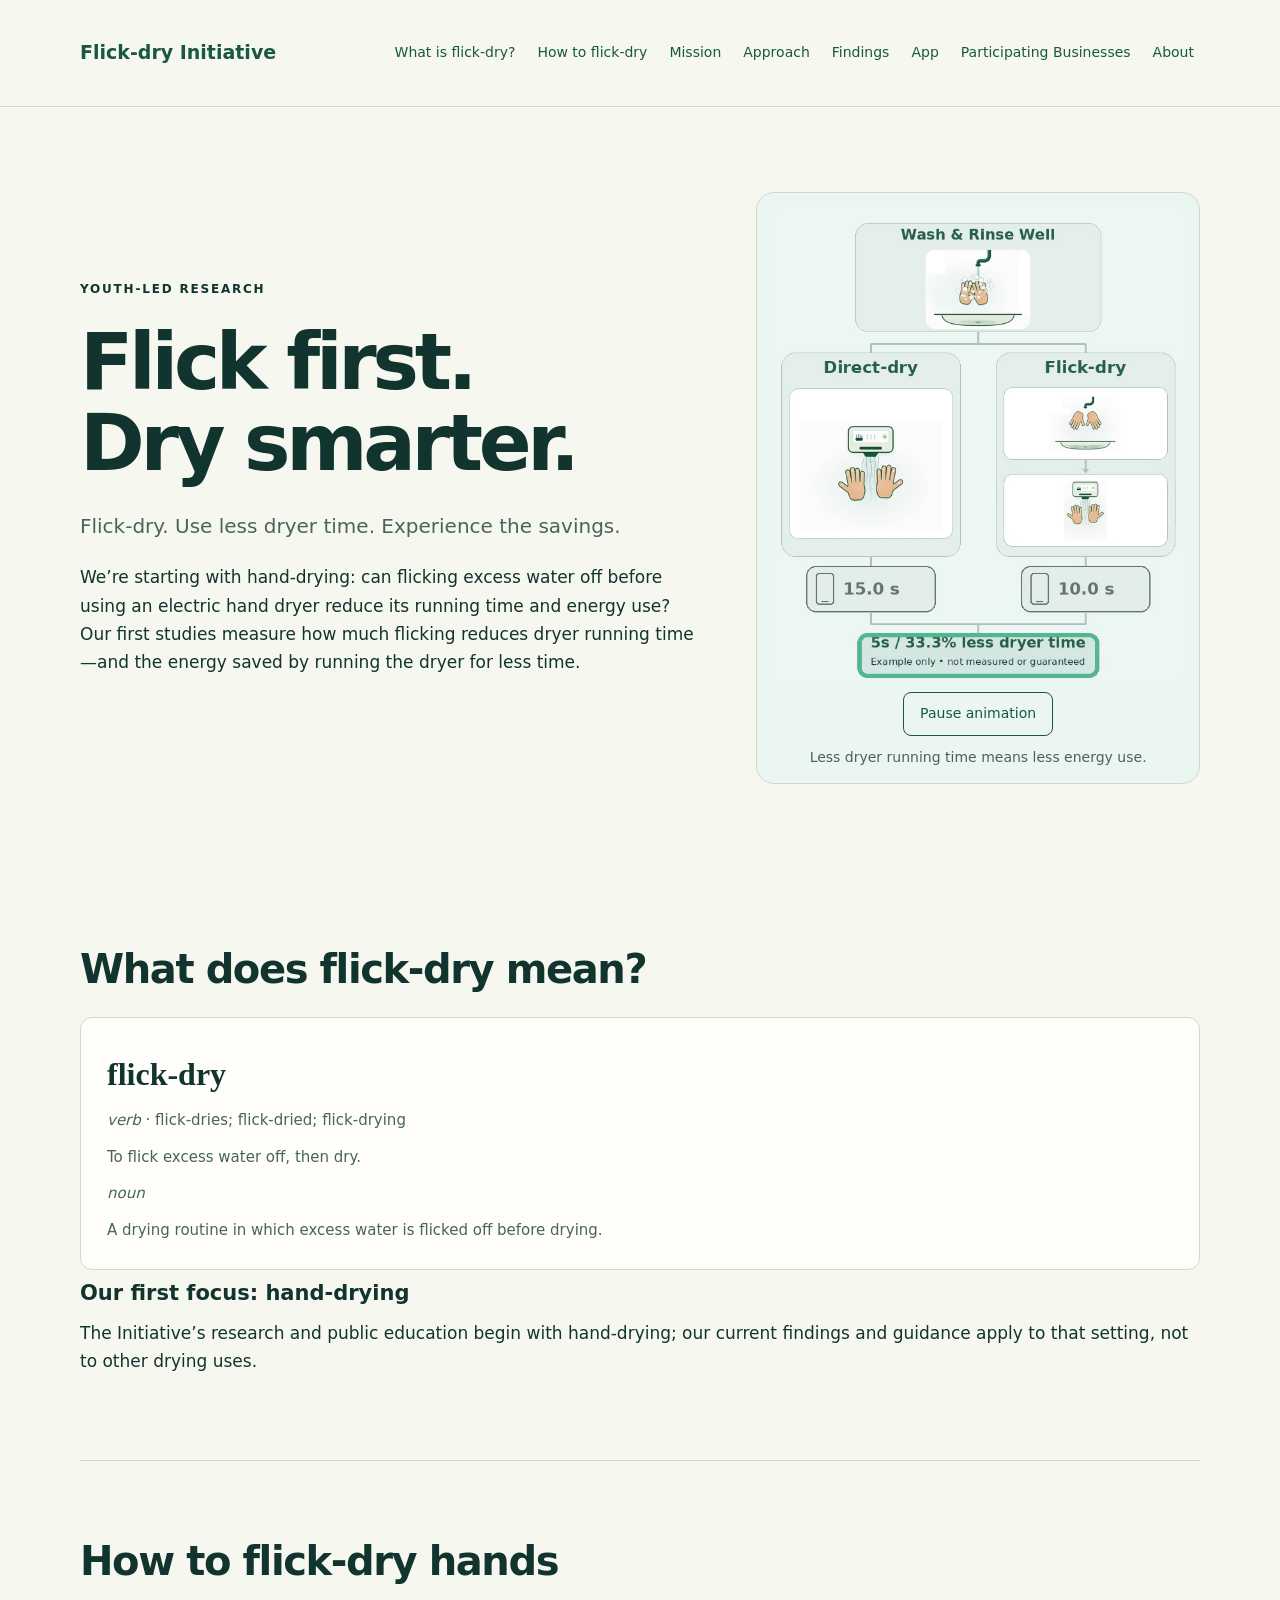
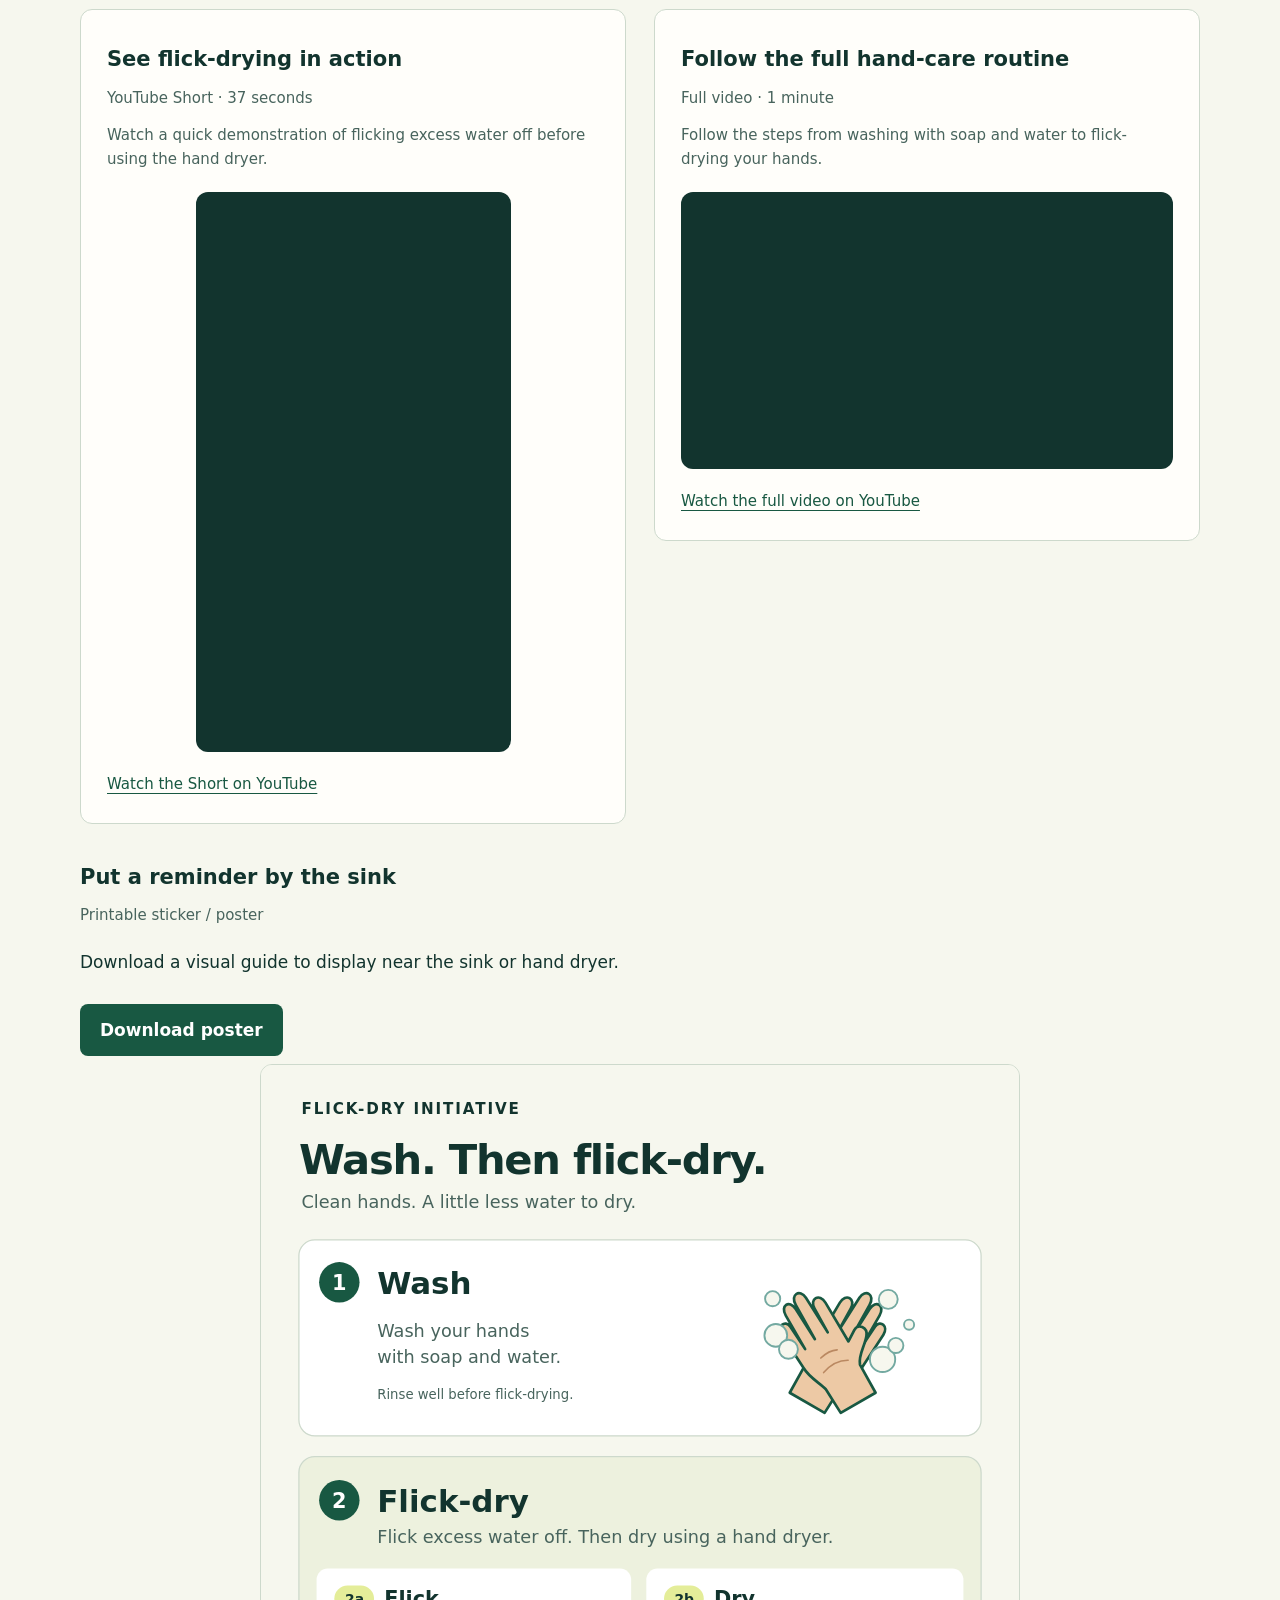
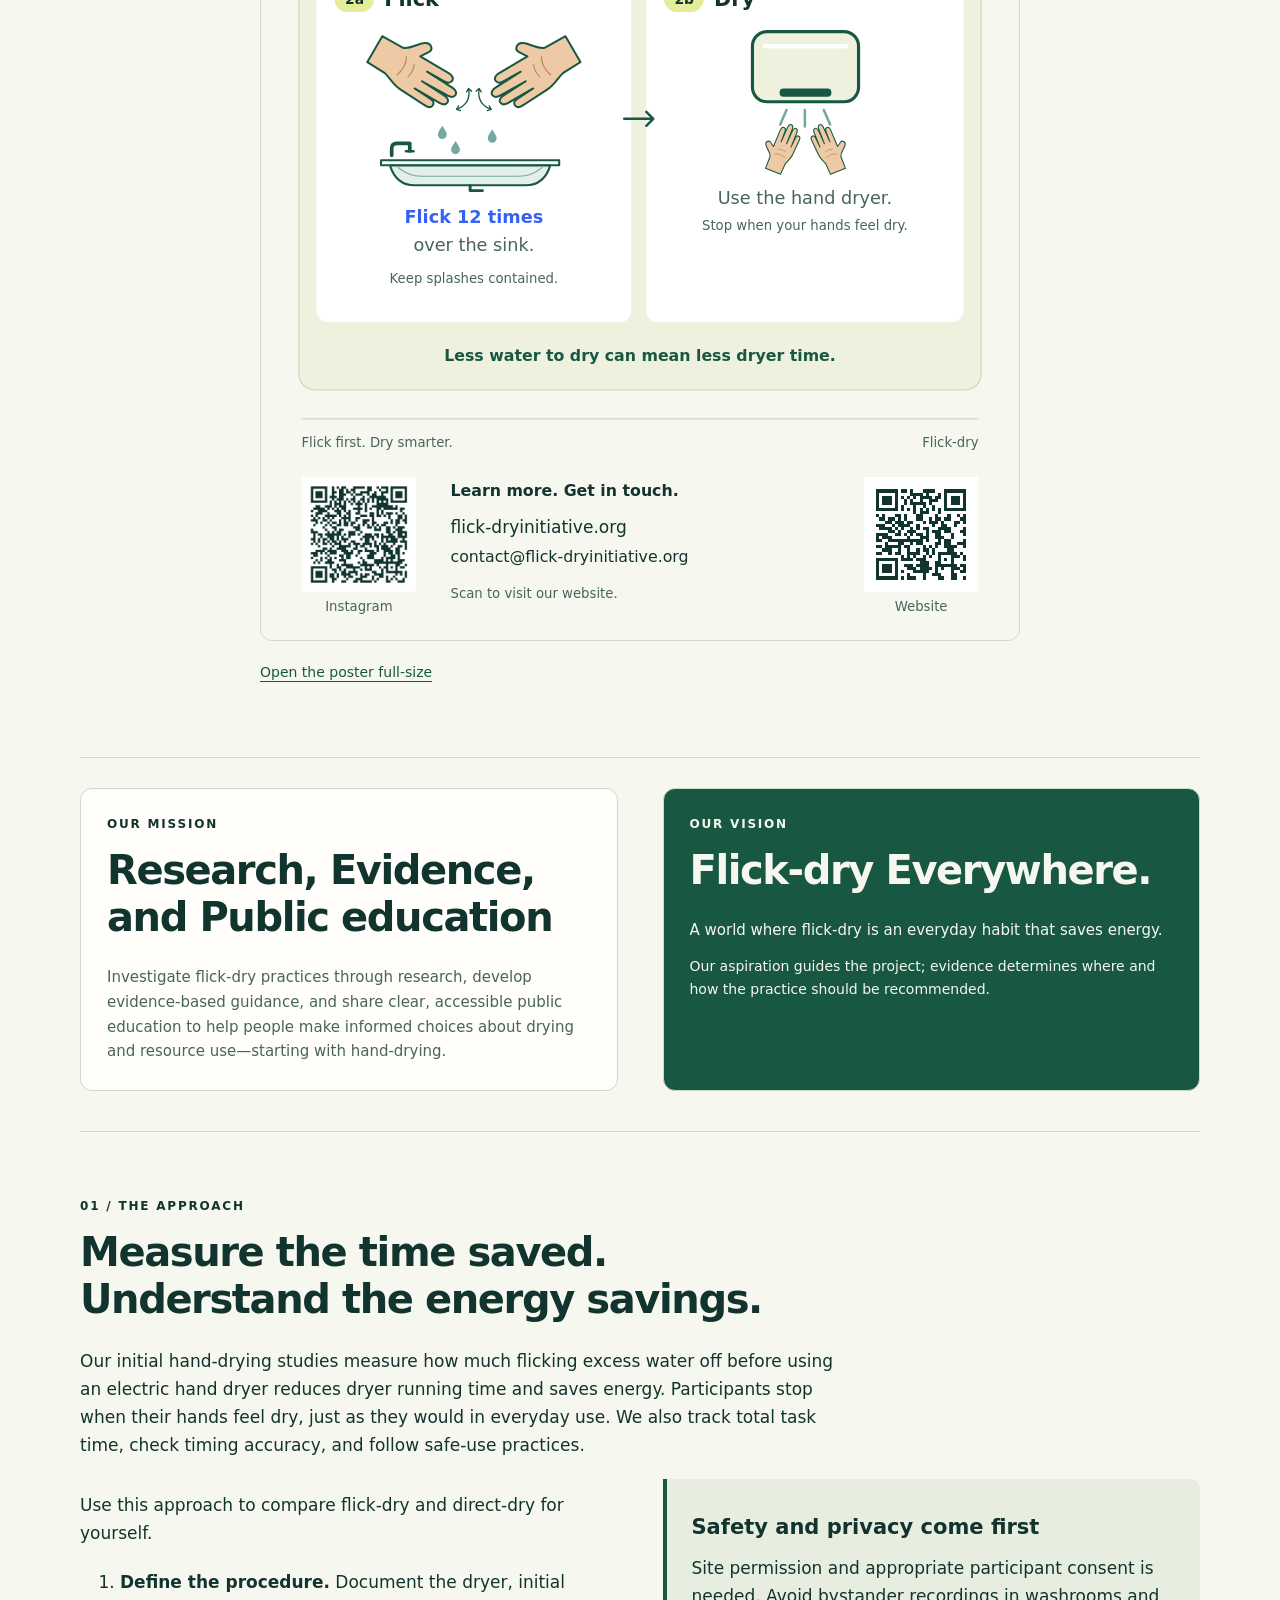
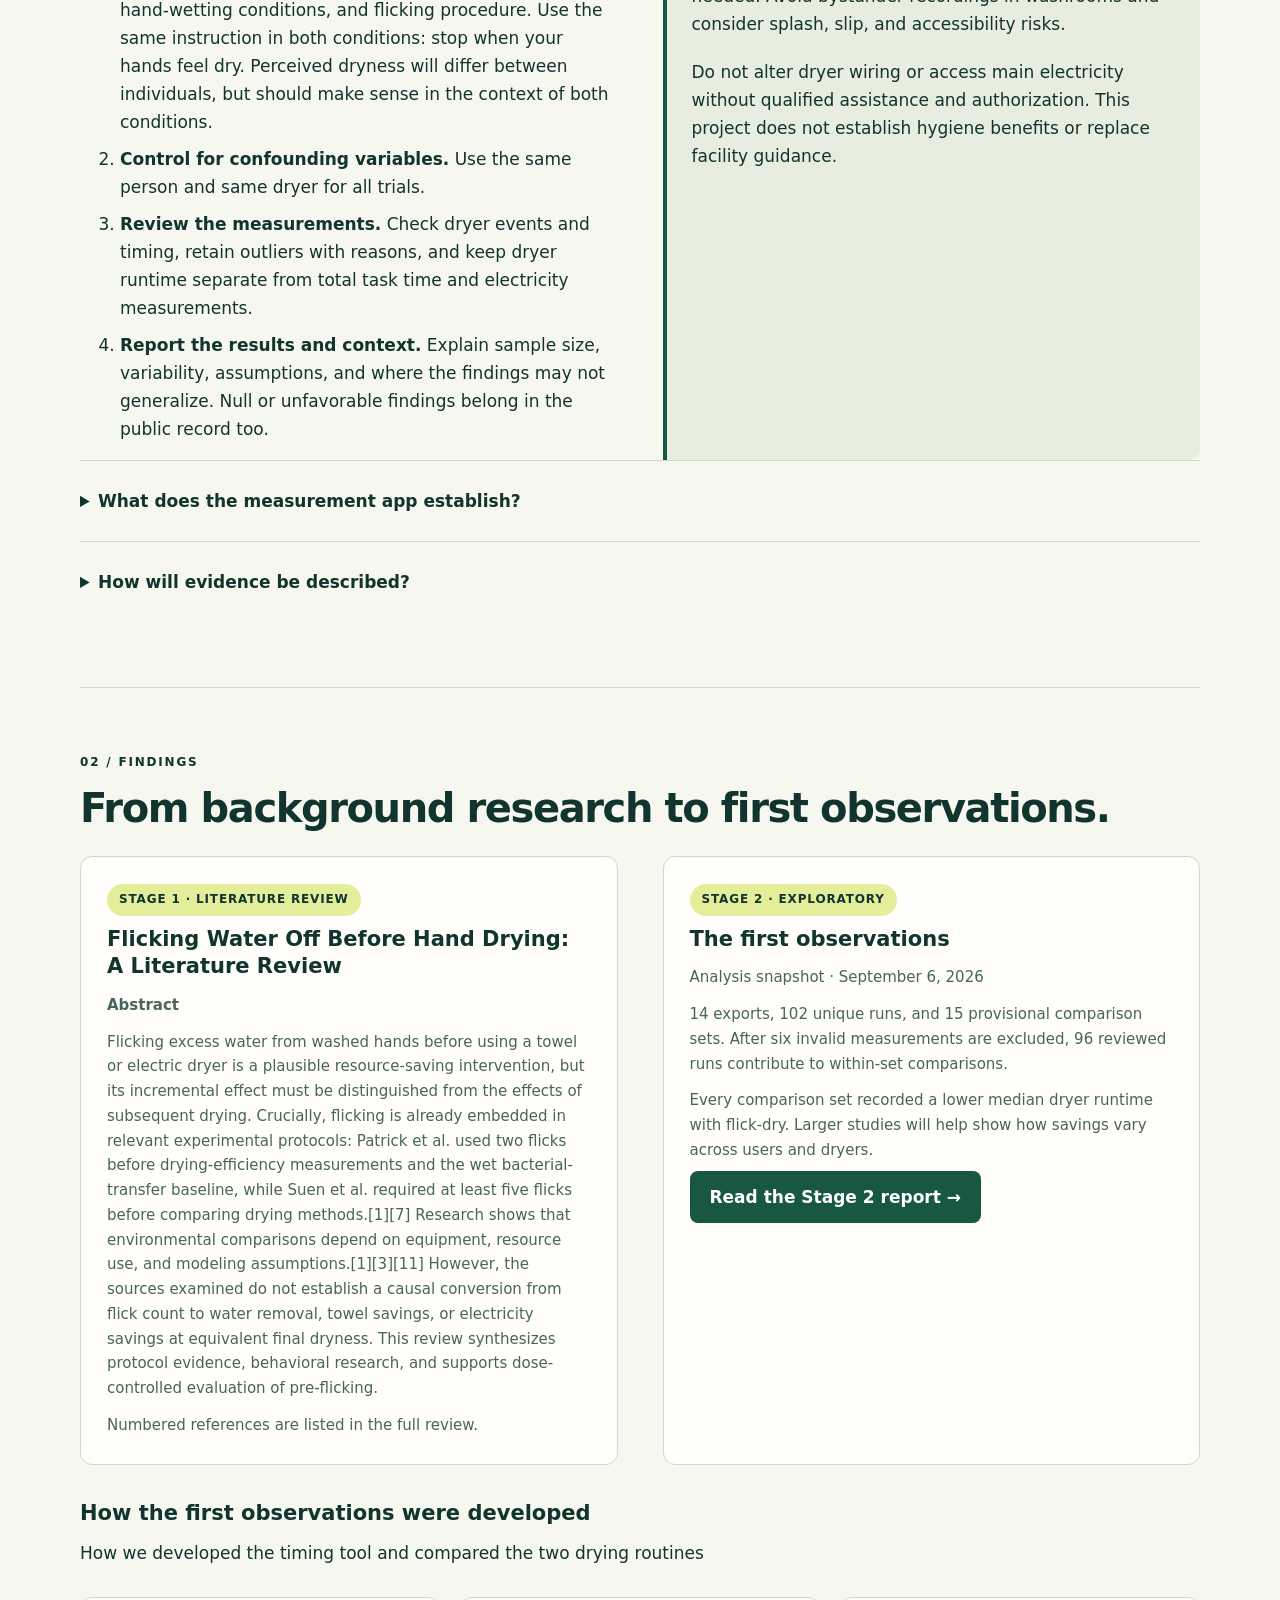
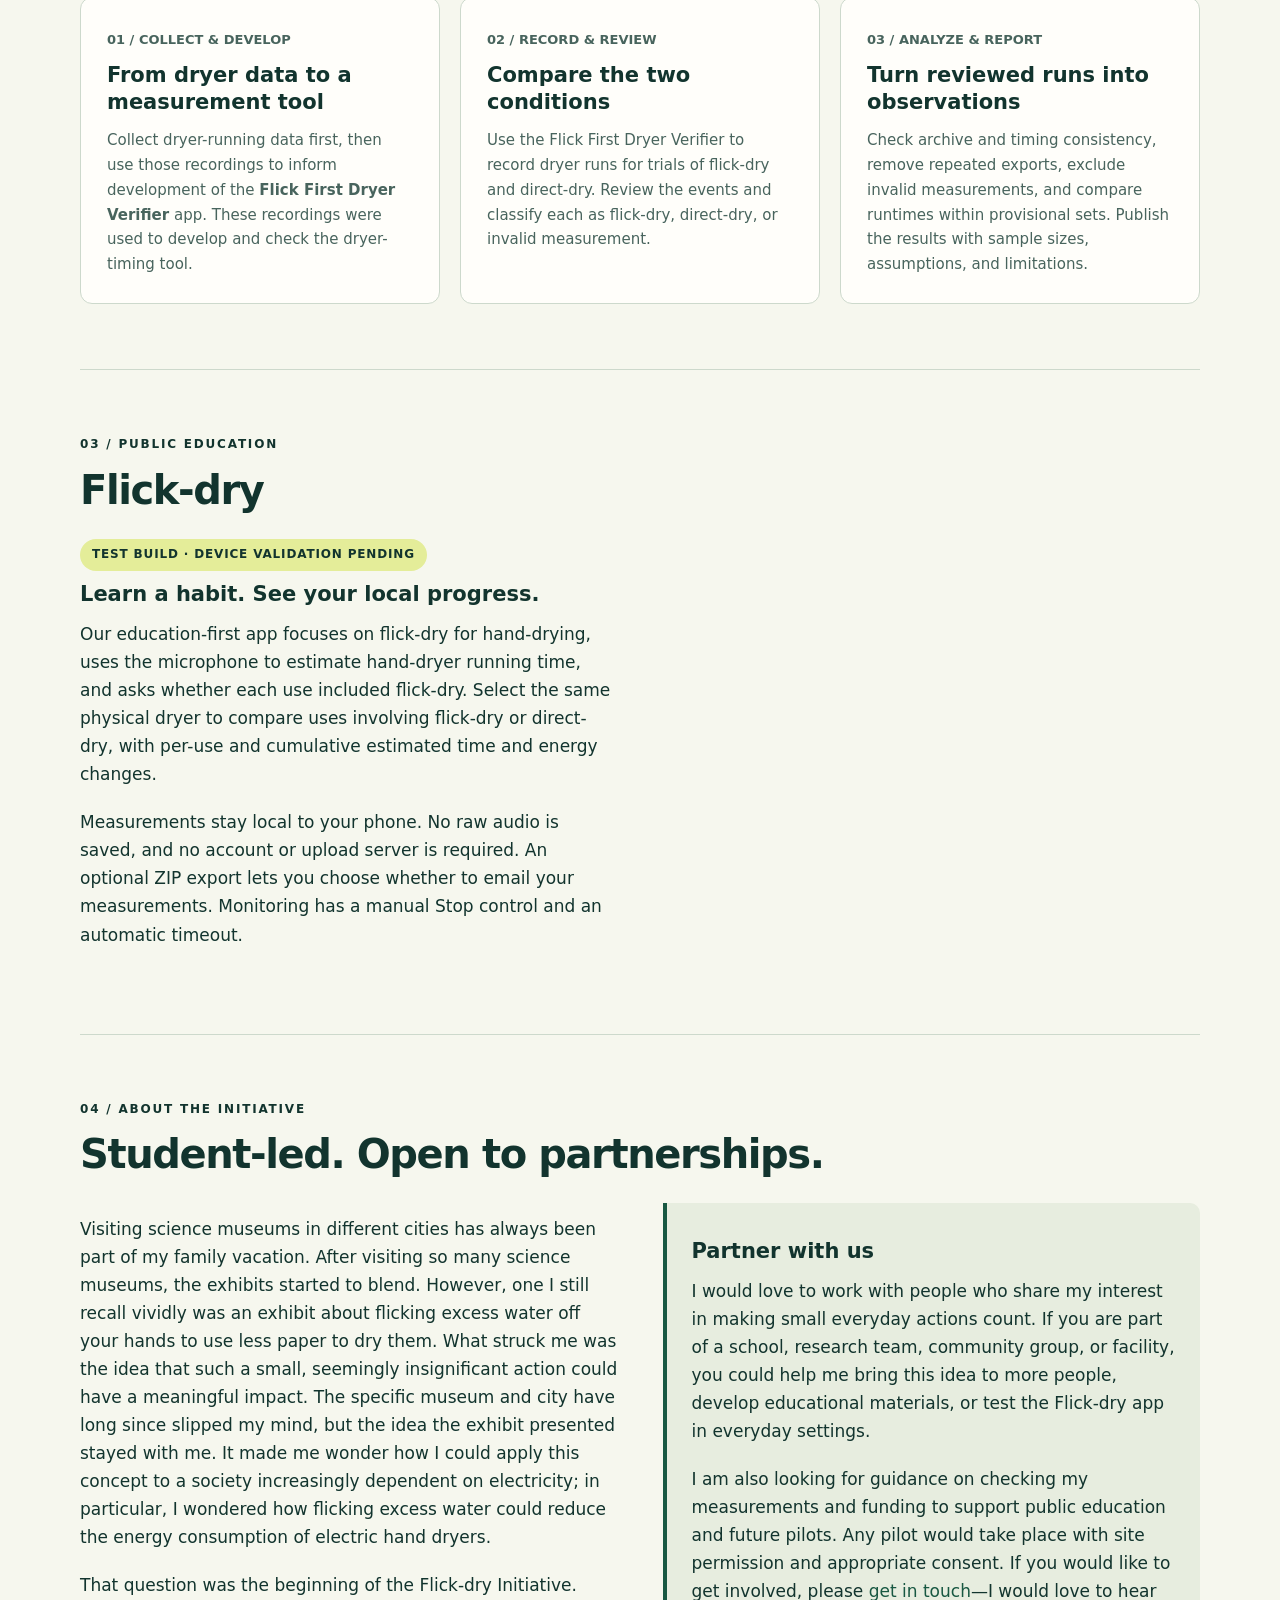
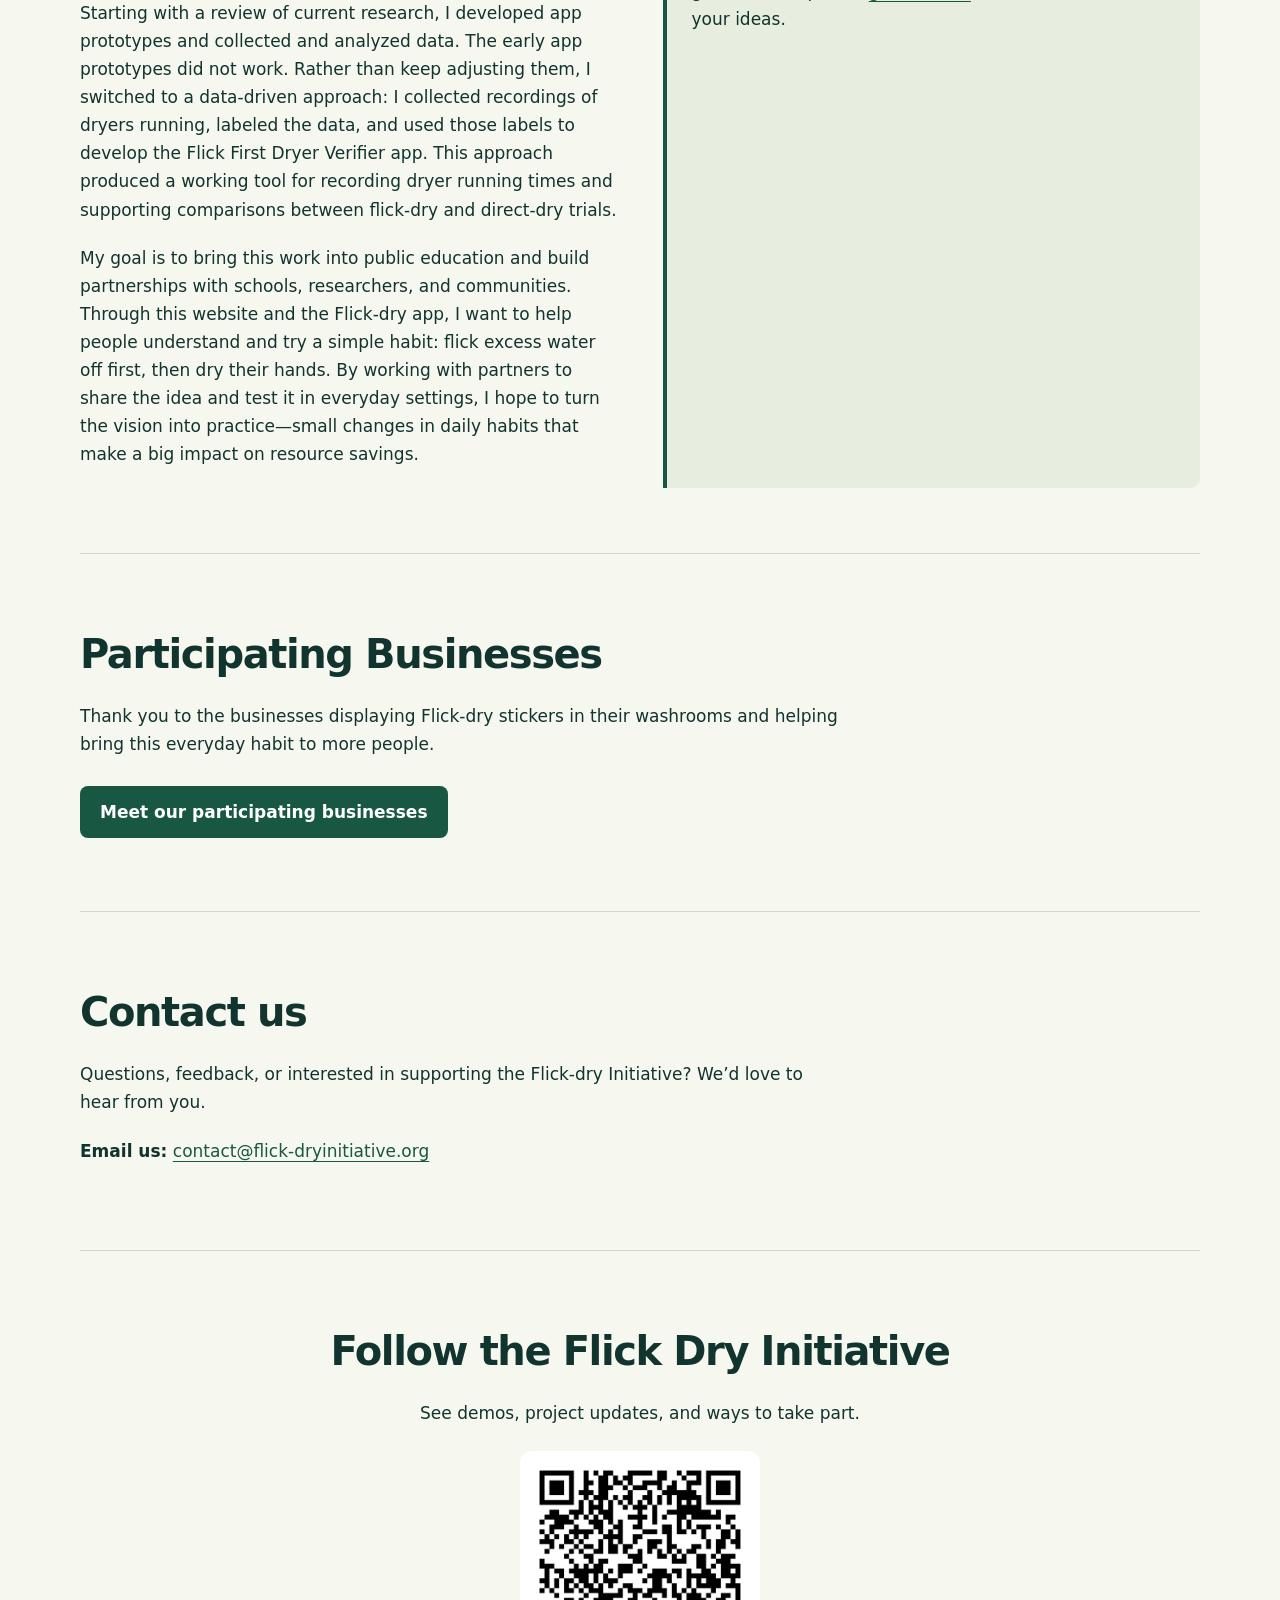
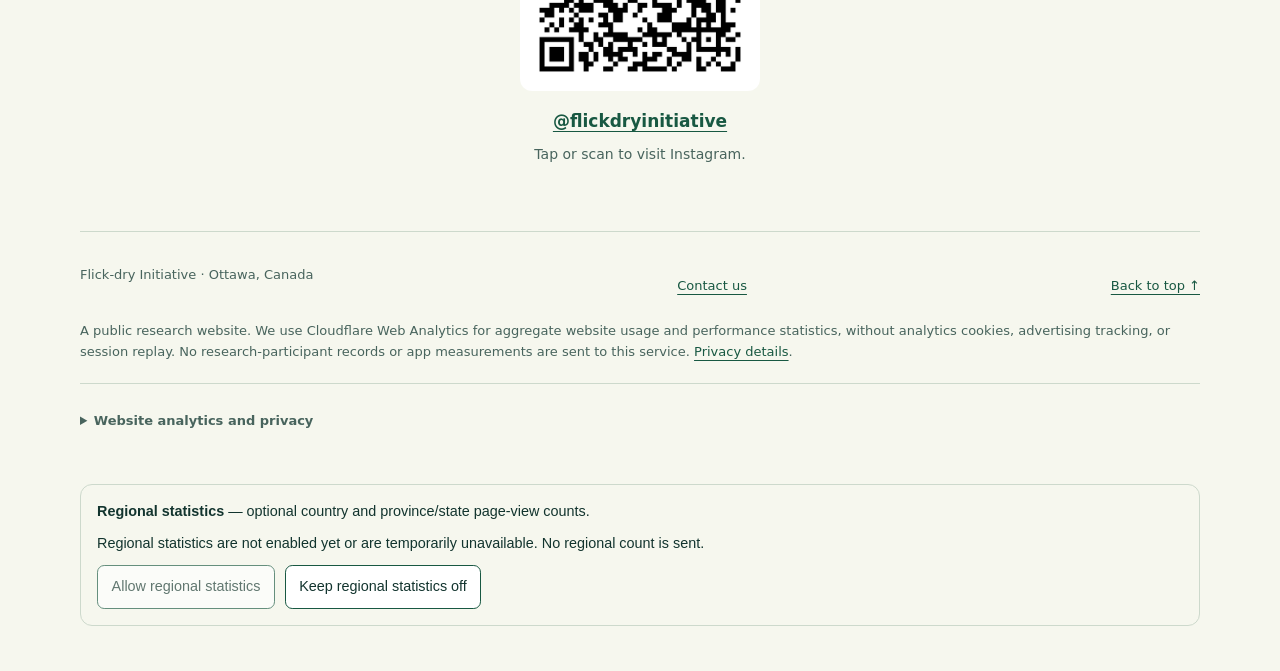
==== index.html @ 9d584319 "Publish optional regional statistics controls with collection disabled" ====
<!doctype html>
<html lang="en">

<head>
  <meta charset="utf-8">
  <meta name="viewport" content="width=device-width, initial-scale=1">
  <meta name="description"
    content="Flick-dry Initiative investigates flicking excess water off before drying—starting with hand-drying. Explore our research and Flick-dry, our education app for estimated hand-dryer time and energy savings.">
  <meta name="referrer" content="strict-origin-when-cross-origin">
  <title>Flick-dry Initiative — Flick first. Dry smarter.</title>
  <link rel="canonical" href="https://flick-dryinitiative.org/">
  <meta property="og:type" content="website">
  <meta property="og:site_name" content="Flick-dry Initiative">
  <meta property="og:locale" content="en_CA">
  <meta property="og:title" content="Flick-dry Initiative — Flick first. Dry smarter.">
  <meta property="og:description"
    content="A youth-led investigation into whether flicking excess water off your hands before an electric hand dryer reduces its running time and energy use.">
  <meta property="og:url" content="https://flick-dryinitiative.org/">
  <meta property="og:image" content="https://flick-dryinitiative.org/assets/images/share-card.png">
  <meta property="og:image:type" content="image/png">
  <meta property="og:image:width" content="1200">
  <meta property="og:image:height" content="630">
  <meta property="og:image:alt"
    content="Flick-dry Initiative — Flick first. Dry smarter. Hands flicking water into a sink, followed by drying under a hand dryer.">
  <meta name="twitter:card" content="summary_large_image">
  <meta name="twitter:title" content="Flick-dry Initiative — Flick first. Dry smarter.">
  <meta name="twitter:description"
    content="A youth-led investigation into whether flicking excess water off your hands before an electric hand dryer reduces its running time and energy use.">
  <meta name="twitter:image" content="https://flick-dryinitiative.org/assets/images/share-card.png">
  <meta name="twitter:image:alt"
    content="Flick-dry Initiative — Flick first. Dry smarter. Hands flicking water into a sink, followed by drying under a hand dryer.">
  <script type="application/ld+json">
{
  "@context": "https://schema.org",
  "@graph": [
    {
      "@type": "Organization",
      "@id": "https://flick-dryinitiative.org/#organization",
      "name": "Flick-dry Initiative",
      "url": "https://flick-dryinitiative.org/",
      "slogan": "Flick first. Dry smarter.",
      "email": "contact@flick-dryinitiative.org",
      "location": {
        "@type": "Place",
        "address": {
          "@type": "PostalAddress",
          "addressLocality": "Ottawa",
          "addressCountry": "CA"
        }
      }
    },
    {
      "@type": "VideoObject",
      "name": "How to flick-dry your hands",
      "description": "An animated guide to flick-drying your hands: wash and rinse well, flick excess water off over the sink with splashes contained, then use a hand dryer until your hands feel dry.",
      "thumbnailUrl": "https://i.ytimg.com/vi/FGLQWp-7IAU/maxresdefault.jpg",
      "uploadDate": "2026-09-14T08:44:45-07:00",
      "duration": "PT37S",
      "embedUrl": "https://www.youtube-nocookie.com/embed/FGLQWp-7IAU",
      "publisher": {
        "@id": "https://flick-dryinitiative.org/#organization"
      },
      "isFamilyFriendly": true,
      "inLanguage": "en"
    },
    {
      "@type": "VideoObject",
      "name": "How to wash and flick-dry your hands",
      "description": "An animated guide to washing and flick-drying your hands: scrub for at least 20 seconds, rinse well, flick with splashes contained, then dry.",
      "thumbnailUrl": "https://i.ytimg.com/vi/2vs4oeIIooM/maxresdefault.jpg",
      "uploadDate": "2026-09-13T19:42:44-07:00",
      "duration": "PT1M0S",
      "embedUrl": "https://www.youtube-nocookie.com/embed/2vs4oeIIooM",
      "publisher": {
        "@id": "https://flick-dryinitiative.org/#organization"
      },
      "isFamilyFriendly": true,
      "inLanguage": "en"
    }
  ]
}
  </script>
  <style>
    :root {
      --ink: #12342e;
      --muted: #48645d;
      --paper: #f6f7ee;
      --green: #185842;
      --line: #cdd9cc;
      --accent: #e4ed99
    }

    * {
      box-sizing: border-box
    }

    html {
      scroll-behavior: smooth;
      scroll-padding-top: 25px
    }

    body {
      margin: 0;
      background: var(--paper);
      color: var(--ink);
      font: 17px/1.65 system-ui, -apple-system, BlinkMacSystemFont, "Segoe UI", sans-serif
    }

    a {
      color: var(--green);
      text-underline-offset: 4px
    }

    a:hover {
      text-decoration-thickness: 3px
    }

    a:focus-visible,
    summary:focus-visible {
      outline: 3px solid #ad591c;
      outline-offset: 5px
    }

    .wrap {
      width: min(1120px, 90%);
      margin: auto
    }

    .skip {
      position: absolute;
      top: -90px;
      padding: 12px;
      background: white;
      z-index: 2
    }

    .skip:focus {
      top: 8px
    }

    header {
      border-bottom: 1px solid var(--line)
    }

    .bar {
      display: flex;
      justify-content: space-between;
      align-items: center;
      gap: 24px;
      padding: 25px 0
    }

    .brand {
      font-weight: 800;
      text-decoration: none;
      font-size: 19px
    }

    nav {
      display: flex;
      flex-wrap: wrap;
      min-width: 0;
      max-width: 100%;
      padding: 6px;
      gap: 4px 22px;
      font-size: 14px
    }

    nav a {
      flex-shrink: 0;
      white-space: nowrap;
      text-decoration: none
    }

    .hero {
      display: grid;
      grid-template-columns: 1.4fr 1fr;
      gap: 55px;
      align-items: center;
      padding: 85px 0
    }

    .eyebrow {
      font-size: 12px;
      font-weight: 750;
      letter-spacing: .15em;
      text-transform: uppercase
    }

    h1 {
      font-size: clamp(42px, 6.3vw, 78px);
      line-height: 1.04;
      letter-spacing: -.055em;
      margin: 22px 0 26px
    }

    h2 {
      font-size: clamp(28px, 3.5vw, 40px);
      line-height: 1.18;
      letter-spacing: -.035em;
      margin: 12px 0 24px
    }

    h3 {
      font-size: 21px;
      line-height: 1.3;
      margin: 10px 0
    }

    p {
      margin: 12px 0 20px
    }

    .lead {
      font-size: 20px;
      color: var(--muted);
      max-width: 640px
    }

    .button {
      display: inline-block;
      background: var(--green);
      color: white;
      text-decoration: none;
      padding: 12px 20px;
      border-radius: 8px;
      font-weight: 650;
      margin: 8px 12px 8px 0
    }

    .secondary {
      background: transparent;
      color: var(--green);
      border: 1px solid var(--green)
    }

    .visual {
      background: var(--green);
      color: var(--paper);
      padding: 35px;
      border-radius: 18px
    }

    .visual.comparison {
      width: 100%;
      padding: 14px;
      background: #ebf6f3;
      border: 1px solid var(--line)
    }

    .comparison video {
      display: block;
      width: 100%;
      height: auto;
      border-radius: 10px
    }

    .visual.comparison p {
      color: var(--muted)
    }

    .comparison-toggle {
      display: block;
      margin: 10px auto 0;
      min-height: 44px;
      padding: 8px 16px;
      border: 1px solid var(--green);
      border-radius: 8px;
      background: transparent;
      color: var(--green);
      font: inherit;
      font-size: 14px;
      cursor: pointer
    }

    .comparison-toggle[hidden] {
      display: none
    }

    .comparison-toggle:focus-visible {
      outline: 3px solid #ad591c;
      outline-offset: 3px
    }

    .visually-hidden {
      position: absolute;
      width: 1px;
      height: 1px;
      padding: 0;
      overflow: hidden;
      clip-path: inset(50%);
      white-space: nowrap
    }

    .visual p {
      font-size: 14px;
      margin: 10px 0 0;
      text-align: center;
      color: #e1ebd8
    }

    .status {
      border-block: 1px solid var(--line);
      padding: 22px 0;
      display: flex;
      align-items: baseline;
      gap: 25px
    }

    .pill {
      display: inline-block;
      max-width: 100%;
      white-space: normal;
      font-size: 12px;
      font-weight: 800;
      letter-spacing: .07em;
      background: var(--accent);
      padding: 6px 12px;
      border-radius: 30px
    }

    .status p {
      margin: 0;
      font-size: 15px
    }

    section {
      padding: 65px 0;
      border-bottom: 1px solid var(--line)
    }

    .intro {
      max-width: 760px
    }

    .grid {
      display: grid;
      grid-template-columns: repeat(3, 1fr);
      gap: 20px;
      margin-top: 30px
    }

    .card {
      padding: 26px;
      border: 1px solid var(--line);
      border-radius: 12px;
      background: #fffefa
    }

    .number {
      font-size: 13px;
      color: var(--muted);
      font-weight: 800
    }

    .card p {
      font-size: 15px;
      color: var(--muted);
      margin-bottom: 0
    }

    .two {
      display: grid;
      grid-template-columns: 1fr 1fr;
      gap: 45px
    }

    .how-figure {
      margin: 0 auto;
      max-width: 760px;
      min-width: 0
    }

    .how-figure img {
      display: block;
      width: 100%;
      height: auto;
      border: 1px solid var(--line);
      border-radius: 12px
    }

    .how-figure figcaption {
      margin-top: 12px;
      font-size: 14px;
      color: var(--muted)
    }

    .how-figure a {
      display: inline-block;
      padding-block: 8px
    }


    .note {
      padding: 25px;
      background: #e7eddf;
      border-left: 4px solid var(--green);
      border-radius: 0 10px 10px 0
    }

    .note p:last-child {
      margin-bottom: 0
    }

    details {
      border-top: 1px solid var(--line);
      padding: 18px 0
    }

    summary {
      cursor: pointer;
      font-weight: 650
    }

    details p {
      color: var(--muted)
    }

    footer {
      padding: 32px 0 45px;
      color: var(--muted);
      font-size: 13px
    }

    .instagram-follow {
      text-align: center
    }

    .instagram-qr {
      display: block;
      width: min(240px, 100%);
      margin: 24px auto 8px;
      border-radius: 12px;
      overflow: hidden
    }

    .instagram-qr img {
      display: block;
      width: 100%;
      height: auto
    }

    .instagram-handle {
      display: inline-flex;
      align-items: center;
      min-height: 44px;
      font-weight: 650
    }

    .instagram-hint {
      margin: 0;
      color: var(--muted);
      font-size: 14px
    }

    .footerline {
      display: flex;
      justify-content: space-between;
      gap: 25px
    }

    li {
      margin-bottom: 9px
    }

    /* Keep content usable with narrow screens, large text, and display cutouts. */
    body {
      overflow-wrap: anywhere;
      padding-left: env(safe-area-inset-left, 0px);
      padding-right: env(safe-area-inset-right, 0px);
      padding-bottom: env(safe-area-inset-bottom, 0px)
    }

    .hero>*,
    .two>*,
    .grid>* {
      min-width: 0
    }

    .status>.pill {
      flex-shrink: 0
    }

    .button {
      max-width: 100%;
      text-align: center
    }

    .brand,
    nav a,
    .footerline a {
      display: inline-flex;
      align-items: center;
      min-height: 44px
    }

    summary {
      min-height: 44px;
      padding-block: 8px
    }

    .how-videos {
      display: grid;
      grid-template-columns: minmax(0, 1fr) minmax(0, 1fr);
      gap: 28px;
      align-items: start;
      margin: 24px 0 40px
    }

    .how-videos article {
      min-width: 0
    }

    .how-format {
      font-size: 15px;
      color: var(--muted)
    }

    .how-videos iframe {
      display: block;
      width: 100%;
      height: auto;
      border: 0;
      border-radius: 12px;
      background: #12342e
    }

    .how-short {
      aspect-ratio: 9/16;
      max-width: 315px;
      margin: 20px auto
    }

    .how-full {
      aspect-ratio: 16/9;
      margin: 20px auto
    }

    .how-actions {
      display: flex;
      flex-wrap: wrap;
      gap: 12px
    }

    @media(max-width:760px) {
      .how-videos {
        grid-template-columns: 1fr
      }
    }

    /* Tablets retain paired cards, without squeezing the hero or navigation. */
    @media (min-width: 761px) and (max-width: 1100px) {
      .bar {
        flex-wrap: wrap;
        gap: 12px
      }

      nav {
        column-gap: 20px;
        row-gap: 4px
      }

      .hero {
        grid-template-columns: minmax(0, 1.2fr) minmax(0, 1fr);
        gap: 28px;
        padding: 55px 0
      }

      .visual {
        padding: 22px
      }

      .two {
        gap: 24px
      }

      .grid {
        grid-template-columns: repeat(2, minmax(0, 1fr))
      }

      .grid> :last-child:nth-child(odd) {
        grid-column: 1 / -1
      }

      .card {
        padding: 22px
      }
    }

    @media(max-width:760px) {
      .bar {
        align-items: flex-start;
        flex-direction: column;
        gap: 15px
      }

      .bar {
        padding: 16px 0
      }

      nav {
        width: 100%;
        gap: 4px 18px;
        font-size: 14px
      }

      nav a {
        justify-content: center;
        line-height: 1.4
      }

      .hero {
        grid-template-columns: 1fr;
        padding: 45px 0;
        gap: 30px
      }

      .visual {
        max-width: 400px;
        justify-self: center;
        padding: 25px
      }

      .grid,
      .two {
        grid-template-columns: 1fr;
        gap: 20px
      }

      .status {
        flex-direction: column;
        gap: 10px
      }

      section {
        padding: 45px 0
      }

      .footerline {
        flex-direction: column;
        gap: 8px
      }
    }

    @media (max-width: 480px) {
      .wrap {
        width: calc(100% - 32px)
      }

      h1 {
        font-size: clamp(36px, 10vw, 48px)
      }

      .lead {
        font-size: 18px
      }

      .card,
      .note {
        padding: 20px
      }

      .visual {
        width: 100%;
        padding: 18px
      }

      .button {
        display: block;
        width: 100%;
        margin: 16px 0 8px
      }

      ol,
      ul {
        padding-left: 24px
      }
    }

    @media (pointer: coarse) {
      nav a {
        min-width: 44px
      }

      a {
        touch-action: manipulation
      }
    }

    @media(prefers-reduced-motion:reduce) {
      html {
        scroll-behavior: auto
      }
    }

    @media print {
      body {
        background: white
      }

      .visual {
        display: none
      }

      .hero {
        display: block;
        padding: 20px 0
      }

      .button,
      nav {
        display: none
      }

      section {
        padding: 20px 0
      }

      .card {
        break-inside: avoid
      }
    }
  </style>
  <link rel="stylesheet" href="assets/css/regional-analytics.css">
</head>

<body>
  <a class="skip" href="#main">Skip to content</a>
  <header>
    <div class="wrap bar"><a class="brand" href="#">Flick-dry Initiative</a>
      <nav aria-label="Main navigation"><a href="#flick-dry">What is flick-dry?</a><a href="#how-to-flick-dry">How to
          flick-dry</a><a href="#mission-vision">Mission</a><a href="#question">Approach</a><a
          href="#publications">Findings</a><a href="#app">App</a>
        <a href="community/">Participating Businesses</a>
        <a href="#about">About</a>
      </nav>
    </div>
  </header>
  <main id="main" class="wrap">
    <div class="hero">
      <div>
        <div class="eyebrow">Youth-led research </div>
        <h1>Flick first.<br>Dry smarter.</h1>
        <p class="lead">Flick-dry. Use less dryer time. Experience the savings.</p>
        <p>We’re starting with hand-drying: can flicking excess water off before using an electric hand dryer
          reduce its running time and energy use? Our first studies measure how much flicking reduces dryer running
          time—and the energy saved by running the dryer for less time.</p>
      </div>
      <div class="visual comparison" id="dryer-comparison">
        <video id="comparison-video" width="648" height="744" muted loop playsinline preload="metadata"
          poster="assets/images/dryer-runtime-comparison.png" aria-label="Animated dryer running time comparison"
          aria-describedby="comparison-description">
          <source src="assets/videos/dryer-runtime-comparison.mp4" type="video/mp4">
          Your browser does not support this animation. The example compares 15 seconds of direct-drying with
          10 seconds after flicking: 5 seconds, or 33.3%, less dryer time. Not measured or guaranteed.
        </video>
        <button class="comparison-toggle" type="button" aria-controls="comparison-video" hidden>Play animation</button>
        <p>Less dryer running time means less energy use.</p>
        <p id="comparison-description" class="visually-hidden">Wash and rinse, then compare direct-drying with
          flicking followed by drying. The accelerated example timers show 15 seconds versus 10 seconds:
          5 seconds, or 33.3%, less dryer time. Example only, not measured or guaranteed.</p>
        <noscript>
          <p>Example: 15 seconds versus 10 seconds — 5 seconds / 33.3% less dryer time.
            Not measured or guaranteed.</p>
        </noscript>
      </div>
    </div>
    <section id="flick-dry" aria-labelledby="flick-dry-heading">
      <h2 id="flick-dry-heading">What does flick-dry mean?</h2>
      <article class="card" aria-labelledby="flick-dry-word">
        <h3 id="flick-dry-word" style="font-family:Georgia,serif;font-size:32px">flick-dry</h3>
        <p><em>verb</em> · flick-dries; flick-dried; flick-drying</p>
        <p>To flick excess water off, then dry.</p>
        <p><em>noun</em></p>
        <p>A drying routine in which excess water is flicked off before drying.</p>
      </article>
      <h3>Our first focus: hand-drying</h3>
      <p>The Initiative’s research and public education begin with
        hand-drying; our current findings and guidance apply to that setting, not to other drying uses.</p>
    </section>
    <section id="how-to-flick-dry" aria-labelledby="how-to-flick-dry-heading">
      <h2 id="how-to-flick-dry-heading">How to flick-dry hands</h2>
      <div class="how-videos">
        <article class="card" aria-labelledby="short-heading">
          <h3 id="short-heading">See flick-drying in action</h3>
          <p class="how-format">YouTube Short · 37 seconds</p>
          <p>Watch a quick demonstration of flicking excess water off before using the hand dryer.</p>
          <iframe class="how-short" src="https://www.youtube-nocookie.com/embed/FGLQWp-7IAU"
            title="How to flick-dry your hands" width="360" height="640" loading="lazy"
            referrerpolicy="strict-origin-when-cross-origin"
            allow="accelerometer; autoplay; clipboard-write; encrypted-media; gyroscope; picture-in-picture; web-share"
            allowfullscreen></iframe>
          <p class="how-format"><a href="https://youtube.com/shorts/FGLQWp-7IAU" target="_blank"
              rel="noopener noreferrer">Watch the Short on YouTube</a></p>
        </article>
        <article class="card" aria-labelledby="full-heading">
          <h3 id="full-heading">Follow the full hand-care routine</h3>
          <p class="how-format">Full video · 1 minute</p>
          <p>Follow the steps from washing with soap and water to flick-drying your hands.</p>
          <iframe class="how-full" src="https://www.youtube-nocookie.com/embed/2vs4oeIIooM"
            title="How to wash and flick-dry your hands" width="640" height="360" loading="lazy"
            referrerpolicy="strict-origin-when-cross-origin"
            allow="accelerometer; autoplay; clipboard-write; encrypted-media; gyroscope; picture-in-picture; web-share"
            allowfullscreen></iframe>
          <p class="how-format"><a href="https://youtu.be/2vs4oeIIooM" target="_blank" rel="noopener noreferrer">Watch
              the full video on YouTube</a></p>
        </article>
      </div>
      <article class="how-poster" aria-labelledby="poster-heading">
        <h3 id="poster-heading">Put a reminder by the sink</h3>
        <p class="how-format">Printable sticker / poster</p>
        <p>Download a visual guide to display near the sink or hand dryer.</p>
        <div class="how-actions">
          <a class="button" href="assets/images/wash-flick-dry.svg" download="wash-flick-dry.svg">Download poster</a>
        </div>
        <figure class="how-figure">
          <img src="assets/images/wash-flick-dry.svg" width="1200" height="1760" loading="lazy" decoding="async"
            alt="Wash with soap and water, flick excess water off over the sink, then use the hand dryer. Footer includes website and email QR codes.">
          <figcaption><a href="assets/images/wash-flick-dry.svg">Open the poster full-size</a></figcaption>
        </figure>
      </article>
    </section>
    <section id="mission-vision" aria-label="Our mission and vision" style="padding:30px 0 40px">
      <div class="two">
        <article class="card">
          <div class="eyebrow">Our mission</div>
          <h2>Research, Evidence, <br>and Public education</h2>
          <p>Investigate flick-dry practices through research, develop evidence-based guidance, and share clear,
            accessible public education to help people make informed choices about drying and resource use—starting with
            hand-drying.</p>
        </article>
        <article class="card" style="background:var(--green);color:var(--paper)">
          <div class="eyebrow">Our vision</div>
          <h2>Flick-dry Everywhere.</h2>
          <p style="color:var(--paper)">A world where flick-dry is an everyday habit that saves
            energy.</p>
          <p style="font-size:14px;color:var(--paper)">Our aspiration guides the project; evidence determines where and
            how the practice should be recommended.</p>
        </article>
      </div>
    </section>

    <section id="question">
      <div class="intro">
        <div class="eyebrow">01 / The approach</div>
        <h2>Measure the time saved.<br>Understand the energy savings.</h2>
        <p>Our initial hand-drying studies measure how much flicking excess water off before using an electric hand
          dryer reduces dryer running time and saves energy. Participants stop when their hands feel dry, just as they
          would in everyday use. We also track total task time, check timing accuracy, and follow safe-use practices.
        </p>
      </div>
      <div id="methods"></div>
      <div class="two">
        <div>
          <p>Use this approach to compare flick-dry and direct-dry for yourself.</p>
          <ol>
            <li><strong>Define the procedure.</strong> Document the dryer, initial hand-wetting conditions, and flicking
              procedure. Use the same instruction in both conditions: stop when your hands feel dry. Perceived dryness
              will differ between individuals, but should make sense in the context of both conditions.</li>
            <li><strong>Control for confounding variables.</strong> Use the same person and same dryer for all trials.
            </li>
            <li><strong>Review the measurements.</strong> Check dryer events and timing, retain outliers with reasons,
              and keep dryer runtime separate from total task time and electricity measurements.</li>
            <li><strong>Report the results and context.</strong> Explain sample size, variability, assumptions, and
              where the
              findings may not generalize. Null or unfavorable findings belong in the public record too.</li>
          </ol>
        </div>
        <aside class="note">
          <h3>Safety and privacy come first</h3>
          <p>Site permission and appropriate participant consent is needed. Avoid bystander recordings
            in washrooms and consider splash, slip, and accessibility risks.</p>
          <p>Do not alter dryer wiring or access main electricity without qualified assistance and authorization. This
            project does not establish hygiene benefits or replace facility guidance.</p>
        </aside>
      </div>
      <details>
        <summary>What does the measurement app establish?</summary>
        <p>The app measures dryer running time and lets users review each recorded run. Shorter running time means less
          energy used. Private working records and editable tools are not exposed through this website.</p>
      </details>
      <details>
        <summary>How will evidence be described?</summary>
        <p>Reports describe the recorded runtimes, the power values used to calculate energy savings, and the conditions
          covered by each comparison.</p>
      </details>
    </section>
    <section id="publications">
      <div class="eyebrow">02 / Findings</div>
      <h2>From background research to first observations.</h2>
      <div class="two">
        <article class="card"><span class="pill">STAGE 1 · LITERATURE REVIEW</span>
          <h3>Flicking Water Off Before Hand Drying: A Literature Review</h3>
          <p><strong>Abstract</strong></p>
          <p>Flicking excess water from washed hands before using a towel or electric dryer is a plausible
            resource-saving intervention, but its incremental effect must be distinguished from the effects of
            subsequent drying. Crucially, flicking is already embedded in relevant experimental protocols: Patrick et
            al.
            used two flicks before drying-efficiency measurements and the wet bacterial-transfer baseline, while Suen et
            al. required at least five flicks before comparing drying methods.[1][7]
            Research shows that environmental comparisons depend on equipment, resource use,
            and modeling assumptions.[1][3][11] However, the sources examined do not establish a causal conversion from
            flick count to water removal, towel savings, or electricity savings at equivalent final dryness. This review
            synthesizes protocol evidence, behavioral research, and supports dose-controlled evaluation of pre-flicking.
          </p>

          <p>Numbered references are listed in the full review.</p>
        </article>
        <article class="card"><span class="pill">STAGE 2 · EXPLORATORY</span>
          <h3>The first observations</h3>
          <p>Analysis snapshot · September 6, 2026</p>
          <p>14 exports, 102 unique runs, and 15 provisional comparison sets. After six invalid measurements are
            excluded, 96 reviewed runs contribute to within-set comparisons.</p>
          <p>Every comparison set recorded a lower median
            dryer runtime with flick-dry. Larger studies will help show how savings vary across users and dryers.</p><a
            class="button" href="research/stage-2/">Read the Stage 2 report →</a>
        </article>
      </div>
      <div id="development" style="margin-top:35px">
        <h3>How the first observations were developed</h3>
        <p>How we developed the timing tool and compared the two drying routines</p>
        <div class="grid">
          <article class="card"><span class="number">01 / COLLECT &amp; DEVELOP</span>
            <h3>From dryer data to a measurement tool</h3>
            <p>Collect dryer-running data first, then use those recordings to inform development of the
              <strong>Flick First Dryer Verifier</strong> app. These recordings were used to develop and check the
              dryer-timing tool.
            </p>
          </article>
          <article class="card"><span class="number">02 / RECORD &amp; REVIEW</span>
            <h3>Compare the two conditions</h3>
            <p>Use the Flick First Dryer Verifier to record dryer runs for trials of flick-dry and direct-dry. Review
              the
              events and classify each as flick-dry, direct-dry, or invalid measurement.</p>
          </article>
          <article class="card"><span class="number">03 / ANALYZE &amp; REPORT</span>
            <h3>Turn reviewed runs into observations</h3>
            <p>Check archive and timing consistency, remove repeated exports, exclude invalid measurements, and
              compare runtimes within provisional sets. Publish the results with sample sizes, assumptions, and
              limitations.</p>
          </article>
        </div>

      </div>
    </section>
    <section id="app">
      <div id="pilot"></div>
      <div class="eyebrow">03 / Public education</div>
      <h2>Flick-dry</h2>
      <div class="two">
        <div><span class="pill">TEST BUILD · DEVICE VALIDATION PENDING</span>
          <h3>Learn a habit. See your local progress.</h3>
          <p>Our education-first app focuses on flick-dry for hand-drying, uses the microphone to estimate hand-dryer
            running time, and asks
            whether each use included flick-dry. Select the same physical dryer to compare uses involving
            flick-dry or direct-dry, with per-use and cumulative estimated time and energy changes.</p>
          <p>Measurements stay local to your phone. No raw audio is saved, and no account or upload server is required.
            An optional ZIP export lets you choose whether to email your measurements. Monitoring has a manual Stop
            control and an automatic timeout.</p>
        </div>
      </div>
    </section>
    <section id="about">
      <div class="eyebrow">04 / About the initiative</div>
      <h2>Student-led. Open to partnerships.</h2>
      <div class="two">
        <div>
          <p>Visiting science museums in different cities has always been part of my family vacation. After visiting so
            many science museums, the exhibits started to blend. However, one I still recall vividly was an exhibit
            about flicking excess water off your hands to use less paper to dry them. What struck me was the idea that
            such a small, seemingly insignificant action could have a meaningful impact. The specific museum and city
            have long since slipped my mind, but the idea the exhibit presented stayed with me. It made me wonder how I
            could apply this concept to a society increasingly dependent on electricity; in particular, I wondered how
            flicking excess water could reduce the energy consumption of electric hand dryers.</p>

          <p>That question was the beginning of the Flick-dry Initiative. Starting with a review of current research, I
            developed app prototypes and collected and analyzed data. The early app prototypes did not work. Rather than
            keep adjusting them, I switched to a data-driven approach: I collected recordings of dryers running, labeled
            the data, and used those labels to develop the Flick First Dryer Verifier app. This approach produced a
            working tool for recording dryer running times and supporting comparisons between flick-dry and direct-dry
            trials. </p>

          <p>My goal is to bring this work into public education and build partnerships with schools, researchers, and
            communities. Through this website and the Flick-dry app, I want to help people understand and try a
            simple habit: flick excess water off first, then dry their hands. By working with partners to share the idea
            and test it in everyday settings, I hope to turn the vision into practice—small changes in daily habits that
            make a big impact on resource savings.
          </p>

        </div>
        <aside class="note">
          <h3>Partner with us</h3>
          <p>I would love to work with people who share my interest in making small everyday actions count. If you are
            part of a school, research team, community group, or facility, you could help me bring this idea to more
            people, develop educational materials, or test the Flick-dry app in everyday settings.</p>
          <p>I am also looking for guidance on checking my measurements and funding to support public education and
            future pilots. Any pilot would take place with site permission and appropriate consent. If you would like
            to get involved, please <a href="#contact">get in touch</a>—I would love to hear your ideas.</p>
        </aside>
      </div>
    </section>
    <section id="participating-businesses" aria-labelledby="participating-businesses-heading">
      <div class="intro">
        <h2 id="participating-businesses-heading">Participating Businesses</h2>
        <p>Thank you to the businesses displaying Flick-dry stickers in their washrooms and helping bring
          this everyday habit to more people.</p>
        <a class="button" href="community/">Meet our participating businesses</a>
      </div>
    </section>
    <section id="contact" aria-labelledby="contact-heading">
      <h2 id="contact-heading">Contact us</h2>
      <div class="intro">
        <p>Questions, feedback, or interested in supporting the Flick-dry Initiative? We’d love to hear from you.</p>
        <p><strong>Email us:</strong> <a
            href="mailto:contact@flick-dryinitiative.org">contact@flick-dryinitiative.org</a></p>
      </div>
    </section>
    <section id="instagram" class="instagram-follow" aria-labelledby="instagram-heading">
      <h2 id="instagram-heading">Follow the Flick Dry Initiative</h2>
      <p>See demos, project updates, and ways to take part.</p>
      <a class="instagram-qr" href="https://www.instagram.com/flickdryinitiative/" target="_blank"
        rel="noopener noreferrer">
        <img src="assets/images/instagram-qr.png" width="600" height="600" loading="lazy"
          alt="Visit @flickdryinitiative on Instagram (opens in a new tab)">
      </a>
      <a class="instagram-handle" href="https://www.instagram.com/flickdryinitiative/" target="_blank"
        rel="noopener noreferrer">@flickdryinitiative</a>
      <p class="instagram-hint">Tap or scan to visit Instagram.</p>
    </section>
  </main>
  <footer class="wrap">
    <div class="footerline"><span>Flick-dry Initiative · Ottawa, Canada</span><a href="#contact">Contact us</a><a
        href="#main">Back to top
        ↑</a></div>
    <p>A public research website. We use Cloudflare Web Analytics for aggregate website usage and performance
      statistics, without analytics cookies, advertising tracking, or session replay. No research-participant
      records or app measurements are sent to this service. <a href="#privacy">Privacy details</a>.</p>
    <details id="privacy">
      <summary>Website analytics and privacy</summary>
      <p>Our homepage and research pages load a Cloudflare analytics script in your browser. It sends page-view
        and loading-performance measurements to Cloudflare so we can understand website reach and usability.
        Reports can include page paths, referring websites, country, and browser/device categories.
        Cloudflare states that Web Analytics does not track individuals across websites.</p>
      <p>Cloudflare receives the network requests, including the IP address needed to deliver them;
        cookieless analytics does not mean no data is processed. Cloudflare currently describes access to
        the previous six months of analytics, with unsampled beacon data retained for seven days and
        reduced data used afterward. See
        <a href="https://developers.cloudflare.com/web-analytics/faq/">Cloudflare’s analytics documentation</a>
        and <a href="https://www.cloudflare.com/privacypolicy/">privacy policy</a> for its current practices.
      </p>
      <p>This website analytics is separate from the Flick-dry app and research records. We do not
        add names, email addresses, recordings, or participant identifiers to analytics. GitHub Pages also
        logs visitor IP addresses for security purposes. The website remains usable if your browser blocks
        the analytics script or JavaScript is disabled.</p>
      <p>Optional regional statistics are separate from the existing Cloudflare Web Analytics reports. When
        enabled and you choose to allow them, a Cloudflare Worker receives an empty page-view request and
        uses Cloudflare’s IP-derived country and province/state estimate. Our regional counter stores only
        the UTC day, country, province/state code and name, and a count. It does not store IP addresses or
        IP hashes, cookies, visitor IDs, browsing histories, page URLs, referrers, cities, or coordinates.</p>
      <p>Regional statistics are off by default. The controls below save only your consent preference on this
        device, not an identifier; you can turn regional statistics off at any time. We respect Do Not Track
        and Global Privacy Control signals. Turning them off does not remove an already aggregated count or
        disable the existing Cloudflare Web Analytics script.</p>
      <p>The regional database keeps daily counts for 90 UTC days. Cloudflare’s D1 recovery copies may retain
        deleted aggregates for up to another 30 days. Regional reports omit groups with fewer than five
        page views and do not expose totals that reveal the omitted counts. These are consenting page views,
        not unique people or evidence that a particular college visited. Cloudflare still processes IP
        addresses to provide network and location services; our counter has request logging disabled, but
        Cloudflare and GitHub may separately process security and operational data under their own policies.</p>
    </details>
    <div class="regional-preferences" data-regional-controls hidden role="group" aria-label="Regional statistics preferences">
      <p><strong>Regional statistics</strong> — optional country and province/state page-view counts.</p>
      <p data-regional-status role="status" aria-live="polite">Regional statistics are off.</p>
      <div class="regional-actions">
        <button type="button" data-regional-allow disabled>Allow regional statistics</button>
        <button type="button" data-regional-deny>Keep regional statistics off</button>
      </div>
    </div>
    <noscript><p>Optional regional statistics are off because JavaScript is disabled.</p></noscript>
  </footer>
  <script>
    (() => {
      const video = document.getElementById('comparison-video');
      const toggle = document.querySelector('.comparison-toggle');
      const reducedMotion = window.matchMedia('(prefers-reduced-motion: reduce)');
      const updateLabel = () => { toggle.textContent = video.paused ? 'Play animation' : 'Pause animation'; };
      const play = () => { video.play().catch(updateLabel); };
      toggle.hidden = false;
      video.addEventListener('play', updateLabel);
      video.addEventListener('pause', updateLabel);
      toggle.addEventListener('click', () => { if (video.paused) play(); else video.pause(); });
      reducedMotion.addEventListener('change', () => { if (reducedMotion.matches) video.pause(); });
      if (!reducedMotion.matches) play();
    })();
  </script>
  <script defer src="assets/js/regional-analytics.js"></script>
  <!-- Cloudflare Web Analytics -->
  <script type="module" src="https://static.cloudflareinsights.com/beacon.min.js"
    data-cf-beacon='{"token": "bb09c1bdc38b4dc6b11221caf2ec21e2"}'></script>
  <!-- End Cloudflare Web Analytics -->
</body>

</html>
---- assets/css/regional-analytics.css ----
.regional-preferences {
  box-sizing: border-box;
  width: 100%;
  margin-top: 1.25rem;
  padding: 1rem;
  border: 1px solid #cdd9cc;
  border-radius: .75rem;
  color: #12342e;
  background: #f6f7ee;
  font-family: Arial, sans-serif;
  font-size: .9rem;
  line-height: 1.5;
}
.community-footer { flex-wrap: wrap; }
.community-footer .regional-preferences { flex: 0 0 100%; }
.regional-preferences[hidden] { display: none; }
.regional-preferences p { margin: 0 0 .65rem; }
.regional-preferences a { color: #185842; }
.regional-preferences .regional-actions { display: flex; flex-wrap: wrap; gap: .6rem; }
.regional-preferences button {
  box-sizing: border-box;
  min-height: 44px;
  max-width: 100%;
  padding: .6rem .85rem;
  border: 1px solid #185842;
  border-radius: .45rem;
  color: #12342e;
  background: #fff;
  font: inherit;
  text-align: left;
  cursor: pointer;
}
.regional-preferences button:hover:not(:disabled) { background: #e4ed99; }
.regional-preferences button:focus-visible { outline: 3px solid #185842; outline-offset: 3px; }
.regional-preferences button:disabled { opacity: .65; cursor: default; }
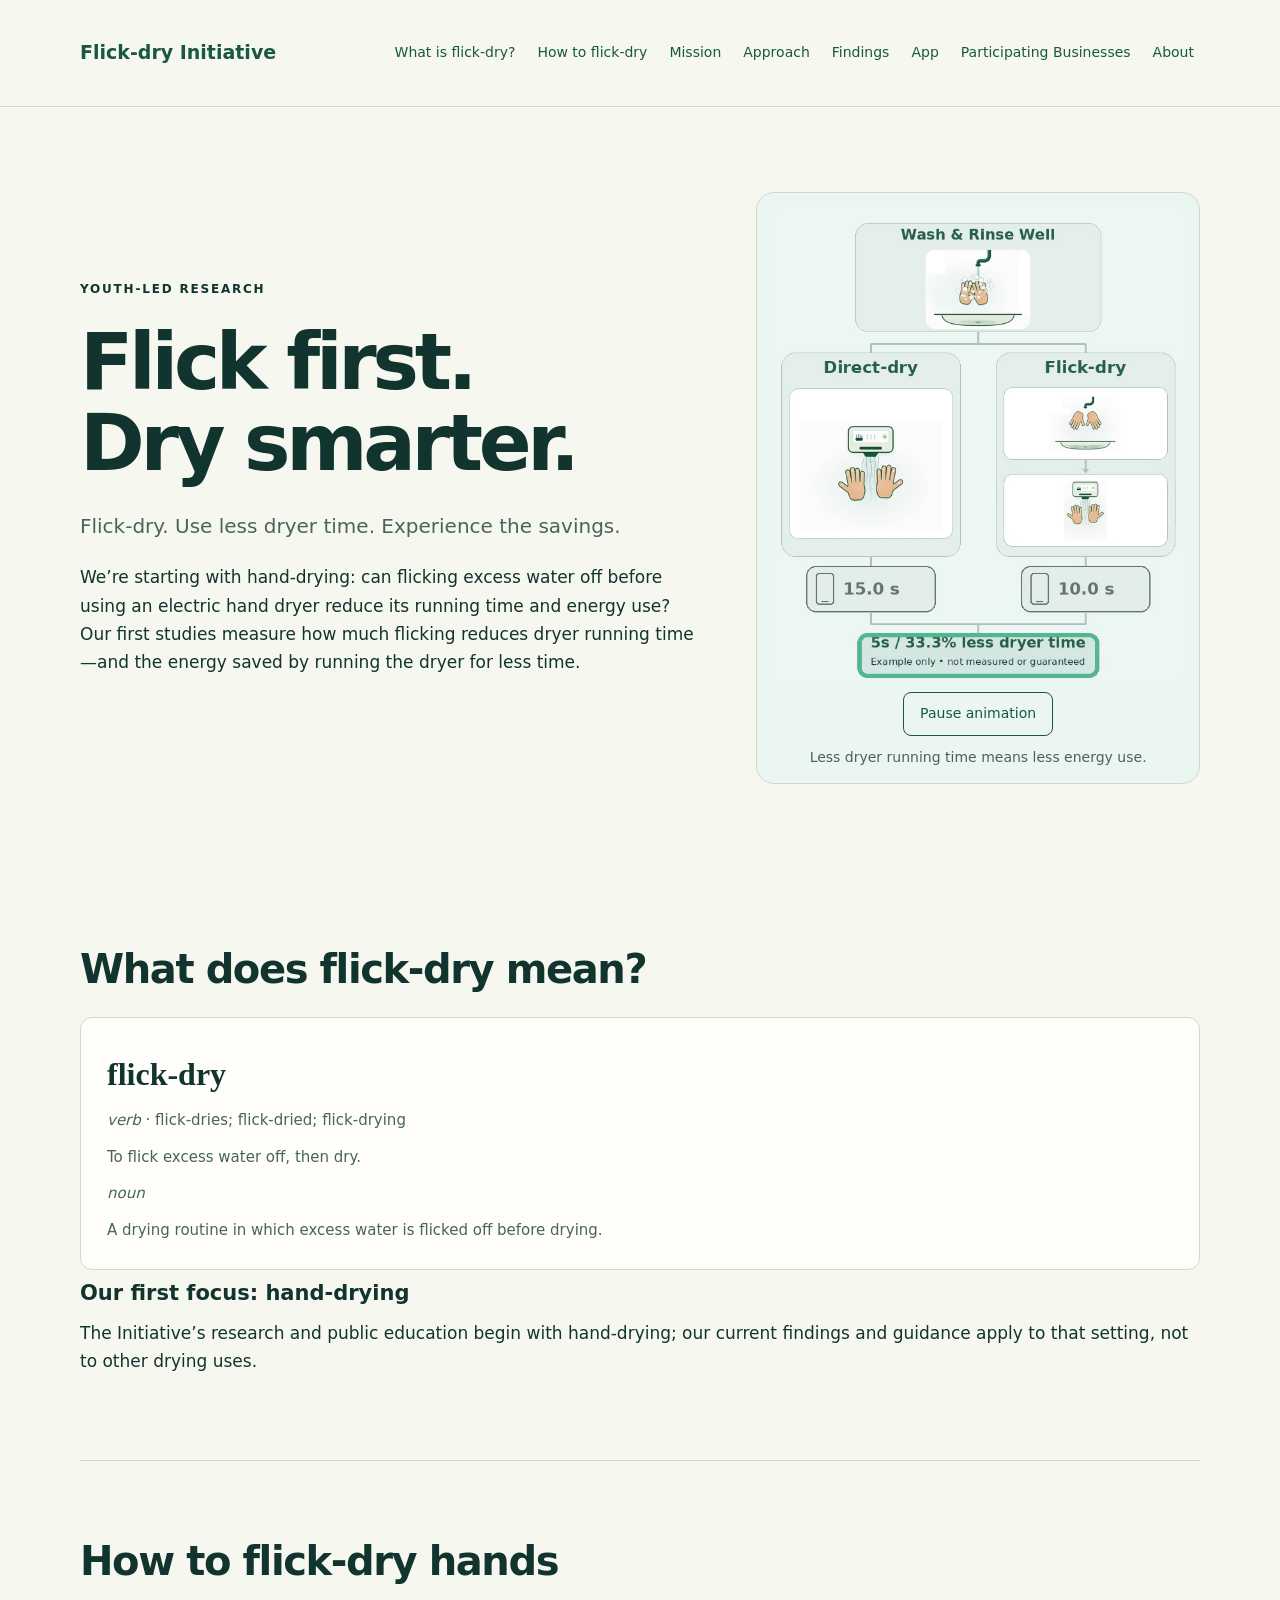
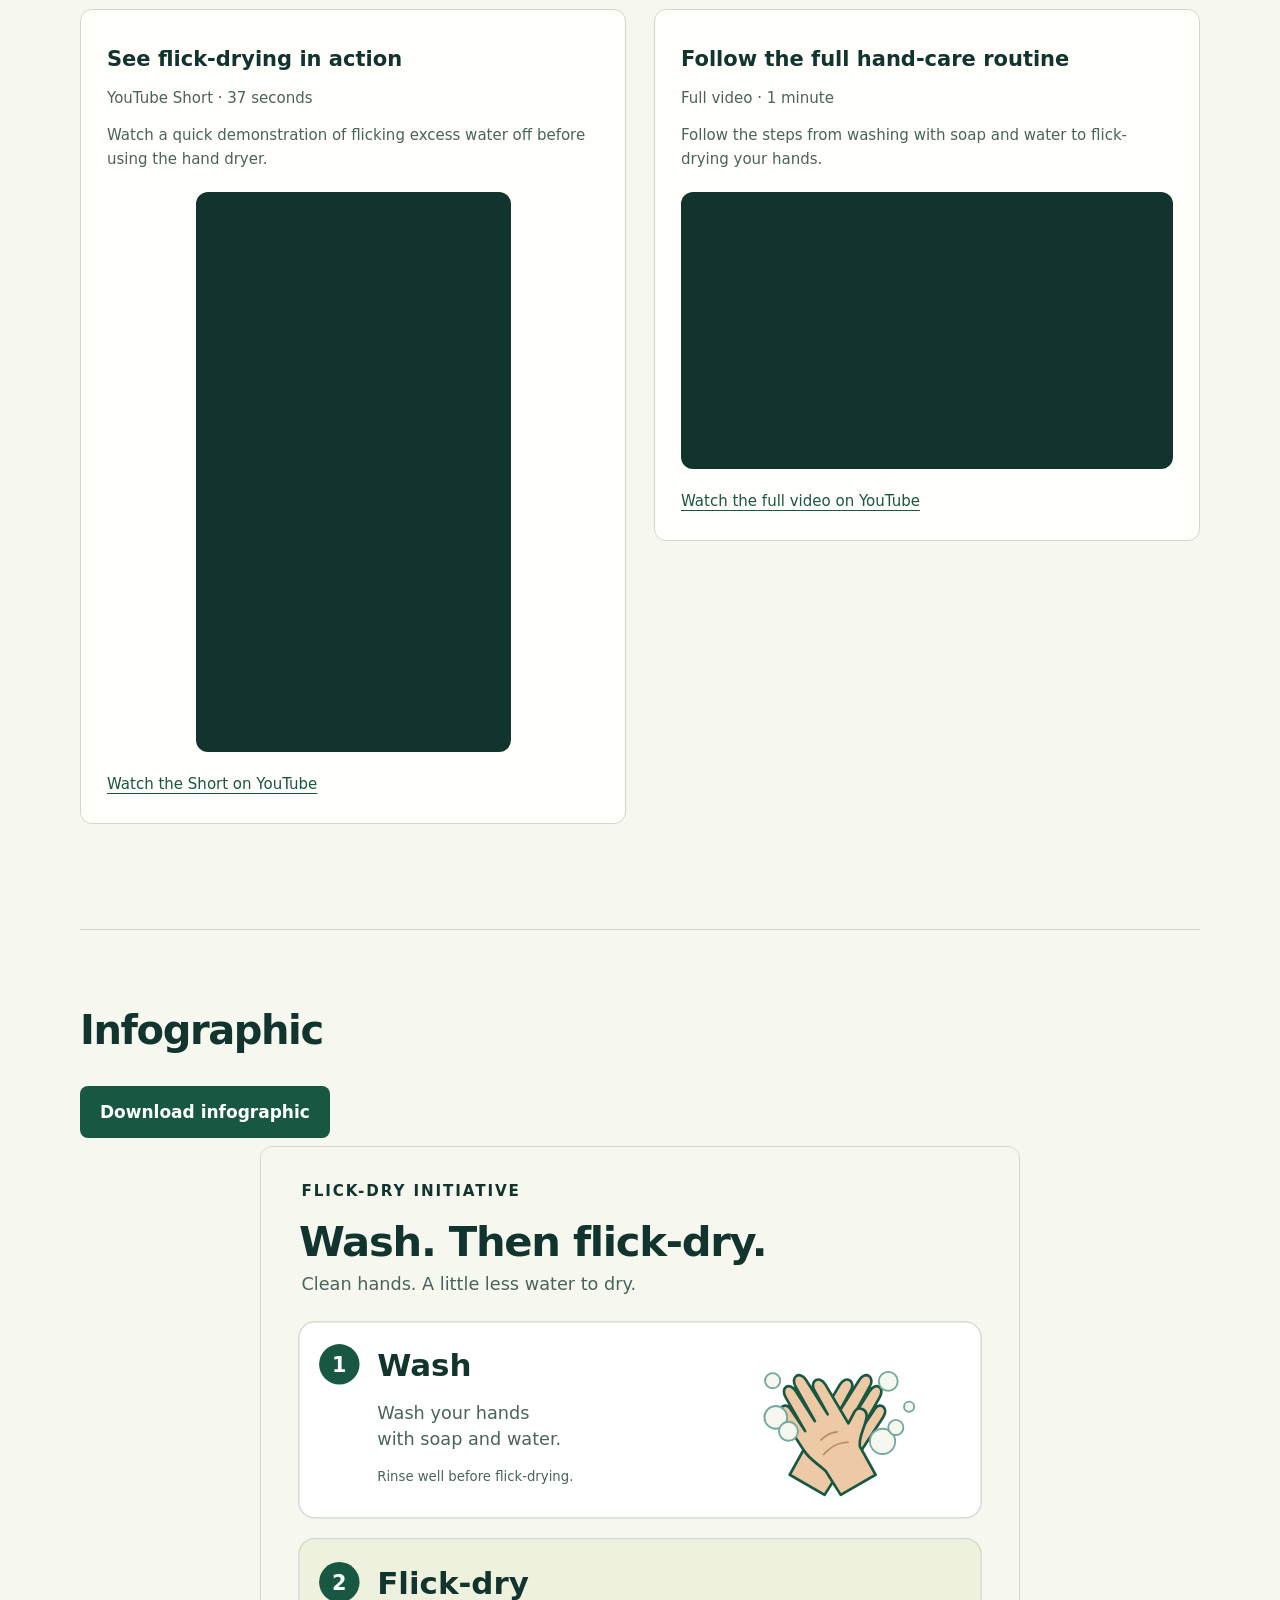
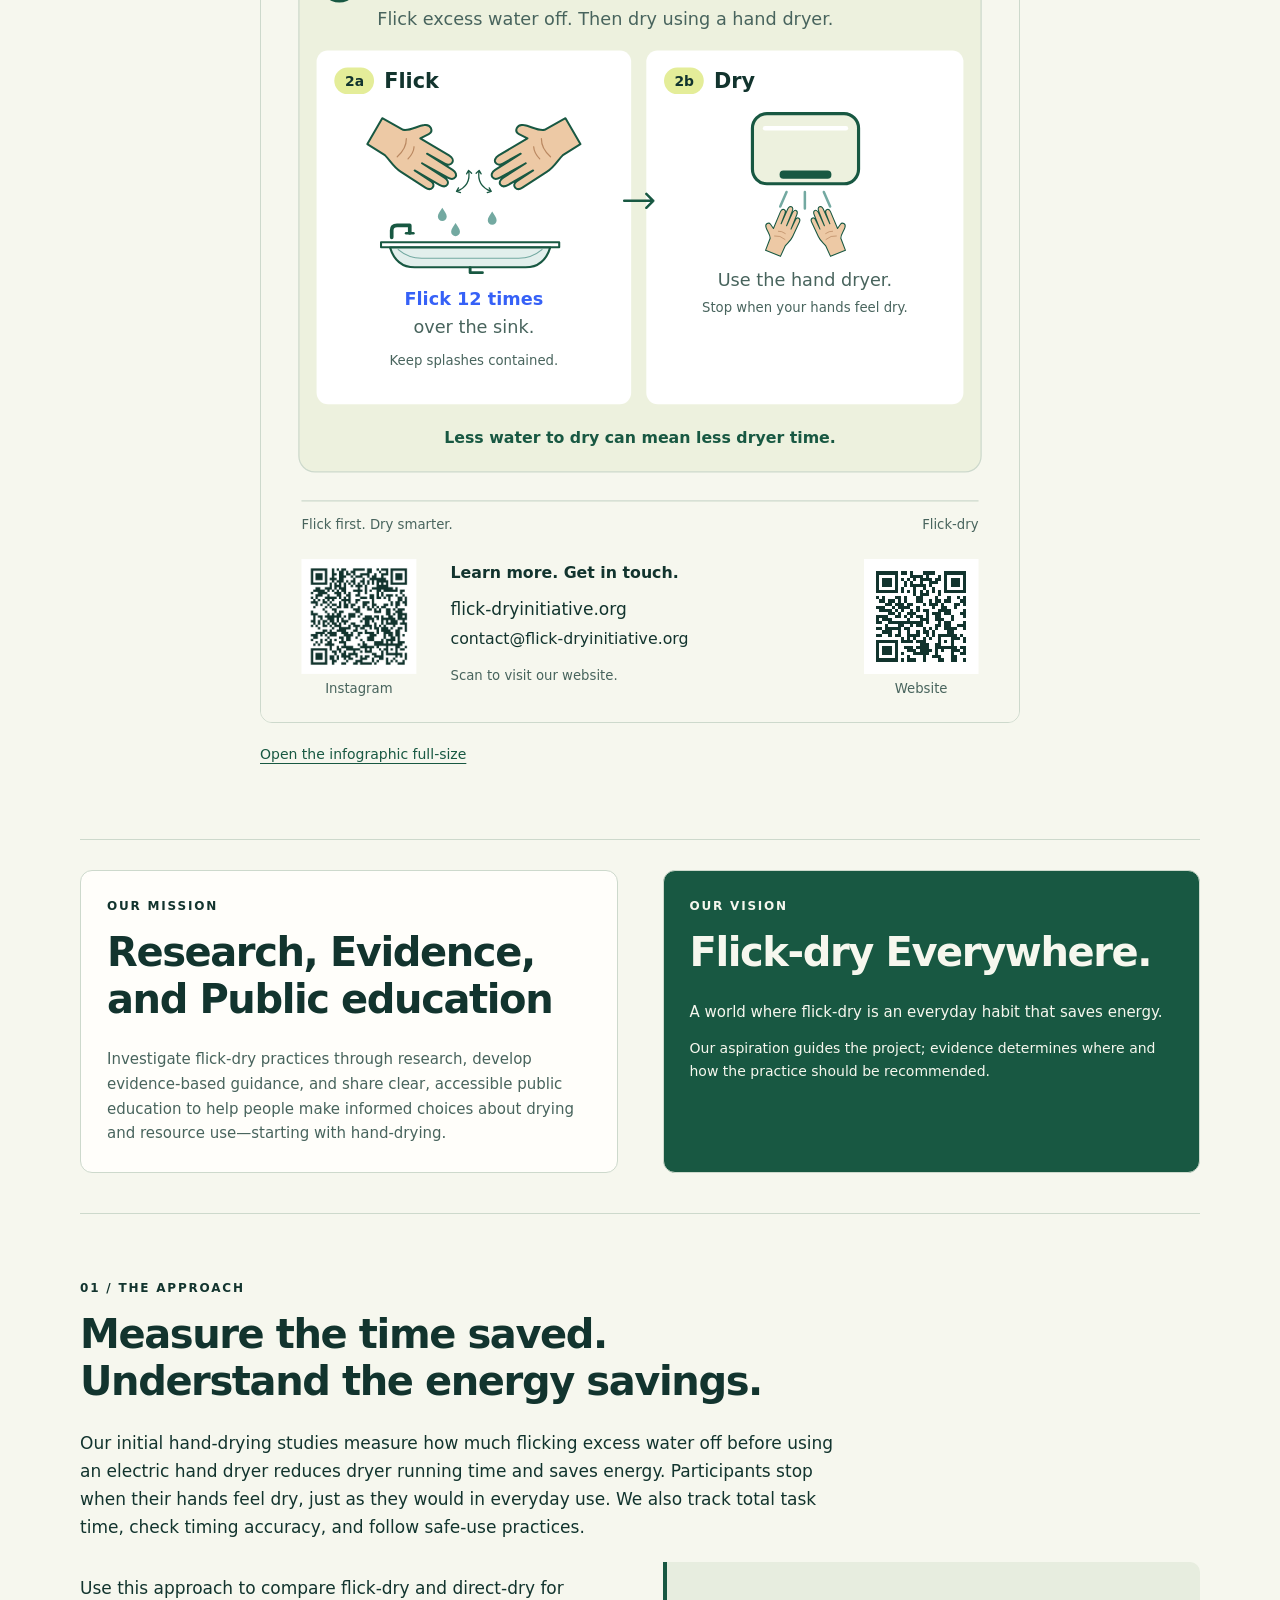
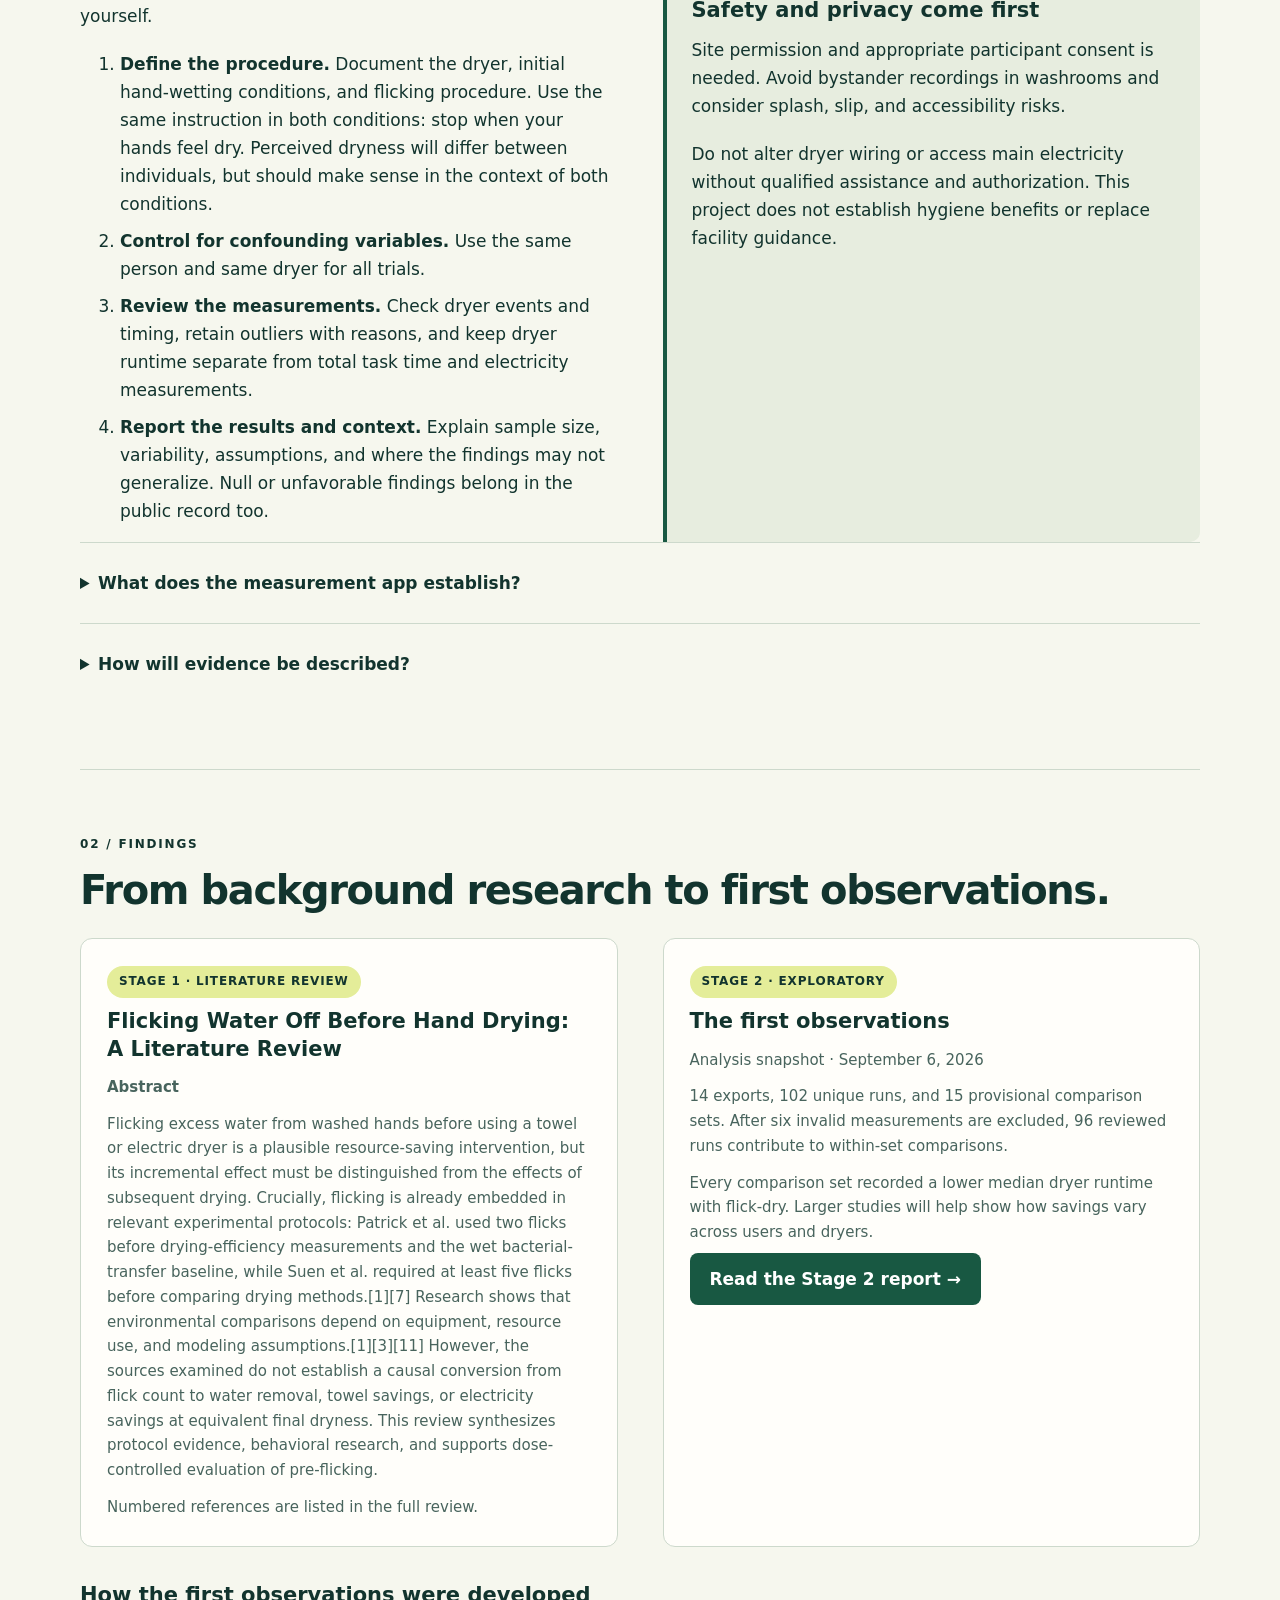
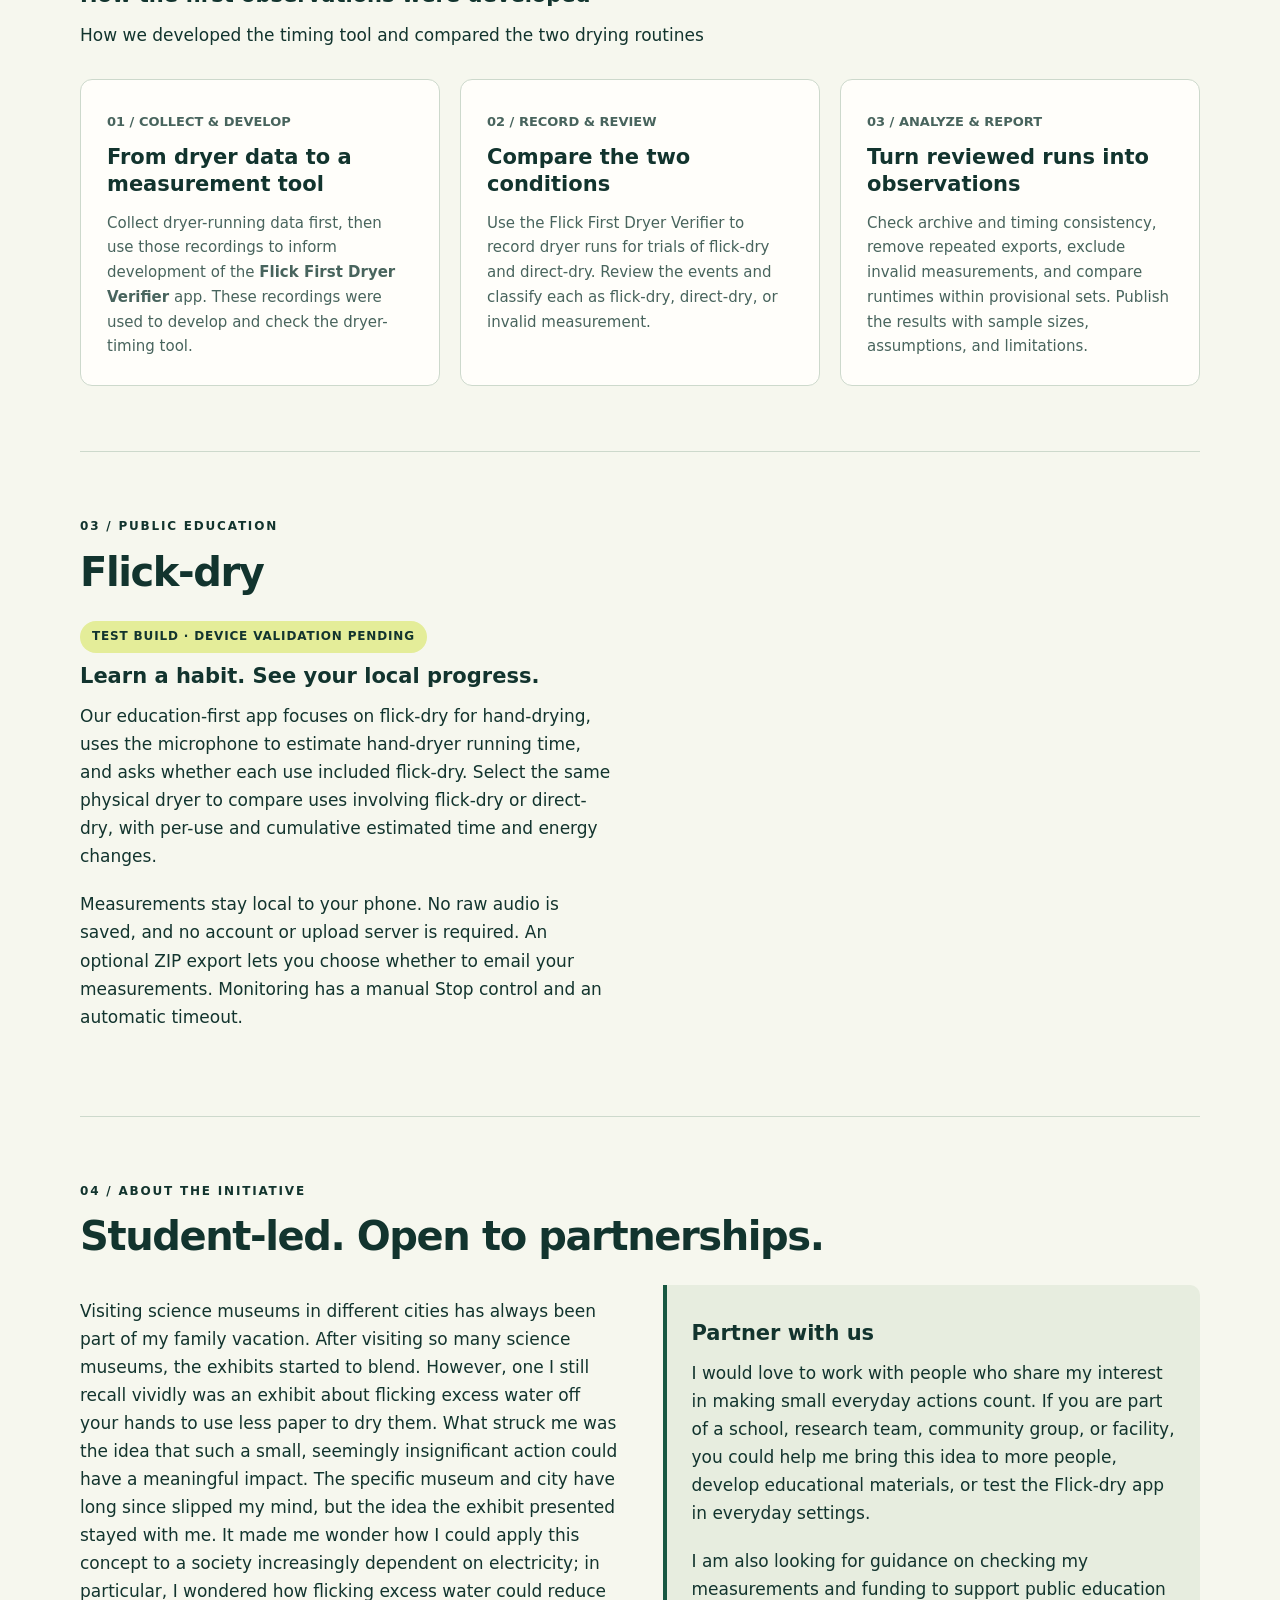
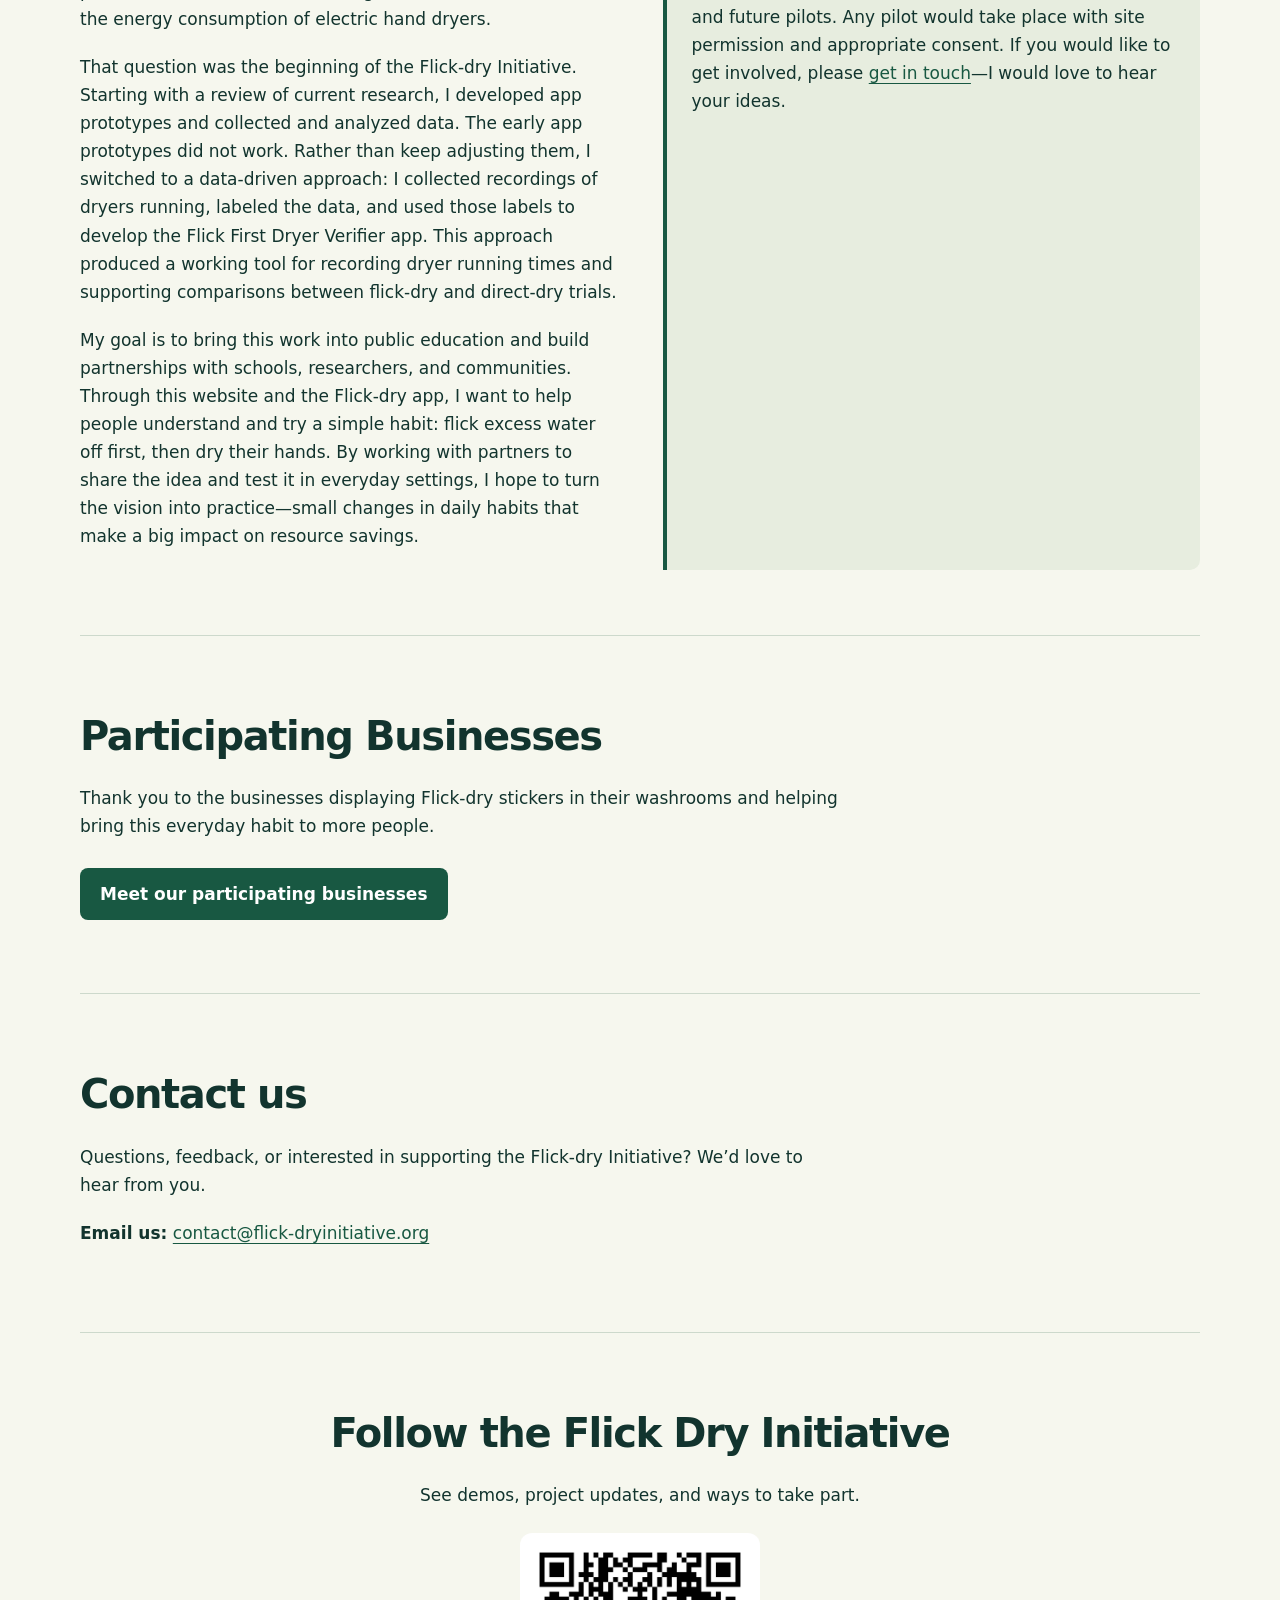
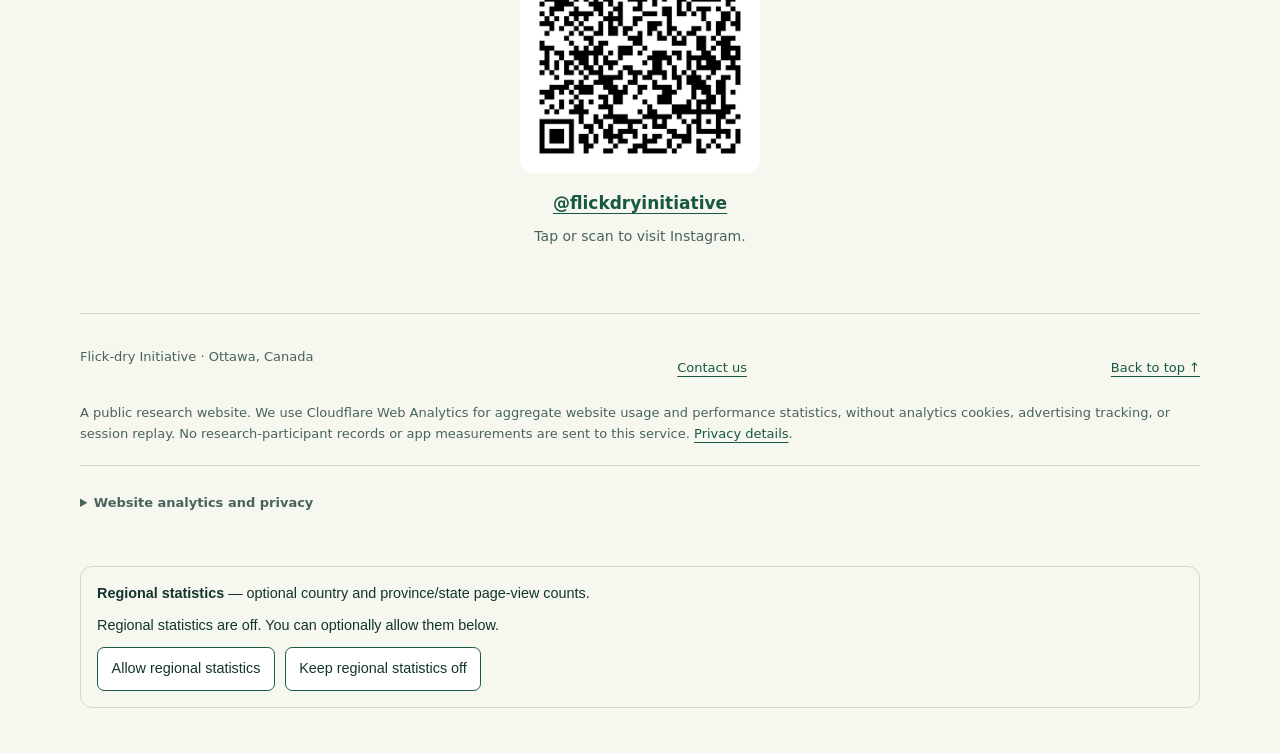
==== commit d4d1d317: "Use existing artwork in a linked homepage Infographic section" ====
--- a/index.html
+++ b/index.html
@@ -806,19 +806,17 @@
               the full video on YouTube</a></p>
         </article>
       </div>
-      <article class="how-poster" aria-labelledby="poster-heading">
-        <h3 id="poster-heading">Put a reminder by the sink</h3>
-        <p class="how-format">Printable sticker / poster</p>
-        <p>Download a visual guide to display near the sink or hand dryer.</p>
-        <div class="how-actions">
-          <a class="button" href="assets/images/wash-flick-dry.svg" download="wash-flick-dry.svg">Download poster</a>
-        </div>
-        <figure class="how-figure">
-          <img src="assets/images/wash-flick-dry.svg" width="1200" height="1760" loading="lazy" decoding="async"
-            alt="Wash with soap and water, flick excess water off over the sink, then use the hand dryer. Footer includes website and email QR codes.">
-          <figcaption><a href="assets/images/wash-flick-dry.svg">Open the poster full-size</a></figcaption>
-        </figure>
-      </article>
+    </section>
+    <section id="infographic" aria-labelledby="infographic-heading" style="scroll-margin-top:100px">
+      <h2 id="infographic-heading">Infographic</h2>
+      <div class="how-actions">
+        <a class="button" href="assets/images/wash-flick-dry.svg" download="wash-flick-dry.svg">Download infographic</a>
+      </div>
+      <figure class="how-figure">
+        <img src="assets/images/wash-flick-dry.svg" width="1200" height="1860" loading="lazy" decoding="async"
+          alt="Flick-dry infographic: wash with soap and water, flick excess water off over the sink, then use the hand dryer. Footer includes website and Instagram QR codes.">
+        <figcaption><a href="assets/images/wash-flick-dry.svg">Open the infographic full-size</a></figcaption>
+      </figure>
     </section>
     <section id="mission-vision" aria-label="Our mission and vision" style="padding:30px 0 40px">
       <div class="two">
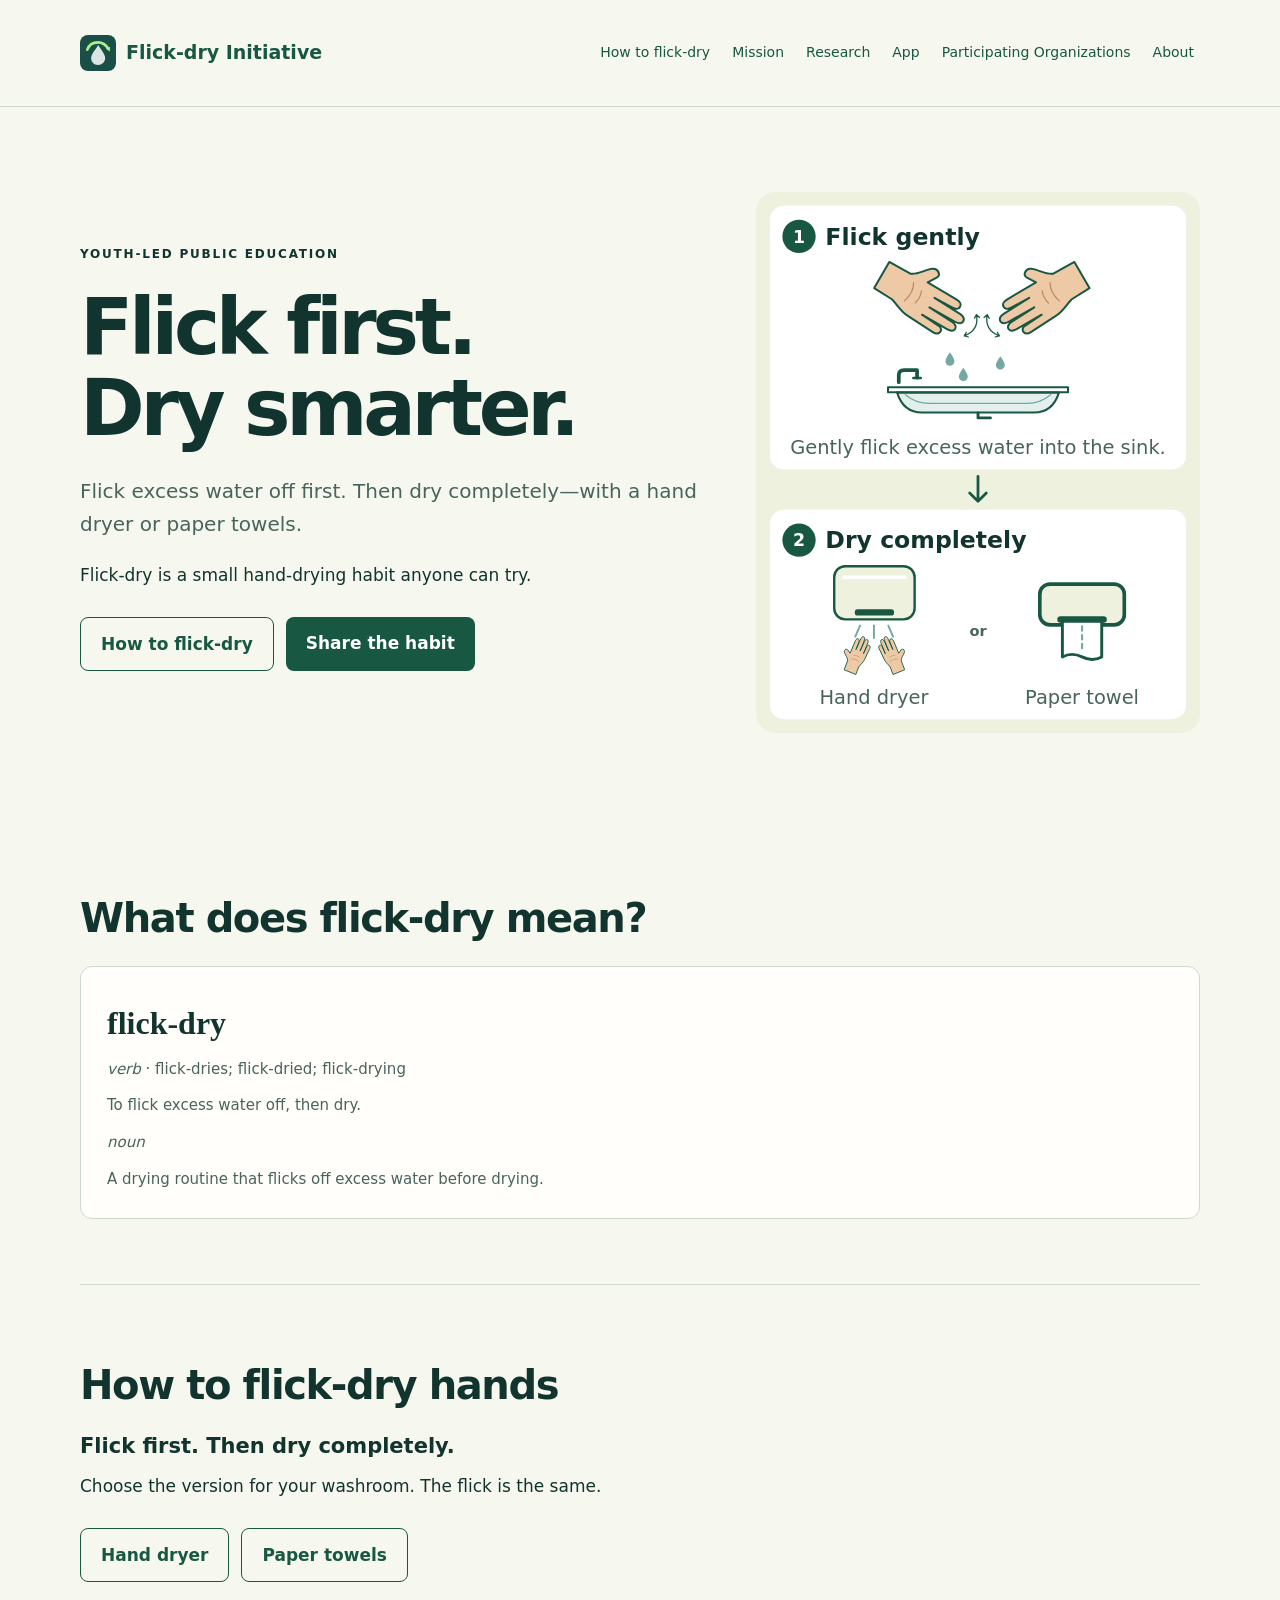
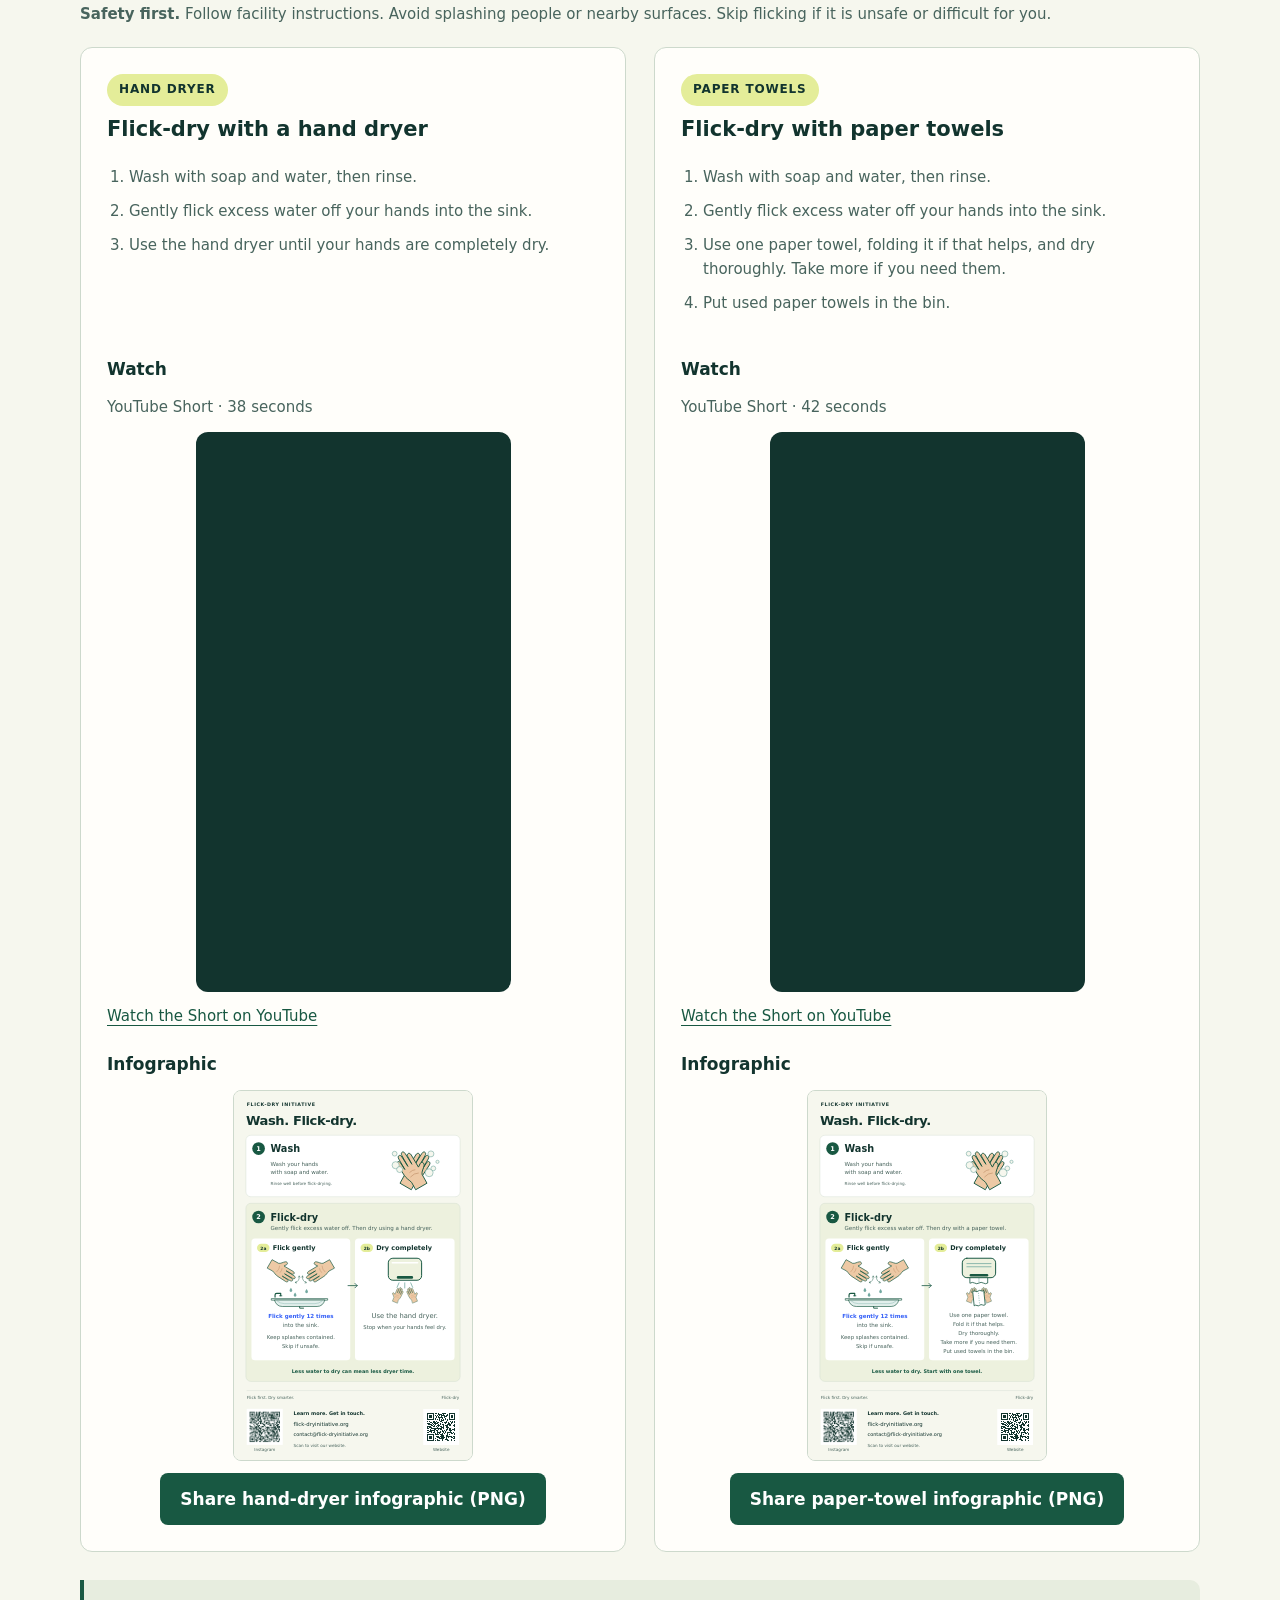
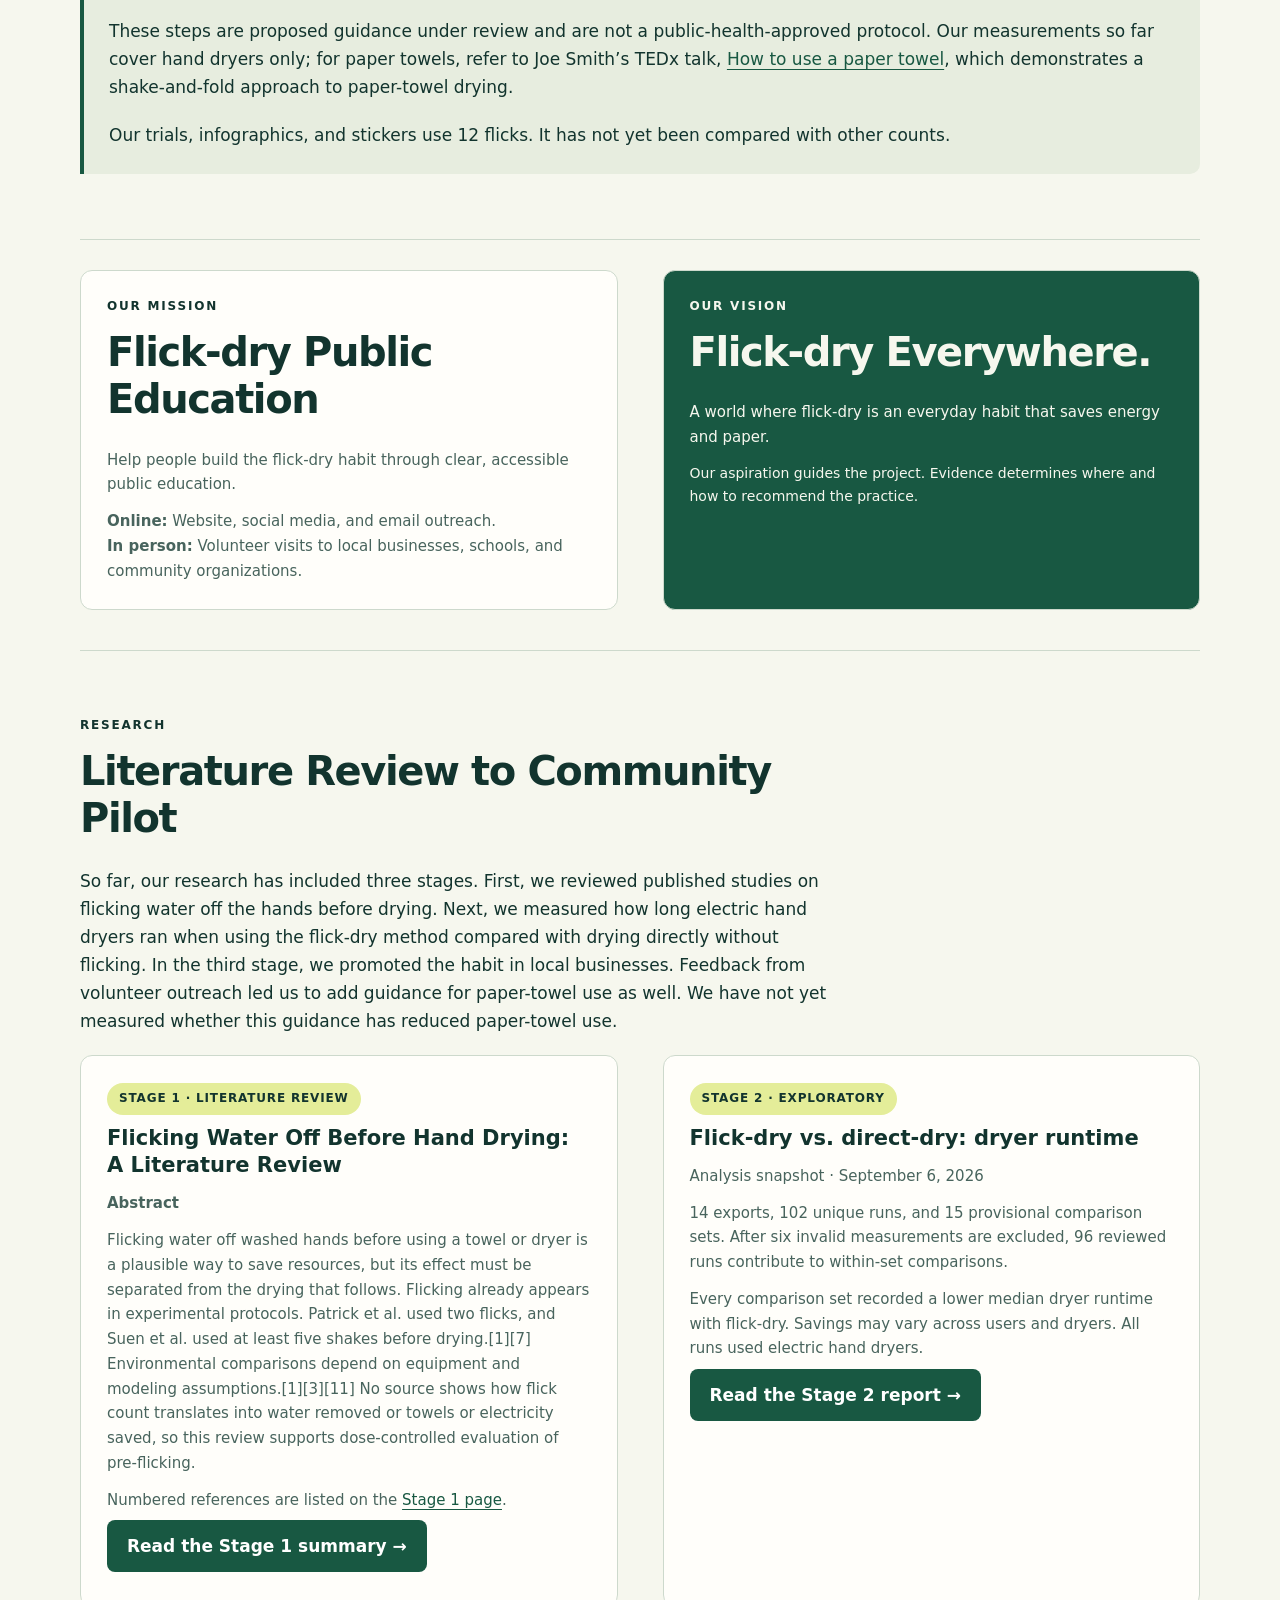
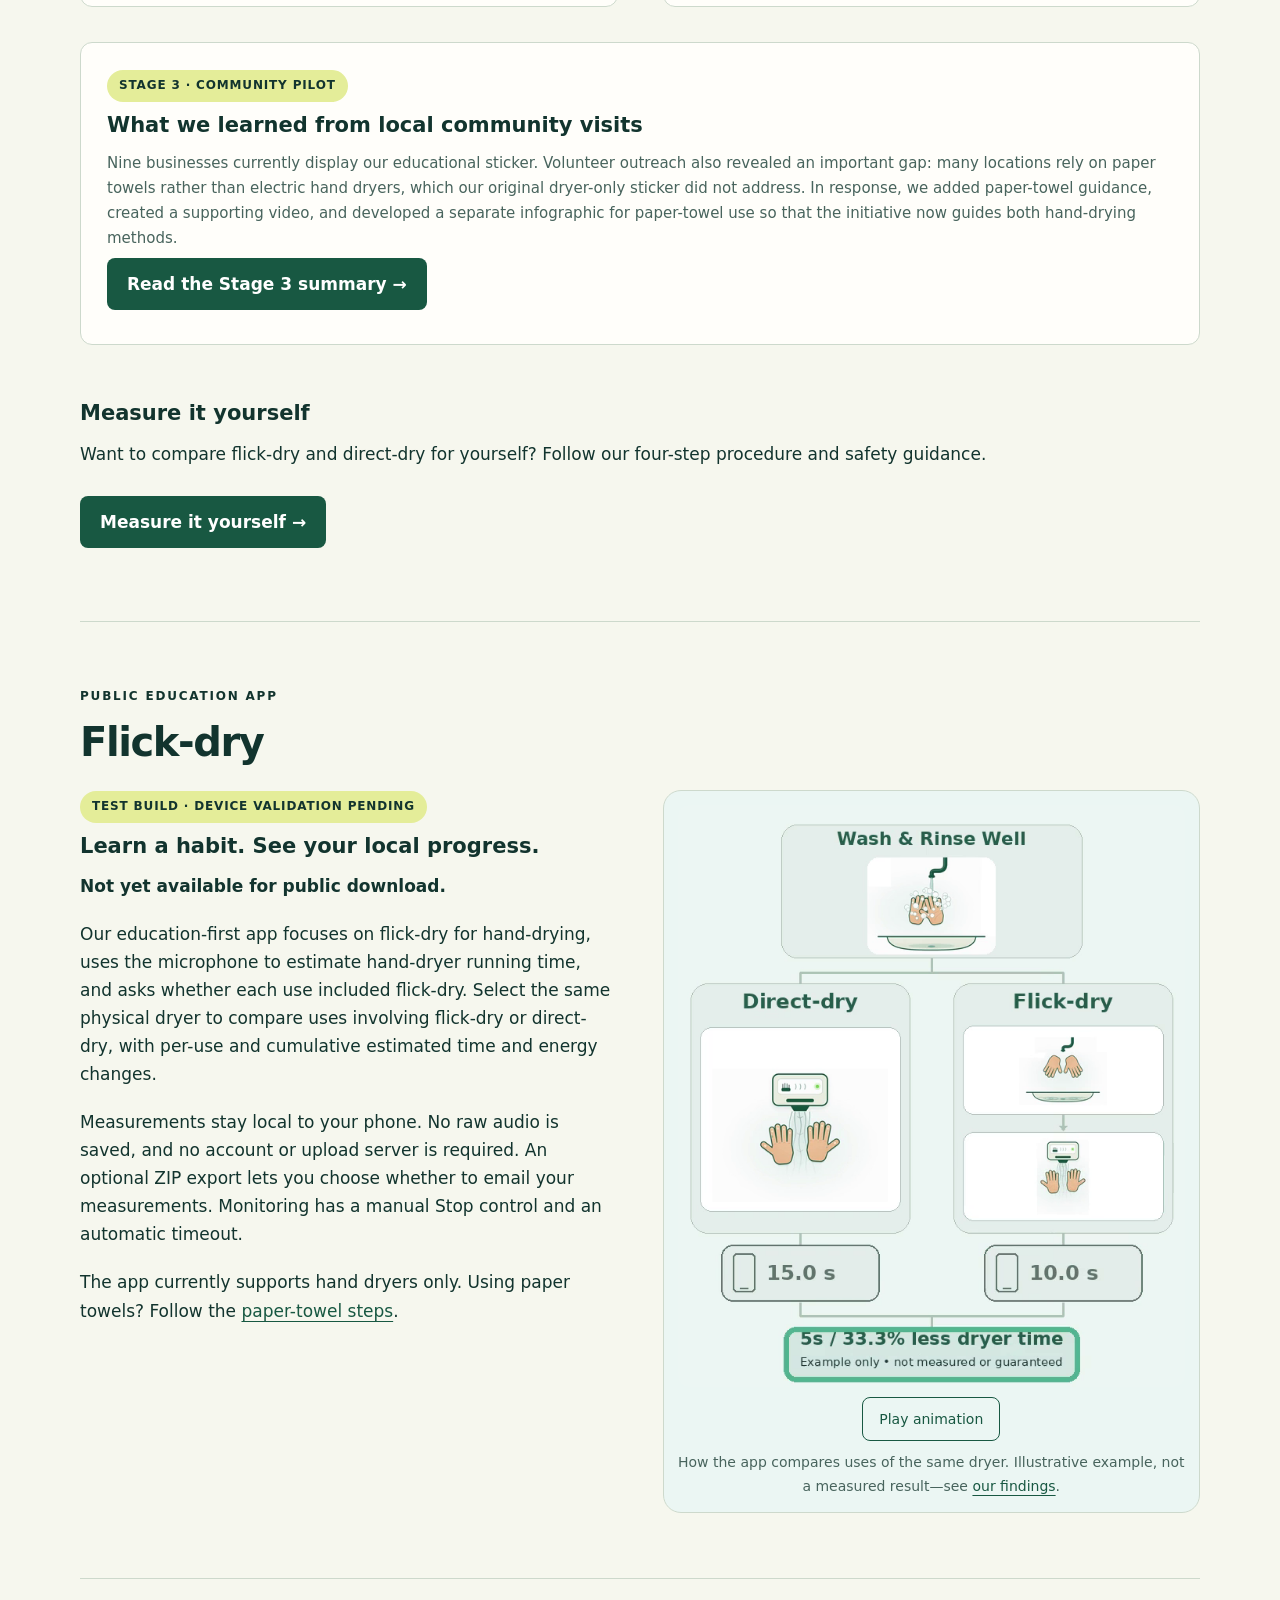
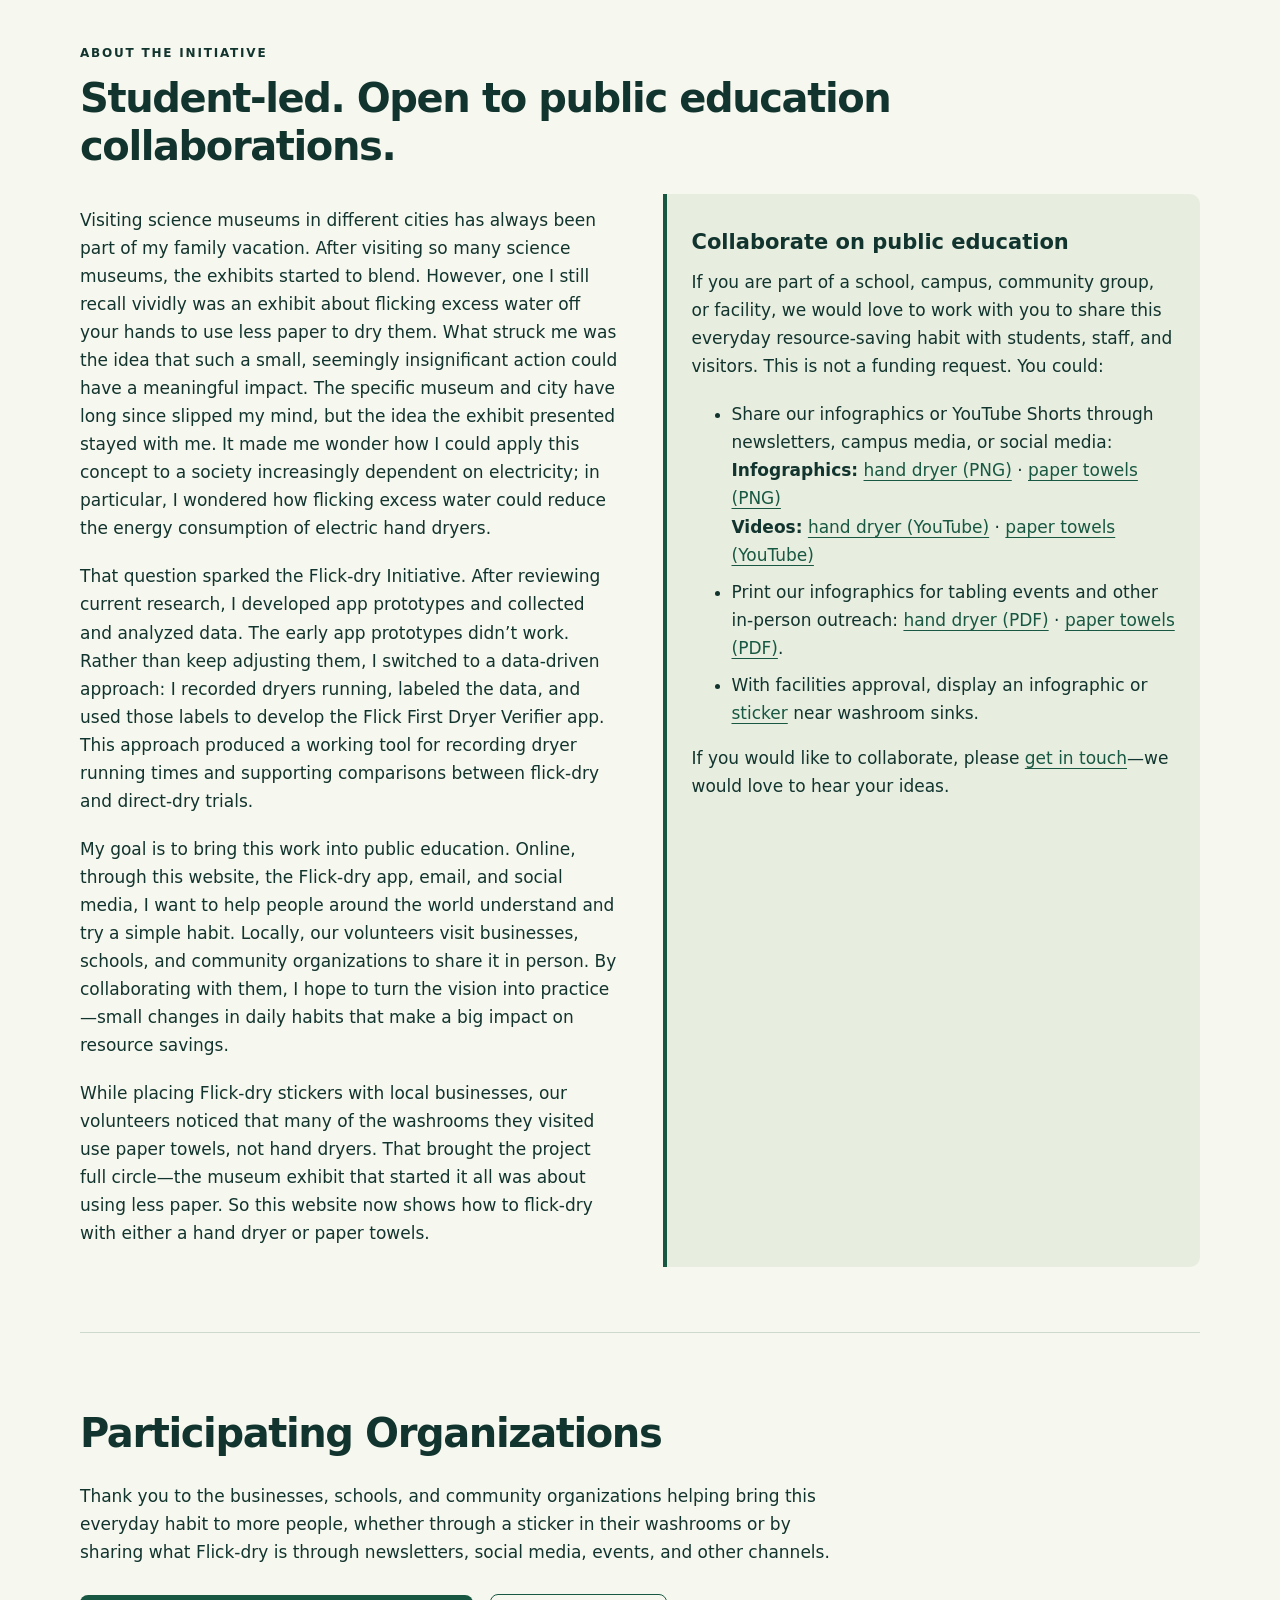
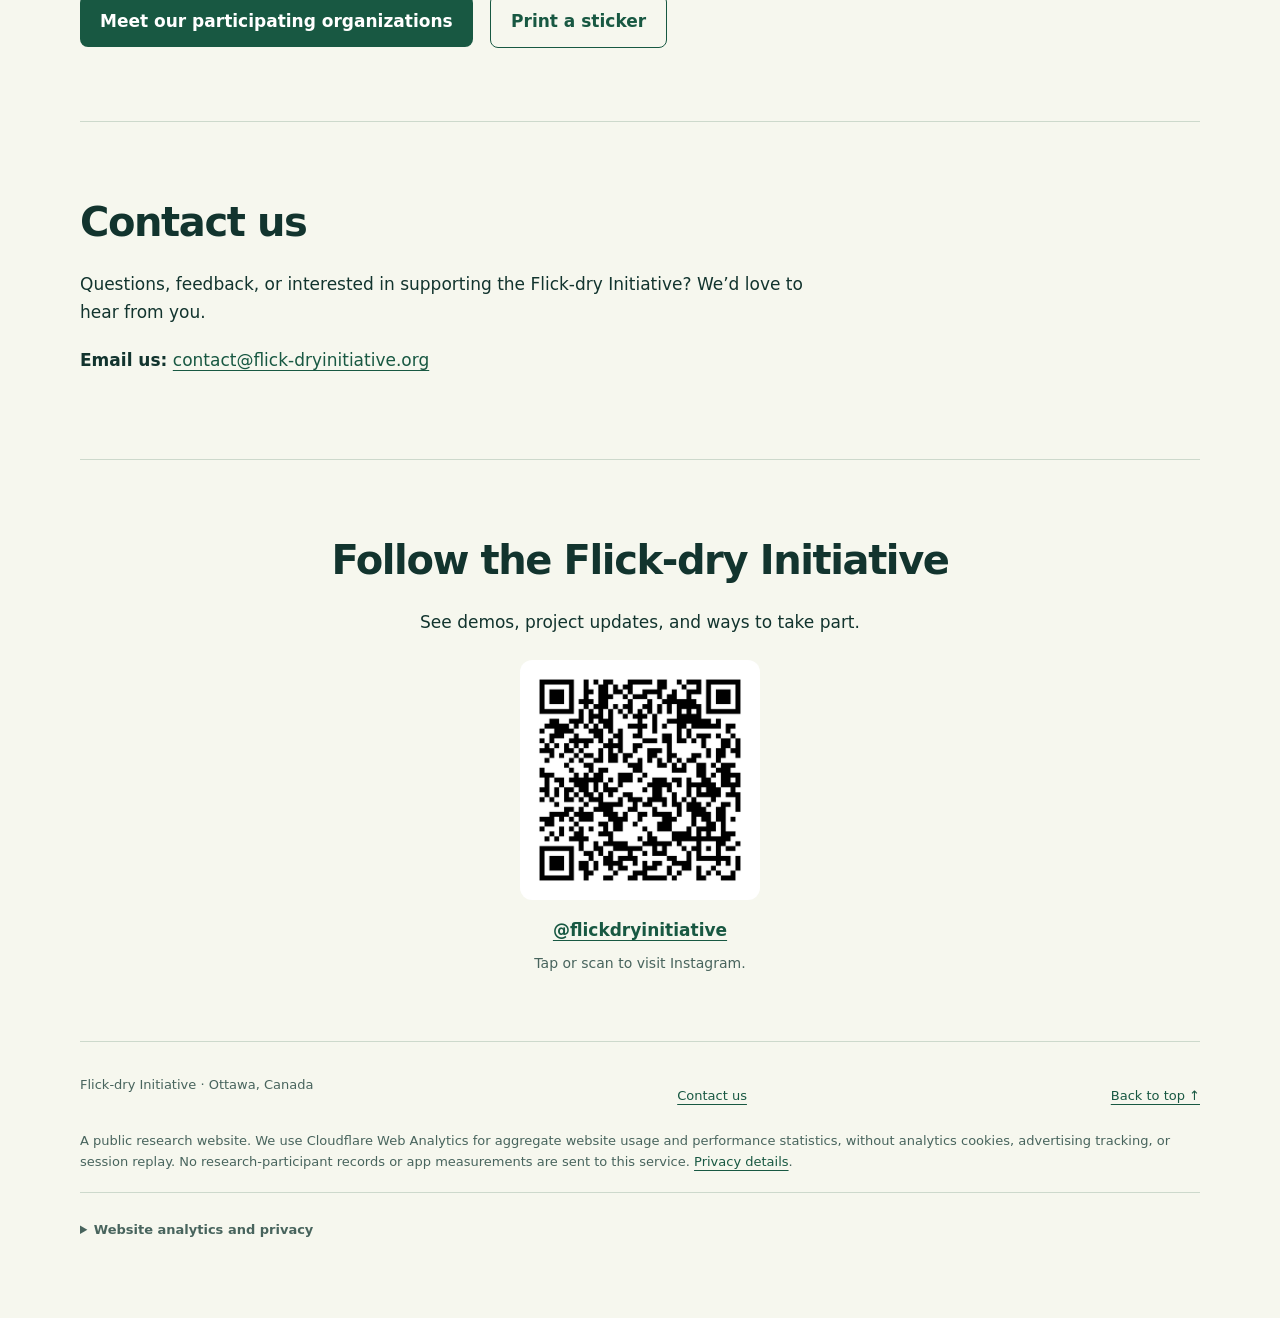
==== commit 1e2150d6: "Flick-dry Initiative website" ====
--- a/index.html
+++ b/index.html
@@ -5,30 +5,33 @@
   <meta charset="utf-8">
   <meta name="viewport" content="width=device-width, initial-scale=1">
   <meta name="description"
-    content="Flick-dry Initiative investigates flicking excess water off before drying—starting with hand-drying. Explore our research and Flick-dry, our education app for estimated hand-dryer time and energy savings.">
+    content="Flick first, then dry completely—with a hand dryer or paper towels. Youth-led public education from Ottawa, with research measuring hand-dryer runtime and energy savings.">
   <meta name="referrer" content="strict-origin-when-cross-origin">
   <title>Flick-dry Initiative — Flick first. Dry smarter.</title>
   <link rel="canonical" href="https://flick-dryinitiative.org/">
+  <link rel="icon" href="assets/images/logo.svg" type="image/svg+xml">
+  <link rel="icon" href="assets/images/favicon-32.png" type="image/png" sizes="32x32">
+  <link rel="apple-touch-icon" href="assets/images/apple-touch-icon.png">
   <meta property="og:type" content="website">
   <meta property="og:site_name" content="Flick-dry Initiative">
   <meta property="og:locale" content="en_CA">
   <meta property="og:title" content="Flick-dry Initiative — Flick first. Dry smarter.">
   <meta property="og:description"
-    content="A youth-led investigation into whether flicking excess water off your hands before an electric hand dryer reduces its running time and energy use.">
+    content="Flick first, then dry completely—with a hand dryer or paper towels. Youth-led public education from Ottawa, with research measuring hand-dryer runtime and energy savings.">
   <meta property="og:url" content="https://flick-dryinitiative.org/">
   <meta property="og:image" content="https://flick-dryinitiative.org/assets/images/share-card.png">
   <meta property="og:image:type" content="image/png">
   <meta property="og:image:width" content="1200">
   <meta property="og:image:height" content="630">
   <meta property="og:image:alt"
-    content="Flick-dry Initiative — Flick first. Dry smarter. Hands flicking water into a sink, followed by drying under a hand dryer.">
+    content="Flick-dry Initiative — Flick first. Dry smarter. Hands flicking water into a sink, then drying with a hand dryer or a paper towel.">
   <meta name="twitter:card" content="summary_large_image">
   <meta name="twitter:title" content="Flick-dry Initiative — Flick first. Dry smarter.">
   <meta name="twitter:description"
-    content="A youth-led investigation into whether flicking excess water off your hands before an electric hand dryer reduces its running time and energy use.">
+    content="Flick first, then dry completely—with a hand dryer or paper towels. Youth-led public education from Ottawa, with research measuring hand-dryer runtime and energy savings.">
   <meta name="twitter:image" content="https://flick-dryinitiative.org/assets/images/share-card.png">
   <meta name="twitter:image:alt"
-    content="Flick-dry Initiative — Flick first. Dry smarter. Hands flicking water into a sink, followed by drying under a hand dryer.">
+    content="Flick-dry Initiative — Flick first. Dry smarter. Hands flicking water into a sink, then drying with a hand dryer or a paper towel.">
   <script type="application/ld+json">
 {
   "@context": "https://schema.org",
@@ -38,6 +41,7 @@
       "@id": "https://flick-dryinitiative.org/#organization",
       "name": "Flick-dry Initiative",
       "url": "https://flick-dryinitiative.org/",
+      "logo": "https://flick-dryinitiative.org/assets/images/logo-512.png",
       "slogan": "Flick first. Dry smarter.",
       "email": "contact@flick-dryinitiative.org",
       "location": {
@@ -51,12 +55,12 @@
     },
     {
       "@type": "VideoObject",
-      "name": "How to flick-dry your hands",
-      "description": "An animated guide to flick-drying your hands: wash and rinse well, flick excess water off over the sink with splashes contained, then use a hand dryer until your hands feel dry.",
-      "thumbnailUrl": "https://i.ytimg.com/vi/FGLQWp-7IAU/maxresdefault.jpg",
-      "uploadDate": "2026-09-14T08:44:45-07:00",
-      "duration": "PT37S",
-      "embedUrl": "https://www.youtube-nocookie.com/embed/FGLQWp-7IAU",
+      "name": "How to flick-dry your hands with a hand dryer",
+      "description": "An animated guide to flick-drying your hands with a hand dryer: wash and rinse well, flick excess water off over the sink with splashes contained (skip if unsafe), then use the hand dryer until your hands feel dry.",
+      "thumbnailUrl": "https://i.ytimg.com/vi/KuhwQ-MNEbQ/maxresdefault.jpg",
+      "uploadDate": "2026-10-08T17:45:24-07:00",
+      "duration": "PT38.3S",
+      "embedUrl": "https://www.youtube-nocookie.com/embed/KuhwQ-MNEbQ",
       "publisher": {
         "@id": "https://flick-dryinitiative.org/#organization"
       },
@@ -65,12 +69,12 @@
     },
     {
       "@type": "VideoObject",
-      "name": "How to wash and flick-dry your hands",
-      "description": "An animated guide to washing and flick-drying your hands: scrub for at least 20 seconds, rinse well, flick with splashes contained, then dry.",
-      "thumbnailUrl": "https://i.ytimg.com/vi/2vs4oeIIooM/maxresdefault.jpg",
-      "uploadDate": "2026-09-13T19:42:44-07:00",
-      "duration": "PT1M0S",
-      "embedUrl": "https://www.youtube-nocookie.com/embed/2vs4oeIIooM",
+      "name": "How to flick-dry your hands with paper towels",
+      "description": "An animated guide to flick-drying your hands with paper towels: wash and rinse well, flick excess water off over the sink with splashes contained (skip if unsafe), use one paper towel, folding it if that helps, dry thoroughly, then put used towels in the bin.",
+      "thumbnailUrl": "https://i.ytimg.com/vi/HedoPrI0a1o/maxresdefault.jpg",
+      "uploadDate": "2026-10-08T17:49:49-07:00",
+      "duration": "PT41.5S",
+      "embedUrl": "https://www.youtube-nocookie.com/embed/HedoPrI0a1o",
       "publisher": {
         "@id": "https://flick-dryinitiative.org/#organization"
       },
@@ -156,6 +160,11 @@
       font-size: 19px
     }
 
+    .brand img {
+      margin-right: 10px;
+      border-radius: 8px
+    }
+
     nav {
       display: flex;
       flex-wrap: wrap;
@@ -255,7 +264,26 @@
       border-radius: 10px
     }
 
-    .visual.comparison p {
+    figure.visual {
+      margin: 0
+    }
+
+    .visual.steps {
+      padding: 0;
+      background: transparent
+    }
+
+    .visual.steps img {
+      display: block;
+      width: 100%;
+      height: auto
+    }
+
+    .visual.comparison p,
+    .visual.comparison figcaption {
+      font-size: 14px;
+      margin: 10px 0 0;
+      text-align: center;
       color: var(--muted)
     }
 
@@ -333,13 +361,6 @@
       max-width: 760px
     }
 
-    .grid {
-      display: grid;
-      grid-template-columns: repeat(3, 1fr);
-      gap: 20px;
-      margin-top: 30px
-    }
-
     .card {
       padding: 26px;
       border: 1px solid var(--line);
@@ -347,12 +368,6 @@
       background: #fffefa
     }
 
-    .number {
-      font-size: 13px;
-      color: var(--muted);
-      font-weight: 800
-    }
-
     .card p {
       font-size: 15px;
       color: var(--muted);
@@ -363,31 +378,6 @@
       display: grid;
       grid-template-columns: 1fr 1fr;
       gap: 45px
-    }
-
-    .how-figure {
-      margin: 0 auto;
-      max-width: 760px;
-      min-width: 0
-    }
-
-    .how-figure img {
-      display: block;
-      width: 100%;
-      height: auto;
-      border: 1px solid var(--line);
-      border-radius: 12px
-    }
-
-    .how-figure figcaption {
-      margin-top: 12px;
-      font-size: 14px;
-      color: var(--muted)
-    }
-
-    .how-figure a {
-      display: inline-block;
-      padding-block: 8px
     }
 
 
@@ -472,8 +462,7 @@
     }
 
     .hero>*,
-    .two>*,
-    .grid>* {
+    .two>* {
       min-width: 0
     }
 
@@ -499,53 +488,93 @@
       padding-block: 8px
     }
 
-    .how-videos {
-      display: grid;
-      grid-template-columns: minmax(0, 1fr) minmax(0, 1fr);
-      gap: 28px;
-      align-items: start;
-      margin: 24px 0 40px
-    }
-
-    .how-videos article {
-      min-width: 0
-    }
-
     .how-format {
       font-size: 15px;
       color: var(--muted)
     }
 
-    .how-videos iframe {
+    .how-pathways {
+      gap: 28px;
+      margin: 20px 0 28px
+    }
+
+    .pathway-jump,
+    .hero-actions {
+      display: flex;
+      flex-wrap: wrap;
+      gap: 0 4px
+    }
+
+    .pathway-jump .button,
+    .hero-actions .button {
+      display: inline-block;
+      width: auto;
+      margin: 8px 8px 8px 0
+    }
+
+    .how-safety {
+      font-size: 15px;
+      color: var(--muted)
+    }
+
+    /* Each method card carries its own video and infographic; media aligns across the pair. */
+    .how-pathways .card {
+      display: flex;
+      flex-direction: column
+    }
+
+    .how-pathways .pill {
+      align-self: flex-start
+    }
+
+    .pathway-media {
+      margin-top: auto;
+      padding-top: 8px
+    }
+
+    .pathway-media h4 {
+      margin: 22px 0 4px;
+      font-size: 17px
+    }
+
+    .pathway-media iframe,
+    .pathway-media video {
+      display: block;
+      width: 100%;
+      max-width: 315px;
+      aspect-ratio: 9/16;
+      height: auto;
+      margin: 12px auto;
+      border: 0;
+      border-radius: 12px;
+      background: #12342e
+    }
+
+    .pathway-infographic {
+      display: block;
+      max-width: 240px;
+      margin: 12px auto
+    }
+
+    .pathway-infographic img {
       display: block;
       width: 100%;
       height: auto;
-      border: 0;
-      border-radius: 12px;
-      background: #12342e
-    }
-
-    .how-short {
-      aspect-ratio: 9/16;
-      max-width: 315px;
-      margin: 20px auto
-    }
-
-    .how-full {
-      aspect-ratio: 16/9;
-      margin: 20px auto
-    }
-
-    .how-actions {
-      display: flex;
-      flex-wrap: wrap;
-      gap: 12px
-    }
-
-    @media(max-width:760px) {
-      .how-videos {
-        grid-template-columns: 1fr
-      }
+      border: 1px solid var(--line);
+      border-radius: 8px
+    }
+
+    .pathway-media .button {
+      display: block;
+      width: fit-content;
+      margin: 12px auto 0
+    }
+
+    .how-pathways ol {
+      font-size: 15px;
+      color: var(--muted);
+      padding-left: 22px;
+      margin: 12px 0 0
     }
 
     /* Tablets retain paired cards, without squeezing the hero or navigation. */
@@ -574,14 +603,6 @@
         gap: 24px
       }
 
-      .grid {
-        grid-template-columns: repeat(2, minmax(0, 1fr))
-      }
-
-      .grid> :last-child:nth-child(odd) {
-        grid-column: 1 / -1
-      }
-
       .card {
         padding: 22px
       }
@@ -621,7 +642,6 @@
         padding: 25px
       }
 
-      .grid,
       .two {
         grid-template-columns: 1fr;
         gap: 20px
@@ -721,17 +741,15 @@
       }
     }
   </style>
-  <link rel="stylesheet" href="assets/css/regional-analytics.css">
 </head>
 
 <body>
   <a class="skip" href="#main">Skip to content</a>
   <header>
-    <div class="wrap bar"><a class="brand" href="#">Flick-dry Initiative</a>
-      <nav aria-label="Main navigation"><a href="#flick-dry">What is flick-dry?</a><a href="#how-to-flick-dry">How to
-          flick-dry</a><a href="#mission-vision">Mission</a><a href="#question">Approach</a><a
-          href="#publications">Findings</a><a href="#app">App</a>
-        <a href="community/">Participating Businesses</a>
+    <div class="wrap bar"><a class="brand" href="#"><img src="assets/images/logo.svg" width="36" height="36" alt="">Flick-dry Initiative</a>
+      <nav aria-label="Main navigation"><a href="#how-to-flick-dry">How to
+          flick-dry</a><a href="#mission-vision">Mission</a><a href="#research">Research</a><a href="#app">App</a>
+        <a href="community/">Participating Organizations</a>
         <a href="#about">About</a>
       </nav>
     </div>
@@ -739,31 +757,19 @@
   <main id="main" class="wrap">
     <div class="hero">
       <div>
-        <div class="eyebrow">Youth-led research </div>
+        <div class="eyebrow">Youth-led public education</div>
         <h1>Flick first.<br>Dry smarter.</h1>
-        <p class="lead">Flick-dry. Use less dryer time. Experience the savings.</p>
-        <p>We’re starting with hand-drying: can flicking excess water off before using an electric hand dryer
-          reduce its running time and energy use? Our first studies measure how much flicking reduces dryer running
-          time—and the energy saved by running the dryer for less time.</p>
+        <p class="lead">Flick excess water off first. Then dry completely—with a hand dryer or paper towels.</p>
+        <p>Flick-dry is a small hand-drying habit anyone can try.</p>
+        <div class="hero-actions">
+          <a class="button secondary" href="#how-to-flick-dry">How to flick-dry</a>
+          <a class="button" href="#collaborate-heading">Share the habit</a>
+        </div>
       </div>
-      <div class="visual comparison" id="dryer-comparison">
-        <video id="comparison-video" width="648" height="744" muted loop playsinline preload="metadata"
-          poster="assets/images/dryer-runtime-comparison.png" aria-label="Animated dryer running time comparison"
-          aria-describedby="comparison-description">
-          <source src="assets/videos/dryer-runtime-comparison.mp4" type="video/mp4">
-          Your browser does not support this animation. The example compares 15 seconds of direct-drying with
-          10 seconds after flicking: 5 seconds, or 33.3%, less dryer time. Not measured or guaranteed.
-        </video>
-        <button class="comparison-toggle" type="button" aria-controls="comparison-video" hidden>Play animation</button>
-        <p>Less dryer running time means less energy use.</p>
-        <p id="comparison-description" class="visually-hidden">Wash and rinse, then compare direct-drying with
-          flicking followed by drying. The accelerated example timers show 15 seconds versus 10 seconds:
-          5 seconds, or 33.3%, less dryer time. Example only, not measured or guaranteed.</p>
-        <noscript>
-          <p>Example: 15 seconds versus 10 seconds — 5 seconds / 33.3% less dryer time.
-            Not measured or guaranteed.</p>
-        </noscript>
-      </div>
+      <figure class="visual steps">
+        <img src="assets/images/flick-then-dry.svg" width="640" height="780" decoding="async"
+          alt="Step 1: gently flick excess water into the sink. Step 2: dry completely with a hand dryer or a paper towel.">
+      </figure>
     </div>
     <section id="flick-dry" aria-labelledby="flick-dry-heading">
       <h2 id="flick-dry-heading">What does flick-dry mean?</h2>
@@ -772,182 +778,170 @@
         <p><em>verb</em> · flick-dries; flick-dried; flick-drying</p>
         <p>To flick excess water off, then dry.</p>
         <p><em>noun</em></p>
-        <p>A drying routine in which excess water is flicked off before drying.</p>
+        <p>A drying routine that flicks off excess water before drying.</p>
       </article>
-      <h3>Our first focus: hand-drying</h3>
-      <p>The Initiative’s research and public education begin with
-        hand-drying; our current findings and guidance apply to that setting, not to other drying uses.</p>
     </section>
     <section id="how-to-flick-dry" aria-labelledby="how-to-flick-dry-heading">
       <h2 id="how-to-flick-dry-heading">How to flick-dry hands</h2>
-      <div class="how-videos">
-        <article class="card" aria-labelledby="short-heading">
-          <h3 id="short-heading">See flick-drying in action</h3>
-          <p class="how-format">YouTube Short · 37 seconds</p>
-          <p>Watch a quick demonstration of flicking excess water off before using the hand dryer.</p>
-          <iframe class="how-short" src="https://www.youtube-nocookie.com/embed/FGLQWp-7IAU"
-            title="How to flick-dry your hands" width="360" height="640" loading="lazy"
-            referrerpolicy="strict-origin-when-cross-origin"
-            allow="accelerometer; autoplay; clipboard-write; encrypted-media; gyroscope; picture-in-picture; web-share"
-            allowfullscreen></iframe>
-          <p class="how-format"><a href="https://youtube.com/shorts/FGLQWp-7IAU" target="_blank"
-              rel="noopener noreferrer">Watch the Short on YouTube</a></p>
+      <h3 id="pathways-heading">Flick first. Then dry completely.</h3>
+      <p>Choose the version for your washroom. The flick is the same.</p>
+      <div class="pathway-jump" role="group" aria-label="Jump to a drying method">
+        <a class="button secondary" href="#hand-dryer">Hand dryer</a>
+        <a class="button secondary" href="#paper-towels">Paper towels</a>
+      </div>
+      <p class="how-safety"><strong>Safety first.</strong> Follow facility instructions. Avoid splashing people or
+        nearby
+        surfaces. Skip flicking if it is unsafe or difficult for you.</p>
+      <div class="two how-pathways">
+        <article class="card" id="hand-dryer" aria-labelledby="pathway-dryer-heading">
+          <span class="pill">HAND DRYER</span>
+          <h3 id="pathway-dryer-heading">Flick-dry with a hand dryer</h3>
+          <ol>
+            <li>Wash with soap and water, then rinse.</li>
+            <li>Gently flick excess water off your hands into the sink.</li>
+            <li>Use the hand dryer until your hands are completely dry.</li>
+          </ol>
+          <div class="pathway-media">
+            <h4>Watch</h4>
+            <p class="how-format">YouTube Short · 38 seconds</p>
+            <iframe src="https://www.youtube-nocookie.com/embed/KuhwQ-MNEbQ"
+              title="How to flick-dry your hands with a hand dryer" width="360" height="640" loading="lazy"
+              referrerpolicy="strict-origin-when-cross-origin"
+              allow="accelerometer; autoplay; clipboard-write; encrypted-media; gyroscope; picture-in-picture; web-share"
+              allowfullscreen></iframe>
+            <p class="how-format"><a href="https://youtube.com/shorts/KuhwQ-MNEbQ" target="_blank"
+                rel="noopener noreferrer">Watch the Short on YouTube</a></p>
+            <h4 id="infographic">Infographic</h4>
+            <a class="pathway-infographic" href="assets/images/wash-flick-dry-hand-dryer.svg">
+              <img src="assets/images/wash-flick-dry-hand-dryer.svg" width="1200" height="1860" loading="lazy"
+                decoding="async"
+                alt="Hand-dryer infographic: wash with soap and water, gently flick excess water off into the sink (skip if unsafe), then use the hand dryer until your hands feel dry. Footer includes website and Instagram QR codes. Opens full-size.">
+            </a>
+            <a class="button" href="assets/images/wash-flick-dry-hand-dryer.png"
+              download="wash-flick-dry-hand-dryer.png">Share hand-dryer infographic (PNG)</a>
+          </div>
         </article>
-        <article class="card" aria-labelledby="full-heading">
-          <h3 id="full-heading">Follow the full hand-care routine</h3>
-          <p class="how-format">Full video · 1 minute</p>
-          <p>Follow the steps from washing with soap and water to flick-drying your hands.</p>
-          <iframe class="how-full" src="https://www.youtube-nocookie.com/embed/2vs4oeIIooM"
-            title="How to wash and flick-dry your hands" width="640" height="360" loading="lazy"
-            referrerpolicy="strict-origin-when-cross-origin"
-            allow="accelerometer; autoplay; clipboard-write; encrypted-media; gyroscope; picture-in-picture; web-share"
-            allowfullscreen></iframe>
-          <p class="how-format"><a href="https://youtu.be/2vs4oeIIooM" target="_blank" rel="noopener noreferrer">Watch
-              the full video on YouTube</a></p>
+        <article class="card" id="paper-towels" aria-labelledby="pathway-paper-heading">
+          <span class="pill">PAPER TOWELS</span>
+          <h3 id="pathway-paper-heading">Flick-dry with paper towels</h3>
+          <ol>
+            <li>Wash with soap and water, then rinse.</li>
+            <li>Gently flick excess water off your hands into the sink.</li>
+            <li>Use one paper towel, folding it if that helps, and dry thoroughly. Take more if you need them.
+            </li>
+            <li>Put used paper towels in the bin.</li>
+          </ol>
+          <div class="pathway-media">
+            <h4>Watch</h4>
+            <p class="how-format">YouTube Short · 42 seconds</p>
+            <iframe src="https://www.youtube-nocookie.com/embed/HedoPrI0a1o"
+              title="How to flick-dry your hands with paper towels" width="360" height="640" loading="lazy"
+              referrerpolicy="strict-origin-when-cross-origin"
+              allow="accelerometer; autoplay; clipboard-write; encrypted-media; gyroscope; picture-in-picture; web-share"
+              allowfullscreen></iframe>
+            <p class="how-format"><a href="https://youtube.com/shorts/HedoPrI0a1o" target="_blank"
+                rel="noopener noreferrer">Watch the Short on YouTube</a></p>
+            <h4>Infographic</h4>
+            <a class="pathway-infographic" href="assets/images/wash-flick-dry-paper-towels.svg">
+              <img src="assets/images/wash-flick-dry-paper-towels.svg" width="1200" height="1860" loading="lazy"
+                decoding="async"
+                alt="Paper-towel infographic: wash with soap and water, gently flick excess water off into the sink (skip if unsafe), then use one paper towel, folding it if that helps, and dry thoroughly. Take more if you need them, and put used towels in the bin. Footer includes website and Instagram QR codes. Opens full-size.">
+            </a>
+            <a class="button" href="assets/images/wash-flick-dry-paper-towels.png"
+              download="wash-flick-dry-paper-towels.png">Share paper-towel infographic (PNG)</a>
+          </div>
         </article>
       </div>
-    </section>
-    <section id="infographic" aria-labelledby="infographic-heading" style="scroll-margin-top:100px">
-      <h2 id="infographic-heading">Infographic</h2>
-      <div class="how-actions">
-        <a class="button" href="assets/images/wash-flick-dry.svg" download="wash-flick-dry.svg">Download infographic</a>
+      <div class="note">
+        <p>These steps are proposed guidance under review and are not a public-health-approved protocol. Our
+          measurements so far cover hand dryers only; for paper towels, refer to Joe Smith’s TEDx talk, <a
+            href="https://www.ted.com/talks/joe_smith_how_to_use_a_paper_towel" target="_blank"
+            rel="noopener noreferrer">How to use a paper towel</a>, which demonstrates a shake-and-fold approach to
+          paper-towel drying.</p>
+        <p>Our trials, infographics, and stickers use 12 flicks. It has
+          not yet been compared with other counts.</p>
       </div>
-      <figure class="how-figure">
-        <img src="assets/images/wash-flick-dry.svg" width="1200" height="1860" loading="lazy" decoding="async"
-          alt="Flick-dry infographic: wash with soap and water, flick excess water off over the sink, then use the hand dryer. Footer includes website and Instagram QR codes.">
-        <figcaption><a href="assets/images/wash-flick-dry.svg">Open the infographic full-size</a></figcaption>
-      </figure>
     </section>
     <section id="mission-vision" aria-label="Our mission and vision" style="padding:30px 0 40px">
       <div class="two">
         <article class="card">
           <div class="eyebrow">Our mission</div>
-          <h2>Research, Evidence, <br>and Public education</h2>
-          <p>Investigate flick-dry practices through research, develop evidence-based guidance, and share clear,
-            accessible public education to help people make informed choices about drying and resource use—starting with
-            hand-drying.</p>
+          <h2>Flick-dry Public Education</h2>
+          <p>Help people build the flick-dry habit through clear, accessible public education.</p>
+          <p><strong>Online:</strong> Website, social media, and email outreach.<br>
+            <strong>In person:</strong> Volunteer visits to local businesses, schools, and community organizations.
+          </p>
         </article>
         <article class="card" style="background:var(--green);color:var(--paper)">
           <div class="eyebrow">Our vision</div>
           <h2>Flick-dry Everywhere.</h2>
           <p style="color:var(--paper)">A world where flick-dry is an everyday habit that saves
-            energy.</p>
-          <p style="font-size:14px;color:var(--paper)">Our aspiration guides the project; evidence determines where and
-            how the practice should be recommended.</p>
+            energy and paper.</p>
+          <p style="font-size:14px;color:var(--paper)">Our aspiration guides the project. Evidence determines where and
+            how to recommend the practice.</p>
         </article>
       </div>
     </section>
 
-    <section id="question">
+    <section id="research">
+      <div id="publications"></div>
+      <div id="question"></div>
+      <div id="paper-towel-question"></div>
       <div class="intro">
-        <div class="eyebrow">01 / The approach</div>
-        <h2>Measure the time saved.<br>Understand the energy savings.</h2>
-        <p>Our initial hand-drying studies measure how much flicking excess water off before using an electric hand
-          dryer reduces dryer running time and saves energy. Participants stop when their hands feel dry, just as they
-          would in everyday use. We also track total task time, check timing accuracy, and follow safe-use practices.
-        </p>
+        <div class="eyebrow">Research</div>
+        <h2>Literature Review to Community Pilot</h2>
+        <p>So far, our research has included three stages. First, we reviewed published studies on flicking water off
+          the hands before drying. Next, we measured how long electric hand dryers ran when using the flick-dry method
+          compared with drying directly without flicking. In the third stage, we promoted the habit in local businesses.
+          Feedback from volunteer outreach led us to add guidance for paper-towel use as well. We have not yet
+          measured whether this guidance has reduced paper-towel use.</p>
       </div>
-      <div id="methods"></div>
-      <div class="two">
-        <div>
-          <p>Use this approach to compare flick-dry and direct-dry for yourself.</p>
-          <ol>
-            <li><strong>Define the procedure.</strong> Document the dryer, initial hand-wetting conditions, and flicking
-              procedure. Use the same instruction in both conditions: stop when your hands feel dry. Perceived dryness
-              will differ between individuals, but should make sense in the context of both conditions.</li>
-            <li><strong>Control for confounding variables.</strong> Use the same person and same dryer for all trials.
-            </li>
-            <li><strong>Review the measurements.</strong> Check dryer events and timing, retain outliers with reasons,
-              and keep dryer runtime separate from total task time and electricity measurements.</li>
-            <li><strong>Report the results and context.</strong> Explain sample size, variability, assumptions, and
-              where the
-              findings may not generalize. Null or unfavorable findings belong in the public record too.</li>
-          </ol>
-        </div>
-        <aside class="note">
-          <h3>Safety and privacy come first</h3>
-          <p>Site permission and appropriate participant consent is needed. Avoid bystander recordings
-            in washrooms and consider splash, slip, and accessibility risks.</p>
-          <p>Do not alter dryer wiring or access main electricity without qualified assistance and authorization. This
-            project does not establish hygiene benefits or replace facility guidance.</p>
-        </aside>
-      </div>
-      <details>
-        <summary>What does the measurement app establish?</summary>
-        <p>The app measures dryer running time and lets users review each recorded run. Shorter running time means less
-          energy used. Private working records and editable tools are not exposed through this website.</p>
-      </details>
-      <details>
-        <summary>How will evidence be described?</summary>
-        <p>Reports describe the recorded runtimes, the power values used to calculate energy savings, and the conditions
-          covered by each comparison.</p>
-      </details>
-    </section>
-    <section id="publications">
-      <div class="eyebrow">02 / Findings</div>
-      <h2>From background research to first observations.</h2>
       <div class="two">
         <article class="card"><span class="pill">STAGE 1 · LITERATURE REVIEW</span>
           <h3>Flicking Water Off Before Hand Drying: A Literature Review</h3>
           <p><strong>Abstract</strong></p>
-          <p>Flicking excess water from washed hands before using a towel or electric dryer is a plausible
-            resource-saving intervention, but its incremental effect must be distinguished from the effects of
-            subsequent drying. Crucially, flicking is already embedded in relevant experimental protocols: Patrick et
-            al.
-            used two flicks before drying-efficiency measurements and the wet bacterial-transfer baseline, while Suen et
-            al. required at least five flicks before comparing drying methods.[1][7]
-            Research shows that environmental comparisons depend on equipment, resource use,
-            and modeling assumptions.[1][3][11] However, the sources examined do not establish a causal conversion from
-            flick count to water removal, towel savings, or electricity savings at equivalent final dryness. This review
-            synthesizes protocol evidence, behavioral research, and supports dose-controlled evaluation of pre-flicking.
-          </p>
-
-          <p>Numbered references are listed in the full review.</p>
+          <p>Flicking water off washed hands before using a towel or dryer is a plausible way to save resources, but its
+            effect must be separated from the drying that follows. Flicking already appears in experimental protocols.
+            Patrick et al. used two flicks, and Suen et al. used at least five shakes before drying.[1][7] Environmental
+            comparisons depend on equipment and modeling assumptions.[1][3][11] No source shows how flick count
+            translates into water removed or towels or electricity saved, so this review supports dose-controlled
+            evaluation of pre-flicking.</p>
+
+          <p>Numbered references are listed on the <a href="research/stage-1/#references">Stage 1 page</a>.</p><a
+            class="button" href="research/stage-1/">Read the Stage 1 summary →</a>
         </article>
         <article class="card"><span class="pill">STAGE 2 · EXPLORATORY</span>
-          <h3>The first observations</h3>
+          <h3>Flick-dry vs. direct-dry: dryer runtime</h3>
           <p>Analysis snapshot · September 6, 2026</p>
           <p>14 exports, 102 unique runs, and 15 provisional comparison sets. After six invalid measurements are
             excluded, 96 reviewed runs contribute to within-set comparisons.</p>
           <p>Every comparison set recorded a lower median
-            dryer runtime with flick-dry. Larger studies will help show how savings vary across users and dryers.</p><a
-            class="button" href="research/stage-2/">Read the Stage 2 report →</a>
+            dryer runtime with flick-dry. Savings may vary across users and dryers. All
+            runs used electric hand dryers.</p><a class="button" href="research/stage-2/">Read the Stage 2
+            report →</a>
         </article>
       </div>
-      <div id="development" style="margin-top:35px">
-        <h3>How the first observations were developed</h3>
-        <p>How we developed the timing tool and compared the two drying routines</p>
-        <div class="grid">
-          <article class="card"><span class="number">01 / COLLECT &amp; DEVELOP</span>
-            <h3>From dryer data to a measurement tool</h3>
-            <p>Collect dryer-running data first, then use those recordings to inform development of the
-              <strong>Flick First Dryer Verifier</strong> app. These recordings were used to develop and check the
-              dryer-timing tool.
-            </p>
-          </article>
-          <article class="card"><span class="number">02 / RECORD &amp; REVIEW</span>
-            <h3>Compare the two conditions</h3>
-            <p>Use the Flick First Dryer Verifier to record dryer runs for trials of flick-dry and direct-dry. Review
-              the
-              events and classify each as flick-dry, direct-dry, or invalid measurement.</p>
-          </article>
-          <article class="card"><span class="number">03 / ANALYZE &amp; REPORT</span>
-            <h3>Turn reviewed runs into observations</h3>
-            <p>Check archive and timing consistency, remove repeated exports, exclude invalid measurements, and
-              compare runtimes within provisional sets. Publish the results with sample sizes, assumptions, and
-              limitations.</p>
-          </article>
-        </div>
-
-      </div>
+      <article class="card" style="margin-top:35px"><span class="pill">STAGE 3 · COMMUNITY PILOT</span>
+        <h3>What we learned from local community visits</h3>
+        <p>Nine businesses currently display our educational sticker. Volunteer outreach also revealed an important gap:
+          many locations rely on paper towels rather than electric hand dryers, which our original dryer-only sticker
+          did not address. In response, we added paper-towel guidance, created a supporting video, and developed a
+          separate infographic for paper-towel use so that the initiative now guides both hand-drying methods. </p><a
+          class="button" href="research/stage-3/">Read the Stage 3 summary →</a>
+      </article>
+      <div id="methods"></div>
+      <h3 id="measure-it-yourself" style="margin-top:55px">Measure it yourself</h3>
+      <p>Want to compare flick-dry and direct-dry for yourself? Follow our four-step procedure and safety guidance.</p>
+      <a class="button" href="research/measure-it-yourself/">Measure it yourself →</a>
     </section>
     <section id="app">
       <div id="pilot"></div>
-      <div class="eyebrow">03 / Public education</div>
+      <div class="eyebrow">Public education app</div>
       <h2>Flick-dry</h2>
       <div class="two">
         <div><span class="pill">TEST BUILD · DEVICE VALIDATION PENDING</span>
           <h3>Learn a habit. See your local progress.</h3>
+          <p><strong>Not yet available for public download.</strong></p>
           <p>Our education-first app focuses on flick-dry for hand-drying, uses the microphone to estimate hand-dryer
             running time, and asks
             whether each use included flick-dry. Select the same physical dryer to compare uses involving
@@ -955,12 +949,36 @@
           <p>Measurements stay local to your phone. No raw audio is saved, and no account or upload server is required.
             An optional ZIP export lets you choose whether to email your measurements. Monitoring has a manual Stop
             control and an automatic timeout.</p>
+          <p>The app currently supports hand dryers only. Using paper towels? Follow the
+            <a href="#paper-towels">paper-towel steps</a>.
+          </p>
         </div>
+        <figure class="visual comparison" id="dryer-comparison">
+          <video id="comparison-video" width="648" height="744" muted loop playsinline preload="metadata"
+            poster="assets/images/dryer-runtime-comparison.png" aria-label="Animated dryer running time comparison"
+            aria-describedby="comparison-description">
+            <source src="assets/videos/dryer-runtime-comparison.mp4" type="video/mp4">
+            Your browser does not support this animation. The example compares 15 seconds of direct-drying with
+            10 seconds after flicking: 5 seconds, or 33.3%, less dryer time. Not measured or guaranteed.
+          </video>
+          <button class="comparison-toggle" type="button" aria-controls="comparison-video" hidden>Play
+            animation</button>
+          <p id="comparison-description" class="visually-hidden">Wash and rinse, then compare direct-drying with
+            flicking followed by drying. The accelerated example timers show 15 seconds versus 10 seconds:
+            5 seconds, or 33.3%, less dryer time. Example only, not measured or guaranteed.</p>
+          <noscript>
+            <p>Example: 15 seconds versus 10 seconds — 5 seconds / 33.3% less dryer time.
+              Not measured or guaranteed.</p>
+          </noscript>
+          <figcaption>How the app compares uses of the same dryer. Illustrative example, not a measured result—see
+            <a href="#research">our findings</a>.
+          </figcaption>
+        </figure>
       </div>
     </section>
     <section id="about">
-      <div class="eyebrow">04 / About the initiative</div>
-      <h2>Student-led. Open to partnerships.</h2>
+      <div class="eyebrow">About the initiative</div>
+      <h2>Student-led. Open to public education collaborations.</h2>
       <div class="two">
         <div>
           <p>Visiting science museums in different cities has always been part of my family vacation. After visiting so
@@ -971,38 +989,66 @@
             could apply this concept to a society increasingly dependent on electricity; in particular, I wondered how
             flicking excess water could reduce the energy consumption of electric hand dryers.</p>
 
-          <p>That question was the beginning of the Flick-dry Initiative. Starting with a review of current research, I
-            developed app prototypes and collected and analyzed data. The early app prototypes did not work. Rather than
-            keep adjusting them, I switched to a data-driven approach: I collected recordings of dryers running, labeled
-            the data, and used those labels to develop the Flick First Dryer Verifier app. This approach produced a
-            working tool for recording dryer running times and supporting comparisons between flick-dry and direct-dry
-            trials. </p>
-
-          <p>My goal is to bring this work into public education and build partnerships with schools, researchers, and
-            communities. Through this website and the Flick-dry app, I want to help people understand and try a
-            simple habit: flick excess water off first, then dry their hands. By working with partners to share the idea
-            and test it in everyday settings, I hope to turn the vision into practice—small changes in daily habits that
-            make a big impact on resource savings.
+          <p>That question sparked the Flick-dry Initiative. After reviewing current research, I developed app
+            prototypes and collected and analyzed data. The early app prototypes didn’t work. Rather than keep adjusting
+            them, I switched to a data-driven approach: I recorded dryers running, labeled the data, and used those
+            labels to develop the Flick First Dryer Verifier app. This approach produced a working tool for recording
+            dryer running times and supporting comparisons between flick-dry and direct-dry trials. </p>
+
+          <p>My goal is to bring this work into public education. Online, through this website, the Flick-dry app,
+            email,
+            and social media, I want to help people around the world understand and try a simple habit. Locally, our
+            volunteers visit businesses, schools, and community organizations to share it in person. By collaborating
+            with them, I hope to turn the vision into practice—small changes in daily habits that make a big impact on
+            resource savings.</p>
+
+          <p>While placing Flick-dry stickers with local businesses, our volunteers noticed that many of the washrooms
+            they visited use paper towels, not hand dryers. That brought the project full circle—the museum exhibit
+            that started it all was about using less paper. So this website now shows how to flick-dry with either a
+            hand dryer or paper towels.</p>
+
+        </div>
+        <aside class="note" aria-labelledby="collaborate-heading">
+          <h3 id="collaborate-heading">Collaborate on public education</h3>
+          <p>If you are part of a school, campus, community group, or facility, we would love to work with you to share
+            this everyday resource-saving habit with students, staff, and visitors. This is not a funding
+            request. You could:</p>
+          <ul>
+            <li>Share our infographics or YouTube Shorts through newsletters, campus media, or social media:<br>
+              <strong>Infographics:</strong>
+              <a href="assets/images/wash-flick-dry-hand-dryer.png" download="wash-flick-dry-hand-dryer.png">hand dryer
+                (PNG)</a> ·
+              <a href="assets/images/wash-flick-dry-paper-towels.png" download="wash-flick-dry-paper-towels.png">paper
+                towels (PNG)</a><br>
+              <strong>Videos:</strong>
+              <a href="https://youtube.com/shorts/KuhwQ-MNEbQ" target="_blank" rel="noopener noreferrer">hand dryer
+                (YouTube)</a> ·
+              <a href="https://youtube.com/shorts/HedoPrI0a1o" target="_blank" rel="noopener noreferrer">paper towels
+                (YouTube)</a>
+            </li>
+            <li>Print our infographics for tabling events and other in-person outreach:
+              <a href="assets/images/wash-flick-dry-hand-dryer.pdf" download="wash-flick-dry-hand-dryer.pdf">hand dryer
+                (PDF)</a> ·
+              <a href="assets/images/wash-flick-dry-paper-towels.pdf" download="wash-flick-dry-paper-towels.pdf">paper
+                towels (PDF)</a>.
+            </li>
+            <li>With facilities approval, display an infographic or <a href="sticker/">sticker</a> near washroom
+              sinks.</li>
+          </ul>
+          <p>If you would like to collaborate, please
+            <a href="#contact">get in touch</a>—we would love to hear your ideas.
           </p>
-
-        </div>
-        <aside class="note">
-          <h3>Partner with us</h3>
-          <p>I would love to work with people who share my interest in making small everyday actions count. If you are
-            part of a school, research team, community group, or facility, you could help me bring this idea to more
-            people, develop educational materials, or test the Flick-dry app in everyday settings.</p>
-          <p>I am also looking for guidance on checking my measurements and funding to support public education and
-            future pilots. Any pilot would take place with site permission and appropriate consent. If you would like
-            to get involved, please <a href="#contact">get in touch</a>—I would love to hear your ideas.</p>
         </aside>
       </div>
     </section>
-    <section id="participating-businesses" aria-labelledby="participating-businesses-heading">
+    <section id="participating-organizations" aria-labelledby="participating-organizations-heading">
       <div class="intro">
-        <h2 id="participating-businesses-heading">Participating Businesses</h2>
-        <p>Thank you to the businesses displaying Flick-dry stickers in their washrooms and helping bring
-          this everyday habit to more people.</p>
-        <a class="button" href="community/">Meet our participating businesses</a>
+        <h2 id="participating-organizations-heading">Participating Organizations</h2>
+        <p>Thank you to the businesses, schools, and community organizations helping bring this everyday habit to more
+          people, whether through a sticker in their washrooms or by sharing what Flick-dry is through newsletters,
+          social media, events, and other channels.</p>
+        <a class="button" href="community/">Meet our participating organizations</a>
+        <a class="button secondary" href="sticker/">Print a sticker</a>
       </div>
     </section>
     <section id="contact" aria-labelledby="contact-heading">
@@ -1014,7 +1060,7 @@
       </div>
     </section>
     <section id="instagram" class="instagram-follow" aria-labelledby="instagram-heading">
-      <h2 id="instagram-heading">Follow the Flick Dry Initiative</h2>
+      <h2 id="instagram-heading">Follow the Flick-dry Initiative</h2>
       <p>See demos, project updates, and ways to take part.</p>
       <a class="instagram-qr" href="https://www.instagram.com/flickdryinitiative/" target="_blank"
         rel="noopener noreferrer">
@@ -1035,7 +1081,8 @@
       records or app measurements are sent to this service. <a href="#privacy">Privacy details</a>.</p>
     <details id="privacy">
       <summary>Website analytics and privacy</summary>
-      <p>Our homepage and research pages load a Cloudflare analytics script in your browser. It sends page-view
+      <p>Our homepage, research pages, and sticker page load a Cloudflare analytics script in your browser. It sends
+        page-view
         and loading-performance measurements to Cloudflare so we can understand website reach and usability.
         Reports can include page paths, referring websites, country, and browser/device categories.
         Cloudflare states that Web Analytics does not track individuals across websites.</p>
@@ -1046,52 +1093,49 @@
         <a href="https://developers.cloudflare.com/web-analytics/faq/">Cloudflare’s analytics documentation</a>
         and <a href="https://www.cloudflare.com/privacypolicy/">privacy policy</a> for its current practices.
       </p>
+      <p>The hand-dryer and paper-towel videos on this page are embedded from YouTube in its privacy-enhanced mode
+        (youtube-nocookie.com). Your browser loads the players from YouTube when you scroll to them, which sends
+        YouTube your IP address and browser details; playing a video is subject to
+        <a href="https://policies.google.com/privacy">Google’s privacy policy</a>. You can also watch the
+        <a href="https://youtube.com/shorts/KuhwQ-MNEbQ">hand-dryer video</a> or the
+        <a href="https://youtube.com/shorts/HedoPrI0a1o">paper-towel video</a> on YouTube directly.
+      </p>
       <p>This website analytics is separate from the Flick-dry app and research records. We do not
         add names, email addresses, recordings, or participant identifiers to analytics. GitHub Pages also
         logs visitor IP addresses for security purposes. The website remains usable if your browser blocks
         the analytics script or JavaScript is disabled.</p>
-      <p>Optional regional statistics are separate from the existing Cloudflare Web Analytics reports. When
-        enabled and you choose to allow them, a Cloudflare Worker receives an empty page-view request and
-        uses Cloudflare’s IP-derived country and province/state estimate. Our regional counter stores only
-        the UTC day, country, province/state code and name, and a count. It does not store IP addresses or
-        IP hashes, cookies, visitor IDs, browsing histories, page URLs, referrers, cities, or coordinates.</p>
-      <p>Regional statistics are off by default. The controls below save only your consent preference on this
-        device, not an identifier; you can turn regional statistics off at any time. We respect Do Not Track
-        and Global Privacy Control signals. Turning them off does not remove an already aggregated count or
-        disable the existing Cloudflare Web Analytics script.</p>
-      <p>The regional database keeps daily counts for 90 UTC days. Cloudflare’s D1 recovery copies may retain
-        deleted aggregates for up to another 30 days. Regional reports omit groups with fewer than five
-        page views and do not expose totals that reveal the omitted counts. These are consenting page views,
-        not unique people or evidence that a particular college visited. Cloudflare still processes IP
-        addresses to provide network and location services; our counter has request logging disabled, but
-        Cloudflare and GitHub may separately process security and operational data under their own policies.</p>
     </details>
-    <div class="regional-preferences" data-regional-controls hidden role="group" aria-label="Regional statistics preferences">
-      <p><strong>Regional statistics</strong> — optional country and province/state page-view counts.</p>
-      <p data-regional-status role="status" aria-live="polite">Regional statistics are off.</p>
-      <div class="regional-actions">
-        <button type="button" data-regional-allow disabled>Allow regional statistics</button>
-        <button type="button" data-regional-deny>Keep regional statistics off</button>
-      </div>
-    </div>
-    <noscript><p>Optional regional statistics are off because JavaScript is disabled.</p></noscript>
   </footer>
   <script>
+    // A link into a collapsed answer (e.g. "What about paper towels?") opens it.
+    const openTarget = () => {
+      const target = location.hash && document.getElementById(decodeURIComponent(location.hash.slice(1)));
+      const details = target && target.closest('details');
+      if (details) details.open = true;
+    };
+    window.addEventListener('hashchange', openTarget);
+    openTarget();
     (() => {
       const video = document.getElementById('comparison-video');
       const toggle = document.querySelector('.comparison-toggle');
       const reducedMotion = window.matchMedia('(prefers-reduced-motion: reduce)');
       const updateLabel = () => { toggle.textContent = video.paused ? 'Play animation' : 'Pause animation'; };
       const play = () => { video.play().catch(updateLabel); };
+      // Autoplay only while on screen, and never again once the viewer has paused it.
+      let userPaused = false;
       toggle.hidden = false;
       video.addEventListener('play', updateLabel);
       video.addEventListener('pause', updateLabel);
-      toggle.addEventListener('click', () => { if (video.paused) play(); else video.pause(); });
+      toggle.addEventListener('click', () => {
+        if (video.paused) { userPaused = false; play(); } else { userPaused = true; video.pause(); }
+      });
       reducedMotion.addEventListener('change', () => { if (reducedMotion.matches) video.pause(); });
-      if (!reducedMotion.matches) play();
+      new IntersectionObserver(([entry]) => {
+        if (!entry.isIntersecting) video.pause();
+        else if (!userPaused && !reducedMotion.matches) play();
+      }, { threshold: 0.5 }).observe(video);
     })();
   </script>
-  <script defer src="assets/js/regional-analytics.js"></script>
   <!-- Cloudflare Web Analytics -->
   <script type="module" src="https://static.cloudflareinsights.com/beacon.min.js"
     data-cf-beacon='{"token": "bb09c1bdc38b4dc6b11221caf2ec21e2"}'></script>
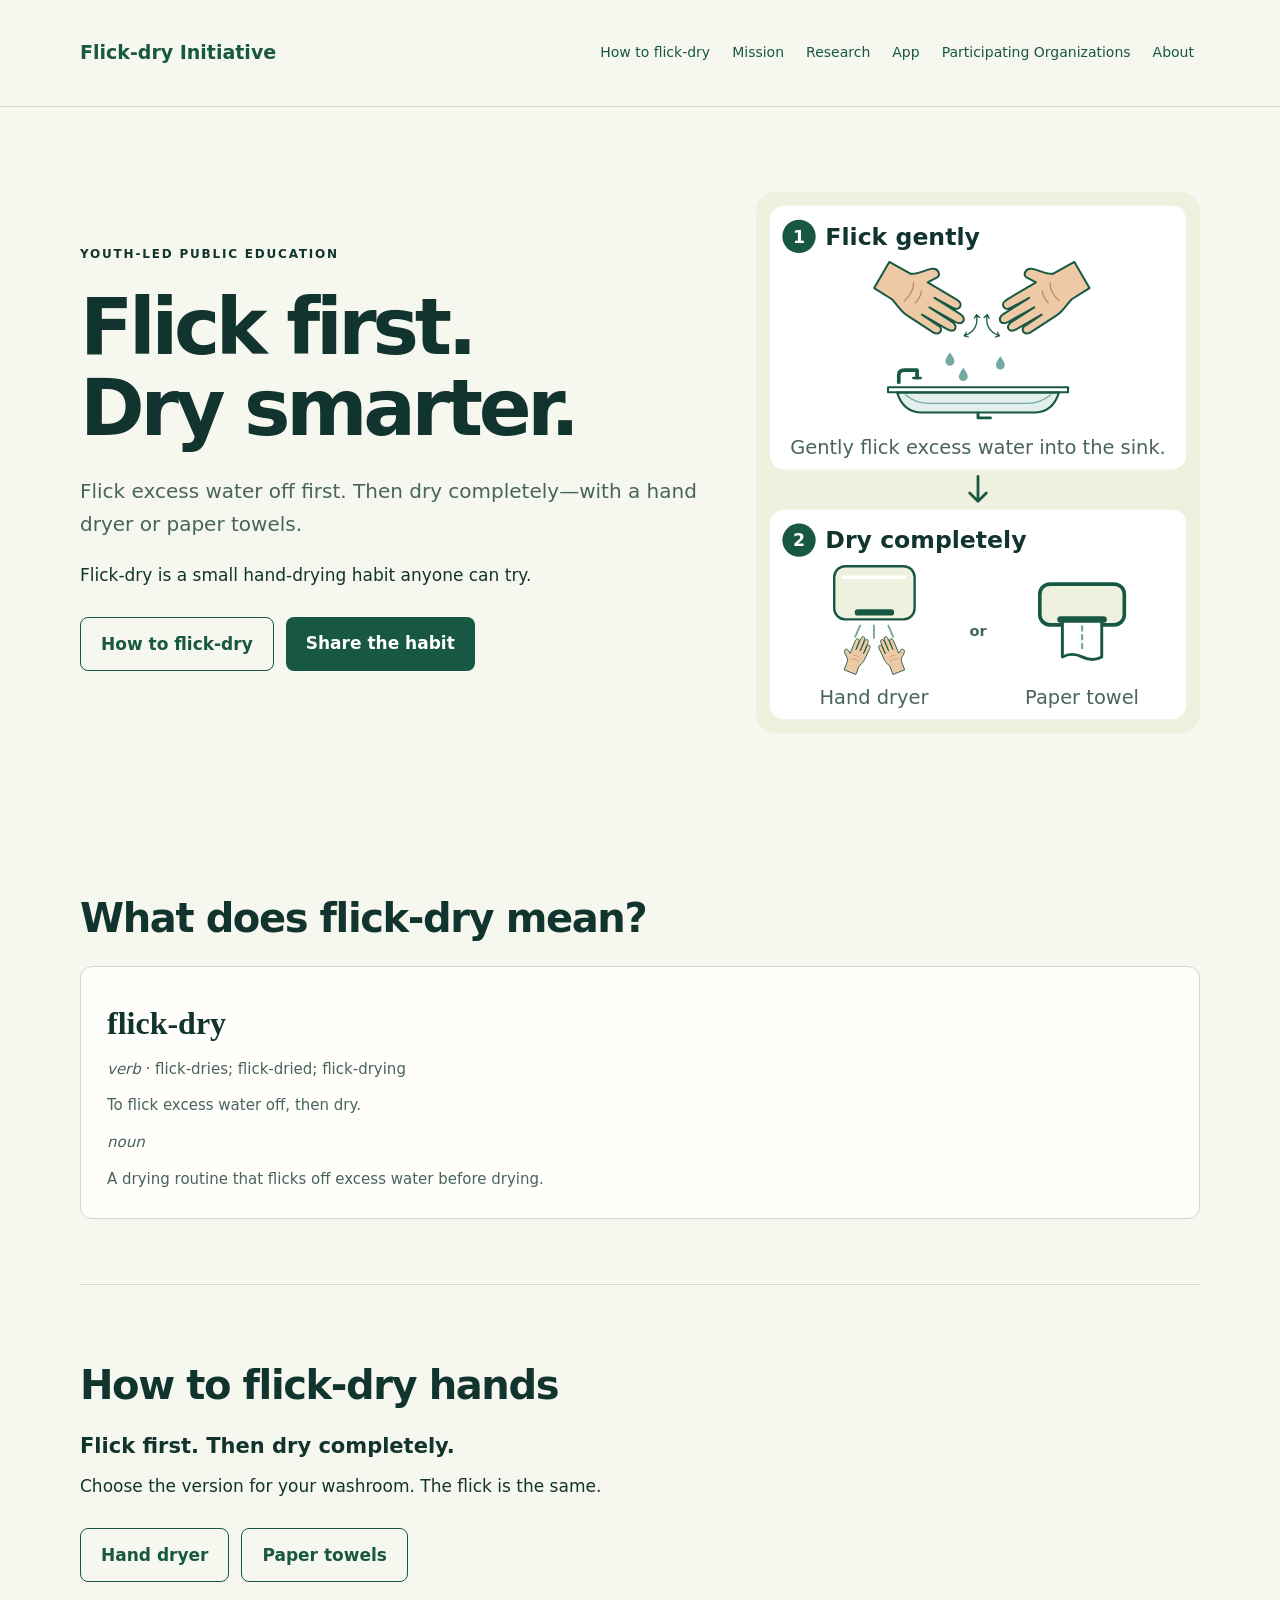
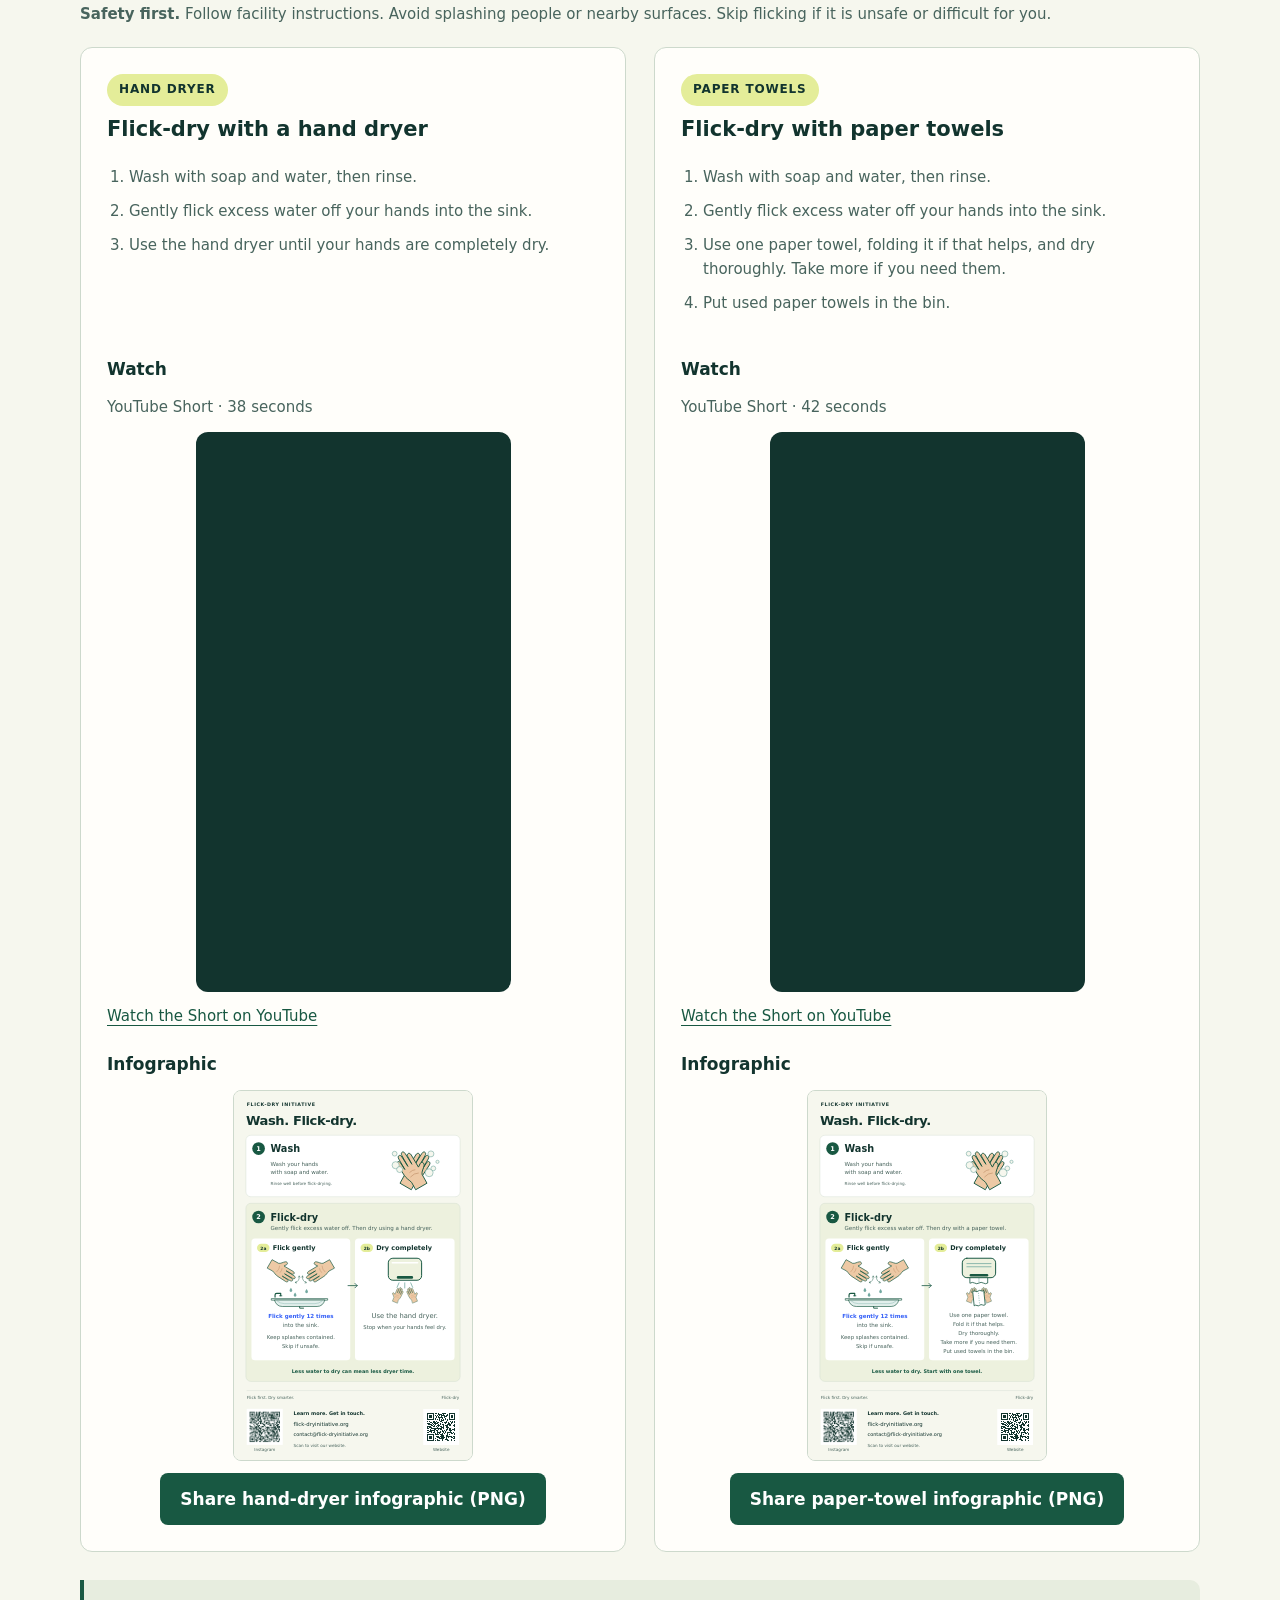
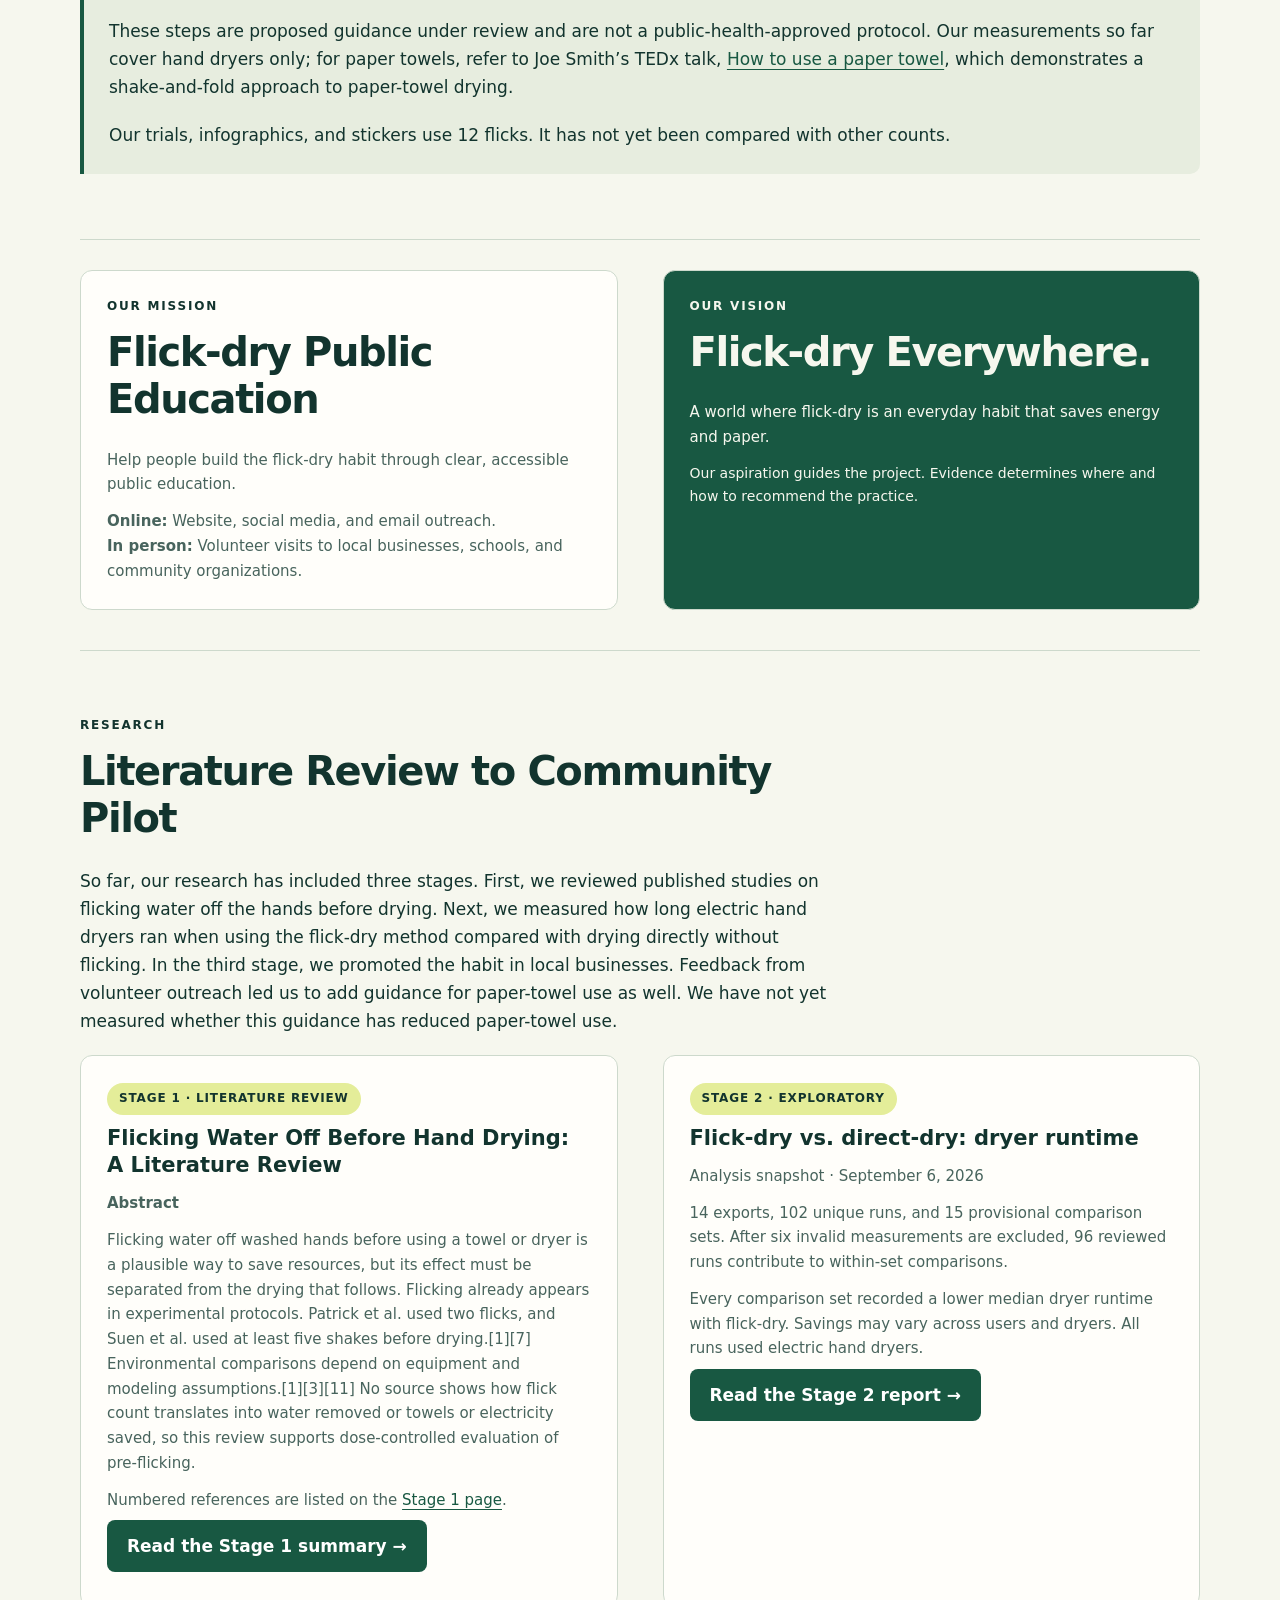
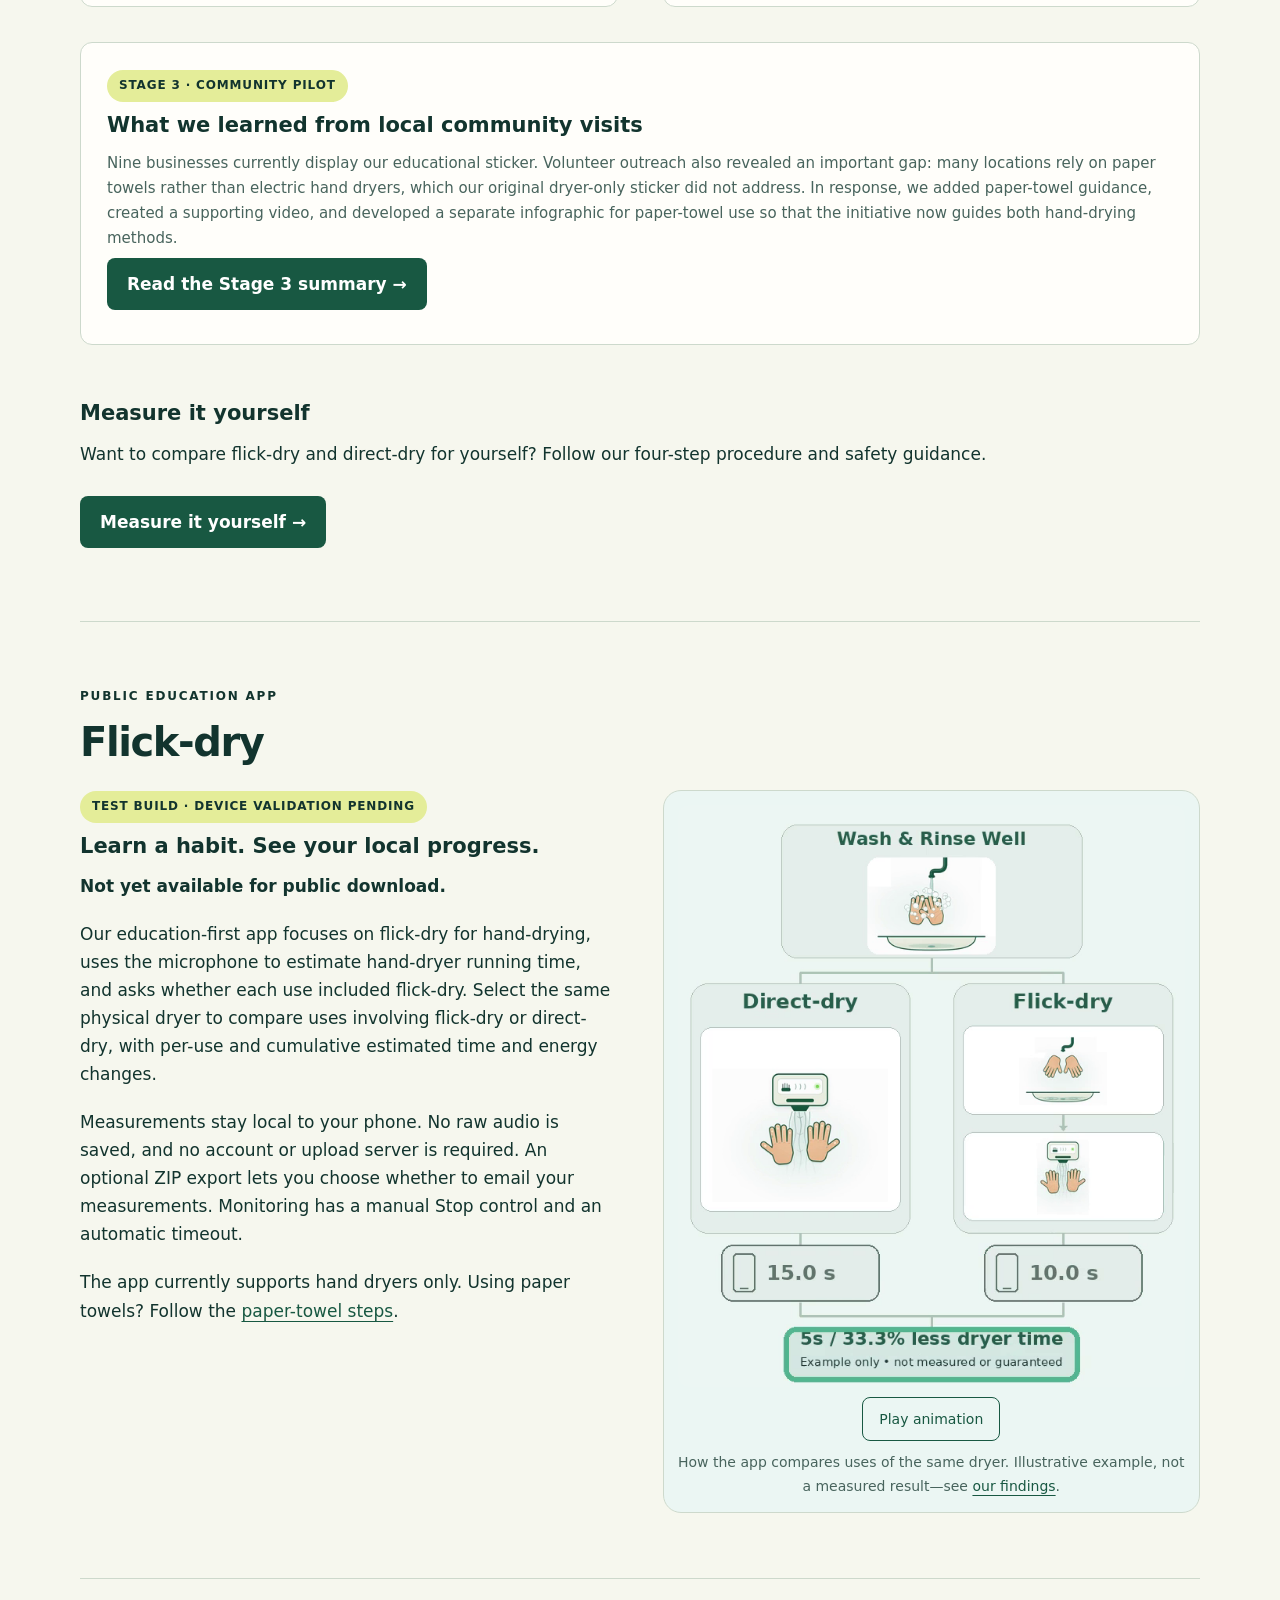
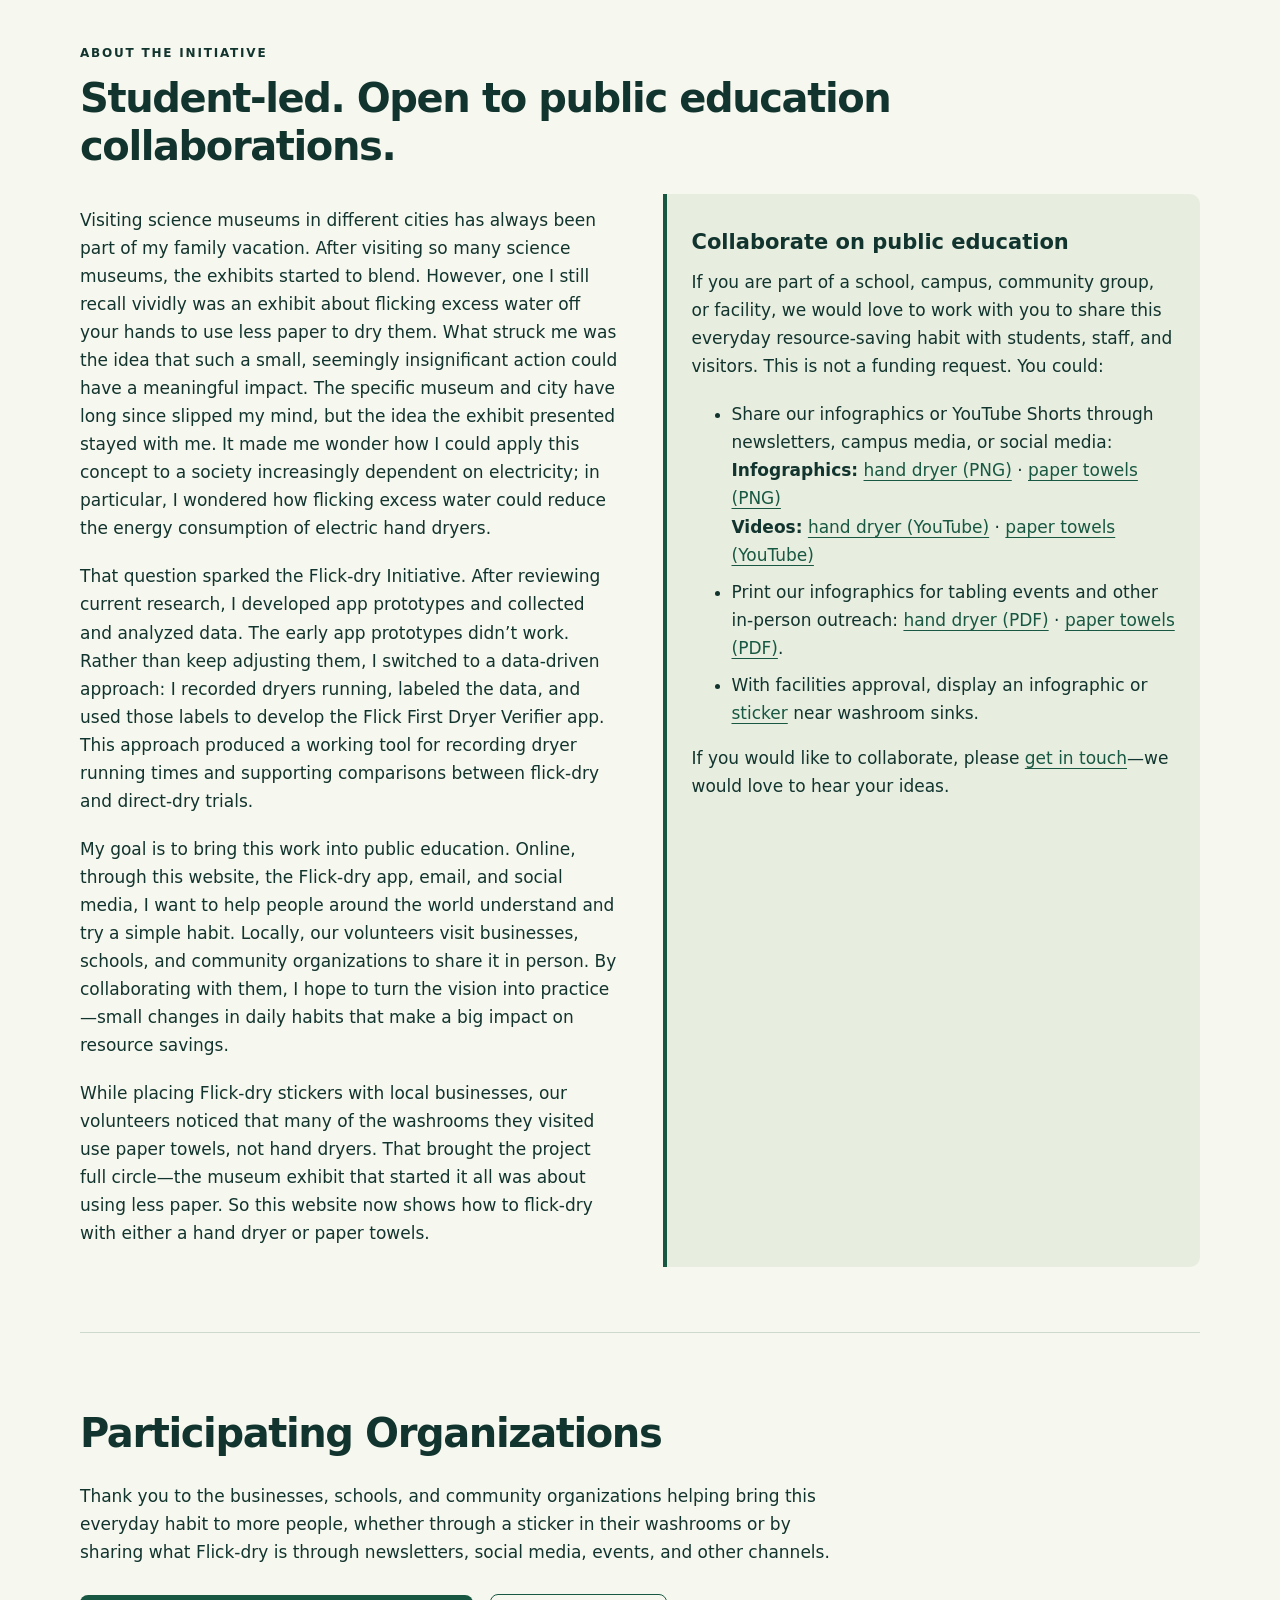
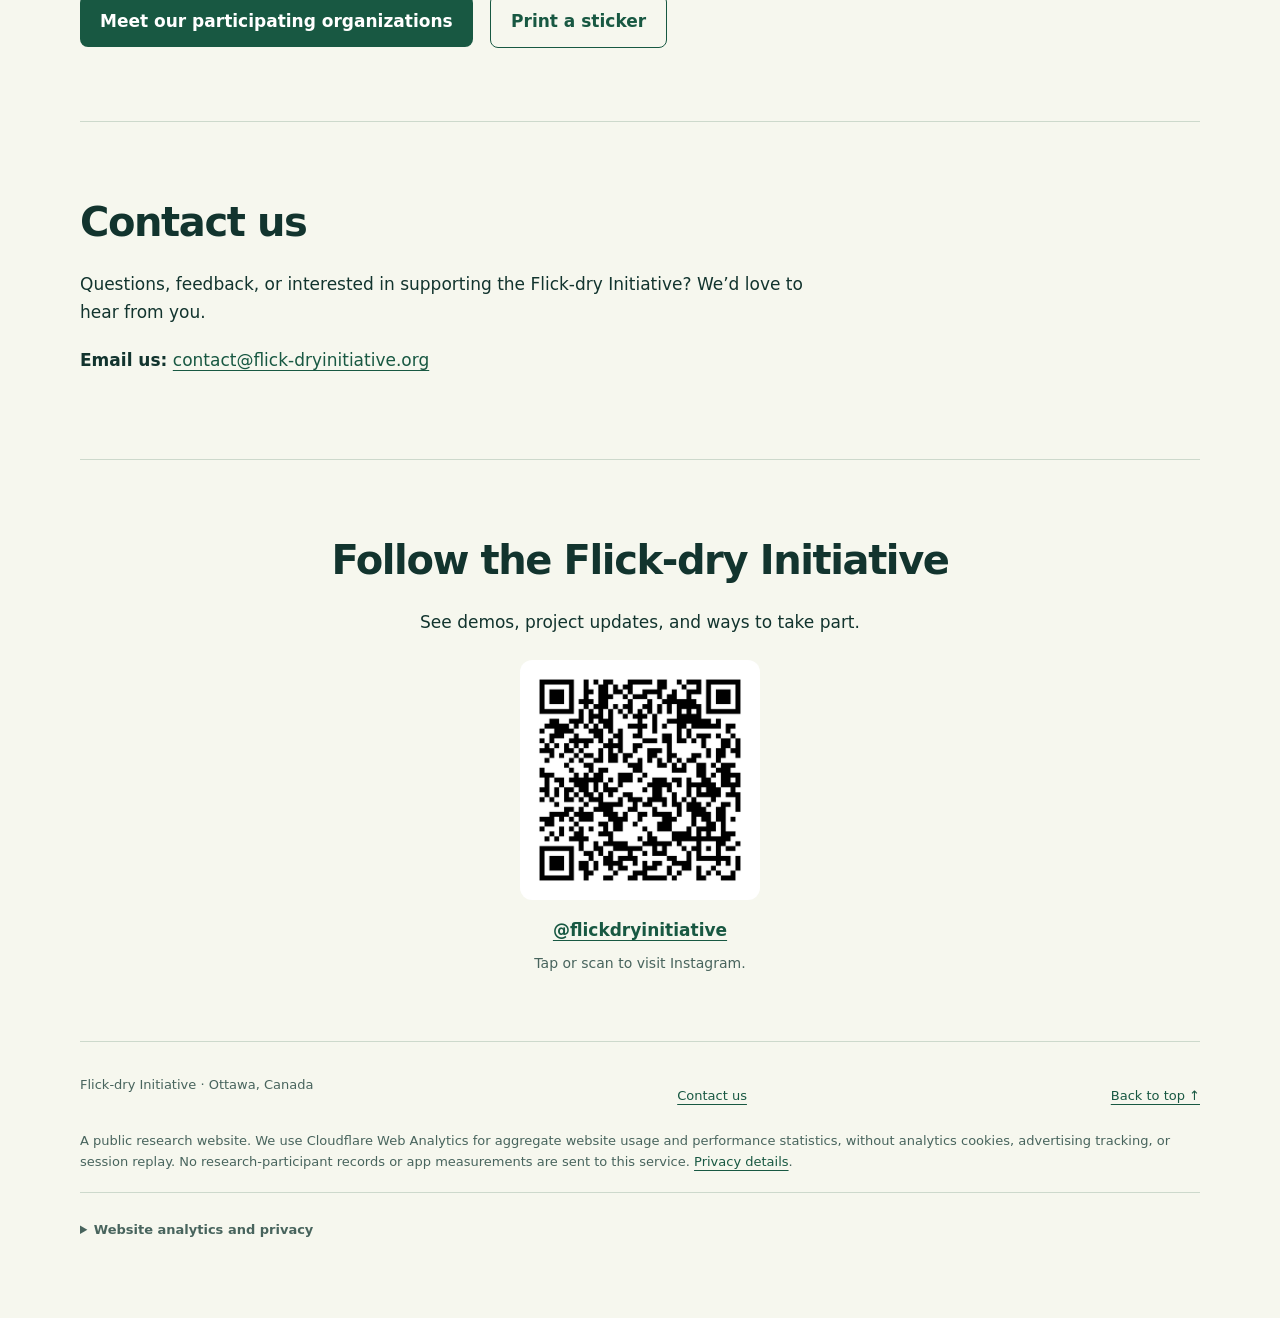
==== commit 6ba5f410: "Flick-dry Initiative website Co-Authored-By: Claude Opus 5.5 <noreply@anthropic.com>" ====
--- a/index.html
+++ b/index.html
@@ -9,9 +9,6 @@
   <meta name="referrer" content="strict-origin-when-cross-origin">
   <title>Flick-dry Initiative — Flick first. Dry smarter.</title>
   <link rel="canonical" href="https://flick-dryinitiative.org/">
-  <link rel="icon" href="assets/images/logo.svg" type="image/svg+xml">
-  <link rel="icon" href="assets/images/favicon-32.png" type="image/png" sizes="32x32">
-  <link rel="apple-touch-icon" href="assets/images/apple-touch-icon.png">
   <meta property="og:type" content="website">
   <meta property="og:site_name" content="Flick-dry Initiative">
   <meta property="og:locale" content="en_CA">
@@ -41,7 +38,6 @@
       "@id": "https://flick-dryinitiative.org/#organization",
       "name": "Flick-dry Initiative",
       "url": "https://flick-dryinitiative.org/",
-      "logo": "https://flick-dryinitiative.org/assets/images/logo-512.png",
       "slogan": "Flick first. Dry smarter.",
       "email": "contact@flick-dryinitiative.org",
       "location": {
@@ -160,11 +156,6 @@
       font-size: 19px
     }
 
-    .brand img {
-      margin-right: 10px;
-      border-radius: 8px
-    }
-
     nav {
       display: flex;
       flex-wrap: wrap;
@@ -746,7 +737,7 @@
 <body>
   <a class="skip" href="#main">Skip to content</a>
   <header>
-    <div class="wrap bar"><a class="brand" href="#"><img src="assets/images/logo.svg" width="36" height="36" alt="">Flick-dry Initiative</a>
+    <div class="wrap bar"><a class="brand" href="#">Flick-dry Initiative</a>
       <nav aria-label="Main navigation"><a href="#how-to-flick-dry">How to
           flick-dry</a><a href="#mission-vision">Mission</a><a href="#research">Research</a><a href="#app">App</a>
         <a href="community/">Participating Organizations</a>
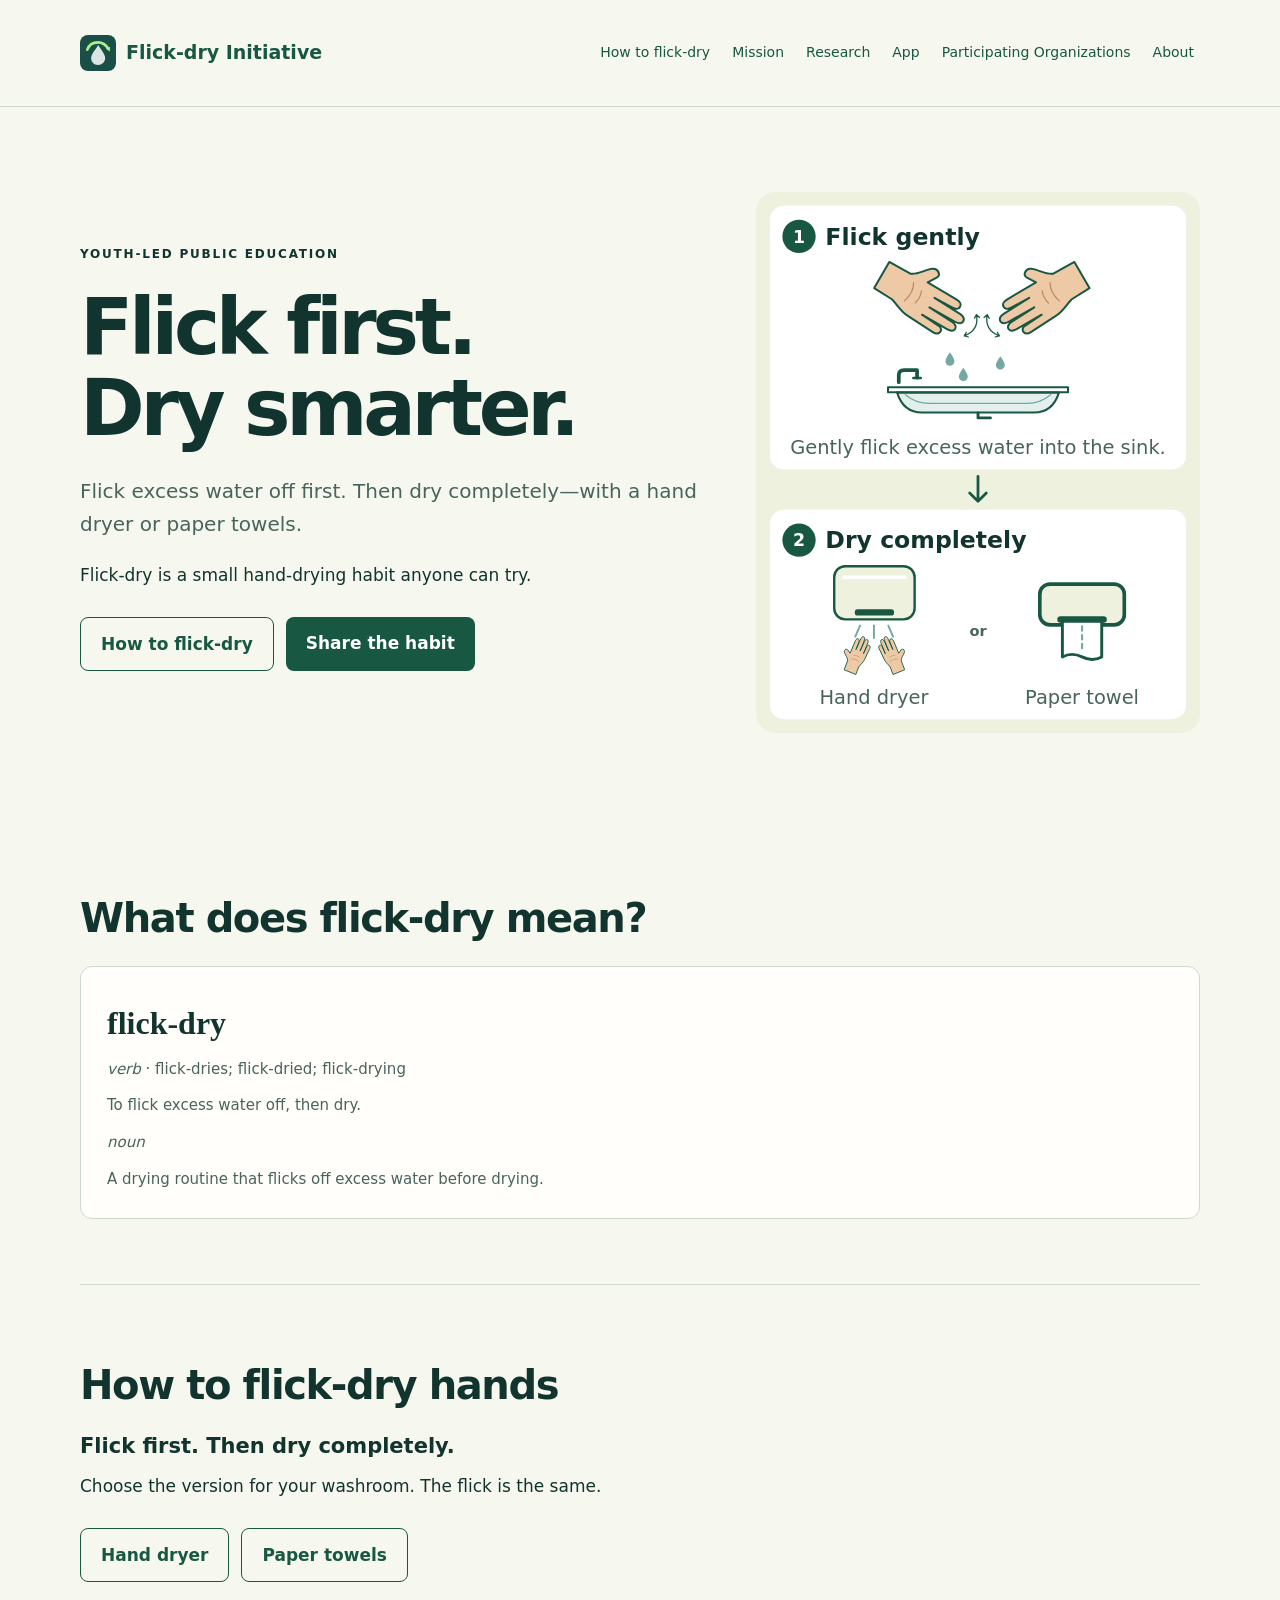
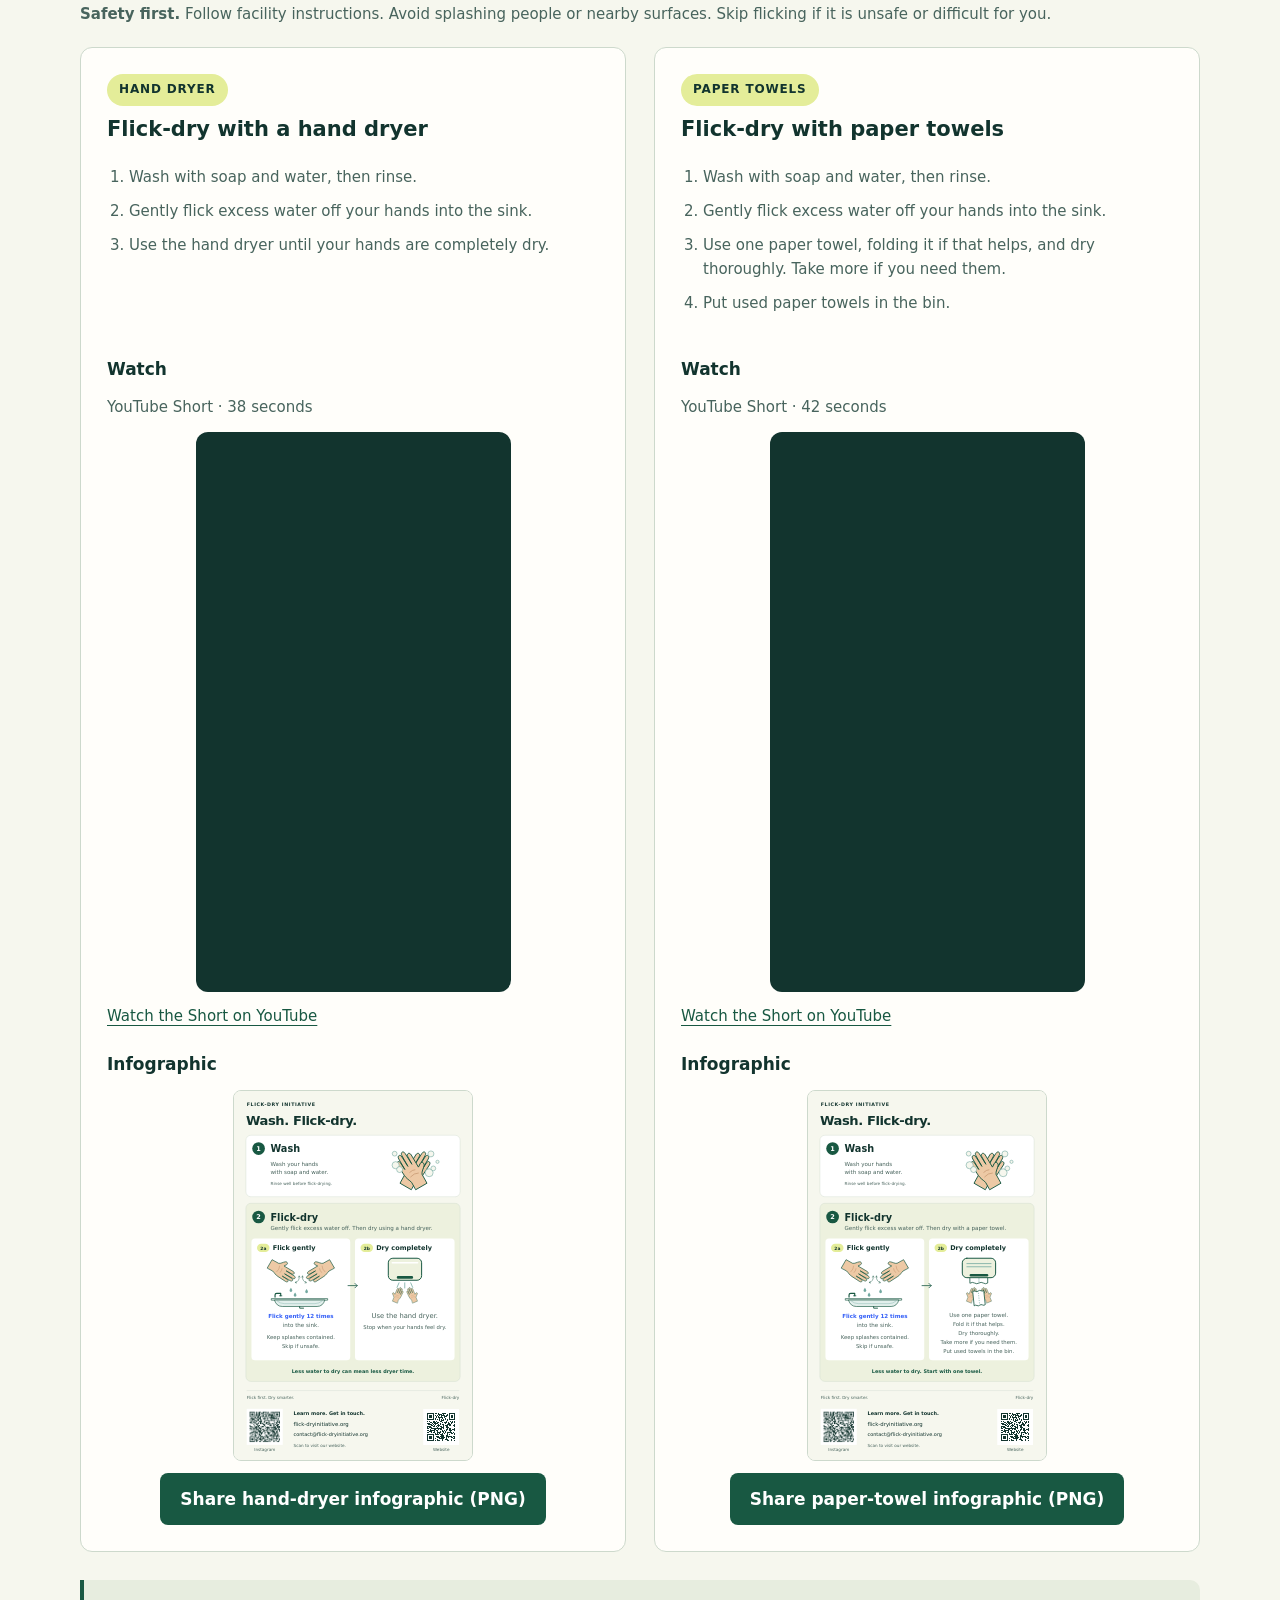
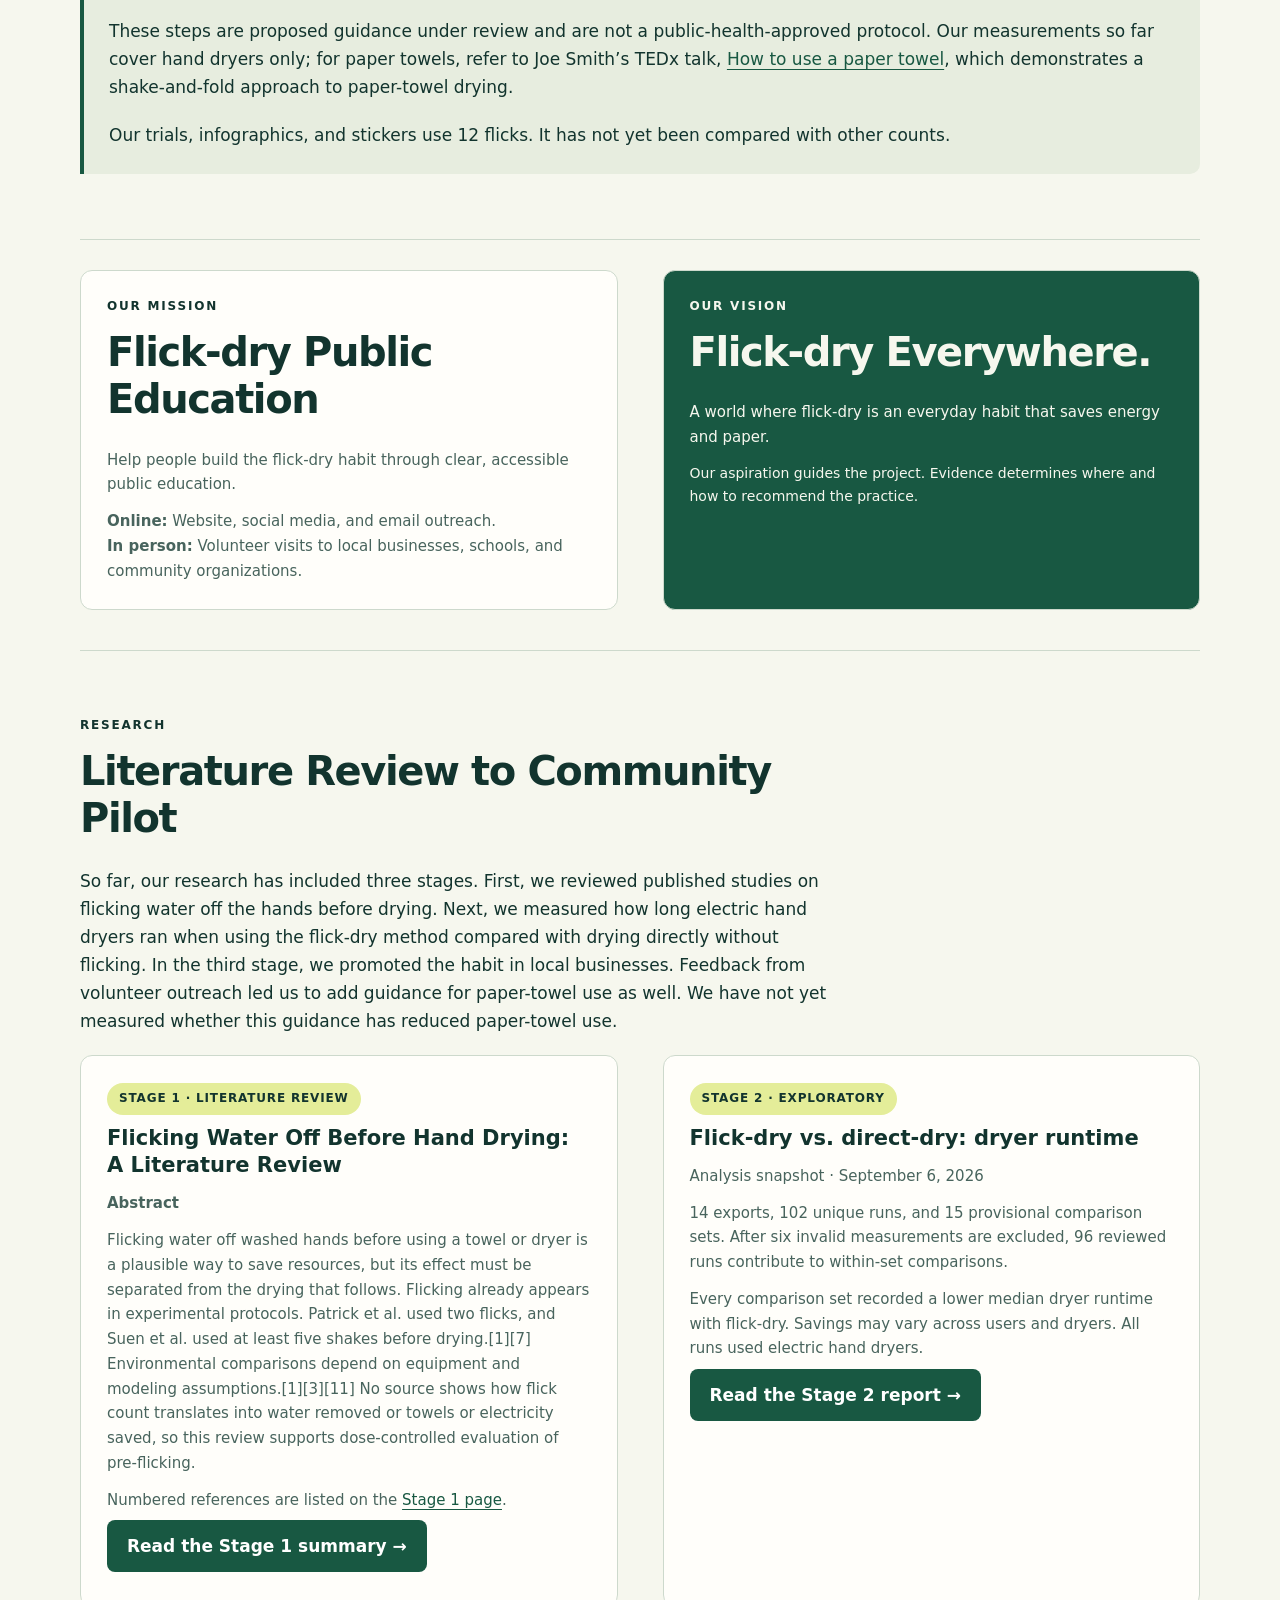
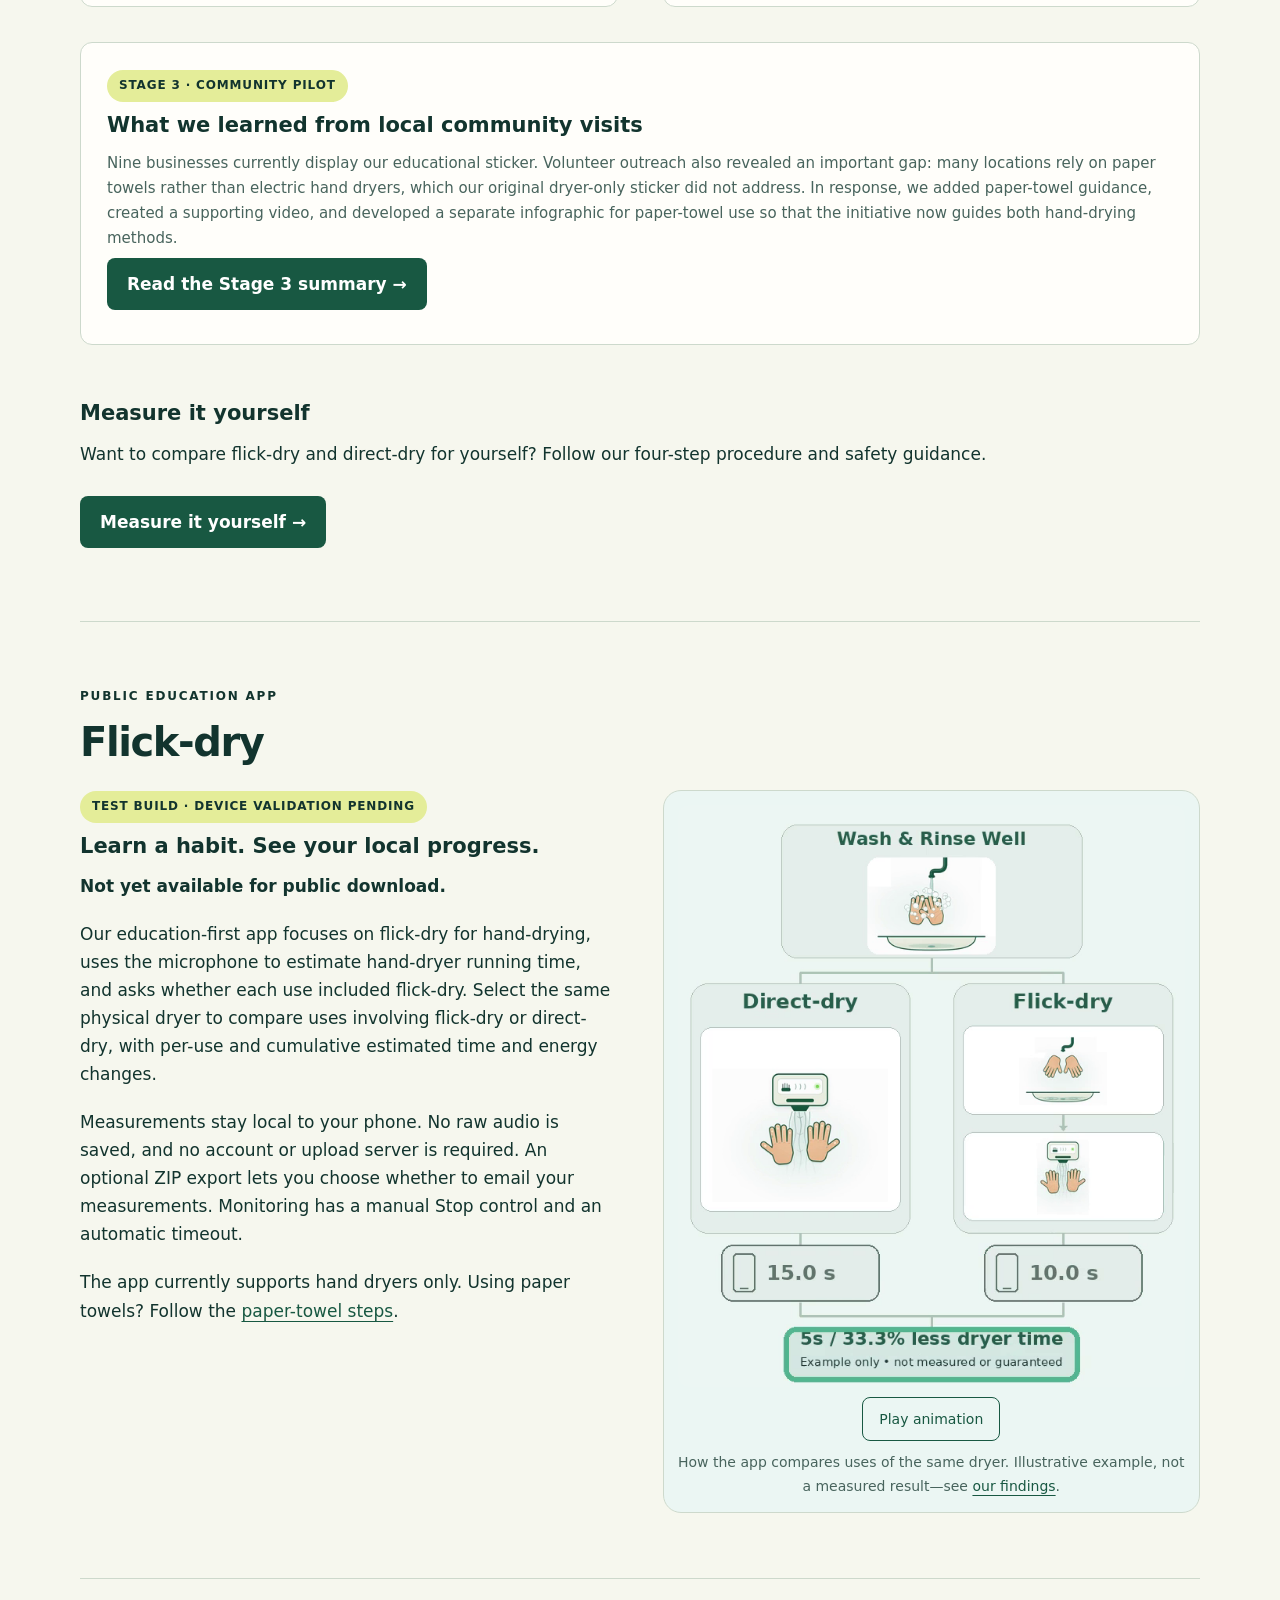
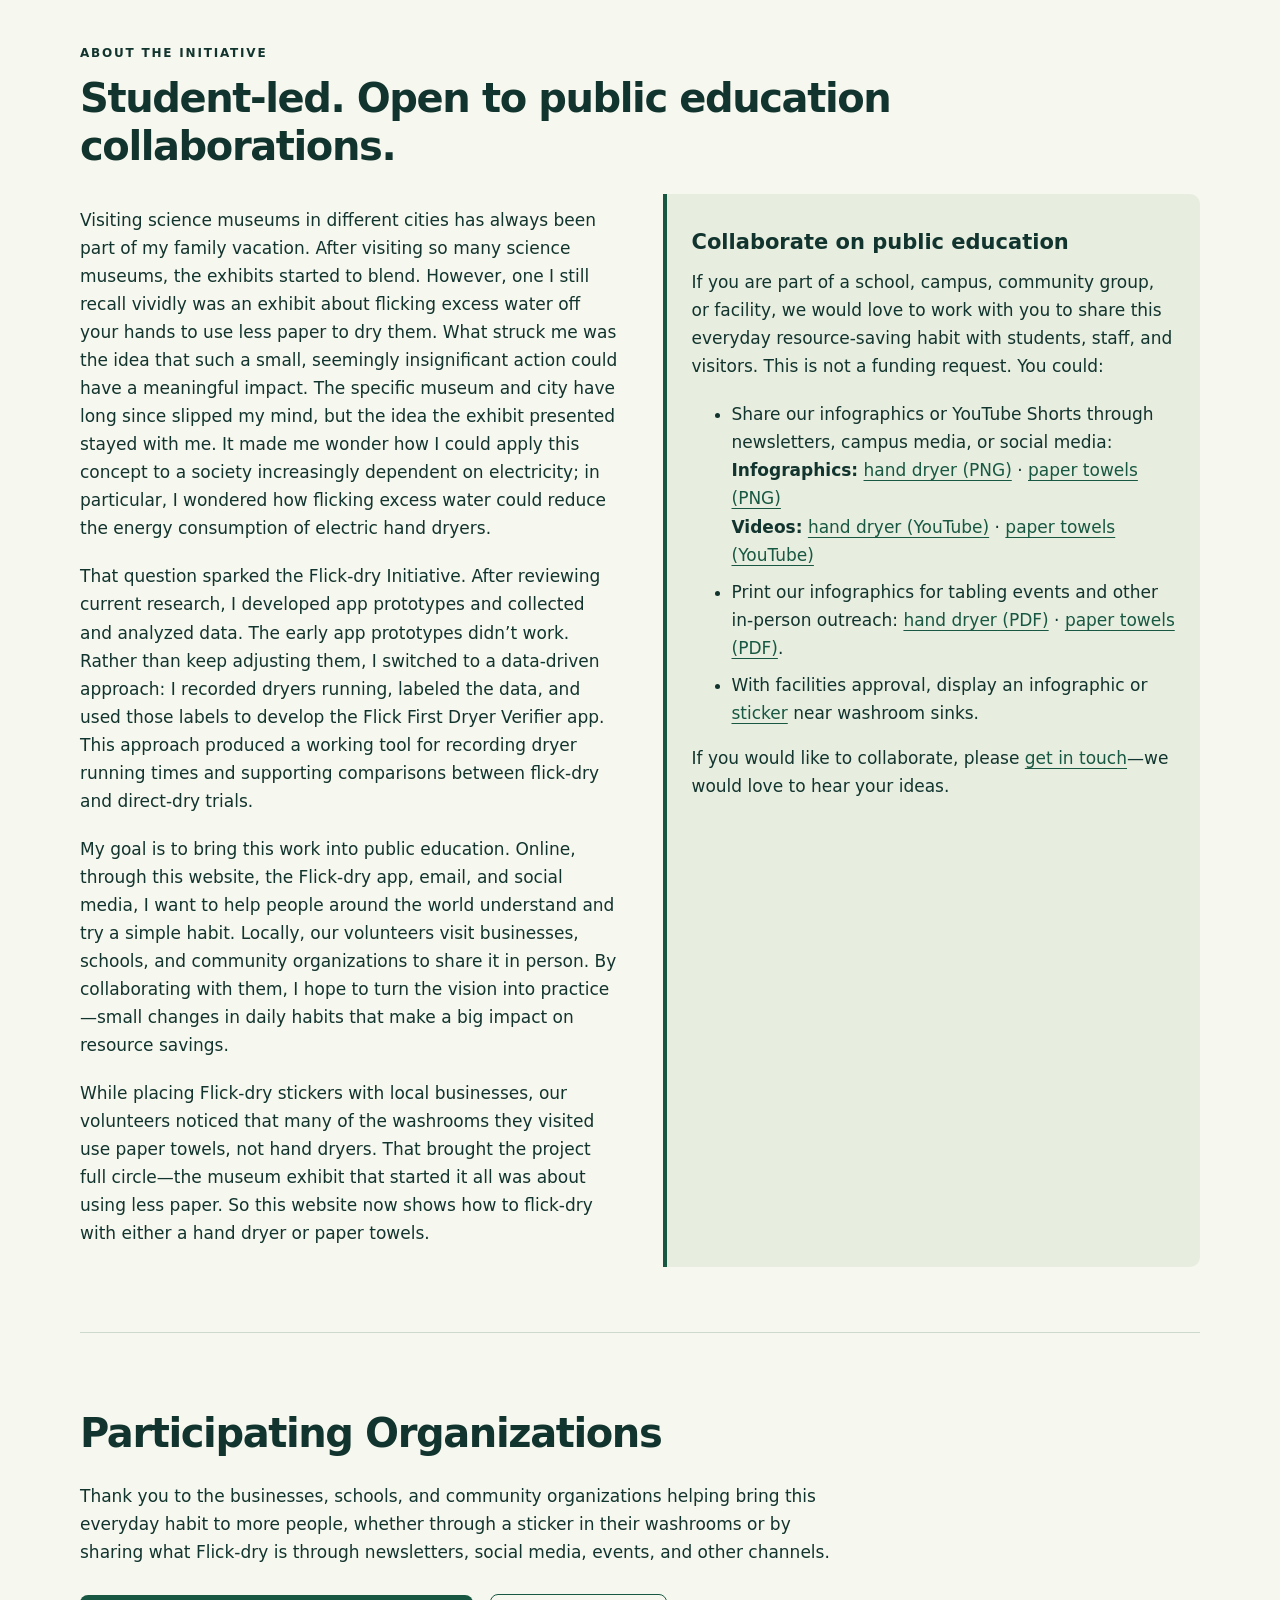
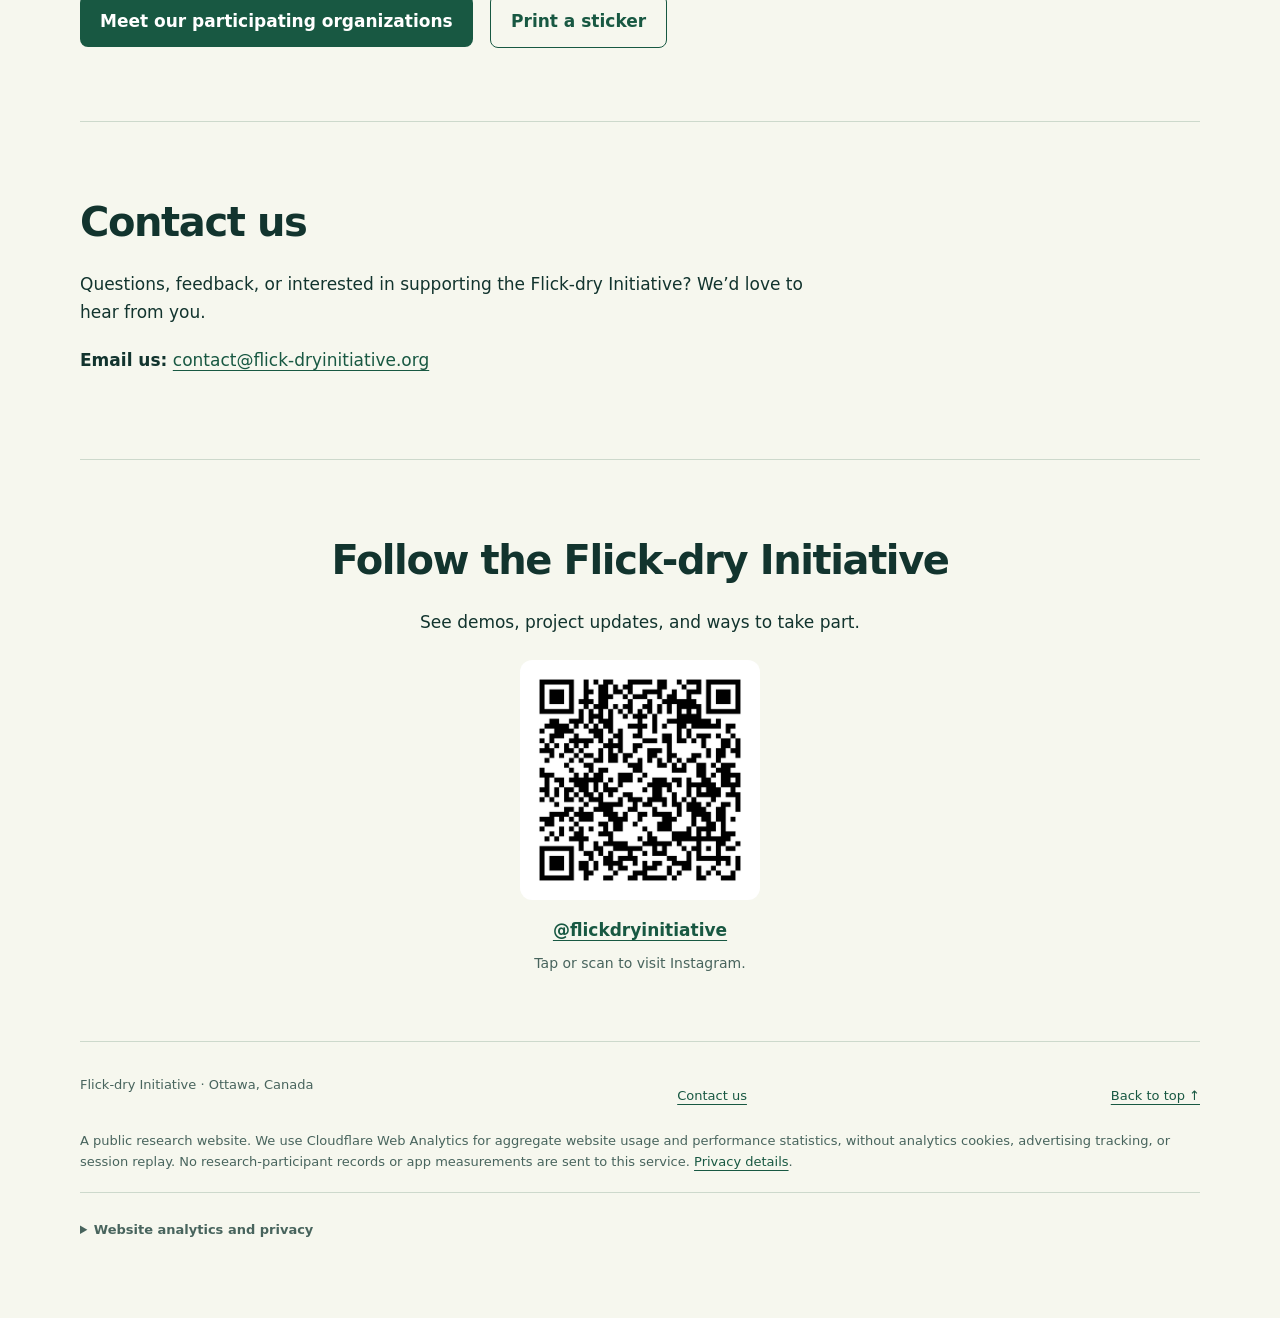
==== commit 16445502: "Flick-dry Initiative website Co-Authored-By: Claude Sonnet 5.5 <noreply@anthropic.com>" ====
--- a/index.html
+++ b/index.html
@@ -9,6 +9,9 @@
   <meta name="referrer" content="strict-origin-when-cross-origin">
   <title>Flick-dry Initiative — Flick first. Dry smarter.</title>
   <link rel="canonical" href="https://flick-dryinitiative.org/">
+  <link rel="icon" href="assets/images/logo-v5.svg" type="image/svg+xml">
+  <link rel="icon" href="assets/images/favicon-32-v5.png" type="image/png" sizes="32x32">
+  <link rel="apple-touch-icon" href="assets/images/apple-touch-icon-v5.png">
   <meta property="og:type" content="website">
   <meta property="og:site_name" content="Flick-dry Initiative">
   <meta property="og:locale" content="en_CA">
@@ -16,7 +19,7 @@
   <meta property="og:description"
     content="Flick first, then dry completely—with a hand dryer or paper towels. Youth-led public education from Ottawa, with research measuring hand-dryer runtime and energy savings.">
   <meta property="og:url" content="https://flick-dryinitiative.org/">
-  <meta property="og:image" content="https://flick-dryinitiative.org/assets/images/share-card.png">
+  <meta property="og:image" content="https://flick-dryinitiative.org/assets/images/share-card-v5.png">
   <meta property="og:image:type" content="image/png">
   <meta property="og:image:width" content="1200">
   <meta property="og:image:height" content="630">
@@ -26,7 +29,7 @@
   <meta name="twitter:title" content="Flick-dry Initiative — Flick first. Dry smarter.">
   <meta name="twitter:description"
     content="Flick first, then dry completely—with a hand dryer or paper towels. Youth-led public education from Ottawa, with research measuring hand-dryer runtime and energy savings.">
-  <meta name="twitter:image" content="https://flick-dryinitiative.org/assets/images/share-card.png">
+  <meta name="twitter:image" content="https://flick-dryinitiative.org/assets/images/share-card-v5.png">
   <meta name="twitter:image:alt"
     content="Flick-dry Initiative — Flick first. Dry smarter. Hands flicking water into a sink, then drying with a hand dryer or a paper towel.">
   <script type="application/ld+json">
@@ -38,6 +41,7 @@
       "@id": "https://flick-dryinitiative.org/#organization",
       "name": "Flick-dry Initiative",
       "url": "https://flick-dryinitiative.org/",
+      "logo": "https://flick-dryinitiative.org/assets/images/logo-512-v5.png",
       "slogan": "Flick first. Dry smarter.",
       "email": "contact@flick-dryinitiative.org",
       "location": {
@@ -156,6 +160,11 @@
       font-size: 19px
     }
 
+    .brand img {
+      margin-right: 10px;
+      border-radius: 8px
+    }
+
     nav {
       display: flex;
       flex-wrap: wrap;
@@ -737,7 +746,7 @@
 <body>
   <a class="skip" href="#main">Skip to content</a>
   <header>
-    <div class="wrap bar"><a class="brand" href="#">Flick-dry Initiative</a>
+    <div class="wrap bar"><a class="brand" href="#"><img src="assets/images/logo-v5.svg" width="36" height="36" alt="">Flick-dry Initiative</a>
       <nav aria-label="Main navigation"><a href="#how-to-flick-dry">How to
           flick-dry</a><a href="#mission-vision">Mission</a><a href="#research">Research</a><a href="#app">App</a>
         <a href="community/">Participating Organizations</a>
@@ -758,7 +767,7 @@
         </div>
       </div>
       <figure class="visual steps">
-        <img src="assets/images/flick-then-dry.svg" width="640" height="780" decoding="async"
+        <img src="assets/images/flick-then-dry-v5.svg" width="640" height="780" decoding="async"
           alt="Step 1: gently flick excess water into the sink. Step 2: dry completely with a hand dryer or a paper towel.">
       </figure>
     </div>
@@ -803,12 +812,12 @@
             <p class="how-format"><a href="https://youtube.com/shorts/KuhwQ-MNEbQ" target="_blank"
                 rel="noopener noreferrer">Watch the Short on YouTube</a></p>
             <h4 id="infographic">Infographic</h4>
-            <a class="pathway-infographic" href="assets/images/wash-flick-dry-hand-dryer.svg">
-              <img src="assets/images/wash-flick-dry-hand-dryer.svg" width="1200" height="1860" loading="lazy"
+            <a class="pathway-infographic" href="assets/images/wash-flick-dry-hand-dryer-v5.svg">
+              <img src="assets/images/wash-flick-dry-hand-dryer-v5.svg" width="1200" height="1860" loading="lazy"
                 decoding="async"
                 alt="Hand-dryer infographic: wash with soap and water, gently flick excess water off into the sink (skip if unsafe), then use the hand dryer until your hands feel dry. Footer includes website and Instagram QR codes. Opens full-size.">
             </a>
-            <a class="button" href="assets/images/wash-flick-dry-hand-dryer.png"
+            <a class="button" href="assets/images/wash-flick-dry-hand-dryer-v5.png"
               download="wash-flick-dry-hand-dryer.png">Share hand-dryer infographic (PNG)</a>
           </div>
         </article>
@@ -833,12 +842,12 @@
             <p class="how-format"><a href="https://youtube.com/shorts/HedoPrI0a1o" target="_blank"
                 rel="noopener noreferrer">Watch the Short on YouTube</a></p>
             <h4>Infographic</h4>
-            <a class="pathway-infographic" href="assets/images/wash-flick-dry-paper-towels.svg">
-              <img src="assets/images/wash-flick-dry-paper-towels.svg" width="1200" height="1860" loading="lazy"
+            <a class="pathway-infographic" href="assets/images/wash-flick-dry-paper-towels-v5.svg">
+              <img src="assets/images/wash-flick-dry-paper-towels-v5.svg" width="1200" height="1860" loading="lazy"
                 decoding="async"
                 alt="Paper-towel infographic: wash with soap and water, gently flick excess water off into the sink (skip if unsafe), then use one paper towel, folding it if that helps, and dry thoroughly. Take more if you need them, and put used towels in the bin. Footer includes website and Instagram QR codes. Opens full-size.">
             </a>
-            <a class="button" href="assets/images/wash-flick-dry-paper-towels.png"
+            <a class="button" href="assets/images/wash-flick-dry-paper-towels-v5.png"
               download="wash-flick-dry-paper-towels.png">Share paper-towel infographic (PNG)</a>
           </div>
         </article>
@@ -946,7 +955,7 @@
         </div>
         <figure class="visual comparison" id="dryer-comparison">
           <video id="comparison-video" width="648" height="744" muted loop playsinline preload="metadata"
-            poster="assets/images/dryer-runtime-comparison.png" aria-label="Animated dryer running time comparison"
+            poster="assets/images/dryer-runtime-comparison-v5.png" aria-label="Animated dryer running time comparison"
             aria-describedby="comparison-description">
             <source src="assets/videos/dryer-runtime-comparison.mp4" type="video/mp4">
             Your browser does not support this animation. The example compares 15 seconds of direct-drying with
@@ -1007,9 +1016,9 @@
           <ul>
             <li>Share our infographics or YouTube Shorts through newsletters, campus media, or social media:<br>
               <strong>Infographics:</strong>
-              <a href="assets/images/wash-flick-dry-hand-dryer.png" download="wash-flick-dry-hand-dryer.png">hand dryer
+              <a href="assets/images/wash-flick-dry-hand-dryer-v5.png" download="wash-flick-dry-hand-dryer.png">hand dryer
                 (PNG)</a> ·
-              <a href="assets/images/wash-flick-dry-paper-towels.png" download="wash-flick-dry-paper-towels.png">paper
+              <a href="assets/images/wash-flick-dry-paper-towels-v5.png" download="wash-flick-dry-paper-towels.png">paper
                 towels (PNG)</a><br>
               <strong>Videos:</strong>
               <a href="https://youtube.com/shorts/KuhwQ-MNEbQ" target="_blank" rel="noopener noreferrer">hand dryer
@@ -1018,9 +1027,9 @@
                 (YouTube)</a>
             </li>
             <li>Print our infographics for tabling events and other in-person outreach:
-              <a href="assets/images/wash-flick-dry-hand-dryer.pdf" download="wash-flick-dry-hand-dryer.pdf">hand dryer
+              <a href="assets/images/wash-flick-dry-hand-dryer-v5.pdf" download="wash-flick-dry-hand-dryer.pdf">hand dryer
                 (PDF)</a> ·
-              <a href="assets/images/wash-flick-dry-paper-towels.pdf" download="wash-flick-dry-paper-towels.pdf">paper
+              <a href="assets/images/wash-flick-dry-paper-towels-v5.pdf" download="wash-flick-dry-paper-towels.pdf">paper
                 towels (PDF)</a>.
             </li>
             <li>With facilities approval, display an infographic or <a href="sticker/">sticker</a> near washroom
@@ -1055,7 +1064,7 @@
       <p>See demos, project updates, and ways to take part.</p>
       <a class="instagram-qr" href="https://www.instagram.com/flickdryinitiative/" target="_blank"
         rel="noopener noreferrer">
-        <img src="assets/images/instagram-qr.png" width="600" height="600" loading="lazy"
+        <img src="assets/images/instagram-qr-v5.png" width="600" height="600" loading="lazy"
           alt="Visit @flickdryinitiative on Instagram (opens in a new tab)">
       </a>
       <a class="instagram-handle" href="https://www.instagram.com/flickdryinitiative/" target="_blank"
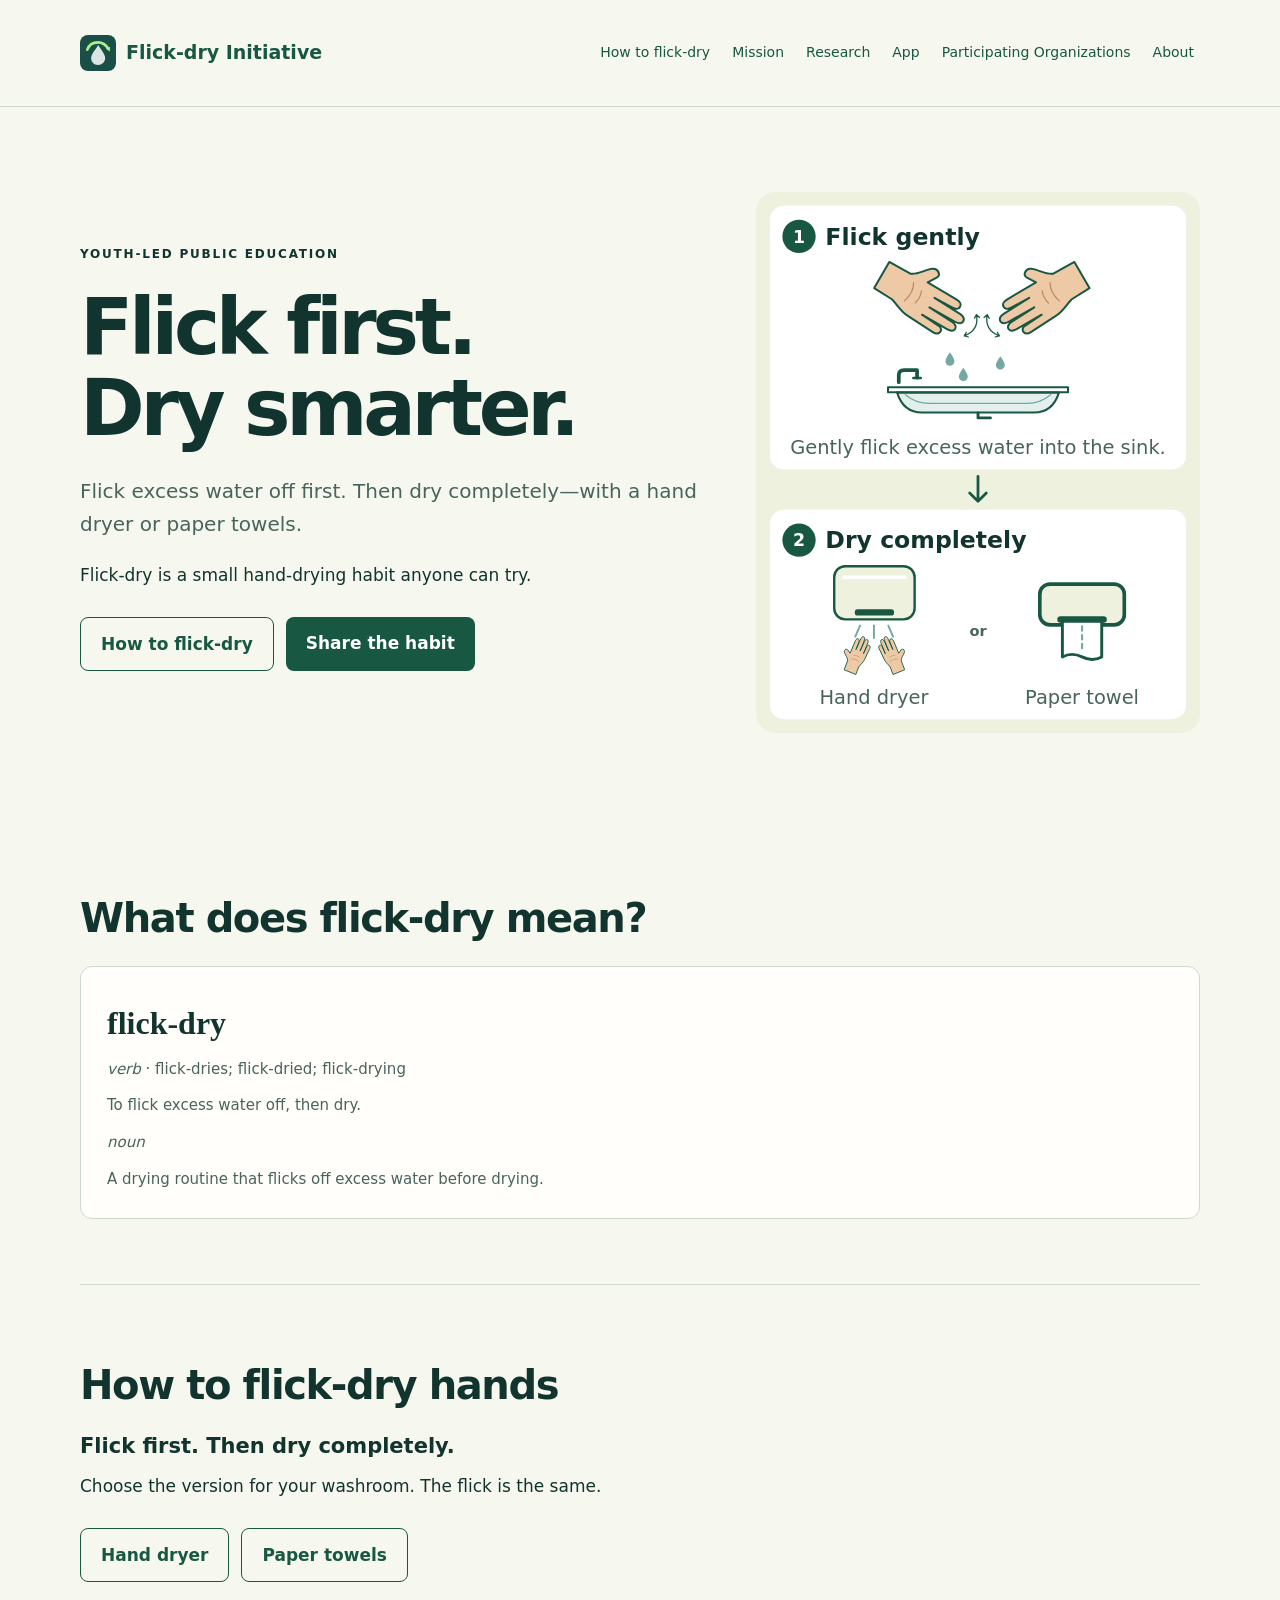
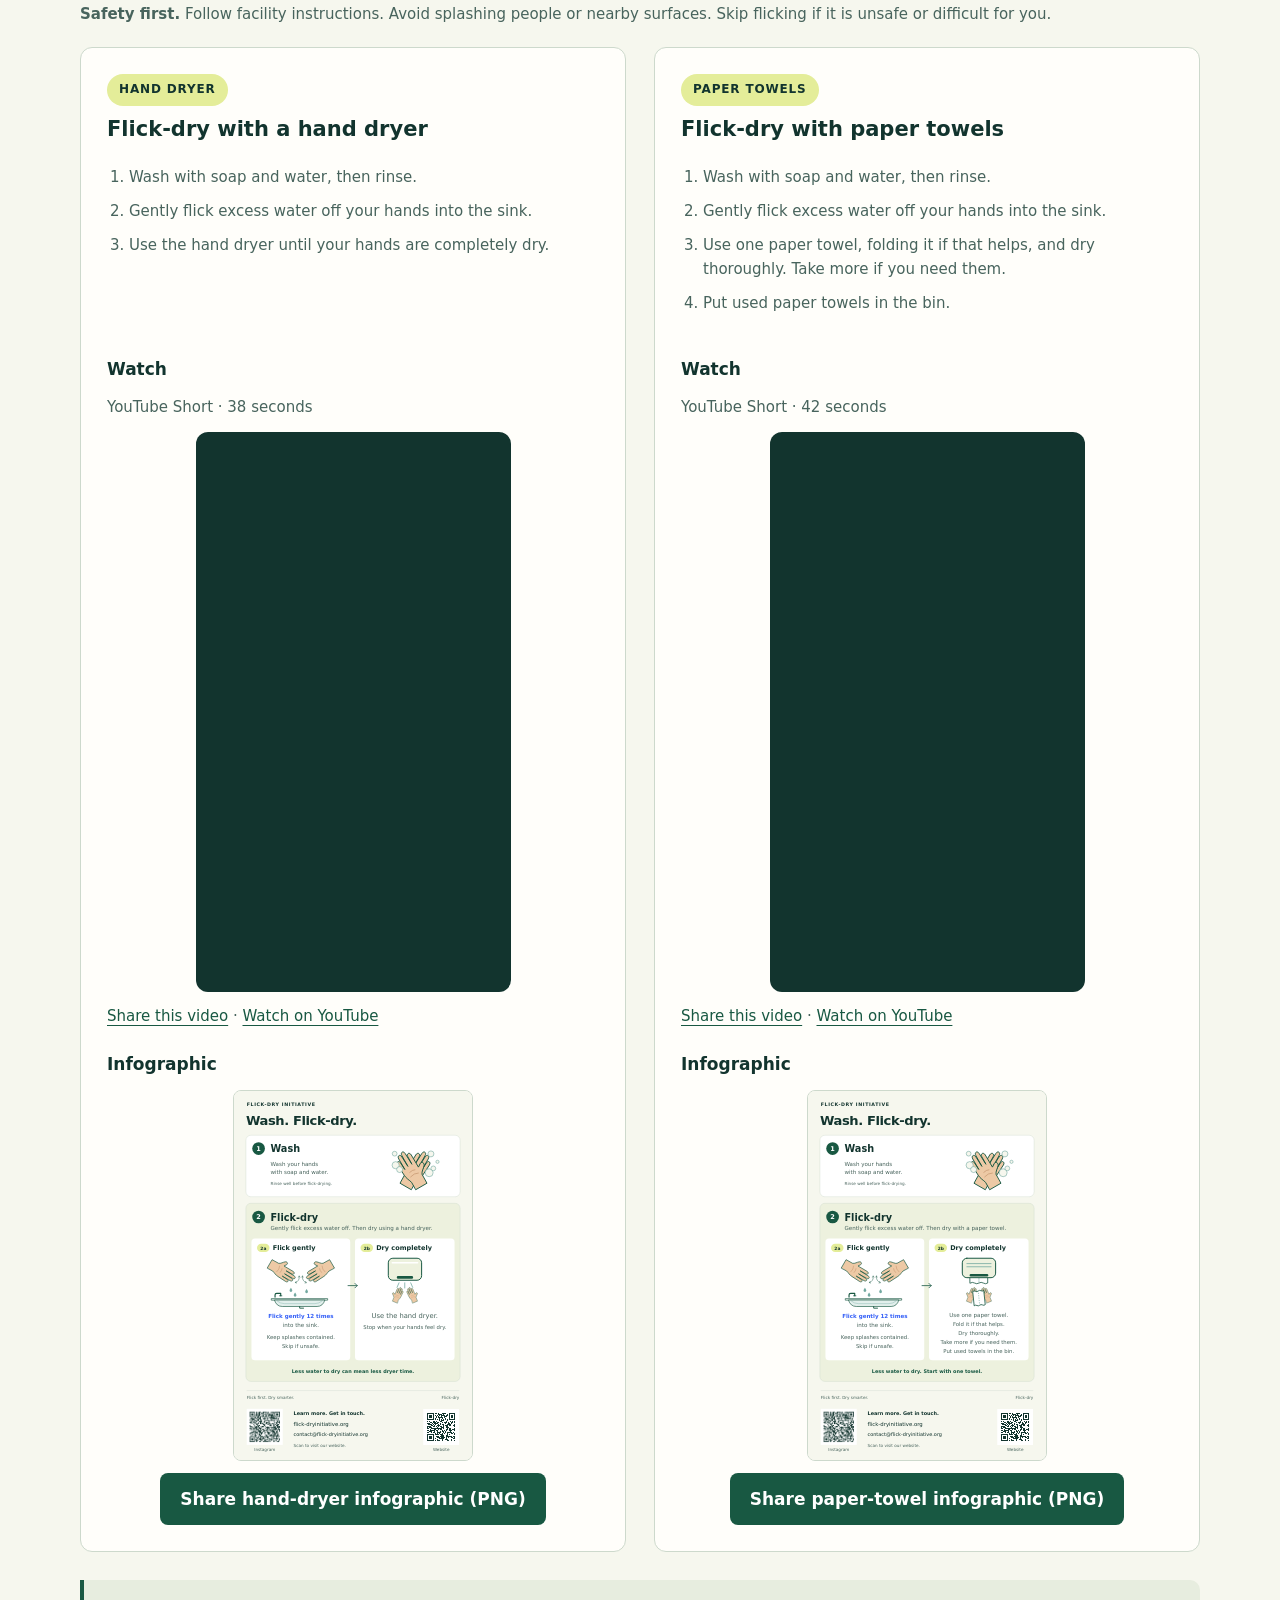
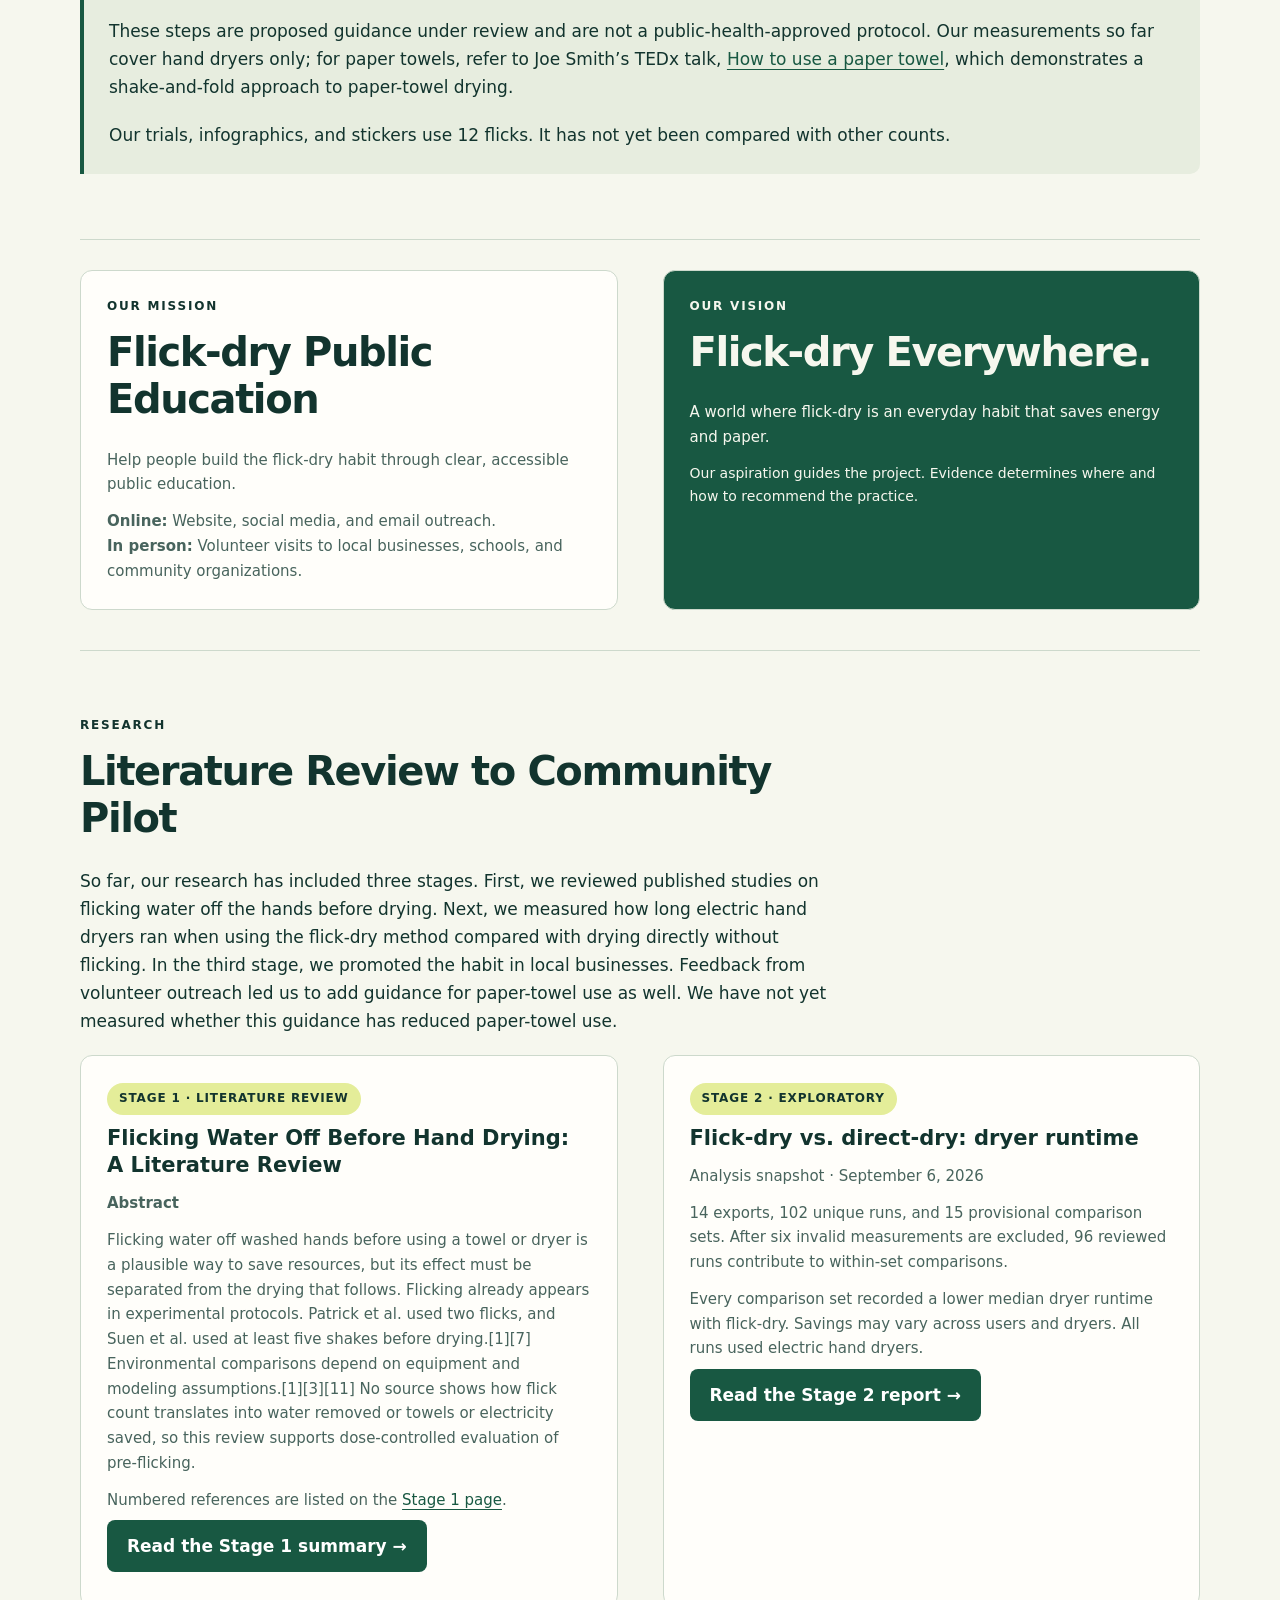
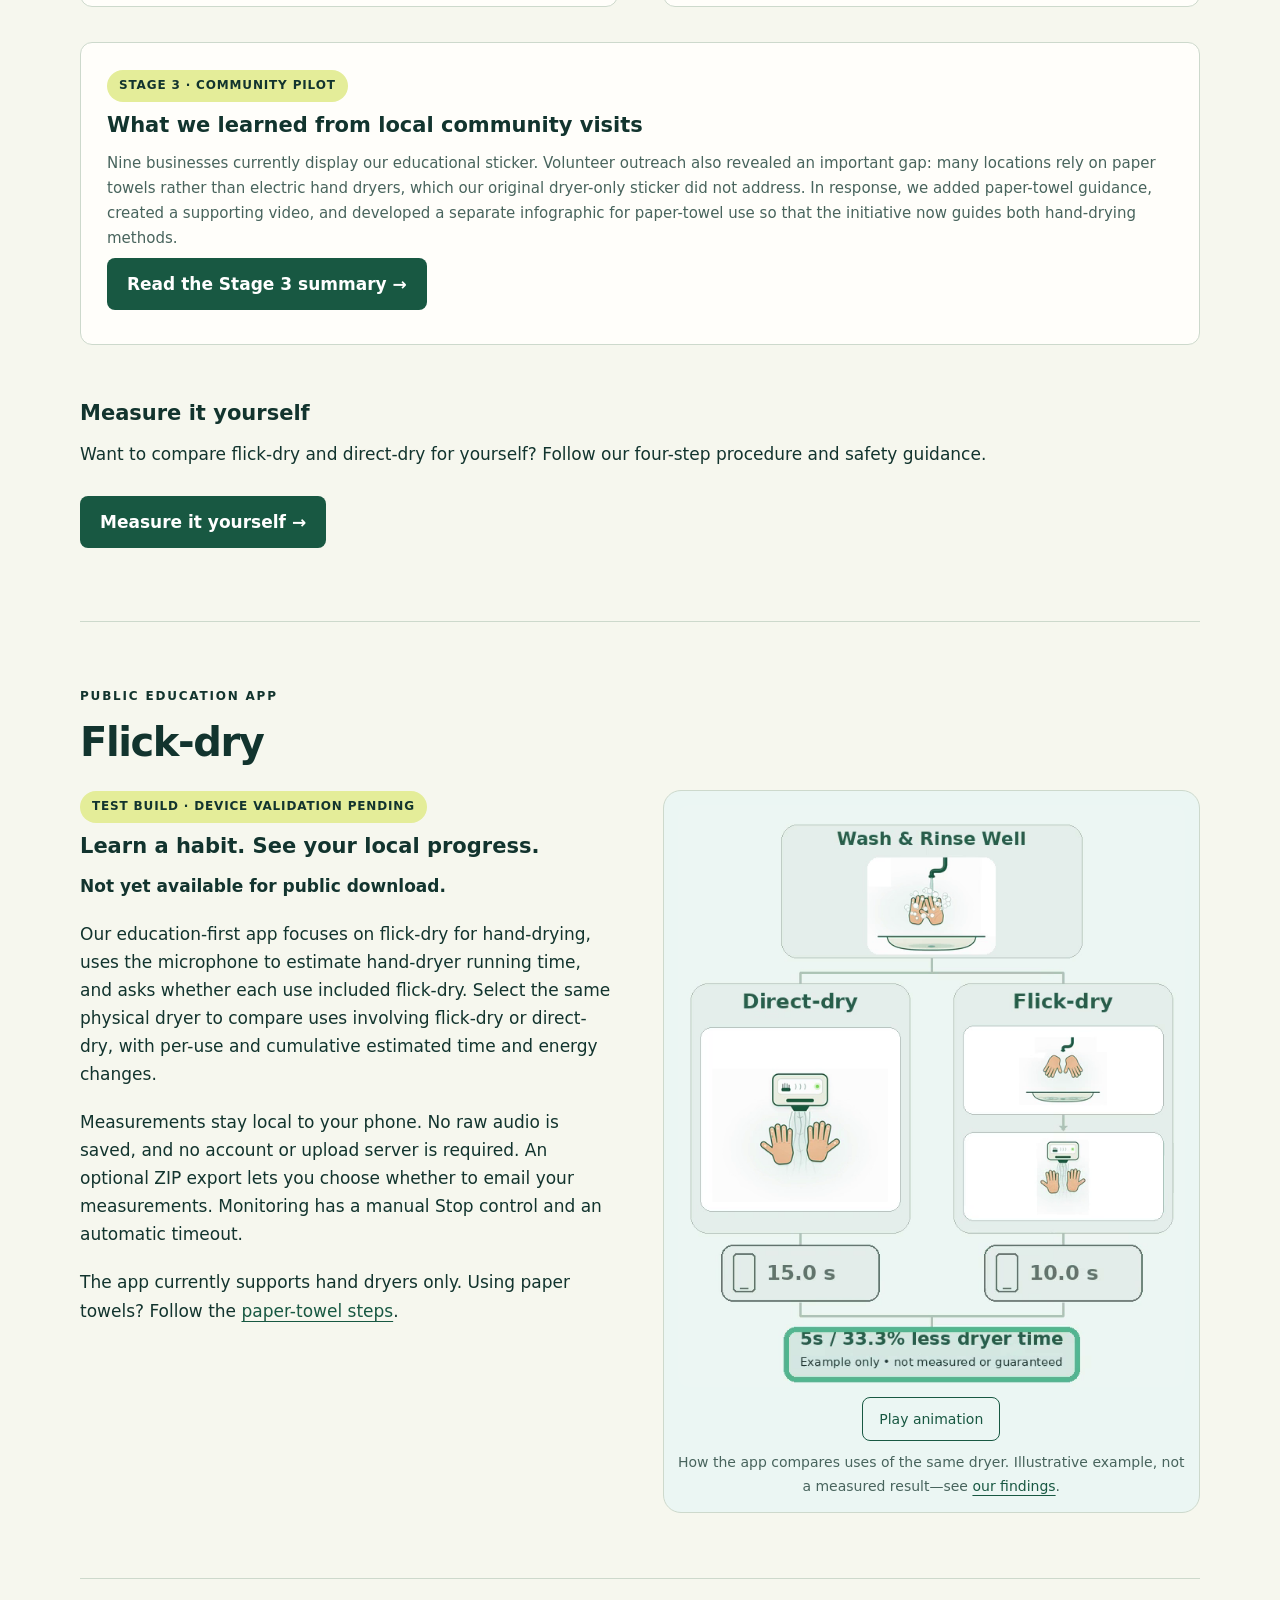
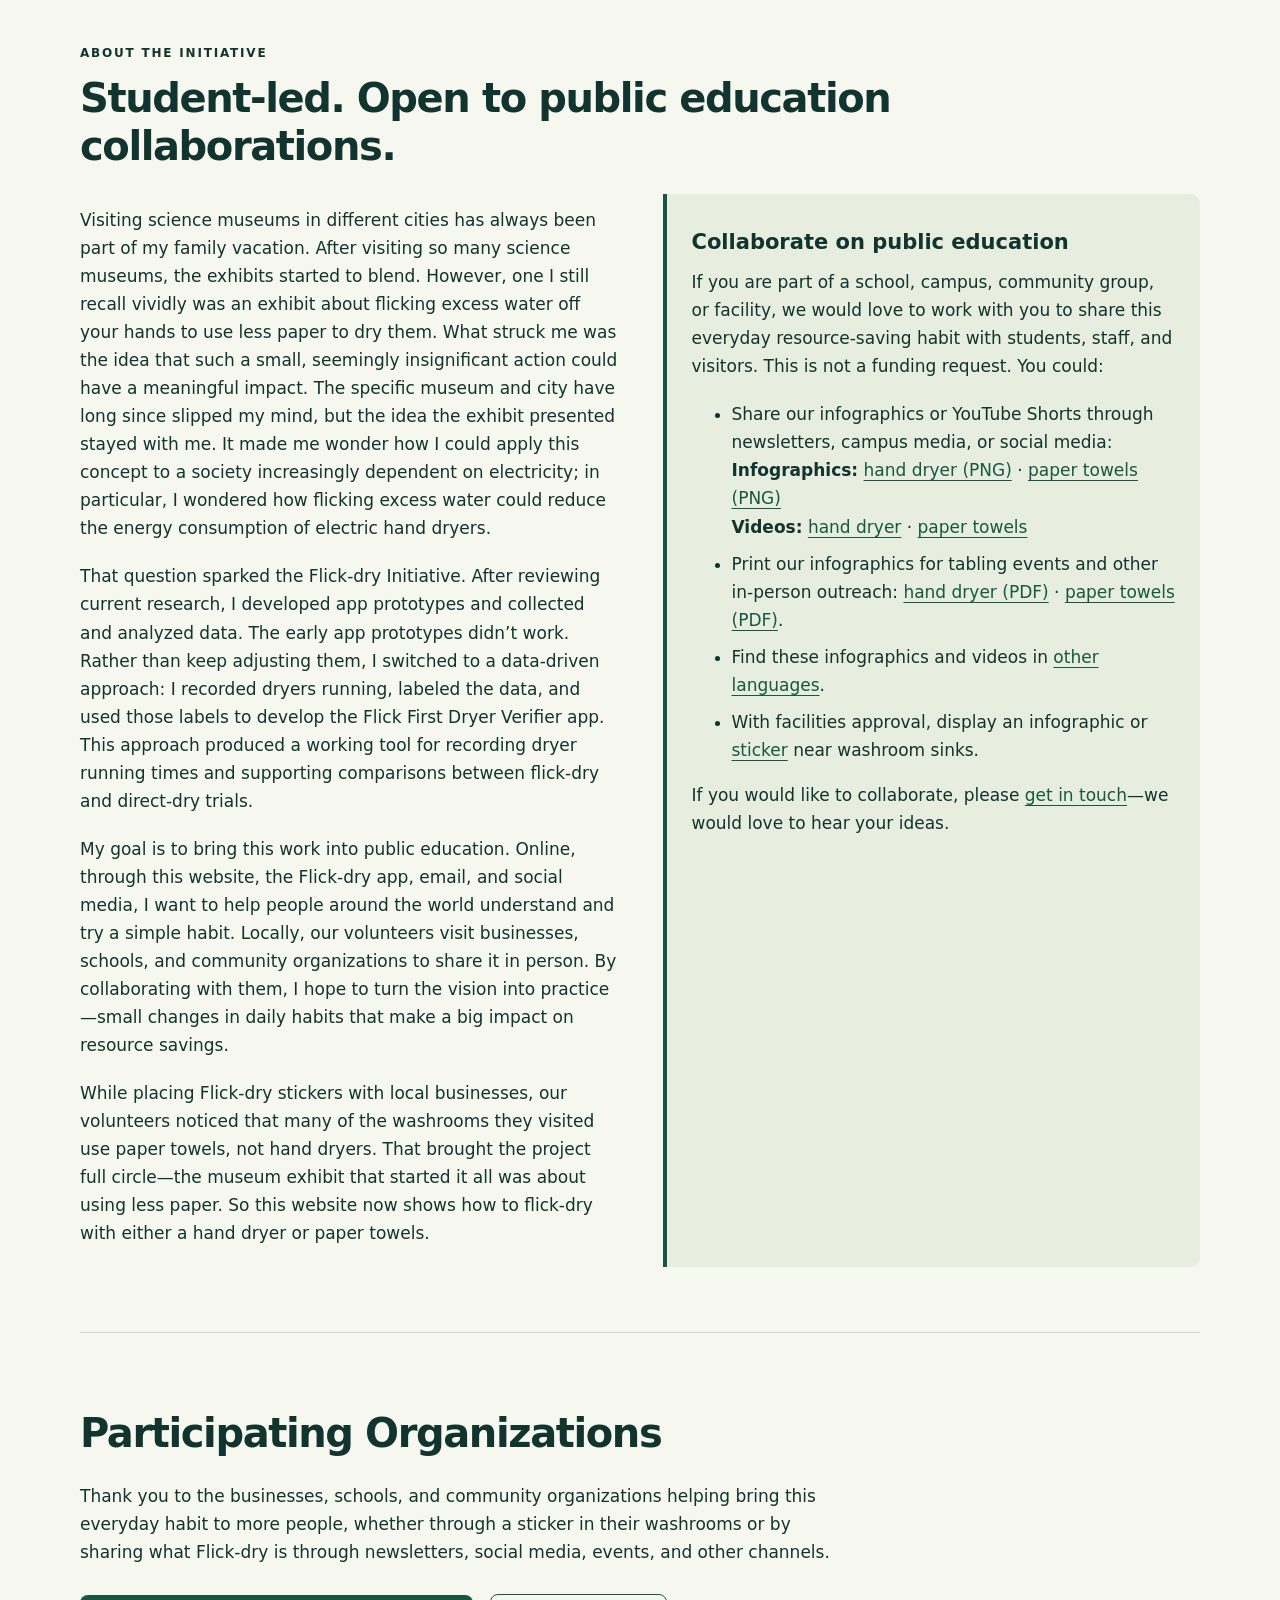
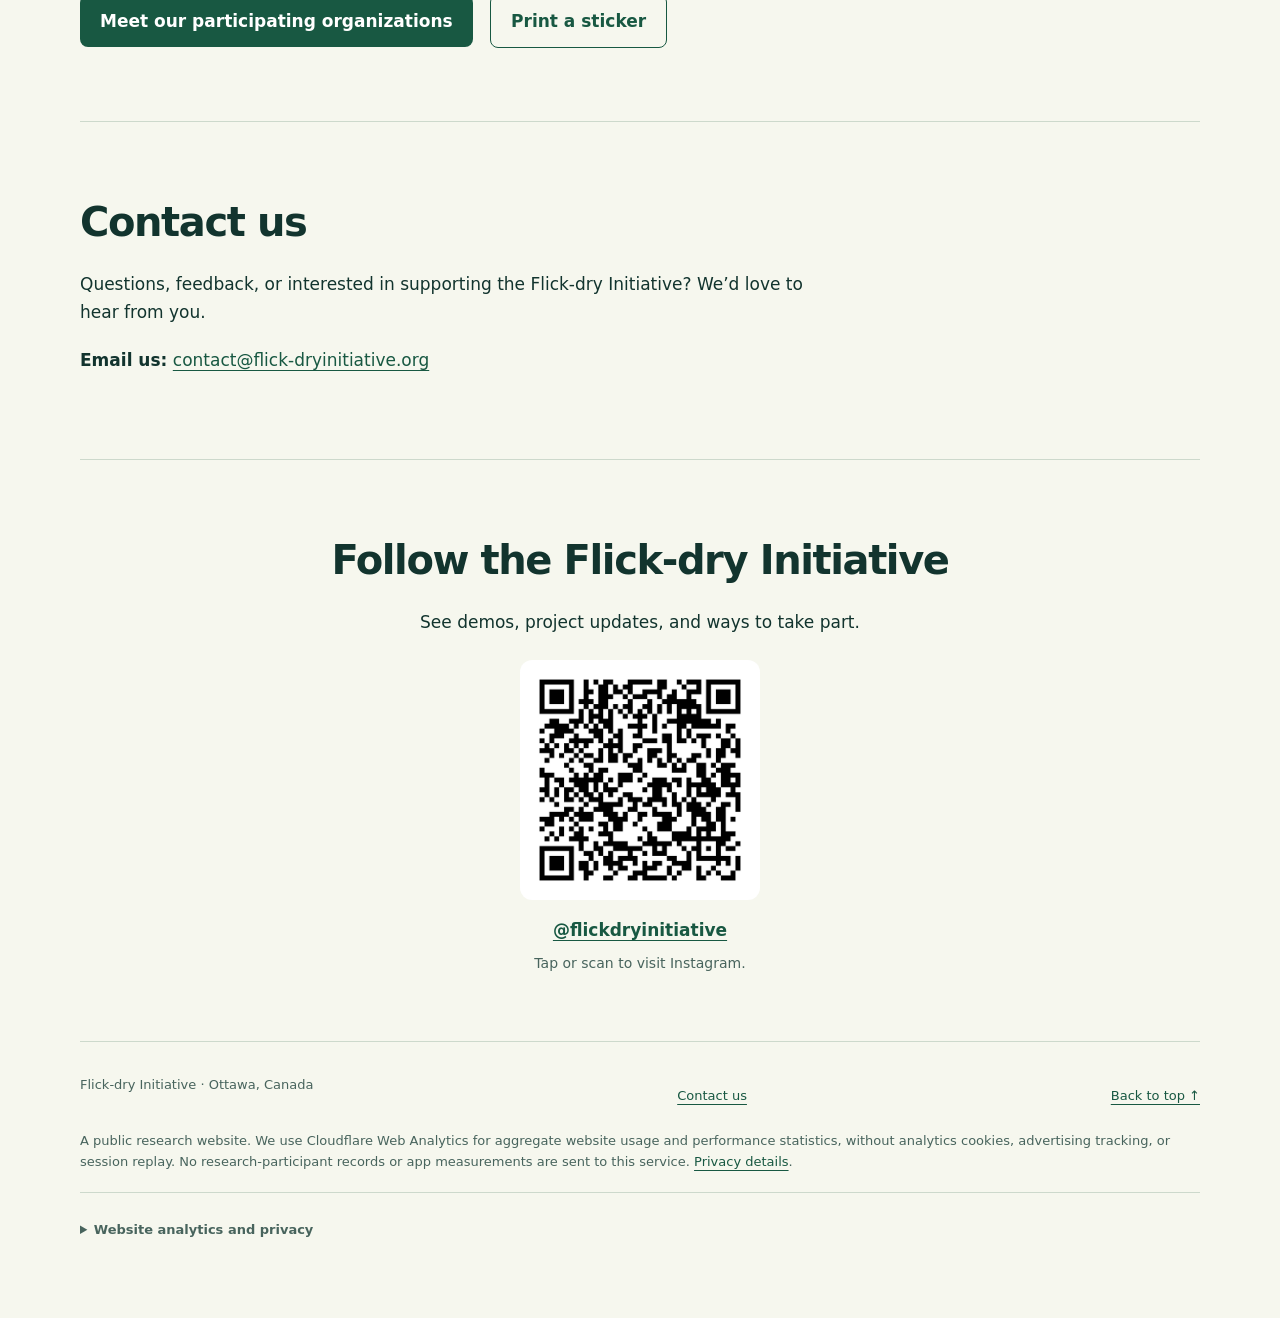
==== commit acdae861: "Flick-dry Initiative website Co-Authored-By: Claude Opus 5.5 <noreply@anthropic.com>" ====
--- a/index.html
+++ b/index.html
@@ -52,34 +52,6 @@
           "addressCountry": "CA"
         }
       }
-    },
-    {
-      "@type": "VideoObject",
-      "name": "How to flick-dry your hands with a hand dryer",
-      "description": "An animated guide to flick-drying your hands with a hand dryer: wash and rinse well, flick excess water off over the sink with splashes contained (skip if unsafe), then use the hand dryer until your hands feel dry.",
-      "thumbnailUrl": "https://i.ytimg.com/vi/KuhwQ-MNEbQ/maxresdefault.jpg",
-      "uploadDate": "2026-10-08T17:45:24-07:00",
-      "duration": "PT38.3S",
-      "embedUrl": "https://www.youtube-nocookie.com/embed/KuhwQ-MNEbQ",
-      "publisher": {
-        "@id": "https://flick-dryinitiative.org/#organization"
-      },
-      "isFamilyFriendly": true,
-      "inLanguage": "en"
-    },
-    {
-      "@type": "VideoObject",
-      "name": "How to flick-dry your hands with paper towels",
-      "description": "An animated guide to flick-drying your hands with paper towels: wash and rinse well, flick excess water off over the sink with splashes contained (skip if unsafe), use one paper towel, folding it if that helps, dry thoroughly, then put used towels in the bin.",
-      "thumbnailUrl": "https://i.ytimg.com/vi/HedoPrI0a1o/maxresdefault.jpg",
-      "uploadDate": "2026-10-08T17:49:49-07:00",
-      "duration": "PT41.5S",
-      "embedUrl": "https://www.youtube-nocookie.com/embed/HedoPrI0a1o",
-      "publisher": {
-        "@id": "https://flick-dryinitiative.org/#organization"
-      },
-      "isFamilyFriendly": true,
-      "inLanguage": "en"
     }
   ]
 }
@@ -809,8 +781,10 @@
               referrerpolicy="strict-origin-when-cross-origin"
               allow="accelerometer; autoplay; clipboard-write; encrypted-media; gyroscope; picture-in-picture; web-share"
               allowfullscreen></iframe>
-            <p class="how-format"><a href="https://youtube.com/shorts/KuhwQ-MNEbQ" target="_blank"
-                rel="noopener noreferrer">Watch the Short on YouTube</a></p>
+            <p class="how-format"><a href="videos/hand-dryer/"
+                data-share-title="How to flick-dry your hands with a hand dryer">Share this video</a> · <a
+                href="https://youtube.com/shorts/KuhwQ-MNEbQ" target="_blank" rel="noopener noreferrer">Watch on
+                YouTube</a></p>
             <h4 id="infographic">Infographic</h4>
             <a class="pathway-infographic" href="assets/images/wash-flick-dry-hand-dryer-v5.svg">
               <img src="assets/images/wash-flick-dry-hand-dryer-v5.svg" width="1200" height="1860" loading="lazy"
@@ -839,8 +813,10 @@
               referrerpolicy="strict-origin-when-cross-origin"
               allow="accelerometer; autoplay; clipboard-write; encrypted-media; gyroscope; picture-in-picture; web-share"
               allowfullscreen></iframe>
-            <p class="how-format"><a href="https://youtube.com/shorts/HedoPrI0a1o" target="_blank"
-                rel="noopener noreferrer">Watch the Short on YouTube</a></p>
+            <p class="how-format"><a href="videos/paper-towels/"
+                data-share-title="How to flick-dry your hands with paper towels">Share this video</a> · <a
+                href="https://youtube.com/shorts/HedoPrI0a1o" target="_blank" rel="noopener noreferrer">Watch on
+                YouTube</a></p>
             <h4>Infographic</h4>
             <a class="pathway-infographic" href="assets/images/wash-flick-dry-paper-towels-v5.svg">
               <img src="assets/images/wash-flick-dry-paper-towels-v5.svg" width="1200" height="1860" loading="lazy"
@@ -1021,10 +997,8 @@
               <a href="assets/images/wash-flick-dry-paper-towels-v5.png" download="wash-flick-dry-paper-towels.png">paper
                 towels (PNG)</a><br>
               <strong>Videos:</strong>
-              <a href="https://youtube.com/shorts/KuhwQ-MNEbQ" target="_blank" rel="noopener noreferrer">hand dryer
-                (YouTube)</a> ·
-              <a href="https://youtube.com/shorts/HedoPrI0a1o" target="_blank" rel="noopener noreferrer">paper towels
-                (YouTube)</a>
+              <a href="videos/hand-dryer/">hand dryer</a> ·
+              <a href="videos/paper-towels/">paper towels</a>
             </li>
             <li>Print our infographics for tabling events and other in-person outreach:
               <a href="assets/images/wash-flick-dry-hand-dryer-v5.pdf" download="wash-flick-dry-hand-dryer.pdf">hand dryer
@@ -1032,6 +1006,7 @@
               <a href="assets/images/wash-flick-dry-paper-towels-v5.pdf" download="wash-flick-dry-paper-towels.pdf">paper
                 towels (PDF)</a>.
             </li>
+            <li>Find these infographics and videos in <a href="sticker/#languages">other languages</a>.</li>
             <li>With facilities approval, display an infographic or <a href="sticker/">sticker</a> near washroom
               sinks.</li>
           </ul>
@@ -1081,7 +1056,8 @@
       records or app measurements are sent to this service. <a href="#privacy">Privacy details</a>.</p>
     <details id="privacy">
       <summary>Website analytics and privacy</summary>
-      <p>Our homepage, research pages, and sticker page load a Cloudflare analytics script in your browser. It sends
+      <p>Our homepage, research pages, video pages, and sticker page load a Cloudflare analytics script in your
+        browser. It sends
         page-view
         and loading-performance measurements to Cloudflare so we can understand website reach and usability.
         Reports can include page paths, referring websites, country, and browser/device categories.
@@ -1135,6 +1111,19 @@
         else if (!userPaused && !reducedMotion.matches) play();
       }, { threshold: 0.5 }).observe(video);
     })();
+    // "Share this video" opens the device share menu; browsers without one follow the link to the video page.
+    if (navigator.share) {
+      document.querySelectorAll('a[data-share-title]').forEach((link) => {
+        link.addEventListener('click', (event) => {
+          // Modified clicks (open in new tab/window) keep their normal link behaviour.
+          if (event.metaKey || event.ctrlKey || event.shiftKey || event.altKey) return;
+          event.preventDefault();
+          navigator.share({ title: link.dataset.shareTitle, url: link.href }).catch((error) => {
+            if (error.name !== 'AbortError') location.href = link.href;
+          });
+        });
+      });
+    }
   </script>
   <!-- Cloudflare Web Analytics -->
   <script type="module" src="https://static.cloudflareinsights.com/beacon.min.js"
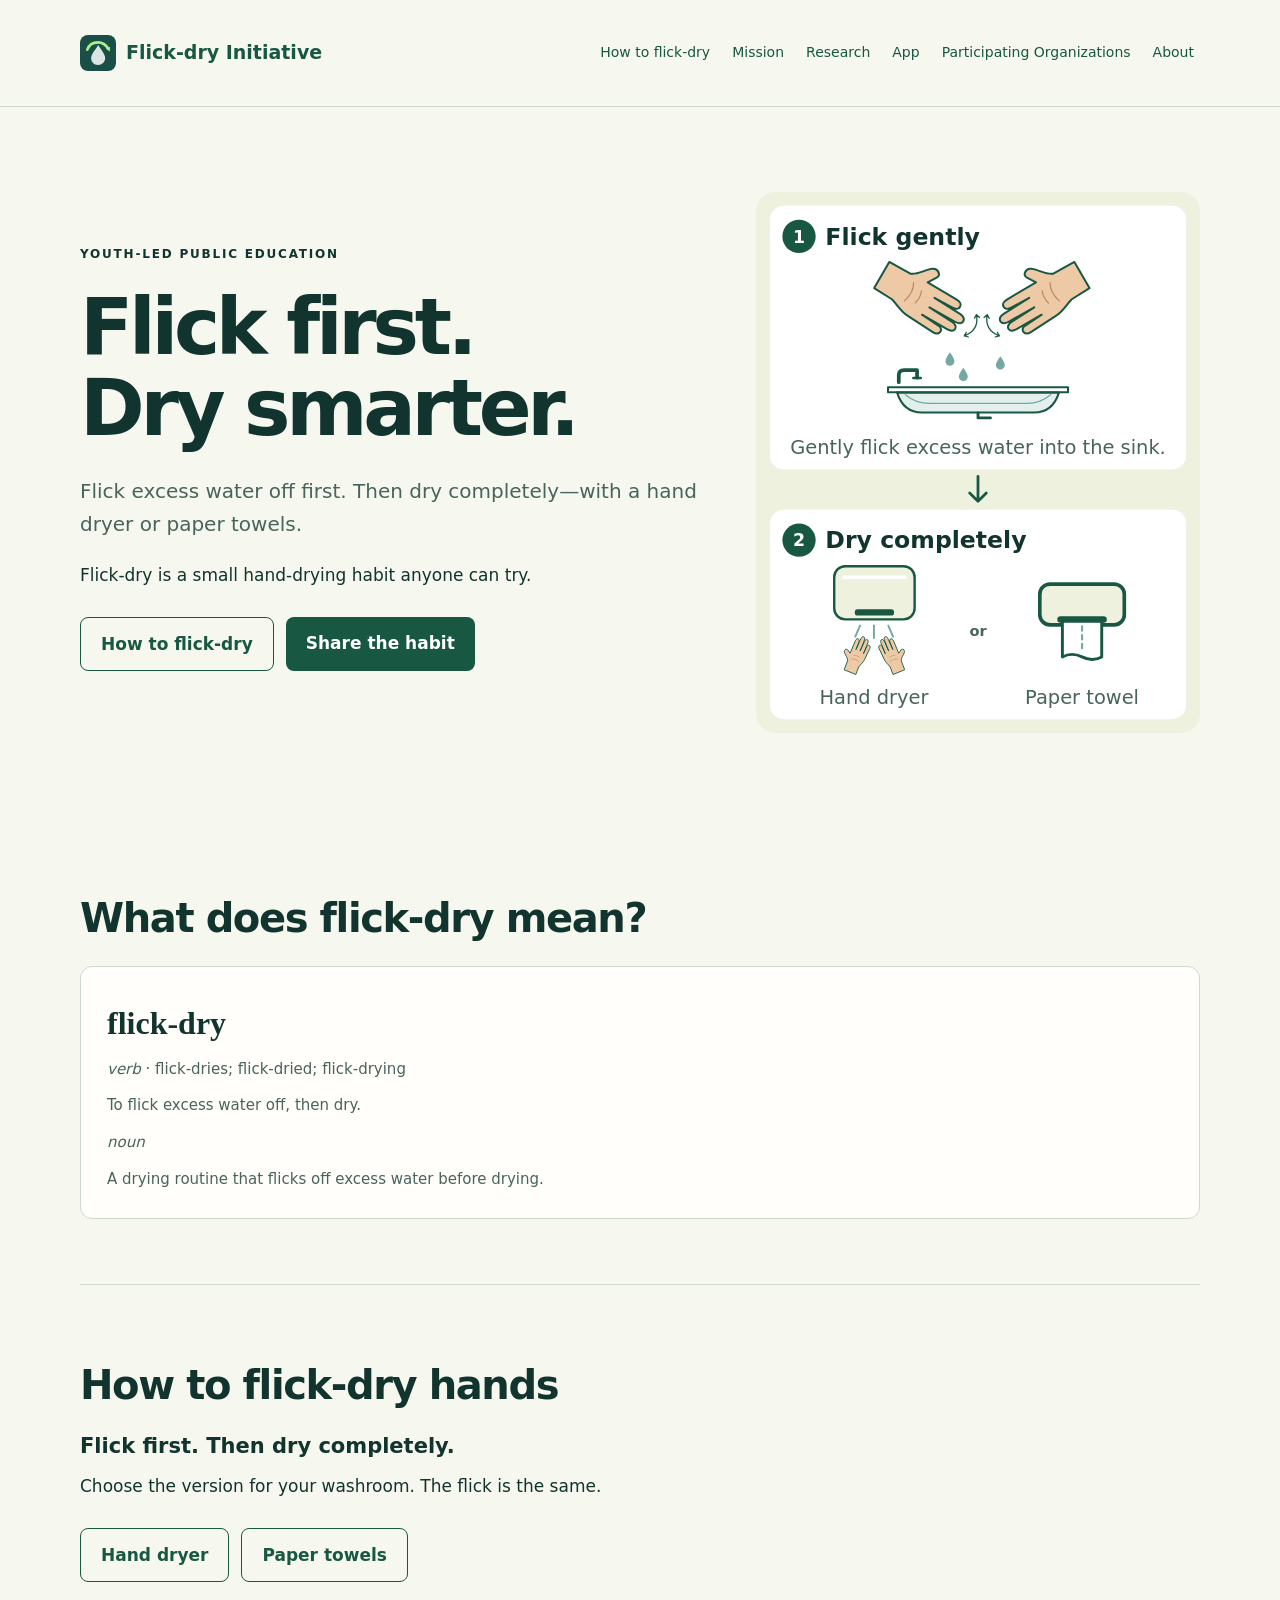
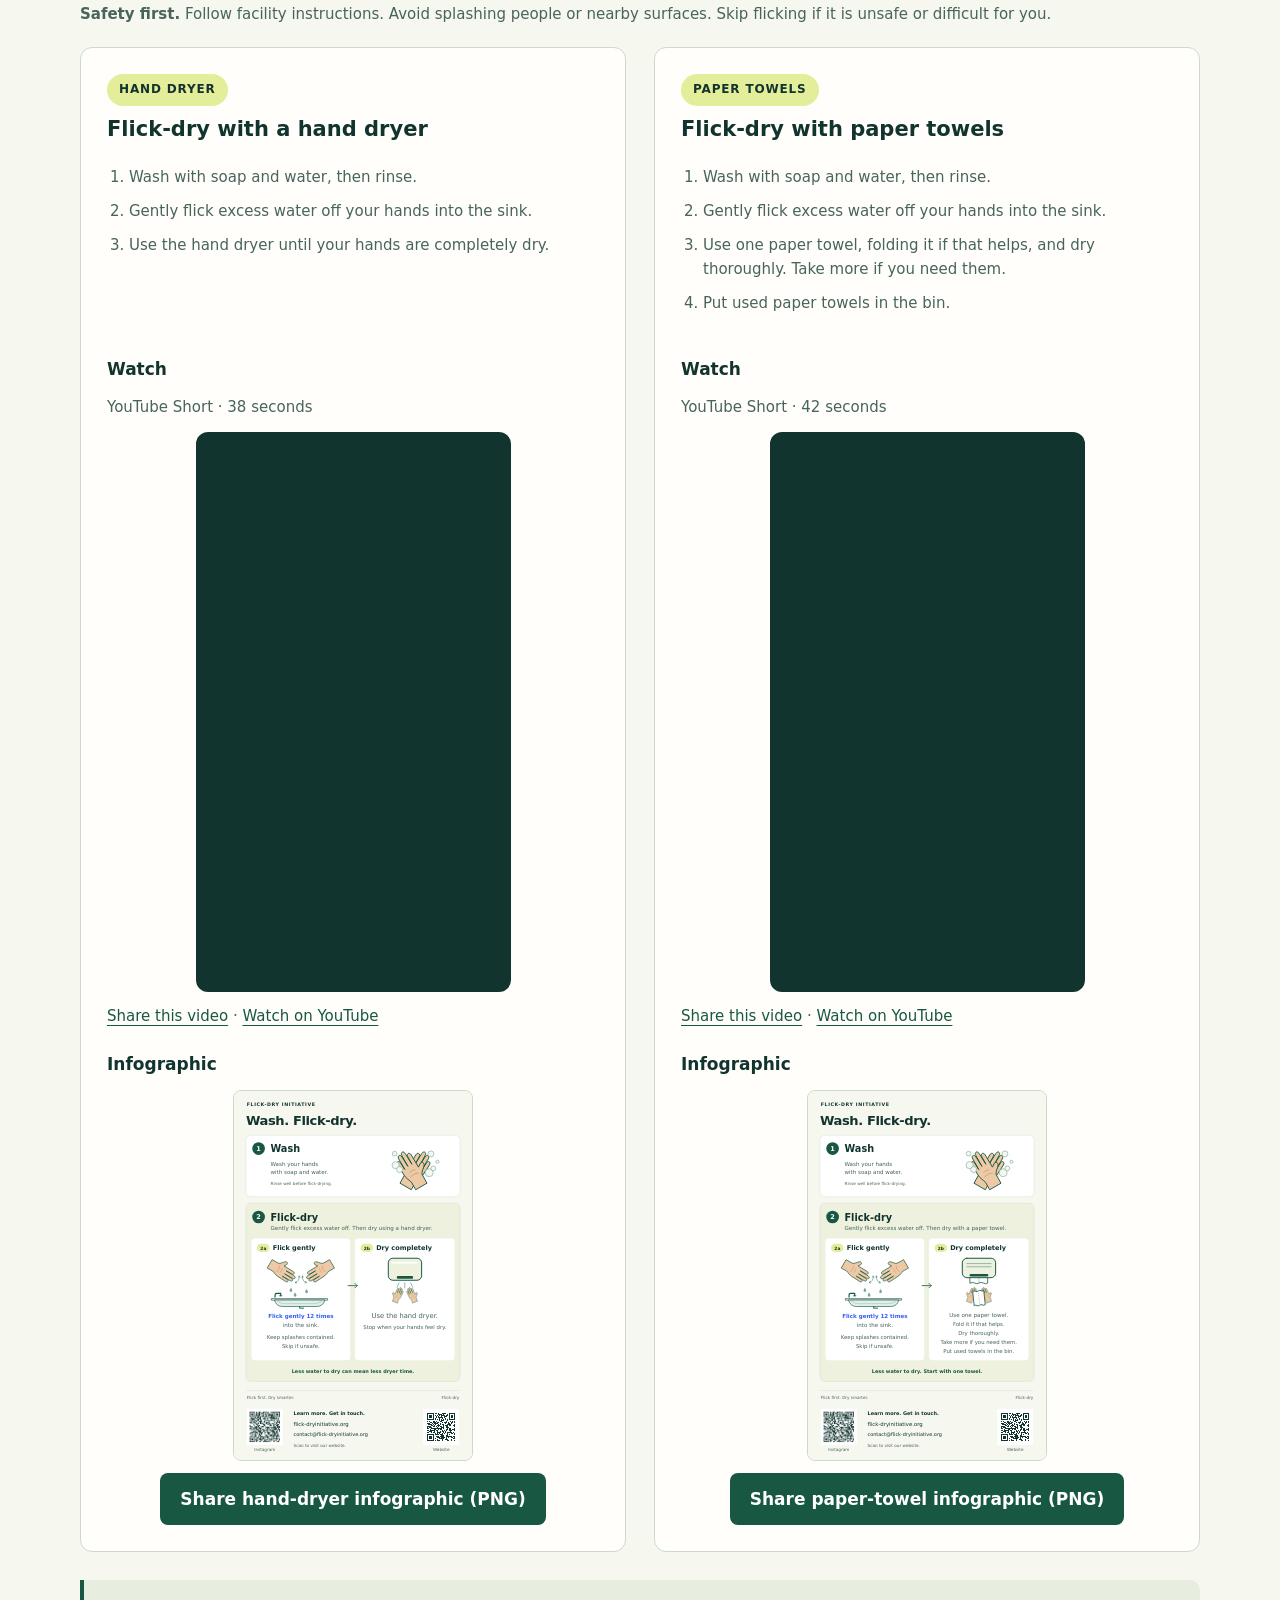
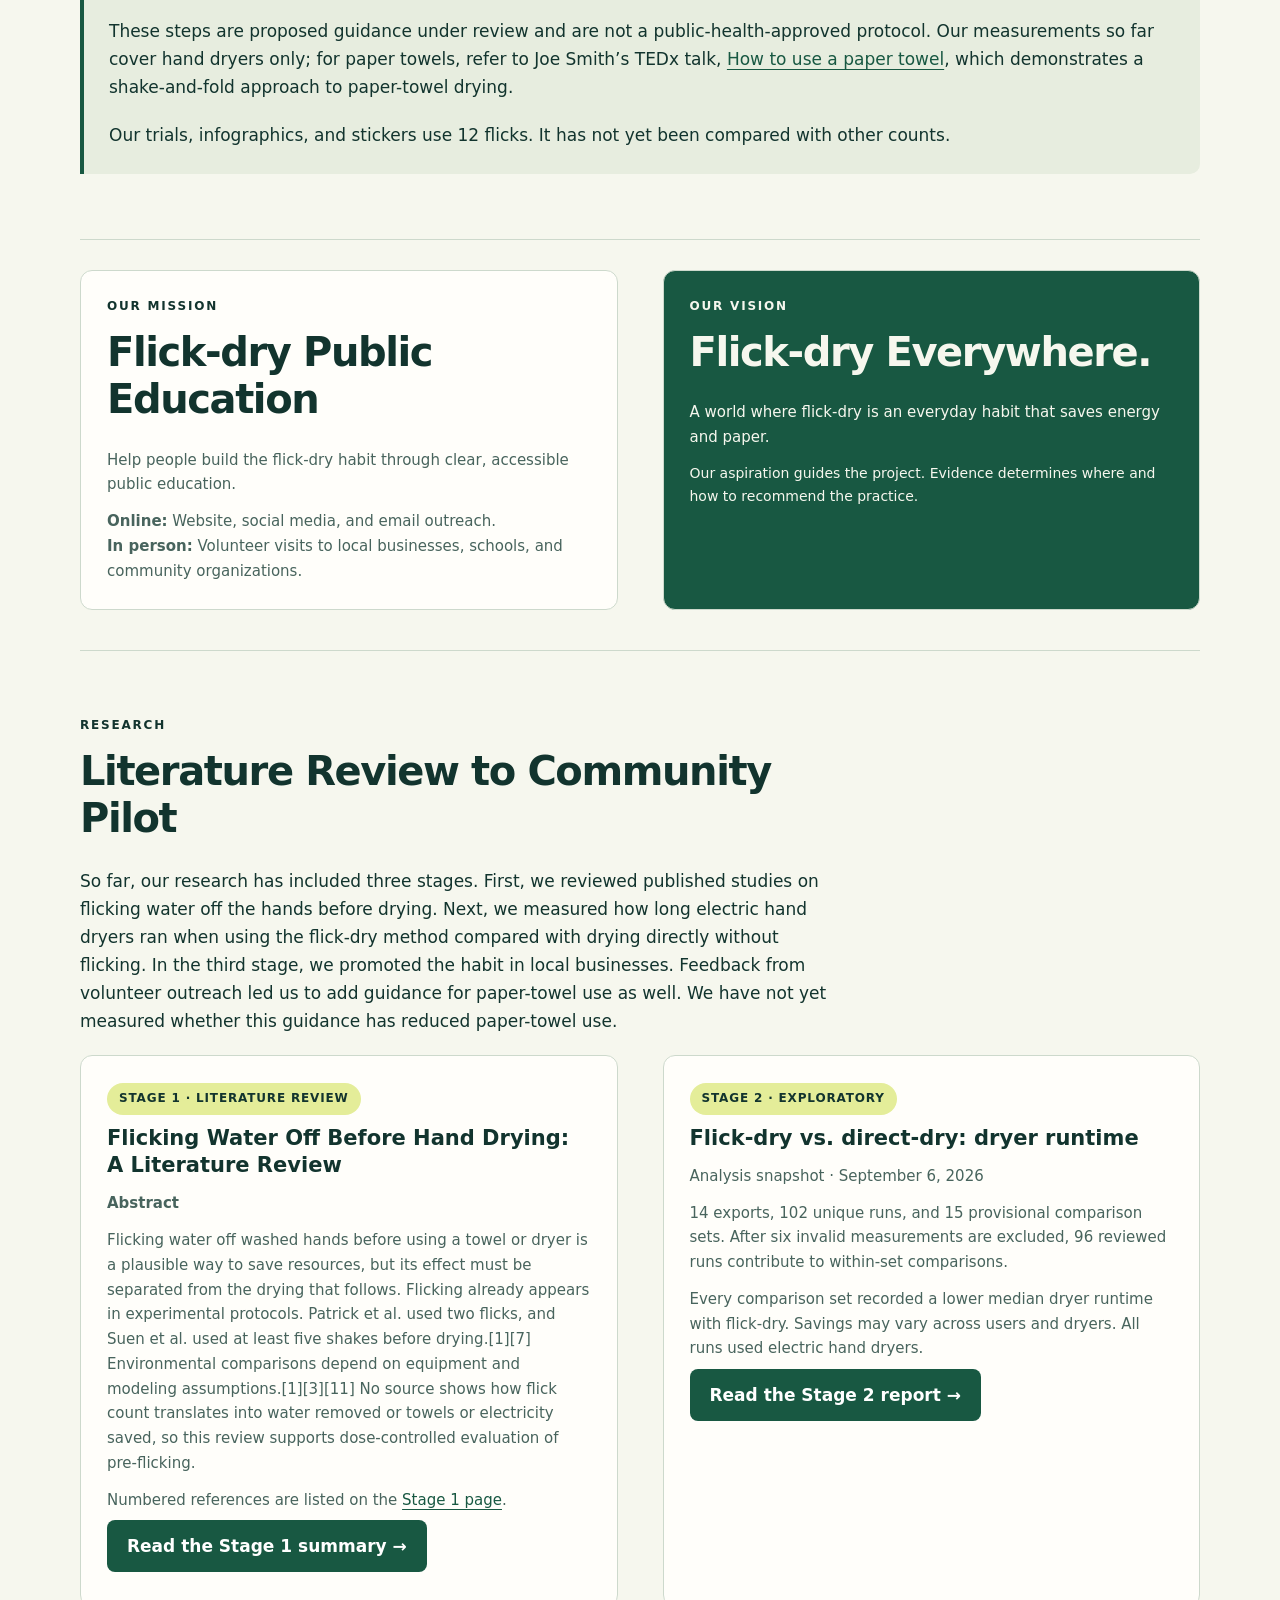
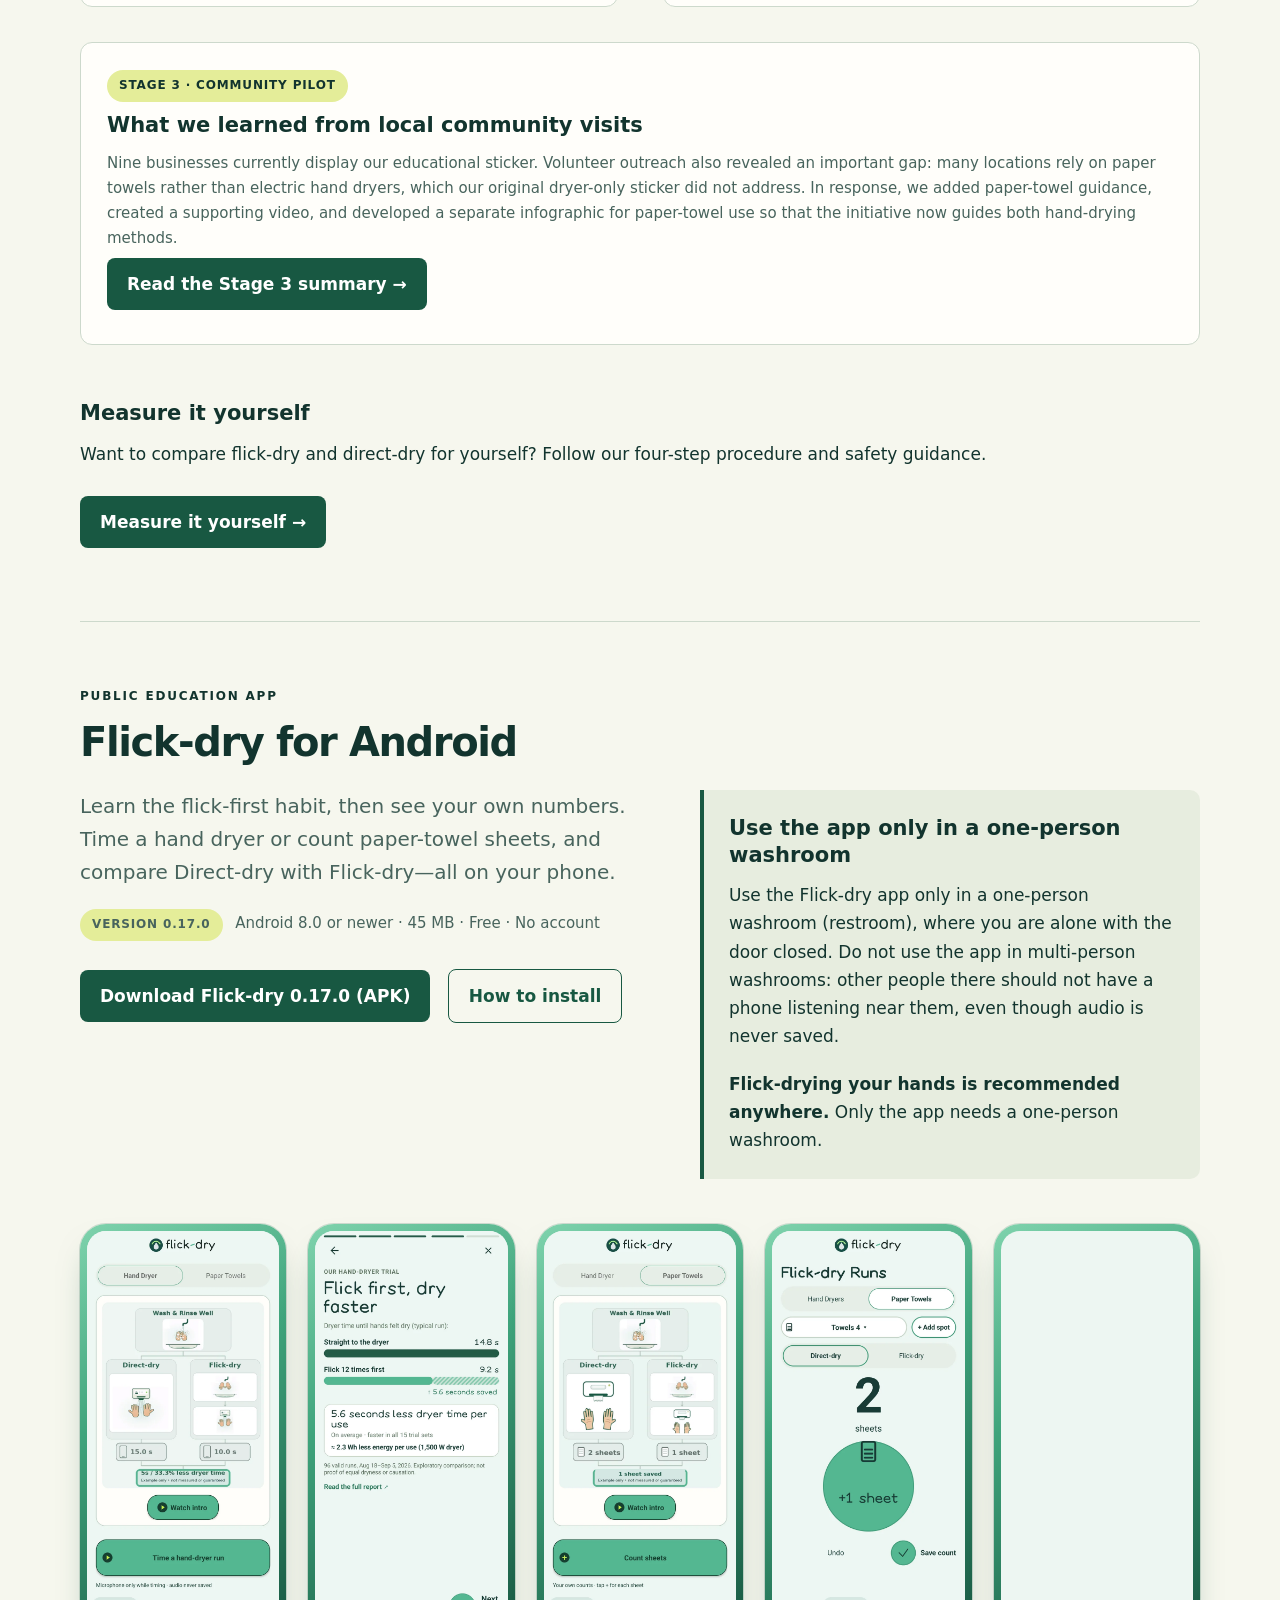
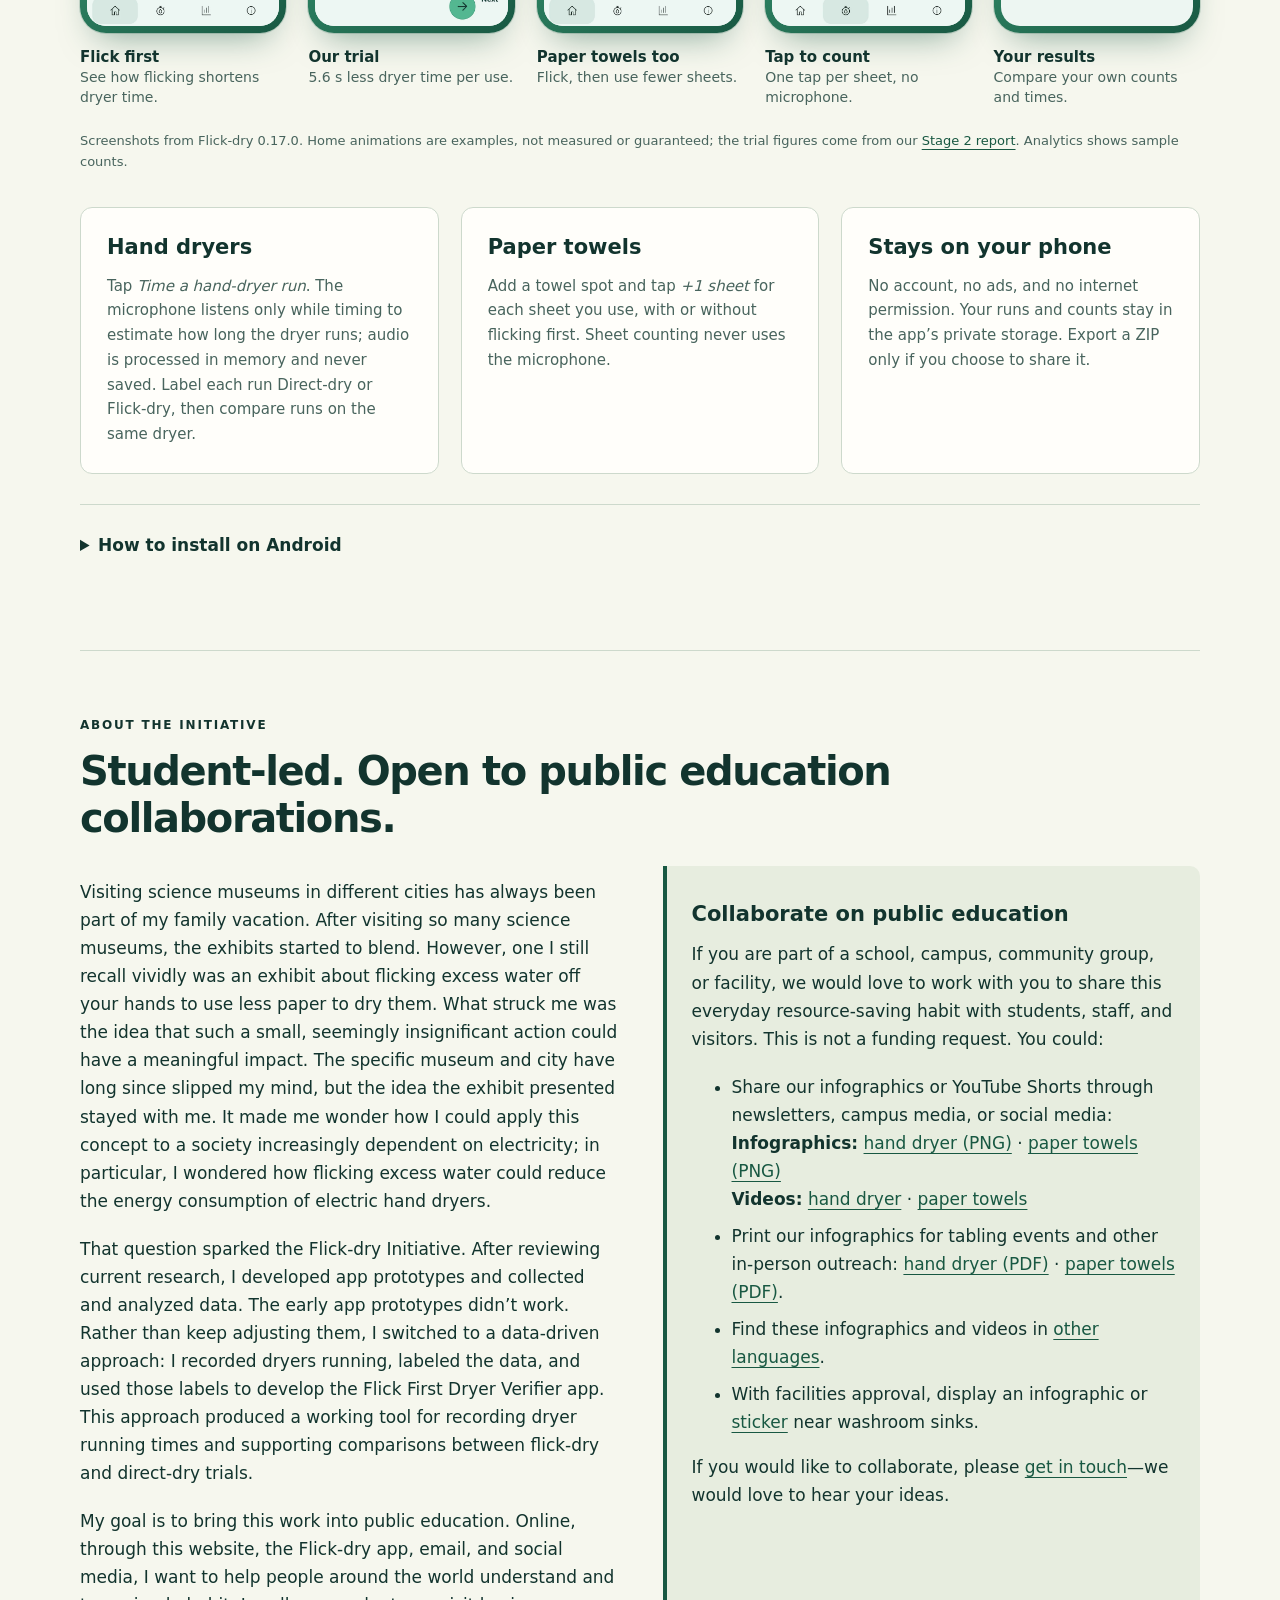
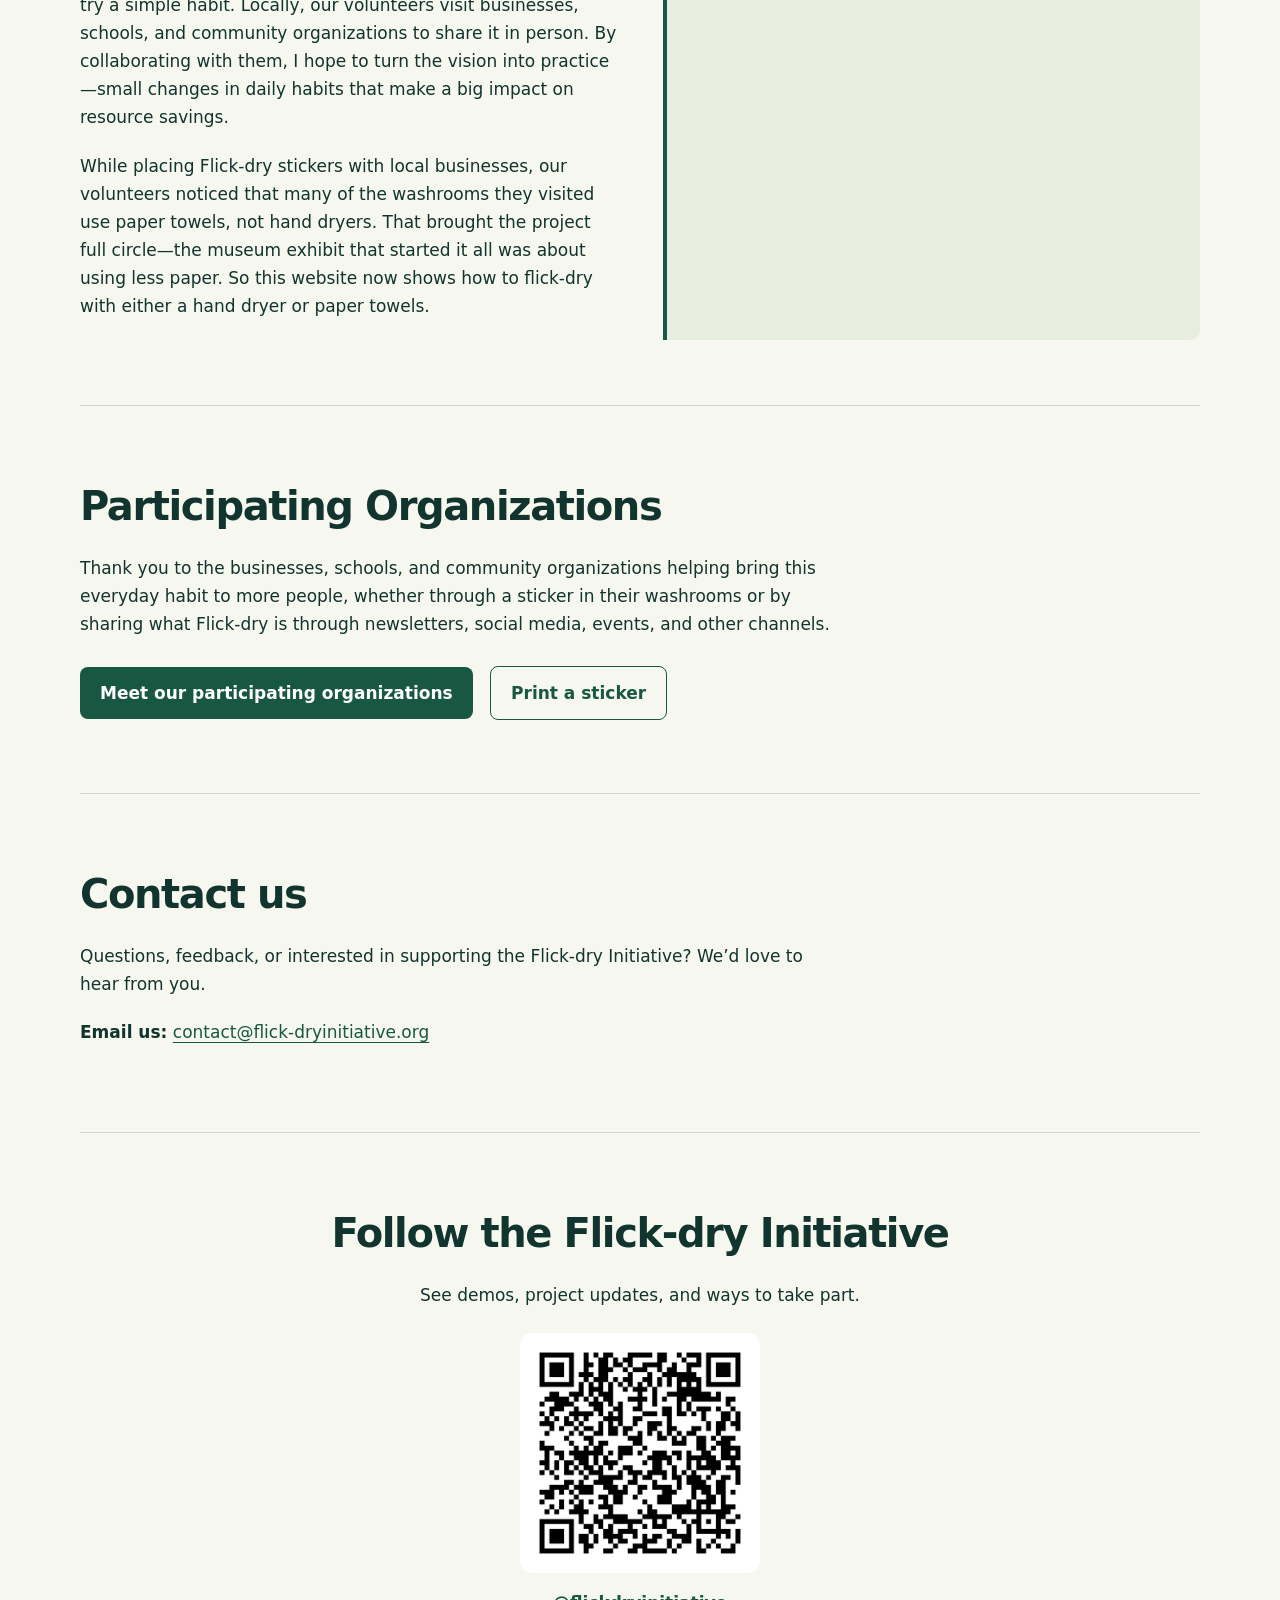
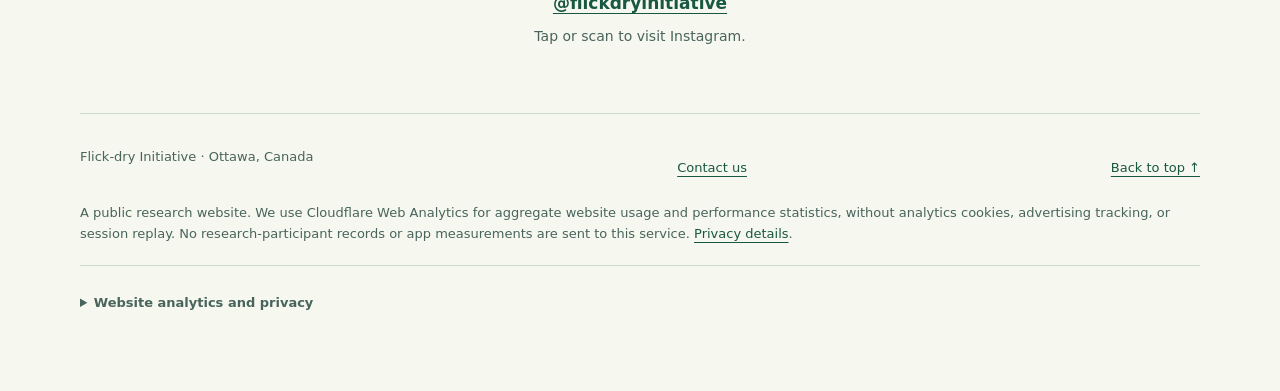
==== commit ff5859a2: "Flick-dry Initiative website Co-Authored-By: Claude Opus 5.5 <noreply@anthropic.com>" ====
--- a/index.html
+++ b/index.html
@@ -222,20 +222,6 @@
       border-radius: 18px
     }
 
-    .visual.comparison {
-      width: 100%;
-      padding: 14px;
-      background: #ebf6f3;
-      border: 1px solid var(--line)
-    }
-
-    .comparison video {
-      display: block;
-      width: 100%;
-      height: auto;
-      border-radius: 10px
-    }
-
     figure.visual {
       margin: 0
     }
@@ -249,47 +235,6 @@
       display: block;
       width: 100%;
       height: auto
-    }
-
-    .visual.comparison p,
-    .visual.comparison figcaption {
-      font-size: 14px;
-      margin: 10px 0 0;
-      text-align: center;
-      color: var(--muted)
-    }
-
-    .comparison-toggle {
-      display: block;
-      margin: 10px auto 0;
-      min-height: 44px;
-      padding: 8px 16px;
-      border: 1px solid var(--green);
-      border-radius: 8px;
-      background: transparent;
-      color: var(--green);
-      font: inherit;
-      font-size: 14px;
-      cursor: pointer
-    }
-
-    .comparison-toggle[hidden] {
-      display: none
-    }
-
-    .comparison-toggle:focus-visible {
-      outline: 3px solid #ad591c;
-      outline-offset: 3px
-    }
-
-    .visually-hidden {
-      position: absolute;
-      width: 1px;
-      height: 1px;
-      padding: 0;
-      overflow: hidden;
-      clip-path: inset(50%);
-      white-space: nowrap
     }
 
     .visual p {
@@ -423,6 +368,121 @@
 
     li {
       margin-bottom: 9px
+    }
+
+    .app-intro {
+      display: grid;
+      grid-template-columns: minmax(0, 1.15fr) minmax(0, 1fr);
+      gap: 45px;
+      align-items: start
+    }
+
+    .app-intro .lead {
+      margin-top: 0
+    }
+
+    .app-meta {
+      color: var(--muted);
+      font-size: 15px
+    }
+
+    .app-meta .pill {
+      margin-right: 8px
+    }
+
+    .washroom-note h3 {
+      margin-top: 0
+    }
+
+    .app-shots {
+      display: grid;
+      grid-template-columns: repeat(5, minmax(0, 1fr));
+      gap: 22px;
+      margin: 45px 0 0;
+      padding: 0
+    }
+
+    .app-shot {
+      margin: 0
+    }
+
+    .app-shot img {
+      display: block;
+      width: 100%;
+      height: auto;
+      /* Gradient frame: the app's mint green fading into the site's brand green. */
+      border: 7px solid transparent;
+      border-radius: 26px;
+      background:
+        linear-gradient(#edf6f2, #edf6f2) padding-box,
+        linear-gradient(150deg, #7fd3ad, #3fa47c 40%, var(--green) 100%) border-box;
+      box-shadow: 0 0 0 1px rgba(24, 88, 66, .18), 0 18px 34px -16px rgba(24, 88, 66, .5)
+    }
+
+    .app-shot figcaption {
+      margin-top: 14px;
+      font-size: 14px;
+      line-height: 1.4;
+      color: var(--muted)
+    }
+
+    .app-shot figcaption strong {
+      display: block;
+      color: var(--ink);
+      font-size: 15px
+    }
+
+    .app-shots-note {
+      font-size: 13px;
+      color: var(--muted);
+      margin: 22px 0 35px
+    }
+
+    .app-features {
+      display: grid;
+      grid-template-columns: repeat(3, minmax(0, 1fr));
+      gap: 22px;
+      margin-bottom: 30px
+    }
+
+    .app-features h3 {
+      margin-top: 0
+    }
+
+    .checksum {
+      font-size: 13px
+    }
+
+    .checksum code {
+      overflow-wrap: anywhere;
+      word-break: break-all
+    }
+
+    @media(max-width:900px) {
+      .app-shots {
+        grid-template-columns: none;
+        grid-auto-flow: column;
+        grid-auto-columns: minmax(190px, 42%);
+        overflow-x: auto;
+        scroll-snap-type: x mandatory;
+        padding-bottom: 14px
+      }
+
+      .app-shot {
+        scroll-snap-align: start
+      }
+    }
+
+    @media(max-width:760px) {
+      .app-intro,
+      .app-features {
+        grid-template-columns: 1fr;
+        gap: 20px
+      }
+
+      .app-shots {
+        grid-auto-columns: 62%
+      }
     }
 
     /* Keep content usable with narrow screens, large text, and display cutouts. */
@@ -718,7 +778,8 @@
 <body>
   <a class="skip" href="#main">Skip to content</a>
   <header>
-    <div class="wrap bar"><a class="brand" href="#"><img src="assets/images/logo-v5.svg" width="36" height="36" alt="">Flick-dry Initiative</a>
+    <div class="wrap bar"><a class="brand" href="#"><img src="assets/images/logo-v5.svg" width="36" height="36"
+          alt="">Flick-dry Initiative</a>
       <nav aria-label="Main navigation"><a href="#how-to-flick-dry">How to
           flick-dry</a><a href="#mission-vision">Mission</a><a href="#research">Research</a><a href="#app">App</a>
         <a href="community/">Participating Organizations</a>
@@ -910,47 +971,102 @@
       <p>Want to compare flick-dry and direct-dry for yourself? Follow our four-step procedure and safety guidance.</p>
       <a class="button" href="research/measure-it-yourself/">Measure it yourself →</a>
     </section>
-    <section id="app">
+    <section id="app" aria-labelledby="app-heading">
       <div id="pilot"></div>
       <div class="eyebrow">Public education app</div>
-      <h2>Flick-dry</h2>
-      <div class="two">
-        <div><span class="pill">TEST BUILD · DEVICE VALIDATION PENDING</span>
-          <h3>Learn a habit. See your local progress.</h3>
-          <p><strong>Not yet available for public download.</strong></p>
-          <p>Our education-first app focuses on flick-dry for hand-drying, uses the microphone to estimate hand-dryer
-            running time, and asks
-            whether each use included flick-dry. Select the same physical dryer to compare uses involving
-            flick-dry or direct-dry, with per-use and cumulative estimated time and energy changes.</p>
-          <p>Measurements stay local to your phone. No raw audio is saved, and no account or upload server is required.
-            An optional ZIP export lets you choose whether to email your measurements. Monitoring has a manual Stop
-            control and an automatic timeout.</p>
-          <p>The app currently supports hand dryers only. Using paper towels? Follow the
-            <a href="#paper-towels">paper-towel steps</a>.
-          </p>
+      <h2 id="app-heading">Flick-dry for Android</h2>
+      <div class="app-intro">
+        <div>
+          <p class="lead">Learn the flick-first habit, then see your own numbers. Time a hand dryer or count paper-towel
+            sheets, and compare Direct-dry with Flick-dry—all on your phone.</p>
+          <p class="app-meta"><span class="pill">VERSION 0.17.0</span> Android 8.0 or newer · 45 MB · Free · No
+            account</p>
+          <a class="button app-download" href="app/Flick-dry-0.17.0.apk" download
+            type="application/vnd.android.package-archive">Download Flick-dry 0.17.0 (APK)</a>
+          <a class="button secondary" href="#install-app">How to install</a>
         </div>
-        <figure class="visual comparison" id="dryer-comparison">
-          <video id="comparison-video" width="648" height="744" muted loop playsinline preload="metadata"
-            poster="assets/images/dryer-runtime-comparison-v5.png" aria-label="Animated dryer running time comparison"
-            aria-describedby="comparison-description">
-            <source src="assets/videos/dryer-runtime-comparison.mp4" type="video/mp4">
-            Your browser does not support this animation. The example compares 15 seconds of direct-drying with
-            10 seconds after flicking: 5 seconds, or 33.3%, less dryer time. Not measured or guaranteed.
-          </video>
-          <button class="comparison-toggle" type="button" aria-controls="comparison-video" hidden>Play
-            animation</button>
-          <p id="comparison-description" class="visually-hidden">Wash and rinse, then compare direct-drying with
-            flicking followed by drying. The accelerated example timers show 15 seconds versus 10 seconds:
-            5 seconds, or 33.3%, less dryer time. Example only, not measured or guaranteed.</p>
-          <noscript>
-            <p>Example: 15 seconds versus 10 seconds — 5 seconds / 33.3% less dryer time.
-              Not measured or guaranteed.</p>
-          </noscript>
-          <figcaption>How the app compares uses of the same dryer. Illustrative example, not a measured result—see
-            <a href="#research">our findings</a>.
-          </figcaption>
+        <aside class="note washroom-note" aria-labelledby="washroom-heading">
+          <h3 id="washroom-heading">Use the app only in a one-person washroom</h3>
+          <p>Use the Flick-dry app only in a one-person washroom (restroom), where you are alone with the door
+            closed. Do not use the app in multi-person washrooms: other people there should not have a phone listening
+            near them, even though audio is never saved.</p>
+          <p><strong>Flick-drying your hands is recommended anywhere.</strong> Only the app needs a one-person
+            washroom.</p>
+        </aside>
+      </div>
+
+      <div class="app-shots" role="list" aria-label="Flick-dry app screenshots">
+        <figure class="app-shot" role="listitem">
+          <img src="assets/images/app/app-0.17.0-home-hand-dryer.webp" width="720" height="1480" loading="lazy"
+            decoding="async"
+            alt="Flick-dry Home in Hand Dryer mode: an animation compares 15 seconds of direct-drying with 10 seconds after flicking, 5 seconds or 33.3% less dryer time, labelled as an example, with Watch intro and Time a hand-dryer run buttons.">
+          <figcaption><strong>Flick first</strong> See how flicking shortens dryer time.</figcaption>
+        </figure>
+        <figure class="app-shot" role="listitem">
+          <img src="assets/images/app/app-0.17.0-trial-result.webp" width="720" height="1480" loading="lazy"
+            decoding="async"
+            alt="Intro page from our hand-dryer trial: straight to the dryer 14.8 seconds, flick 12 times first 9.2 seconds, 5.6 seconds less dryer time per use, about 2.3 Wh less energy per use with a 1,500 W dryer.">
+          <figcaption><strong>Our trial</strong> 5.6 s less dryer time per use.</figcaption>
+        </figure>
+        <figure class="app-shot" role="listitem">
+          <img src="assets/images/app/app-0.17.0-home-paper-towels.webp" width="720" height="1480" loading="lazy"
+            decoding="async"
+            alt="Flick-dry Home in Paper Towels mode: an animation shows 2 sheets for direct-dry and 1 sheet after flicking, 1 sheet saved, with a Count sheets button.">
+          <figcaption><strong>Paper towels too</strong> Flick, then use fewer sheets.</figcaption>
+        </figure>
+        <figure class="app-shot" role="listitem">
+          <img src="assets/images/app/app-0.17.0-count-sheets.webp" width="720" height="1480" loading="lazy"
+            decoding="async"
+            alt="Flick-dry Runs, Paper Towels: a towel spot, Direct-dry and Flick-dry choices, a counter showing 2 sheets, a large plus one sheet button, Undo and Save count.">
+          <figcaption><strong>Tap to count</strong> One tap per sheet, no microphone.</figcaption>
+        </figure>
+        <figure class="app-shot" role="listitem">
+          <img src="assets/images/app/app-0.17.0-analytics-paper-towels.webp" width="720" height="1480"
+            loading="lazy" decoding="async"
+            alt="Analytics for paper towels, marked On device: median sheets per dry, Direct-dry 2 sheets and Flick-dry 1 sheet, 1 sheet saved per use, with recent counts.">
+          <figcaption><strong>Your results</strong> Compare your own counts and times.</figcaption>
         </figure>
       </div>
+      <p class="app-shots-note">Screenshots from Flick-dry 0.17.0. Home animations are examples, not measured or
+        guaranteed; the trial figures come from our <a href="research/stage-2/">Stage 2 report</a>. Analytics shows
+        sample counts.</p>
+
+      <div class="app-features">
+        <article class="card">
+          <h3>Hand dryers</h3>
+          <p>Tap <em>Time a hand-dryer run</em>. The microphone listens only while timing to estimate how long the
+            dryer runs; audio is processed in memory and never saved. Label each run Direct-dry or Flick-dry, then
+            compare runs on the same dryer.</p>
+        </article>
+        <article class="card">
+          <h3>Paper towels</h3>
+          <p>Add a towel spot and tap <em>+1 sheet</em> for each sheet you use, with or without flicking first. Sheet
+            counting never uses the microphone.</p>
+        </article>
+        <article class="card">
+          <h3>Stays on your phone</h3>
+          <p>No account, no ads, and no internet permission. Your runs and counts stay in the app’s private storage.
+            Export a ZIP only if you choose to share it.</p>
+        </article>
+      </div>
+
+      <details id="install-app">
+        <summary>How to install on Android</summary>
+        <ol>
+          <li>On your Android phone, tap <strong>Download Flick-dry 0.17.0 (APK)</strong>.</li>
+          <li>Open the downloaded file. If Android asks, allow your browser or Files app to
+            <em>install unknown apps</em>.</li>
+          <li>Tap <strong>Install</strong>, then open Flick-dry and watch the short intro.</li>
+        </ol>
+        <p>Flick-dry is not on Google Play, and there is no iPhone version. To update, install a newer version over
+          this one; your runs and counts are kept.</p>
+        <p>The app asks for the microphone (hand-dryer timing only) and notifications (to show a Stop control while
+          timing).</p>
+        <p class="checksum">APK SHA-256:
+          <code>871d64f753a4eb2995c6795bd22fbd6563e7c45793eec8afd28cd68a28667116</code><br>
+          Signing certificate SHA-256:
+          <code>cb3fadac1d9b8946ec1e5f99bee8a6f21826f809fd80d7c2bd2731487bd1acd7</code></p>
+      </details>
     </section>
     <section id="about">
       <div class="eyebrow">About the initiative</div>
@@ -992,18 +1108,22 @@
           <ul>
             <li>Share our infographics or YouTube Shorts through newsletters, campus media, or social media:<br>
               <strong>Infographics:</strong>
-              <a href="assets/images/wash-flick-dry-hand-dryer-v5.png" download="wash-flick-dry-hand-dryer.png">hand dryer
+              <a href="assets/images/wash-flick-dry-hand-dryer-v5.png" download="wash-flick-dry-hand-dryer.png">hand
+                dryer
                 (PNG)</a> ·
-              <a href="assets/images/wash-flick-dry-paper-towels-v5.png" download="wash-flick-dry-paper-towels.png">paper
+              <a href="assets/images/wash-flick-dry-paper-towels-v5.png"
+                download="wash-flick-dry-paper-towels.png">paper
                 towels (PNG)</a><br>
               <strong>Videos:</strong>
               <a href="videos/hand-dryer/">hand dryer</a> ·
               <a href="videos/paper-towels/">paper towels</a>
             </li>
             <li>Print our infographics for tabling events and other in-person outreach:
-              <a href="assets/images/wash-flick-dry-hand-dryer-v5.pdf" download="wash-flick-dry-hand-dryer.pdf">hand dryer
+              <a href="assets/images/wash-flick-dry-hand-dryer-v5.pdf" download="wash-flick-dry-hand-dryer.pdf">hand
+                dryer
                 (PDF)</a> ·
-              <a href="assets/images/wash-flick-dry-paper-towels-v5.pdf" download="wash-flick-dry-paper-towels.pdf">paper
+              <a href="assets/images/wash-flick-dry-paper-towels-v5.pdf"
+                download="wash-flick-dry-paper-towels.pdf">paper
                 towels (PDF)</a>.
             </li>
             <li>Find these infographics and videos in <a href="sticker/#languages">other languages</a>.</li>
@@ -1056,30 +1176,12 @@
       records or app measurements are sent to this service. <a href="#privacy">Privacy details</a>.</p>
     <details id="privacy">
       <summary>Website analytics and privacy</summary>
-      <p>Our homepage, research pages, video pages, and sticker page load a Cloudflare analytics script in your
-        browser. It sends
-        page-view
-        and loading-performance measurements to Cloudflare so we can understand website reach and usability.
-        Reports can include page paths, referring websites, country, and browser/device categories.
-        Cloudflare states that Web Analytics does not track individuals across websites.</p>
-      <p>Cloudflare receives the network requests, including the IP address needed to deliver them;
-        cookieless analytics does not mean no data is processed. Cloudflare currently describes access to
-        the previous six months of analytics, with unsampled beacon data retained for seven days and
-        reduced data used afterward. See
-        <a href="https://developers.cloudflare.com/web-analytics/faq/">Cloudflare’s analytics documentation</a>
-        and <a href="https://www.cloudflare.com/privacypolicy/">privacy policy</a> for its current practices.
-      </p>
-      <p>The hand-dryer and paper-towel videos on this page are embedded from YouTube in its privacy-enhanced mode
-        (youtube-nocookie.com). Your browser loads the players from YouTube when you scroll to them, which sends
-        YouTube your IP address and browser details; playing a video is subject to
-        <a href="https://policies.google.com/privacy">Google’s privacy policy</a>. You can also watch the
-        <a href="https://youtube.com/shorts/KuhwQ-MNEbQ">hand-dryer video</a> or the
-        <a href="https://youtube.com/shorts/HedoPrI0a1o">paper-towel video</a> on YouTube directly.
-      </p>
-      <p>This website analytics is separate from the Flick-dry app and research records. We do not
-        add names, email addresses, recordings, or participant identifiers to analytics. GitHub Pages also
-        logs visitor IP addresses for security purposes. The website remains usable if your browser blocks
-        the analytics script or JavaScript is disabled.</p>
+      <p>Cloudflare Web Analytics receives page-view and loading-performance measurements, along with the IP
+        address needed to deliver each request. The videos on this page load from YouTube in its privacy-enhanced
+        mode (youtube-nocookie.com) when you scroll to them, which sends YouTube your IP address and browser
+        details. GitHub Pages hosts the site and logs visitor IP addresses for security purposes.</p>
+      <p>Our <a href="privacy/">website privacy policy</a> explains what each service receives, how long it is
+        kept, how we handle email, and how to contact us about privacy.</p>
     </details>
   </footer>
   <script>
@@ -1091,26 +1193,6 @@
     };
     window.addEventListener('hashchange', openTarget);
     openTarget();
-    (() => {
-      const video = document.getElementById('comparison-video');
-      const toggle = document.querySelector('.comparison-toggle');
-      const reducedMotion = window.matchMedia('(prefers-reduced-motion: reduce)');
-      const updateLabel = () => { toggle.textContent = video.paused ? 'Play animation' : 'Pause animation'; };
-      const play = () => { video.play().catch(updateLabel); };
-      // Autoplay only while on screen, and never again once the viewer has paused it.
-      let userPaused = false;
-      toggle.hidden = false;
-      video.addEventListener('play', updateLabel);
-      video.addEventListener('pause', updateLabel);
-      toggle.addEventListener('click', () => {
-        if (video.paused) { userPaused = false; play(); } else { userPaused = true; video.pause(); }
-      });
-      reducedMotion.addEventListener('change', () => { if (reducedMotion.matches) video.pause(); });
-      new IntersectionObserver(([entry]) => {
-        if (!entry.isIntersecting) video.pause();
-        else if (!userPaused && !reducedMotion.matches) play();
-      }, { threshold: 0.5 }).observe(video);
-    })();
     // "Share this video" opens the device share menu; browsers without one follow the link to the video page.
     if (navigator.share) {
       document.querySelectorAll('a[data-share-title]').forEach((link) => {
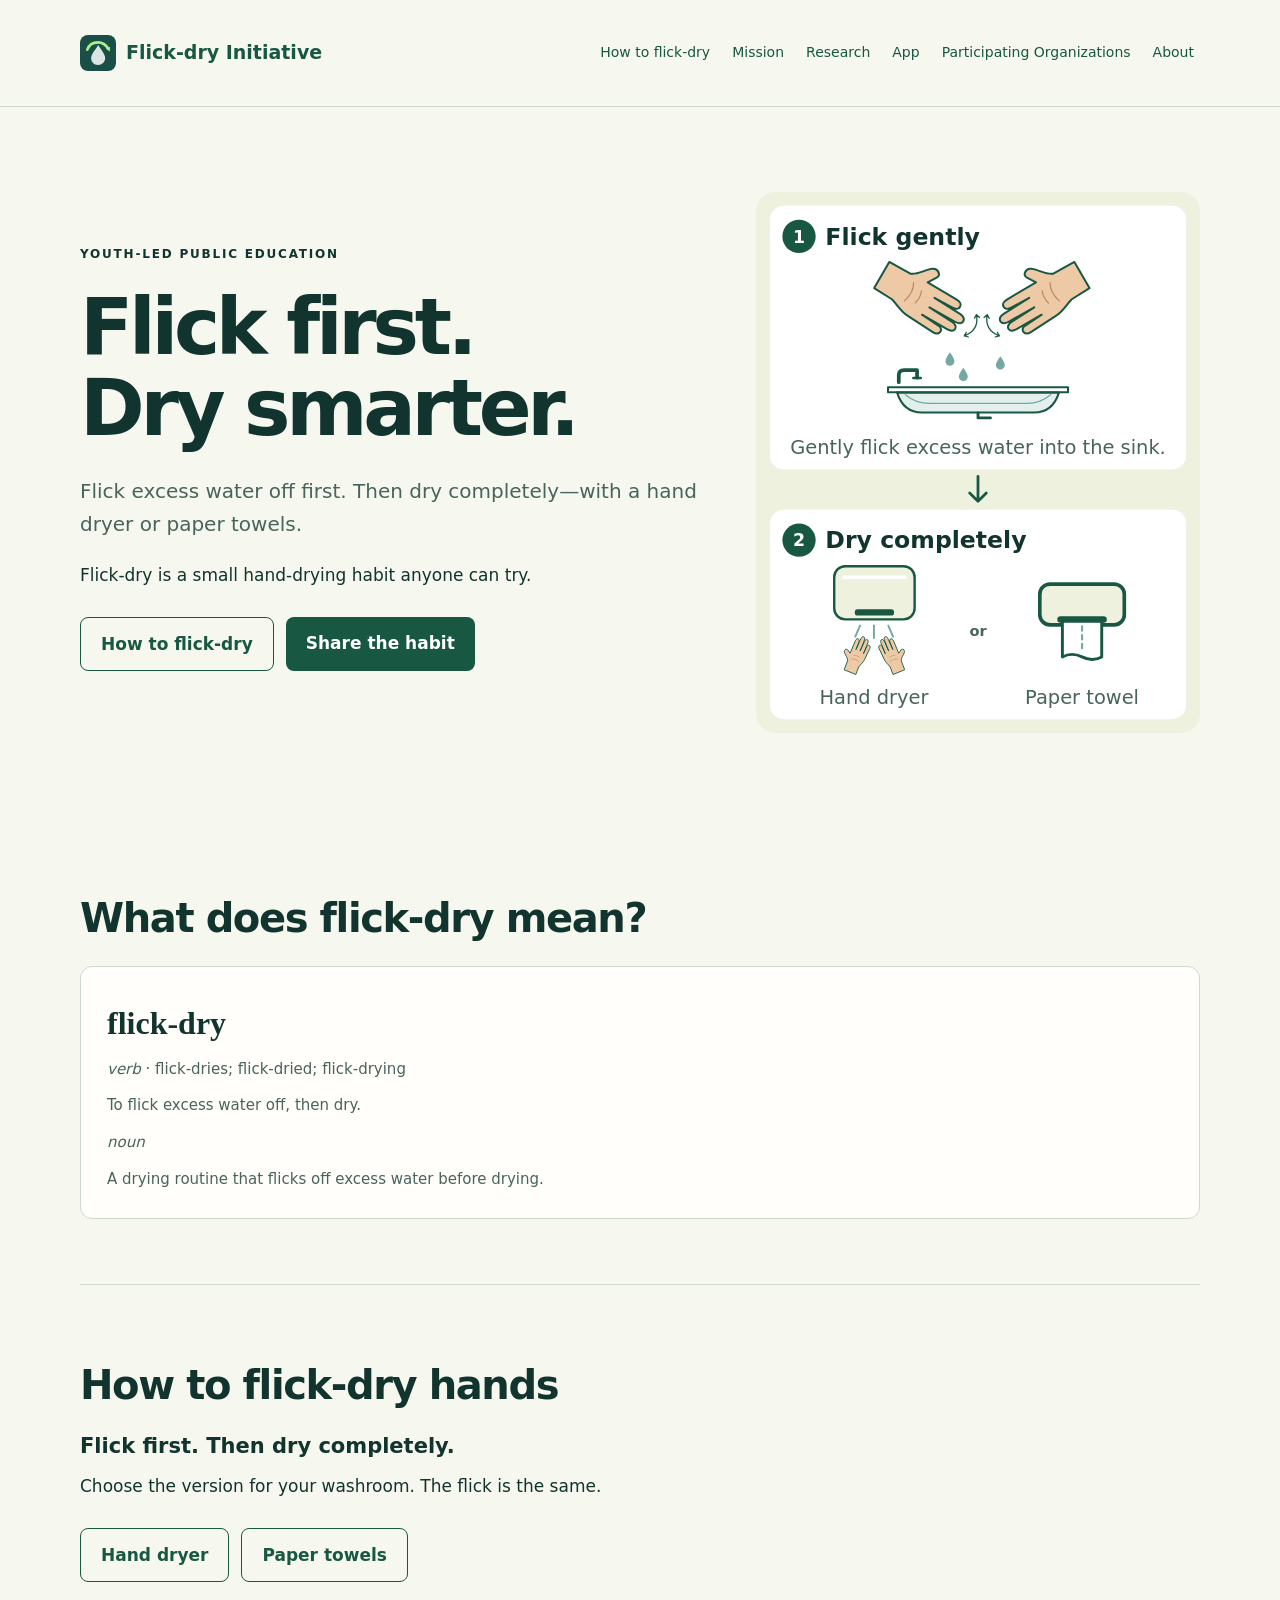
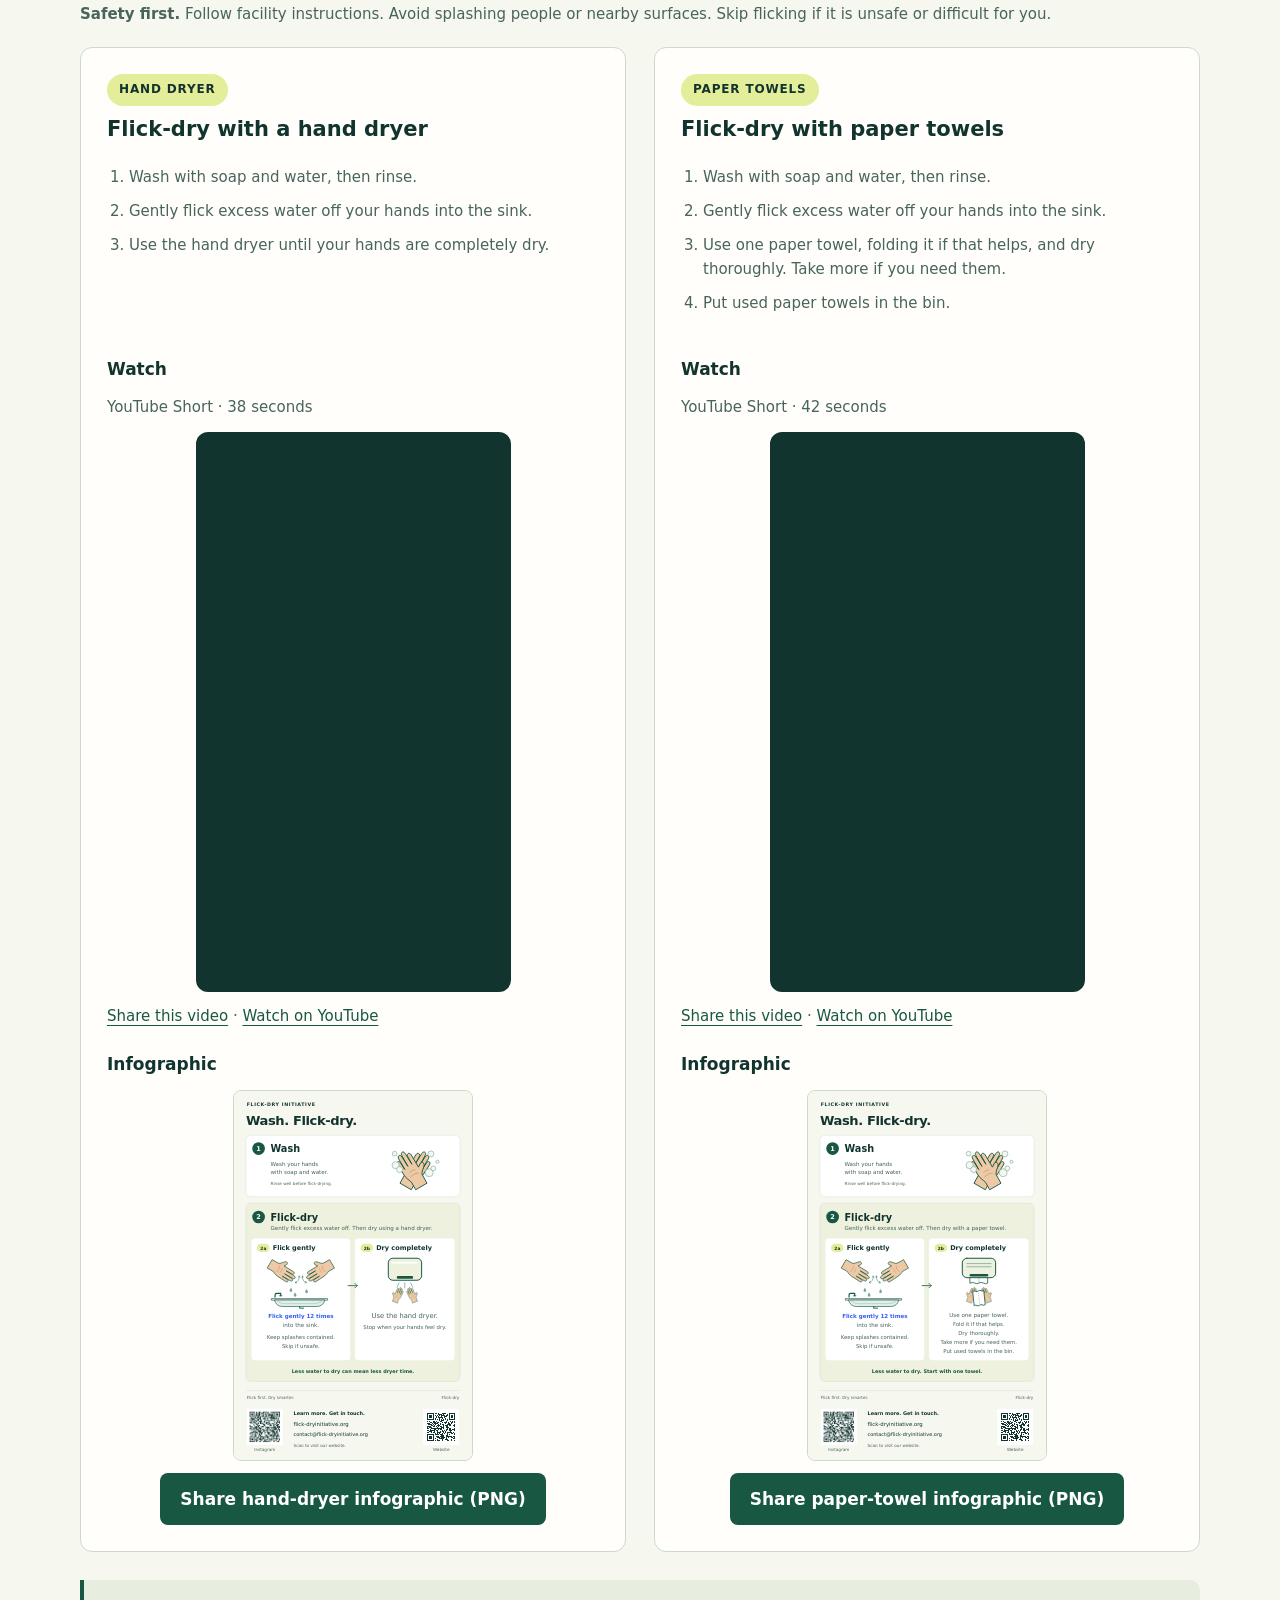
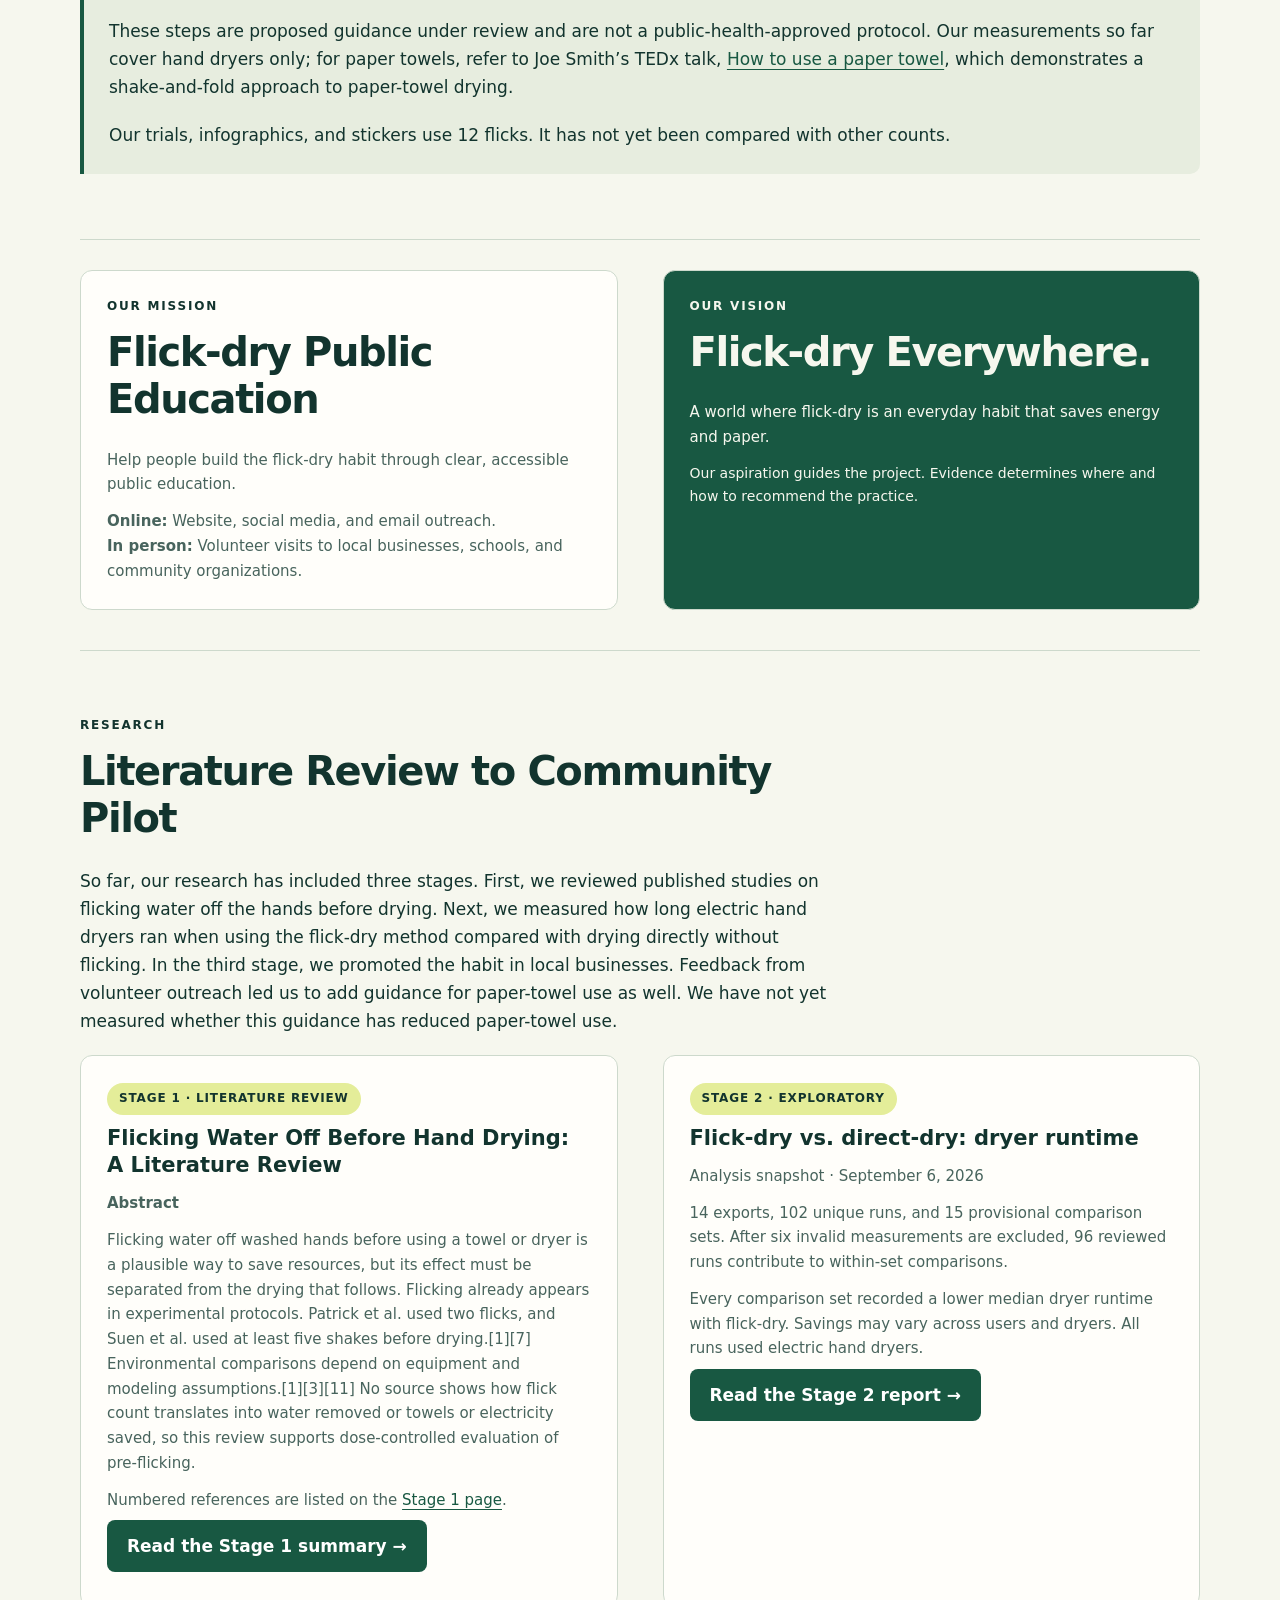
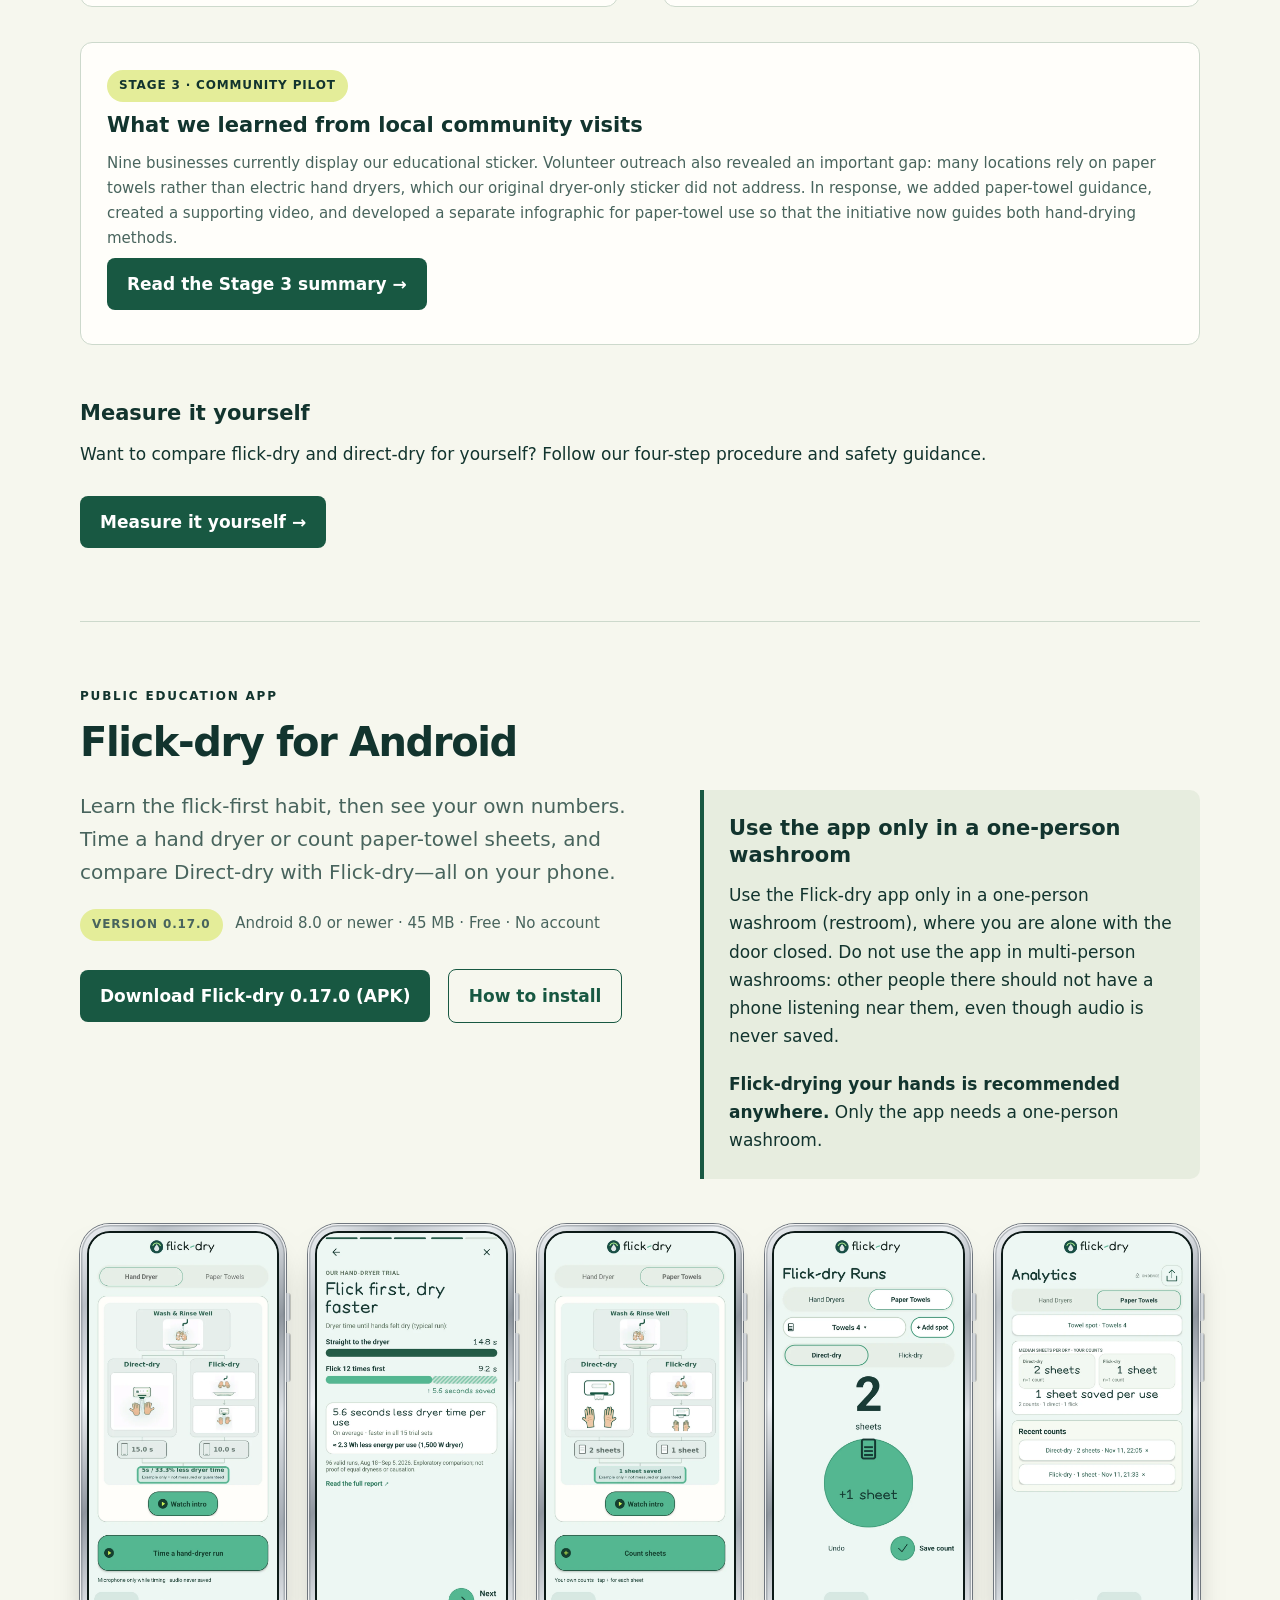
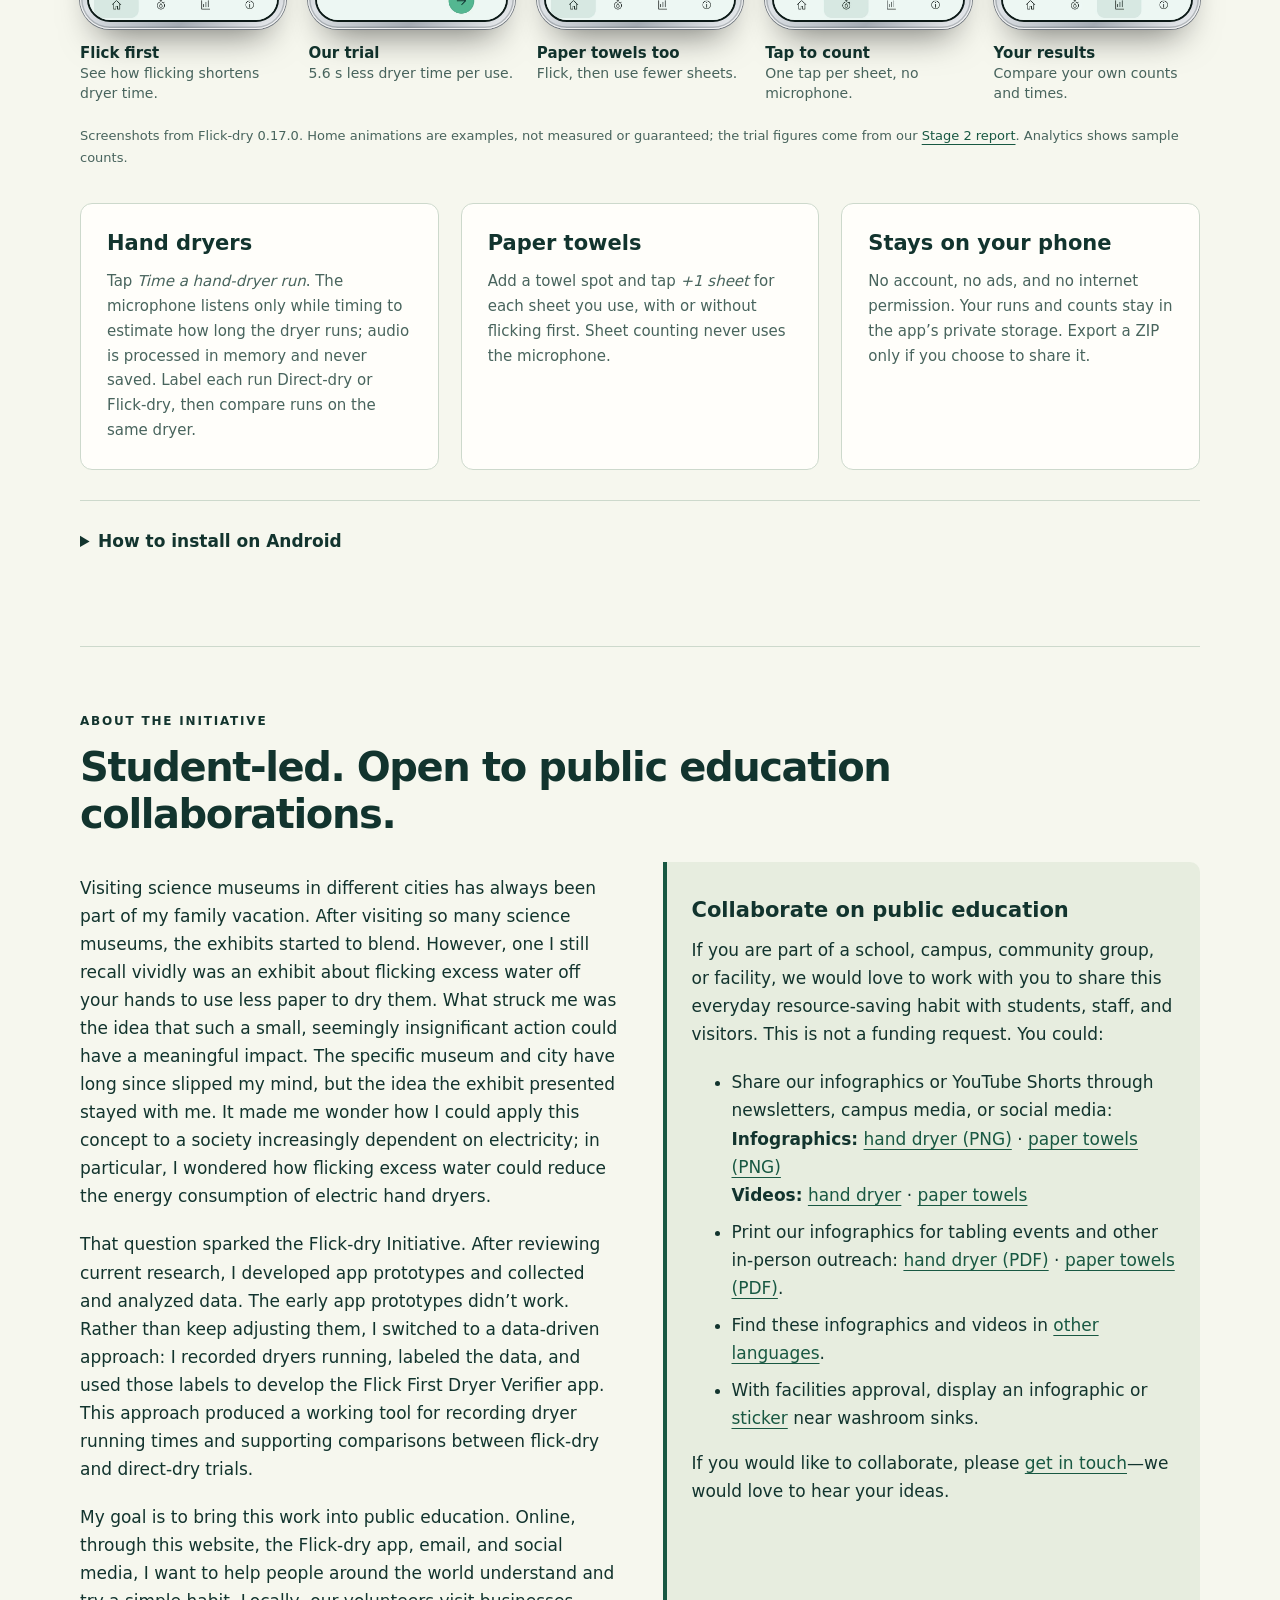
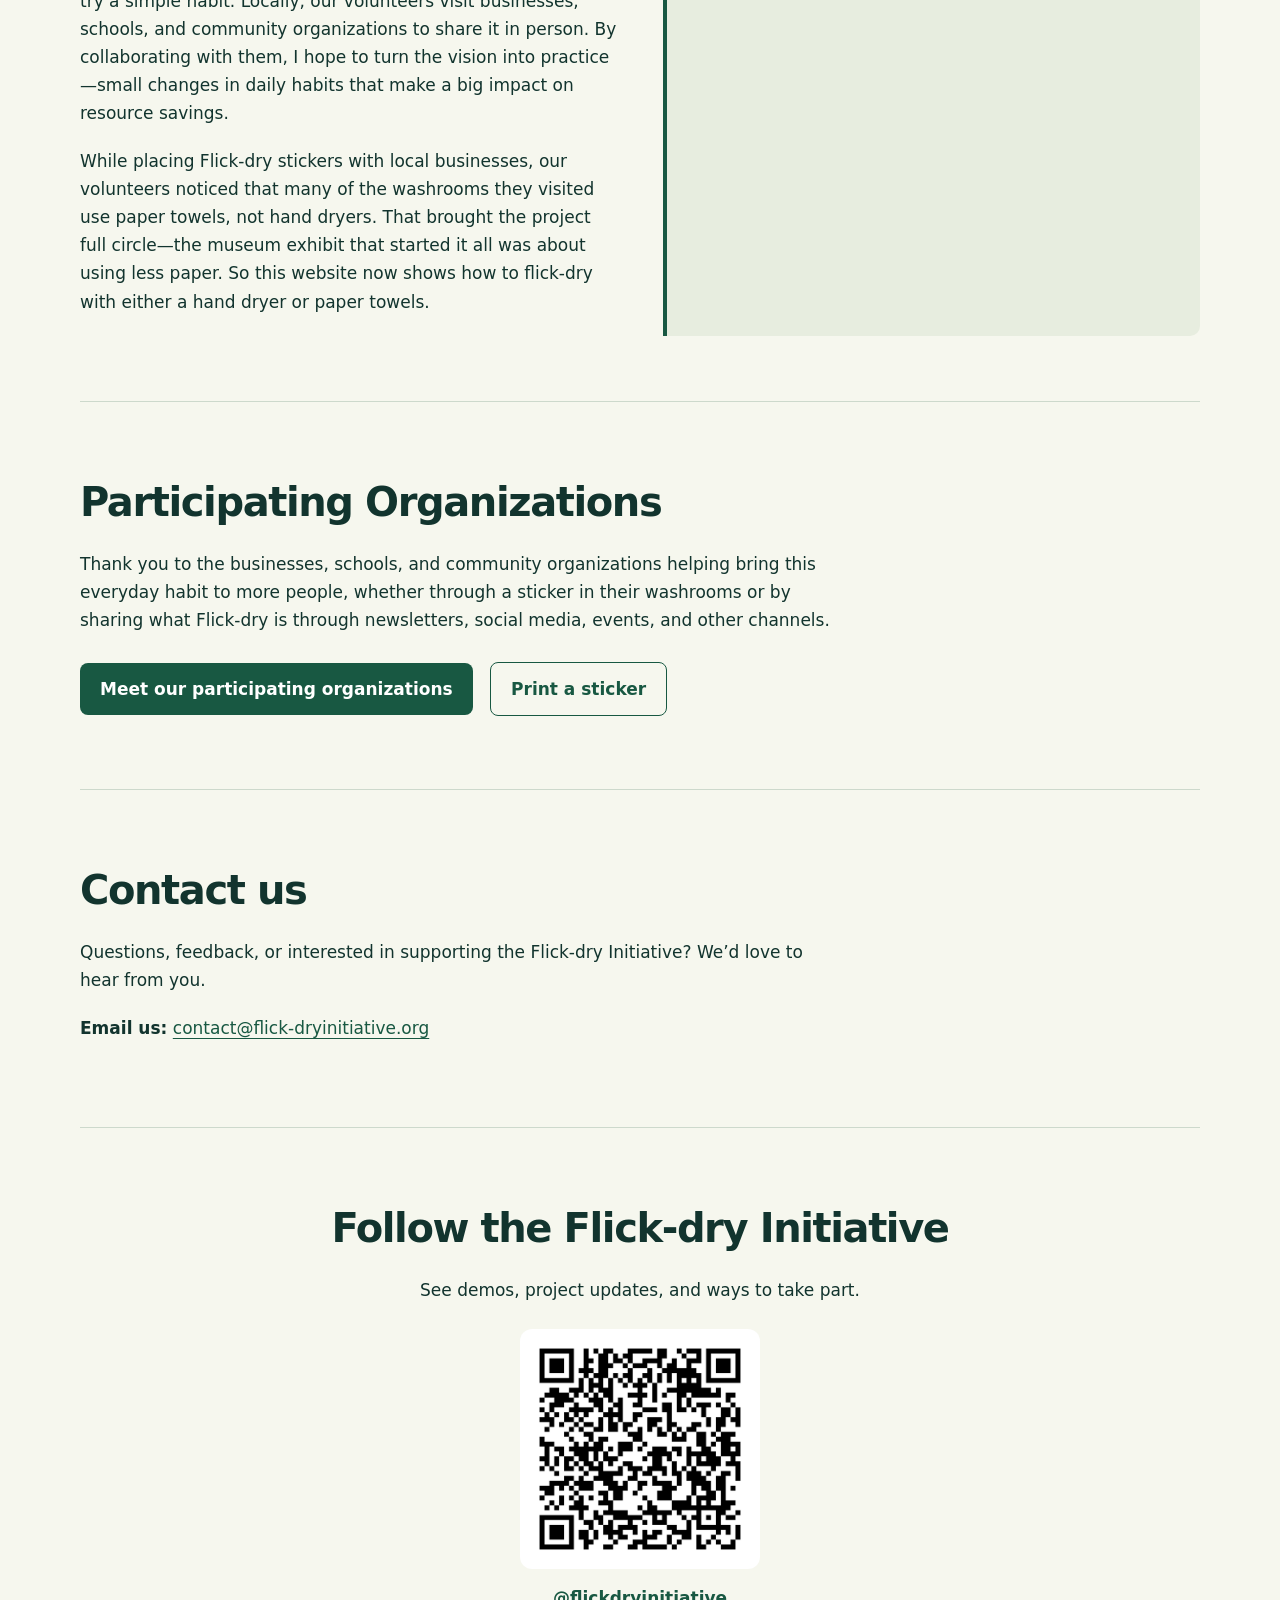
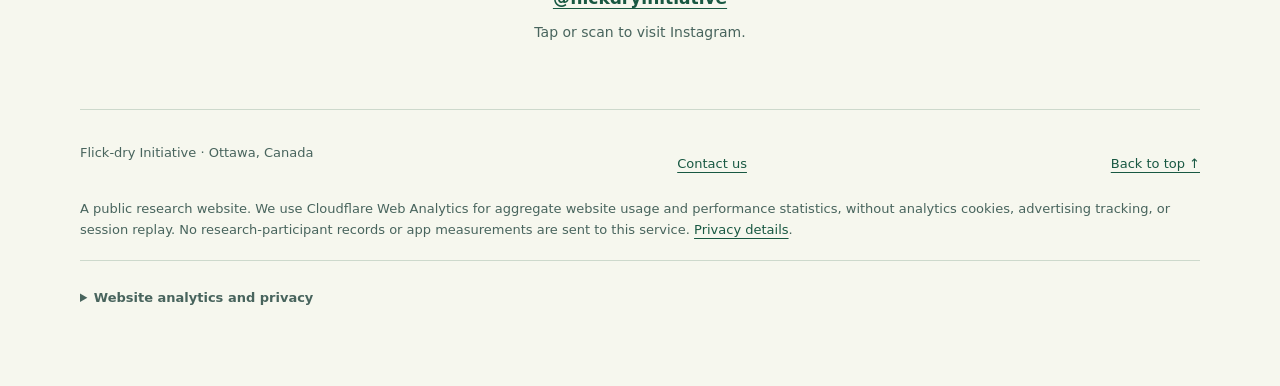
==== commit ac475d58: "App screenshots: stainless-steel phone frames with side buttons" ====
--- a/index.html
+++ b/index.html
@@ -406,17 +406,45 @@
       margin: 0
     }
 
+    /* Stainless-steel phone frame with two side buttons (matches the 0.17.0 Instagram launch post). */
+    .app-phone {
+      position: relative;
+      display: block;
+      padding: 7px;
+      border-radius: 30px;
+      background: linear-gradient(135deg, #f4f6f8 0%, #b9bfc6 14%, #eef1f4 30%, #8f969e 48%, #dfe3e7 64%, #a4abb3 82%, #f2f4f6 100%);
+      box-shadow: 0 0 0 1px #6f767e, inset 0 0 0 1px rgba(255, 255, 255, .85), inset 0 0 0 2.5px rgba(90, 97, 105, .35),
+        0 22px 36px -18px rgba(0, 0, 0, .55)
+    }
+
+    .app-phone::before,
+    .app-phone::after {
+      content: "";
+      position: absolute;
+      right: -4px;
+      width: 4px;
+      border-radius: 0 3px 3px 0;
+      background: linear-gradient(90deg, #8f969e, #e9ecef 50%, #9aa1a9);
+      box-shadow: 1px 0 0 rgba(0, 0, 0, .18)
+    }
+
+    .app-phone::before {
+      top: 17%;
+      height: 7%
+    }
+
+    .app-phone::after {
+      top: 27%;
+      height: 12%
+    }
+
     .app-shot img {
       display: block;
       width: 100%;
       height: auto;
-      /* Gradient frame: the app's mint green fading into the site's brand green. */
-      border: 7px solid transparent;
-      border-radius: 26px;
-      background:
-        linear-gradient(#edf6f2, #edf6f2) padding-box,
-        linear-gradient(150deg, #7fd3ad, #3fa47c 40%, var(--green) 100%) border-box;
-      box-shadow: 0 0 0 1px rgba(24, 88, 66, .18), 0 18px 34px -16px rgba(24, 88, 66, .5)
+      border: 2px solid #0c1a17;
+      border-radius: 23px;
+      background: #0c1a17
     }
 
     .app-shot figcaption {
@@ -465,7 +493,7 @@
         grid-auto-columns: minmax(190px, 42%);
         overflow-x: auto;
         scroll-snap-type: x mandatory;
-        padding-bottom: 14px
+        padding: 0 6px 14px 0
       }
 
       .app-shot {
@@ -997,33 +1025,33 @@
 
       <div class="app-shots" role="list" aria-label="Flick-dry app screenshots">
         <figure class="app-shot" role="listitem">
-          <img src="assets/images/app/app-0.17.0-home-hand-dryer.webp" width="720" height="1480" loading="lazy"
+          <span class="app-phone"><img src="assets/images/app/app-0.17.0-home-hand-dryer.webp" width="720" height="1480" loading="lazy"
             decoding="async"
-            alt="Flick-dry Home in Hand Dryer mode: an animation compares 15 seconds of direct-drying with 10 seconds after flicking, 5 seconds or 33.3% less dryer time, labelled as an example, with Watch intro and Time a hand-dryer run buttons.">
+            alt="Flick-dry Home in Hand Dryer mode: an animation compares 15 seconds of direct-drying with 10 seconds after flicking, 5 seconds or 33.3% less dryer time, labelled as an example, with Watch intro and Time a hand-dryer run buttons."></span>
           <figcaption><strong>Flick first</strong> See how flicking shortens dryer time.</figcaption>
         </figure>
         <figure class="app-shot" role="listitem">
-          <img src="assets/images/app/app-0.17.0-trial-result.webp" width="720" height="1480" loading="lazy"
+          <span class="app-phone"><img src="assets/images/app/app-0.17.0-trial-result.webp" width="720" height="1480" loading="lazy"
             decoding="async"
-            alt="Intro page from our hand-dryer trial: straight to the dryer 14.8 seconds, flick 12 times first 9.2 seconds, 5.6 seconds less dryer time per use, about 2.3 Wh less energy per use with a 1,500 W dryer.">
+            alt="Intro page from our hand-dryer trial: straight to the dryer 14.8 seconds, flick 12 times first 9.2 seconds, 5.6 seconds less dryer time per use, about 2.3 Wh less energy per use with a 1,500 W dryer."></span>
           <figcaption><strong>Our trial</strong> 5.6 s less dryer time per use.</figcaption>
         </figure>
         <figure class="app-shot" role="listitem">
-          <img src="assets/images/app/app-0.17.0-home-paper-towels.webp" width="720" height="1480" loading="lazy"
+          <span class="app-phone"><img src="assets/images/app/app-0.17.0-home-paper-towels.webp" width="720" height="1480" loading="lazy"
             decoding="async"
-            alt="Flick-dry Home in Paper Towels mode: an animation shows 2 sheets for direct-dry and 1 sheet after flicking, 1 sheet saved, with a Count sheets button.">
+            alt="Flick-dry Home in Paper Towels mode: an animation shows 2 sheets for direct-dry and 1 sheet after flicking, 1 sheet saved, with a Count sheets button."></span>
           <figcaption><strong>Paper towels too</strong> Flick, then use fewer sheets.</figcaption>
         </figure>
         <figure class="app-shot" role="listitem">
-          <img src="assets/images/app/app-0.17.0-count-sheets.webp" width="720" height="1480" loading="lazy"
+          <span class="app-phone"><img src="assets/images/app/app-0.17.0-count-sheets.webp" width="720" height="1480" loading="lazy"
             decoding="async"
-            alt="Flick-dry Runs, Paper Towels: a towel spot, Direct-dry and Flick-dry choices, a counter showing 2 sheets, a large plus one sheet button, Undo and Save count.">
+            alt="Flick-dry Runs, Paper Towels: a towel spot, Direct-dry and Flick-dry choices, a counter showing 2 sheets, a large plus one sheet button, Undo and Save count."></span>
           <figcaption><strong>Tap to count</strong> One tap per sheet, no microphone.</figcaption>
         </figure>
         <figure class="app-shot" role="listitem">
-          <img src="assets/images/app/app-0.17.0-analytics-paper-towels.webp" width="720" height="1480"
+          <span class="app-phone"><img src="assets/images/app/app-0.17.0-analytics-paper-towels.webp" width="720" height="1480"
             loading="lazy" decoding="async"
-            alt="Analytics for paper towels, marked On device: median sheets per dry, Direct-dry 2 sheets and Flick-dry 1 sheet, 1 sheet saved per use, with recent counts.">
+            alt="Analytics for paper towels, marked On device: median sheets per dry, Direct-dry 2 sheets and Flick-dry 1 sheet, 1 sheet saved per use, with recent counts."></span>
           <figcaption><strong>Your results</strong> Compare your own counts and times.</figcaption>
         </figure>
       </div>
